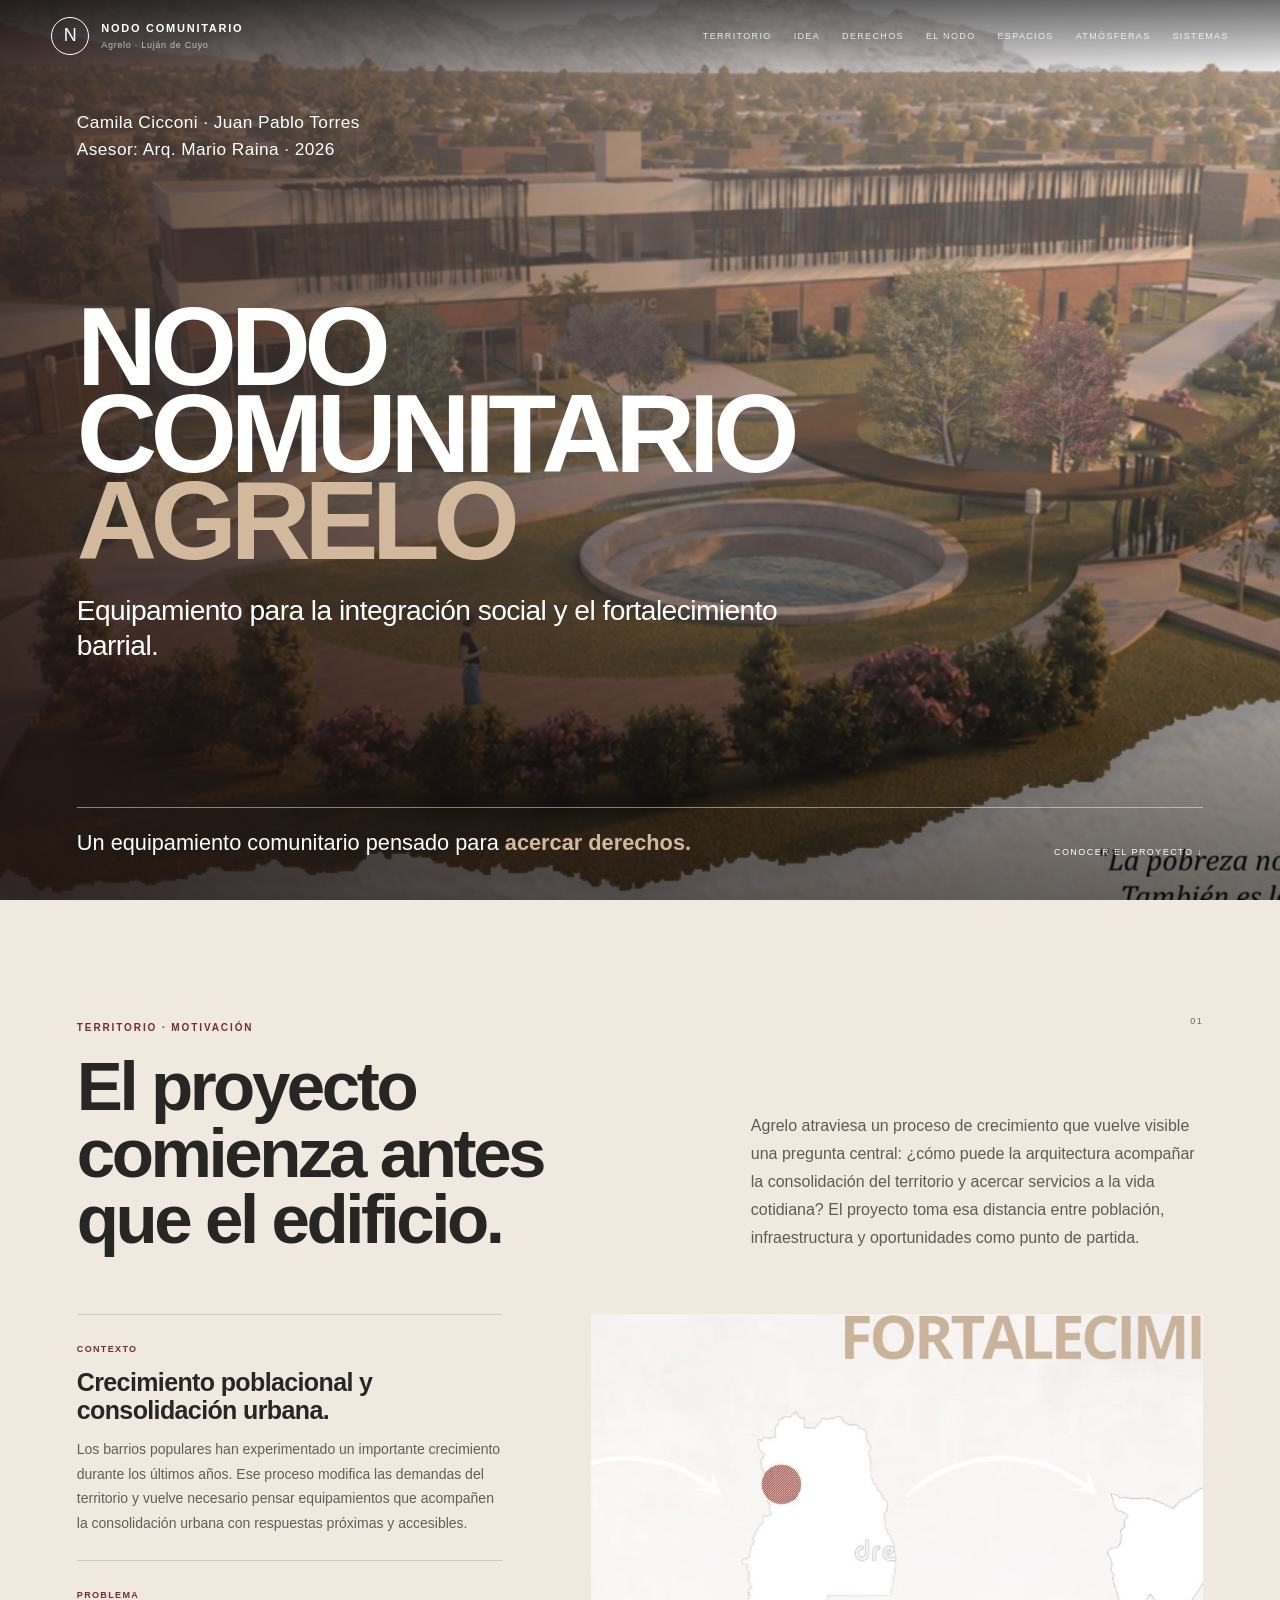
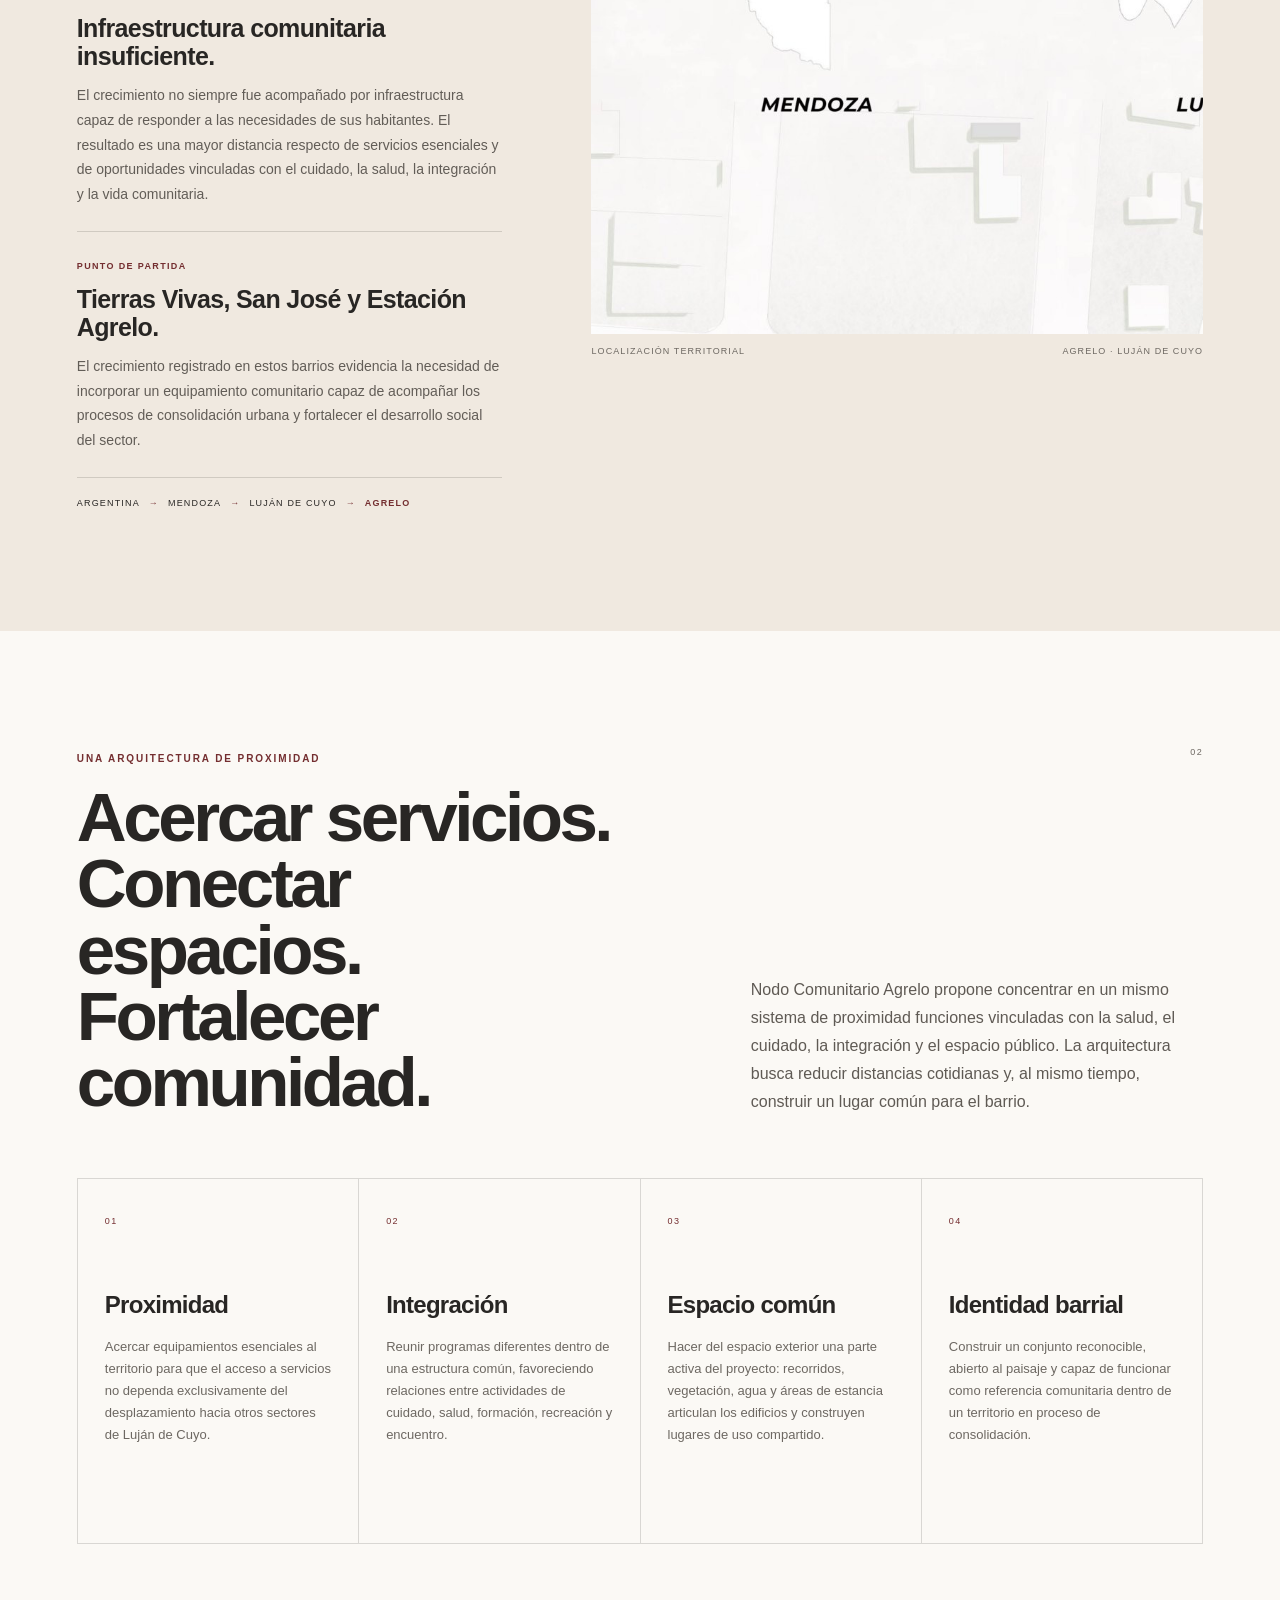
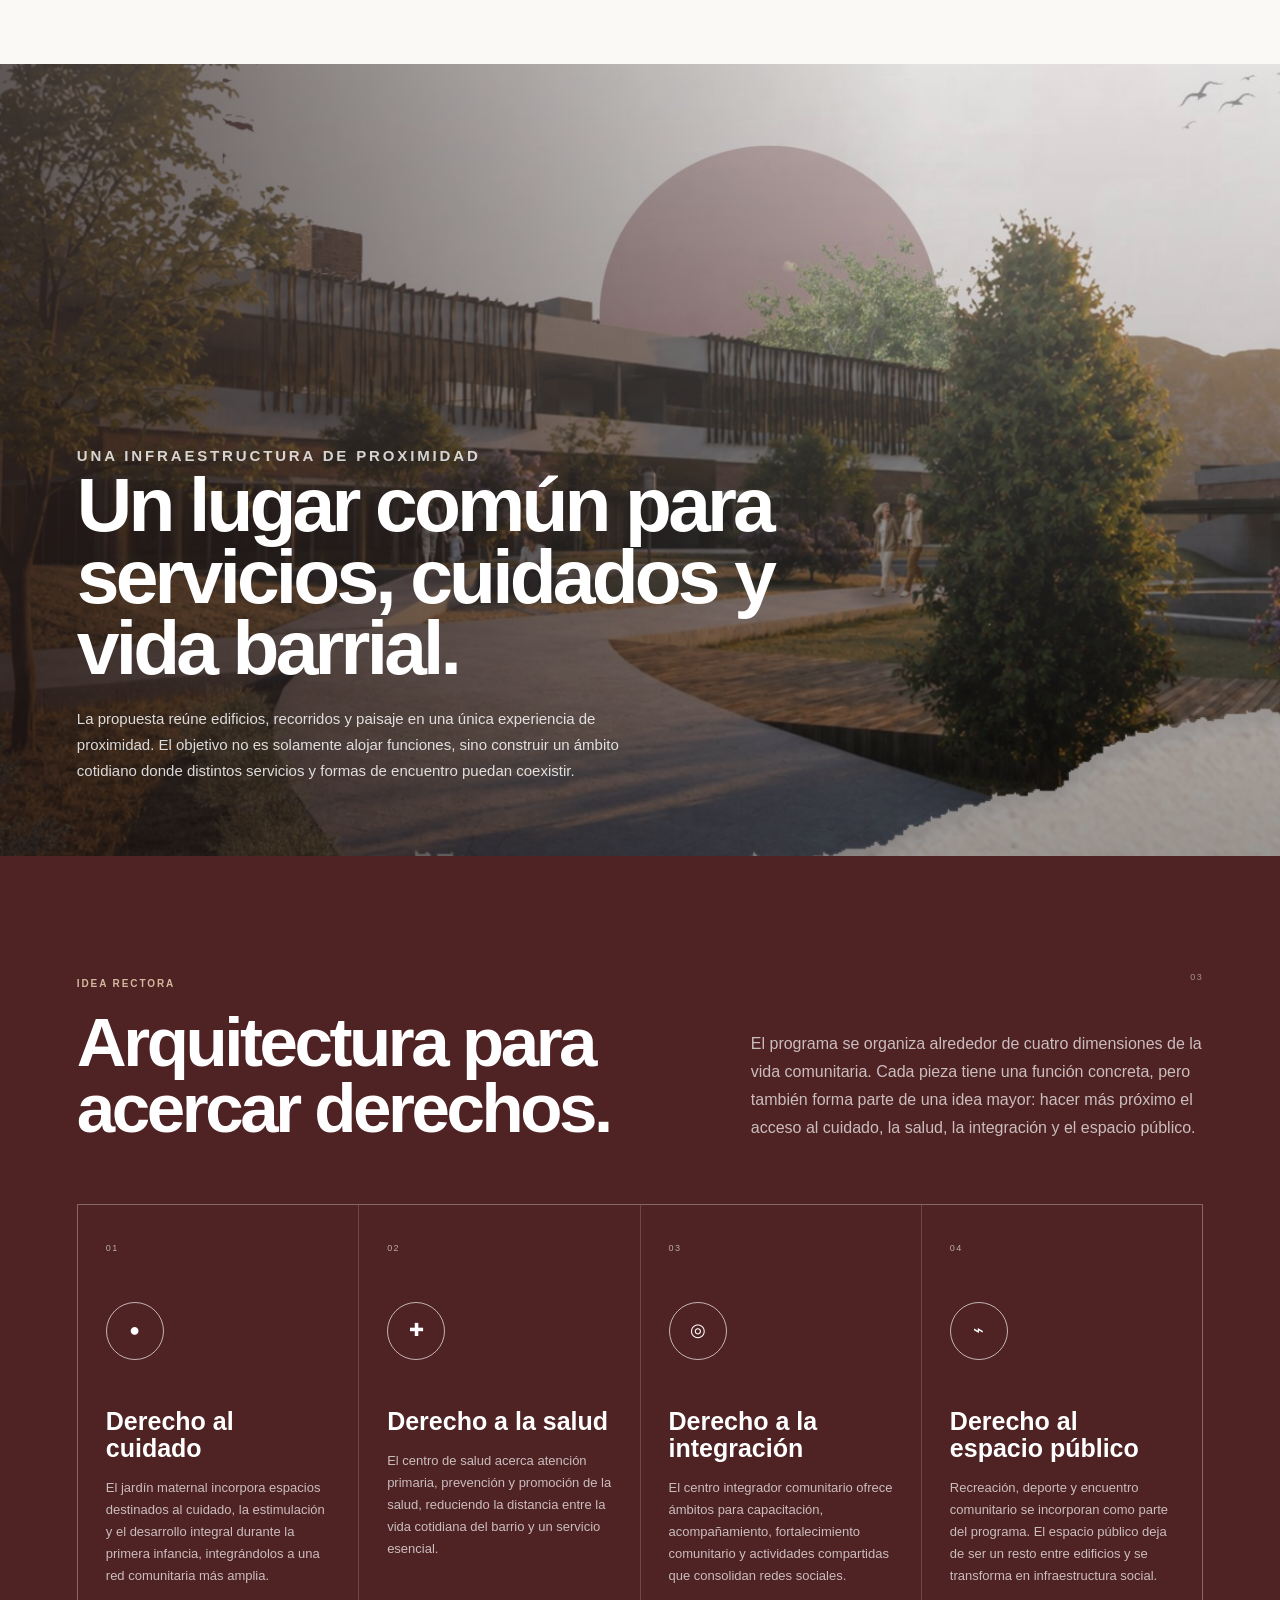
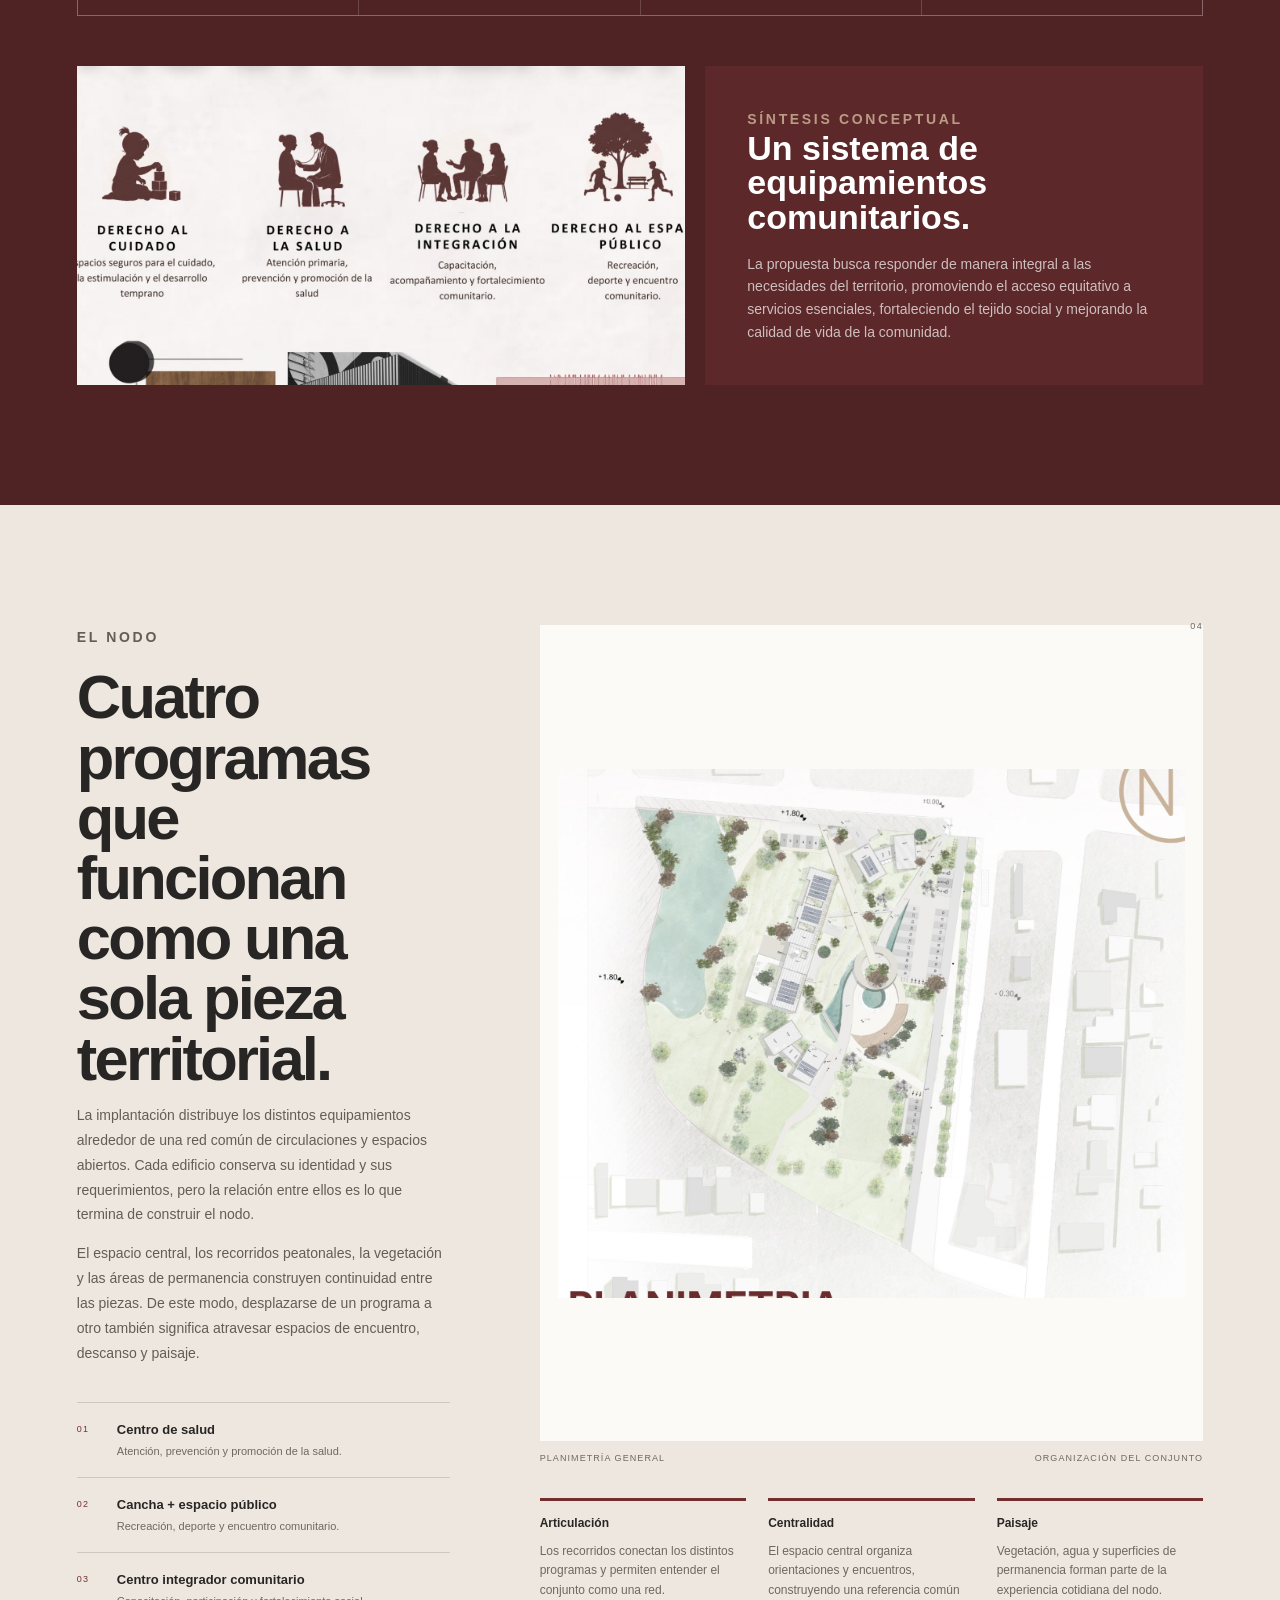
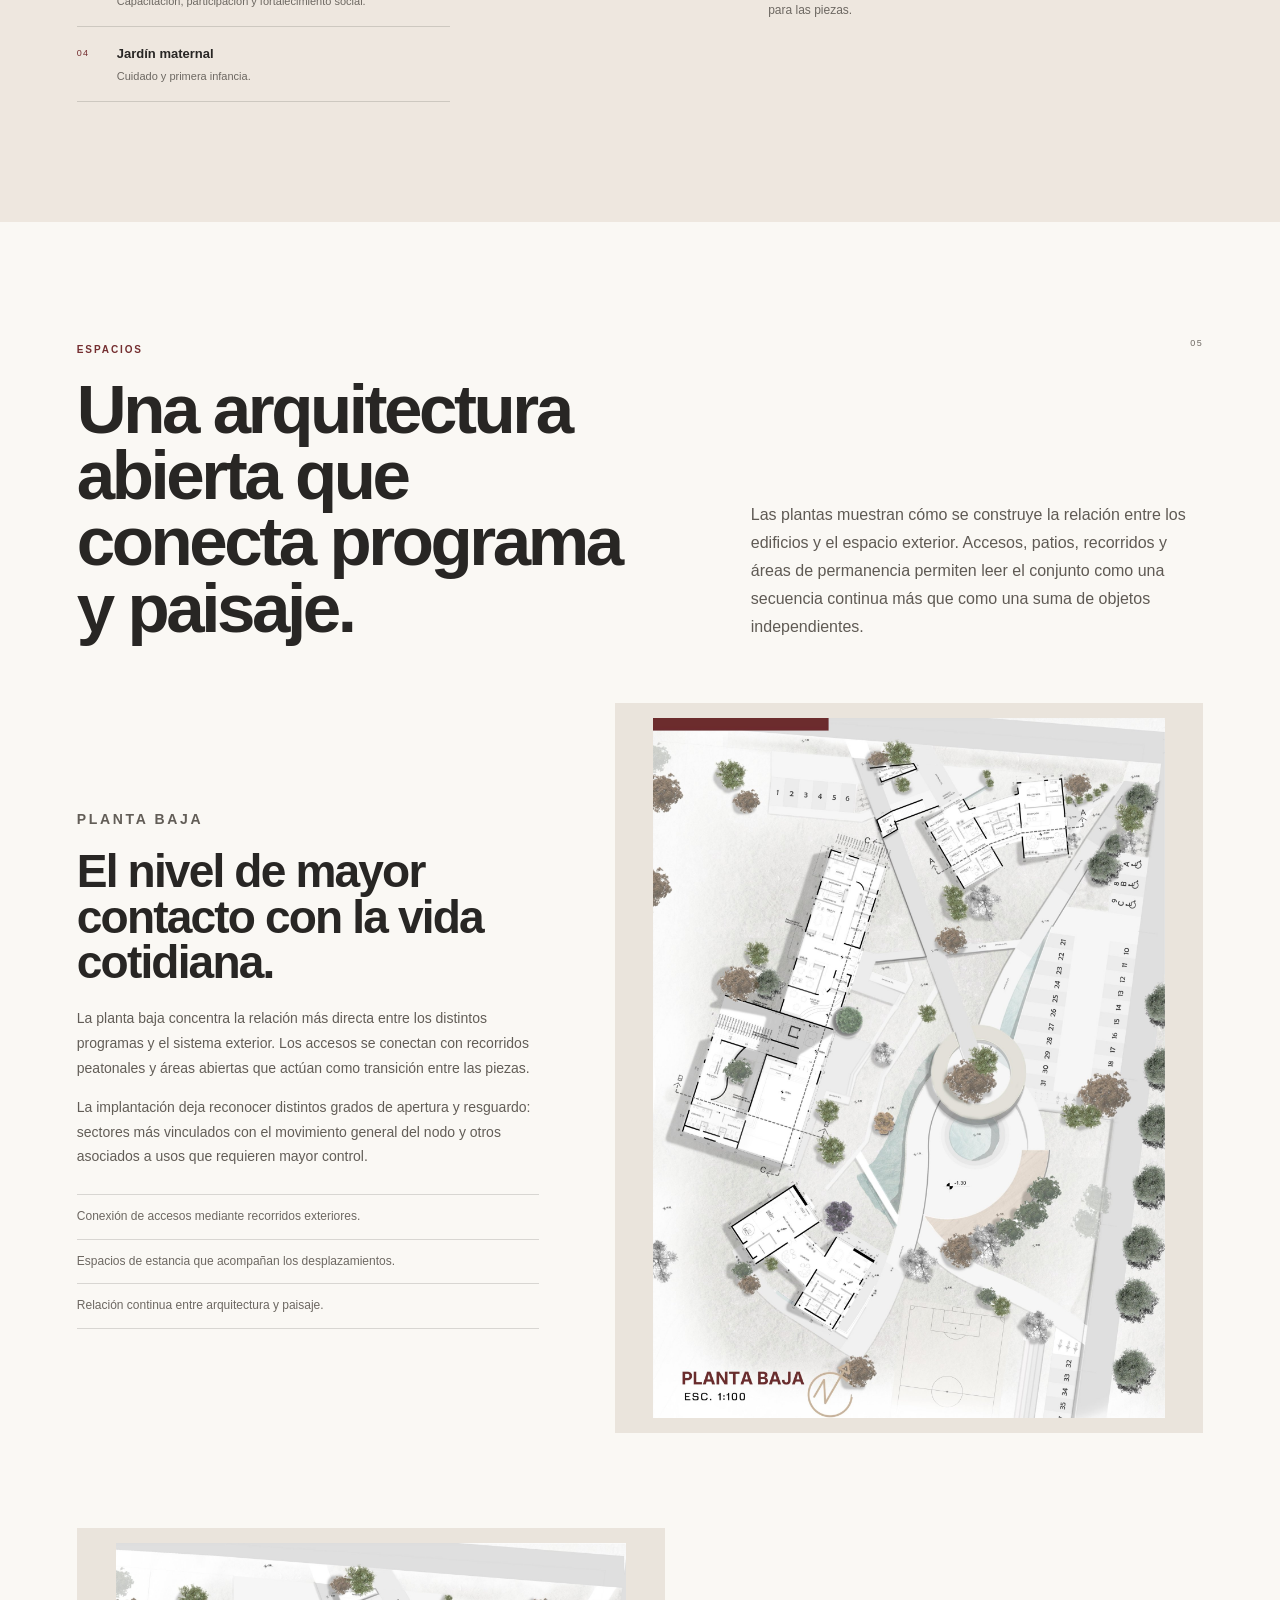
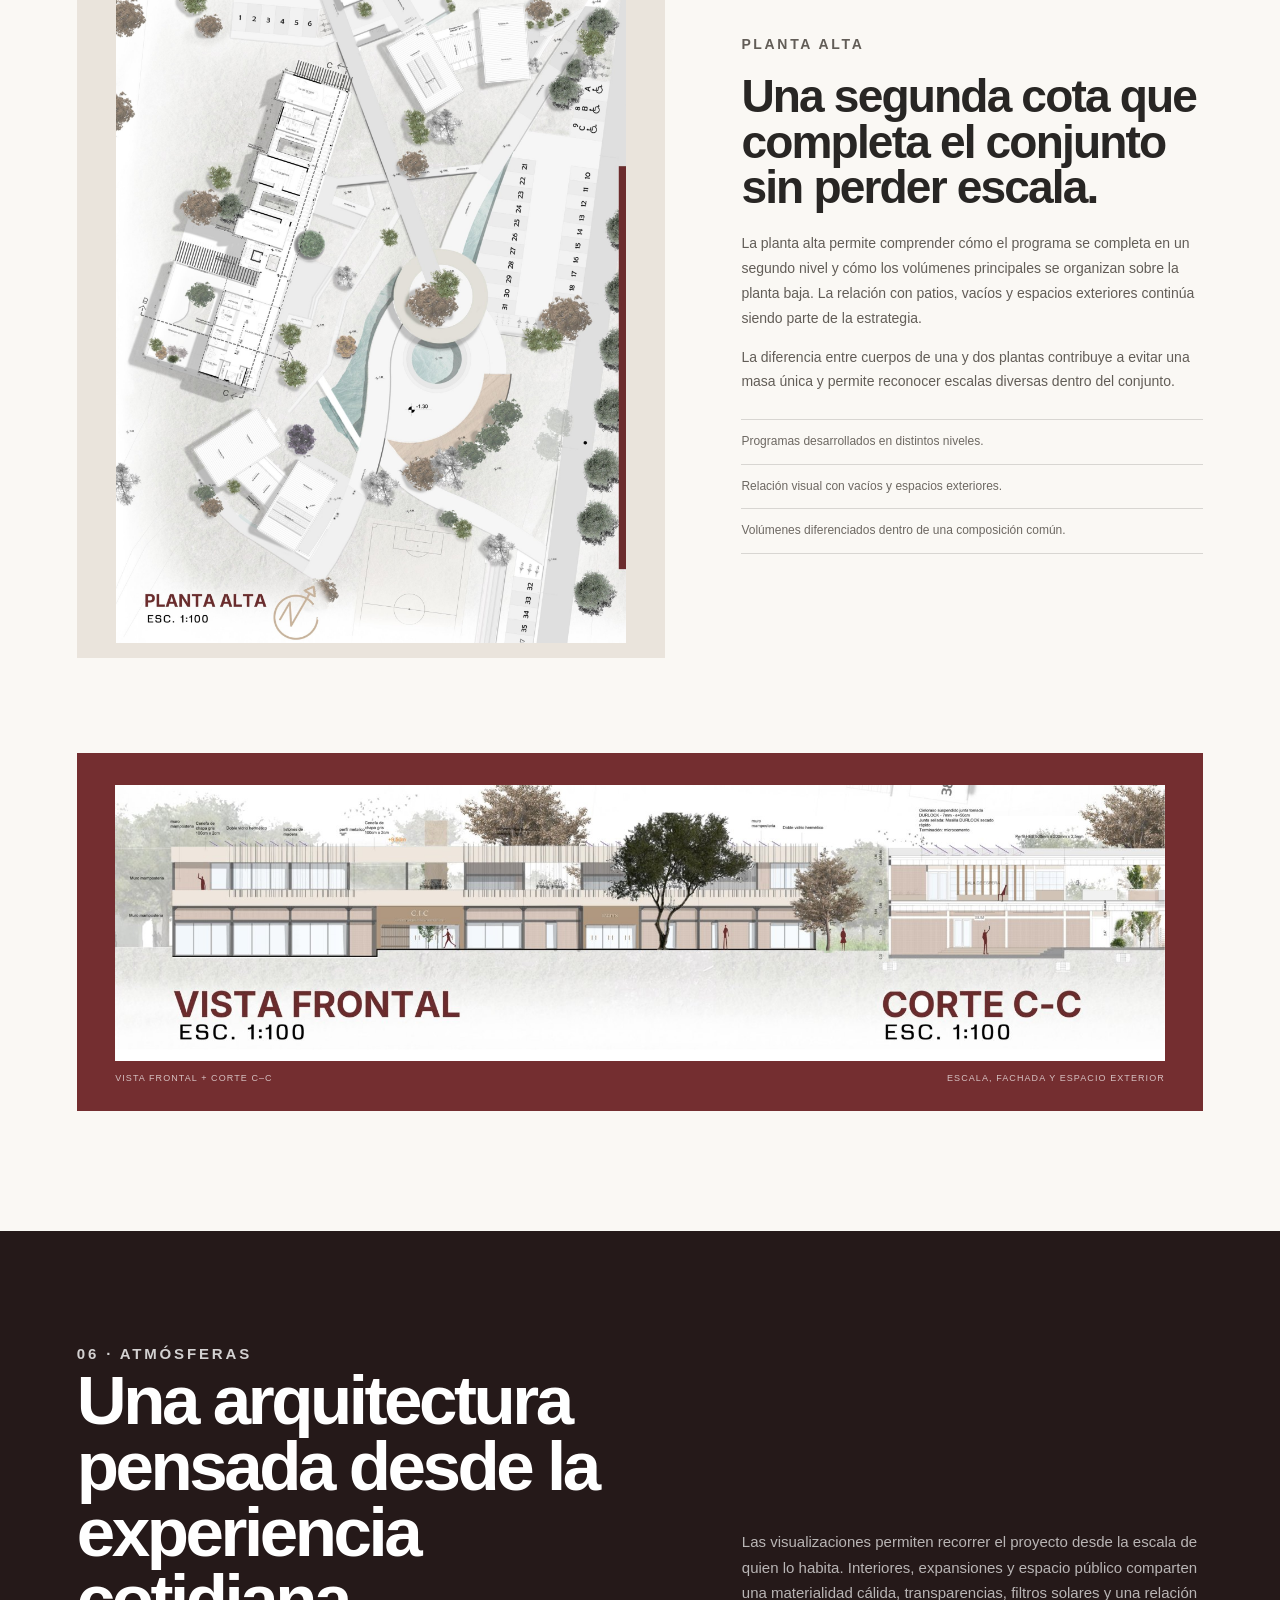
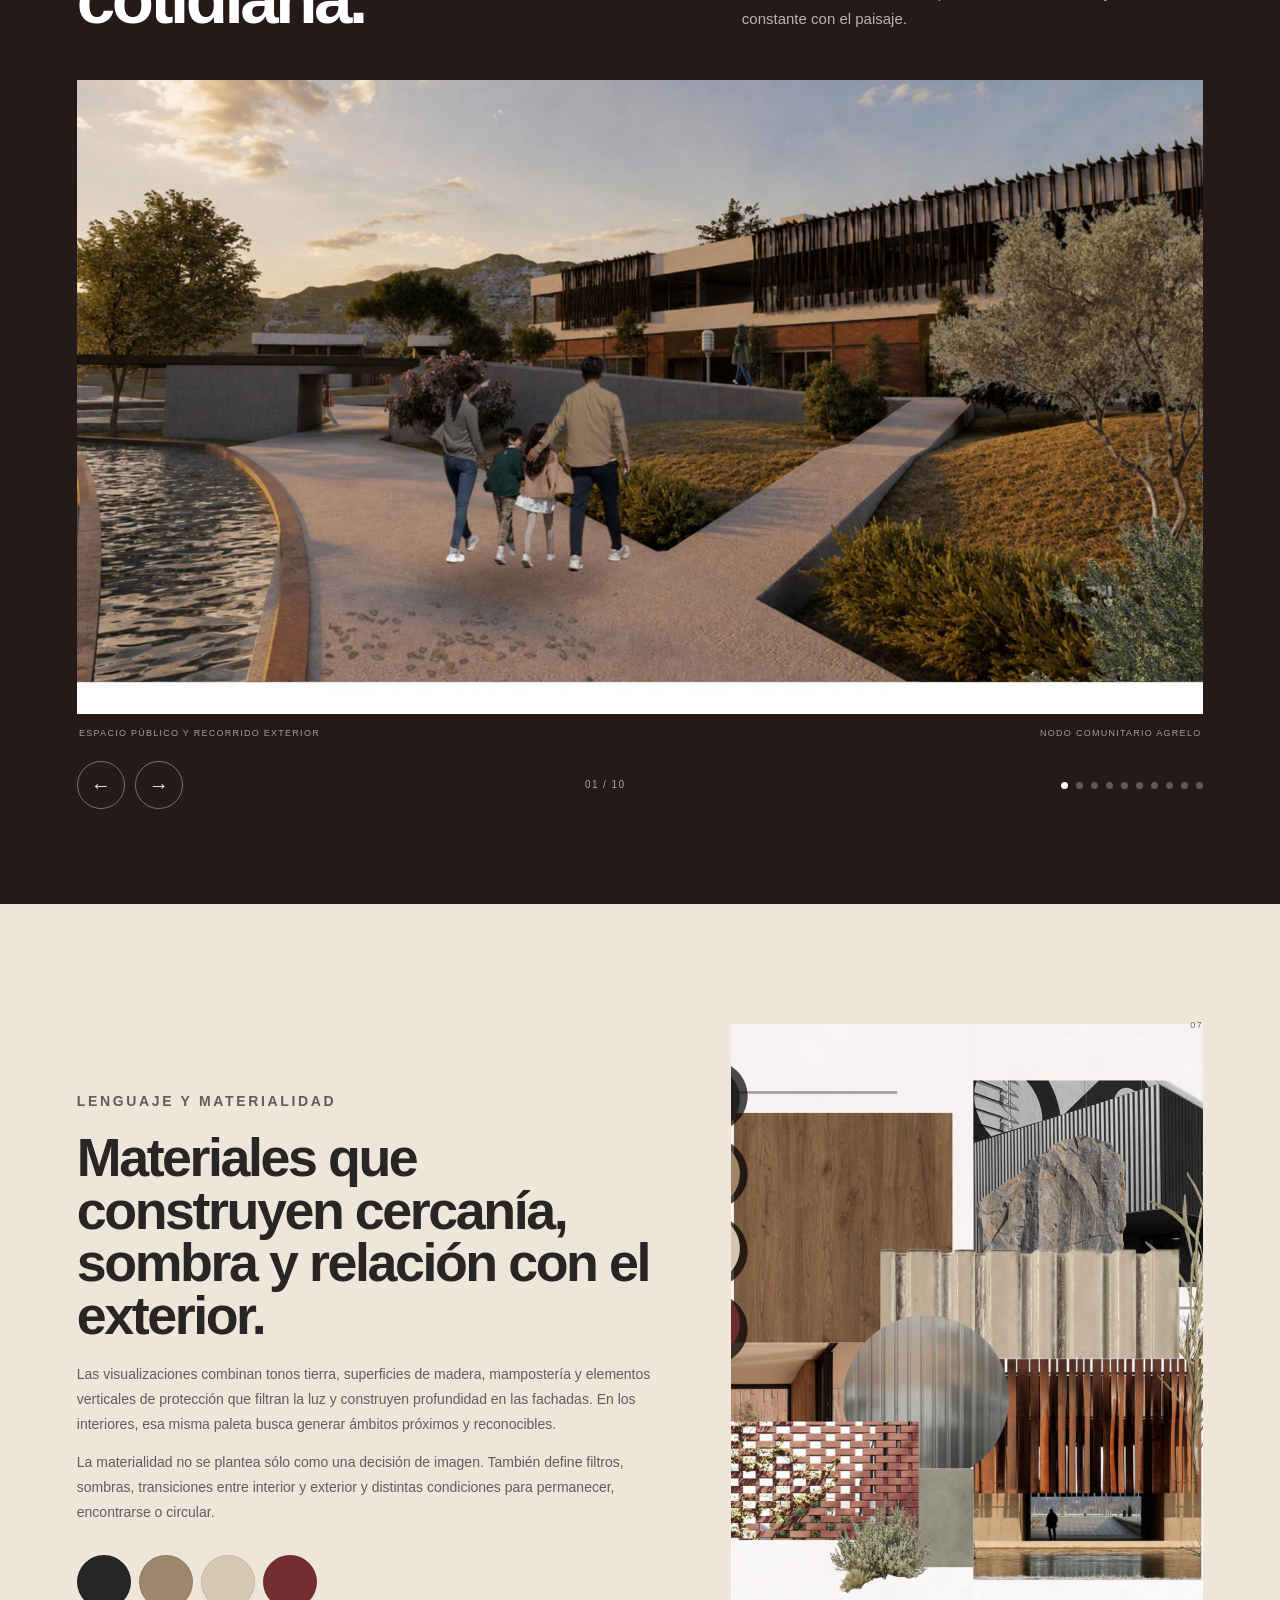
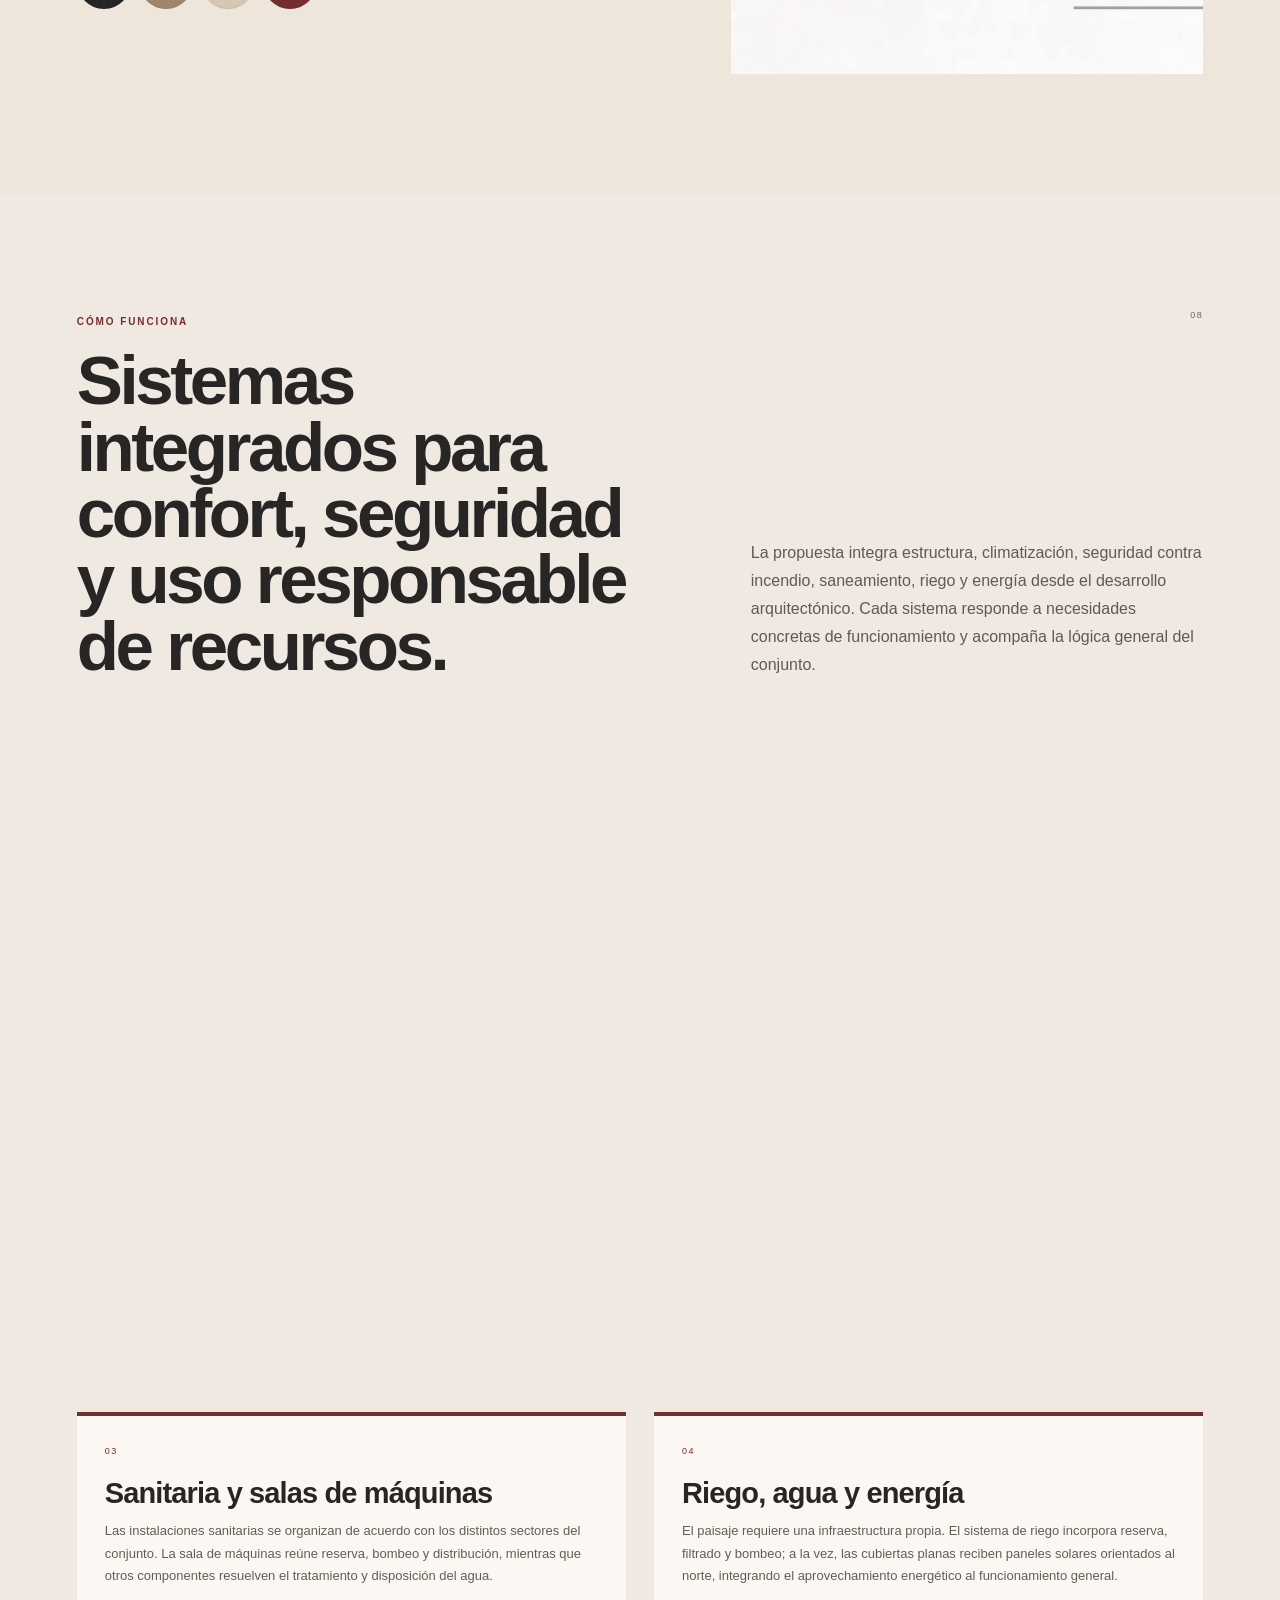
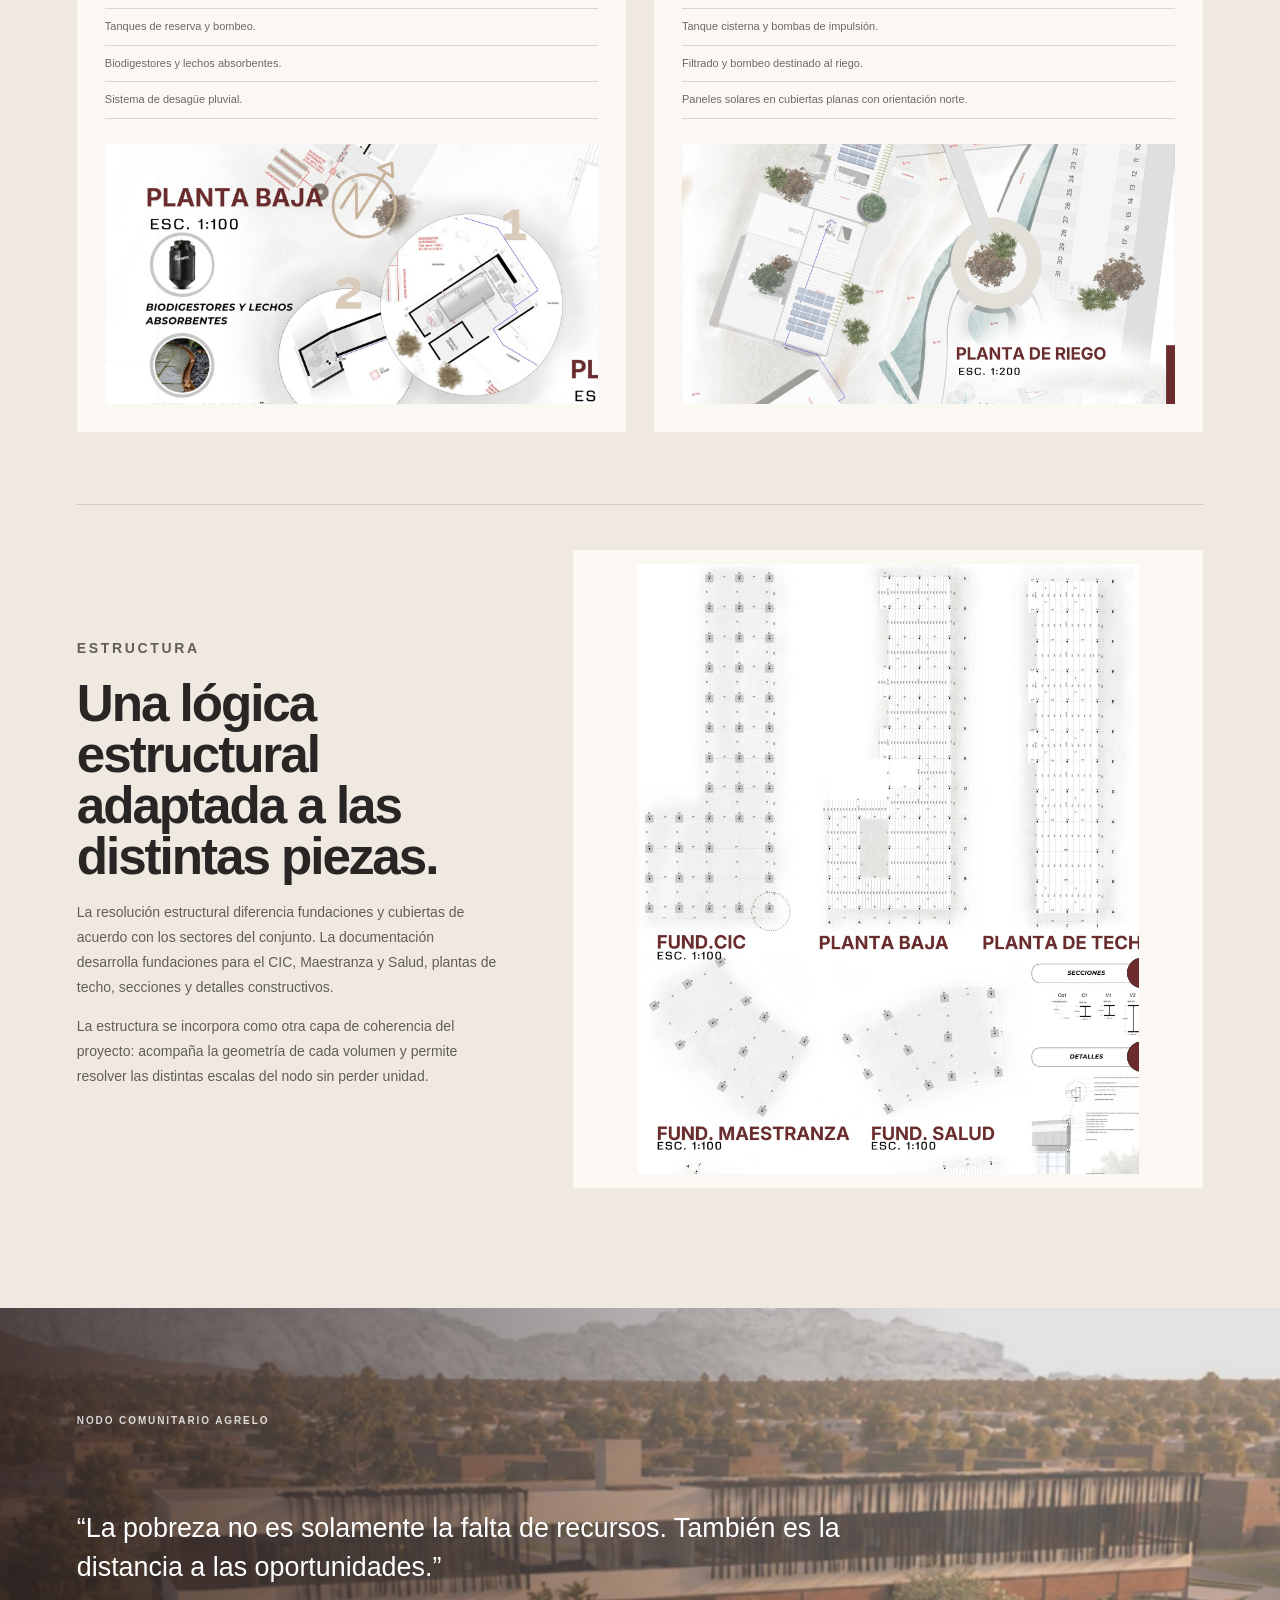
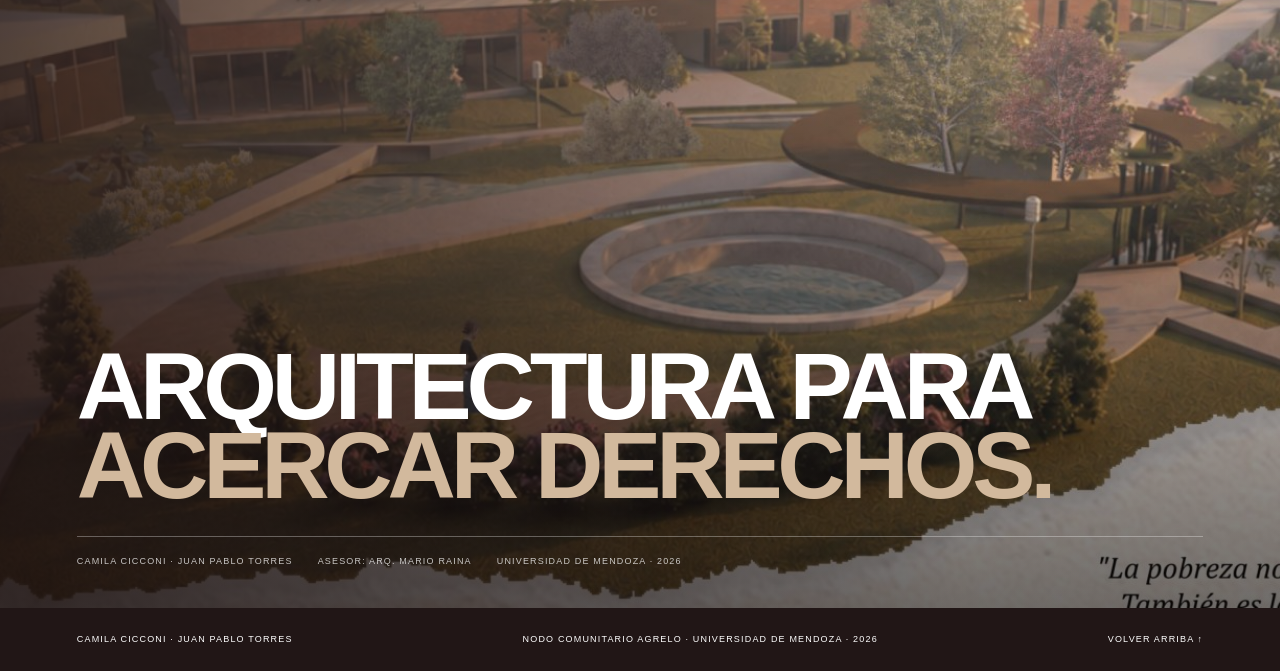
==== index.html @ e302630b "Add files via upload" ====
<!doctype html>
<html lang="es"><head><meta charset="utf-8"><meta name="viewport" content="width=device-width,initial-scale=1"><meta name="theme-color" content="#742e30"><title>Nodo Comunitario Agrelo — Tesis de Arquitectura</title>
<style>
:root{--vino:#742e30;--vino2:#4f2224;--arena:#d2b99d;--papel:#f7f3ed;--papel2:#eee7df;--tinta:#282624;--gris:#6d6862;--linea:rgba(40,38,36,.16);--font:"Montserrat","Avenir Next","Century Gothic","Segoe UI",Arial,sans-serif}
*{box-sizing:border-box}html{scroll-behavior:smooth}body{margin:0;background:var(--papel);color:var(--tinta);font-family:var(--font);line-height:1.62;overflow-x:hidden}body,button,a,h1,h2,h3,h4,p{font-family:var(--font)}img,video{display:block;width:100%}a{color:inherit;text-decoration:none}button{font:inherit;color:inherit}#progress{position:fixed;z-index:999;top:0;left:0;height:3px;width:0;background:var(--arena)}
header{height:72px;position:fixed;z-index:100;top:0;left:0;right:0;display:flex;align-items:center;justify-content:space-between;padding:0 4vw;color:#fff;background:linear-gradient(to bottom,rgba(0,0,0,.55),transparent);transition:.3s}header.scrolled{background:rgba(247,243,237,.96);backdrop-filter:blur(14px);color:var(--tinta);border-bottom:1px solid var(--linea)}.brand{display:flex;align-items:center;gap:12px}.brand-mark{width:38px;height:38px;border:1px solid currentColor;border-radius:50%;display:grid;place-items:center;font-size:18px}.brand-text b{display:block;font-size:11px;letter-spacing:.16em;text-transform:uppercase}.brand-text small{display:block;font-size:9px;opacity:.66;letter-spacing:.08em}nav{display:flex;gap:22px}nav a{font-size:9px;text-transform:uppercase;letter-spacing:.15em;opacity:.82}.menu{display:none;border:0;background:none;font-size:9px;text-transform:uppercase;letter-spacing:.14em}
.kicker{margin:0 0 17px;color:var(--vino);font-size:10px;font-weight:750;letter-spacing:.19em;text-transform:uppercase}.kicker.light{color:#fff;opacity:.8}
.hero{position:relative;height:100svh;min-height:700px;color:#fff;overflow:hidden;background:#181313}.hero video,.hero .poster{position:absolute;inset:0;width:100%;height:100%;object-fit:cover}.hero .poster{z-index:0}.hero video{z-index:1}.hero-shade{position:absolute;inset:0;z-index:2;background:linear-gradient(90deg,rgba(30,18,17,.77),rgba(30,18,17,.23) 58%,rgba(30,18,17,.06)),linear-gradient(0deg,rgba(0,0,0,.57),transparent 53%)}.hero-inner{position:relative;z-index:3;height:100%;padding:112px 6vw 40px;display:grid;grid-template-rows:auto 1fr auto}.hero-top{display:flex;justify-content:flex-start;gap:20px}.author-name{margin:0;font-size:14px;font-weight:600;letter-spacing:.025em}.video-pill,.video-btn{border:1px solid rgba(255,255,255,.42);border-radius:999px;padding:9px 13px;background:rgba(0,0,0,.14);font-size:9px;text-transform:uppercase;letter-spacing:.14em;backdrop-filter:blur(6px)}.video-btn{cursor:pointer;color:#fff}.video-controls{display:flex;gap:8px}.hero-title{align-self:center;max-width:1050px}.hero-title h1{font-size:clamp(58px,8.7vw,142px);line-height:.78;letter-spacing:-.06em;text-transform:uppercase;margin:0;font-weight:780}.hero-title h1 span{color:var(--arena)}.hero-title p{font-size:clamp(19px,2.2vw,31px);line-height:1.22;font-weight:430;letter-spacing:-.02em;margin:30px 0 0;max-width:780px}.hero-bottom{border-top:1px solid rgba(255,255,255,.46);padding-top:17px;display:flex;justify-content:space-between;align-items:flex-end;gap:28px}.hero-bottom p{font-size:clamp(16px,1.7vw,24px);margin:0;font-weight:500}.hero-bottom strong{color:var(--arena)}.hero-bottom a{font-size:9px;text-transform:uppercase;letter-spacing:.16em}
.section{position:relative;padding:120px 6vw}.section-num{position:absolute;top:114px;right:6vw;font-size:9px;letter-spacing:.17em;color:var(--gris)}.heading{display:grid;grid-template-columns:1.05fr .85fr;gap:9vw;align-items:end;margin-bottom:62px}.heading h2{font-size:clamp(43px,5.4vw,82px);line-height:.96;letter-spacing:-.05em;margin:0;font-weight:650}.heading .intro{font-size:16px;line-height:1.75;color:#5f5a54;margin:0}
.territory{background:#f0e9e0}.territory-grid{display:grid;grid-template-columns:.82fr 1.18fr;gap:7vw;align-items:start}.copy-stack{display:grid;gap:24px}.copy-block{border-top:1px solid var(--linea);padding-top:19px}.copy-block .label{font-size:9px;font-weight:750;text-transform:uppercase;letter-spacing:.15em;color:var(--vino)}.copy-block h3{font-size:25px;line-height:1.13;letter-spacing:-.025em;margin:8px 0 12px;font-weight:650}.copy-block p{font-size:14px;line-height:1.78;margin:0;color:#625d57}.route{display:flex;gap:9px;align-items:center;flex-wrap:wrap;border-top:1px solid var(--linea);padding-top:18px;font-size:9px;text-transform:uppercase;letter-spacing:.13em}.route i{font-style:normal;color:var(--vino)}.route strong{color:var(--vino)}.media-big{overflow:hidden;background:#ddd}.media-big img{height:100%;object-fit:cover;transition:transform .55s}.media-big:hover img{transform:scale(1.012)}.territory-media{height:620px}.media-caption{display:flex;justify-content:space-between;gap:20px;font-size:9px;text-transform:uppercase;letter-spacing:.12em;color:var(--gris);padding-top:10px}
.objectives{background:#fbf9f5}.objective-grid{display:grid;grid-template-columns:repeat(4,1fr);border-top:1px solid var(--linea);border-left:1px solid var(--linea)}.objective{min-height:365px;padding:27px;border-right:1px solid var(--linea);border-bottom:1px solid var(--linea);transition:.3s}.objective:hover{background:#f0e8df}.objective .n{font-size:9px;color:var(--vino);letter-spacing:.16em}.objective h3{font-size:24px;line-height:1.08;margin:60px 0 18px;font-weight:650;letter-spacing:-.03em}.objective p{font-size:13px;line-height:1.7;color:var(--gris);margin:0}
.full-image{position:relative;height:88svh;min-height:650px;overflow:hidden;color:#fff}.full-image>img{position:absolute;inset:0;height:100%;object-fit:cover}.full-image:after{content:"";position:absolute;inset:0;background:linear-gradient(90deg,rgba(28,17,16,.70),rgba(28,17,16,.09) 72%),linear-gradient(0deg,rgba(0,0,0,.35),transparent)}.full-image-copy{position:absolute;z-index:2;left:6vw;bottom:8vh;max-width:780px}.full-image-copy h2{font-size:clamp(46px,6vw,92px);line-height:.93;letter-spacing:-.05em;margin:0;font-weight:650}.full-image-copy p{max-width:590px;font-size:15px;line-height:1.72;margin:23px 0 0;color:rgba(255,255,255,.83)}
.rights{background:var(--vino2);color:#fff}.rights .heading .intro{color:rgba(255,255,255,.7)}.rights .kicker{color:var(--arena)}.rights-grid{display:grid;grid-template-columns:repeat(4,1fr);gap:1px;background:rgba(255,255,255,.17);border:1px solid rgba(255,255,255,.17)}.right{background:var(--vino2);padding:28px;min-height:370px;transition:.3s}.right:hover{background:var(--vino)}.right .n{font-size:9px;letter-spacing:.16em;opacity:.62}.right .circle{width:58px;height:58px;border:1px solid rgba(255,255,255,.66);border-radius:50%;display:grid;place-items:center;margin:43px 0 48px;font-size:18px}.right h3{font-size:25px;line-height:1.08;margin:0 0 15px;font-weight:620}.right p{font-size:13px;line-height:1.7;color:rgba(255,255,255,.7);margin:0}.rights-visual{margin-top:50px;display:grid;grid-template-columns:1.1fr .9fr;gap:20px;align-items:stretch}.rights-visual img{height:100%;object-fit:cover}.rights-note{padding:42px;background:#5d282a;display:flex;flex-direction:column;justify-content:flex-end}.rights-note h3{font-size:34px;line-height:1.02;margin:0 0 18px}.rights-note p{font-size:14px;color:rgba(255,255,255,.7);margin:0}
.project{background:var(--papel2)}.project-grid{display:grid;grid-template-columns:.72fr 1.28fr;gap:7vw;align-items:start}.project-copy{position:sticky;top:105px}.project-copy h2{font-size:clamp(40px,4.8vw,72px);line-height:.98;letter-spacing:-.045em;margin:0;font-weight:650}.project-copy>p{font-size:14px;line-height:1.78;color:#625d57;max-width:520px}.programs{margin-top:36px;border-top:1px solid var(--linea)}.program{display:grid;grid-template-columns:40px 1fr;padding:16px 0;border-bottom:1px solid var(--linea)}.program span{font-size:9px;letter-spacing:.14em;color:var(--vino);padding-top:3px}.program b{font-size:13px}.program p{grid-column:2;font-size:11px;color:var(--gris);margin:3px 0 0}.plan-card{background:#fbfaf7;padding:18px}.plan-card img{height:780px;object-fit:contain}.logic-grid{display:grid;grid-template-columns:repeat(3,1fr);gap:22px;margin-top:32px}.logic{border-top:3px solid var(--vino);padding-top:13px}.logic h4{font-size:12px;margin:0}.logic p{font-size:12px;line-height:1.65;color:var(--gris);margin:8px 0 0}
.architecture{background:#faf8f4}.arch-block{display:grid;grid-template-columns:.88fr 1.12fr;gap:6vw;align-items:center;margin-bottom:95px}.arch-block.reverse{grid-template-columns:1.12fr .88fr}.arch-block.reverse .arch-copy{order:2}.arch-copy h3{font-size:clamp(31px,3.6vw,55px);line-height:.99;letter-spacing:-.04em;margin:0 0 20px;font-weight:650}.arch-copy p{font-size:14px;line-height:1.78;color:#625d57}.arch-copy ul{margin:25px 0 0;padding:0;list-style:none;border-top:1px solid var(--linea)}.arch-copy li{padding:12px 0;border-bottom:1px solid var(--linea);font-size:12px;color:var(--gris)}.drawing{background:#eae4dc;padding:15px}.drawing img{height:700px;object-fit:contain}.elevation-band{margin-top:10px;background:var(--vino);padding:32px 3vw 25px;color:#fff}.elevation-band img{background:#f8f5ef}.elevation-band .media-caption{color:rgba(255,255,255,.7)}
.gallery{background:#251919;color:#fff;padding:110px 0 80px;overflow:hidden}.gallery-head{padding:0 6vw;display:grid;grid-template-columns:1fr .82fr;gap:8vw;align-items:end;margin-bottom:48px}.gallery-head h2{font-size:clamp(43px,5.4vw,82px);line-height:.96;letter-spacing:-.05em;margin:0;font-weight:650}.gallery-head p{font-size:15px;line-height:1.72;color:rgba(255,255,255,.68);margin:0}.gallery-track{display:flex;gap:15px;padding:0 6vw 24px;overflow-x:auto;scroll-snap-type:x mandatory}.gallery-item{flex:0 0 min(34vw,490px);height:440px;overflow:hidden;scroll-snap-align:start;background:#3b2928}.gallery-item.wide{flex-basis:min(58vw,820px)}.gallery-item img{height:100%;object-fit:cover;transition:transform .5s}.gallery-item:hover img{transform:scale(1.02)}.drag{padding:0 6vw;font-size:9px;text-transform:uppercase;letter-spacing:.15em;opacity:.45}
.materiality{background:#eee5db}.materiality-grid{display:grid;grid-template-columns:1.1fr .9fr;gap:6vw;align-items:center}.materiality-copy h3{font-size:clamp(34px,4.2vw,63px);line-height:.98;letter-spacing:-.045em;margin:0 0 20px;font-weight:650}.materiality-copy p{font-size:14px;line-height:1.78;color:#625d57}.palette{display:flex;gap:8px;margin-top:30px}.swatch{width:54px;height:54px;border-radius:50%;border:1px solid rgba(0,0,0,.08)}.materiality-img{height:650px;overflow:hidden;background:#ddd}.materiality-img img{height:100%;object-fit:cover}
.technical{background:#f0e9e1}.tech-grid{display:grid;grid-template-columns:repeat(2,1fr);gap:28px}.tech-card{background:#fbf8f3;border-top:4px solid var(--vino);padding:28px;display:flex;flex-direction:column;min-height:560px}.tech-card .n{font-size:9px;letter-spacing:.16em;color:var(--vino)}.tech-card h3{font-size:29px;line-height:1.05;margin:19px 0 12px;font-weight:650;letter-spacing:-.03em}.tech-card p{font-size:13px;line-height:1.74;color:#625d57;margin:0}.tech-card ul{list-style:none;margin:20px 0 25px;padding:0;border-top:1px solid var(--linea)}.tech-card li{font-size:11px;color:var(--gris);padding:9px 0;border-bottom:1px solid var(--linea)}.tech-img{margin-top:auto;height:260px;overflow:hidden;background:#ddd}.tech-img img{height:100%;object-fit:cover}.structure{margin-top:72px;border-top:1px solid var(--linea);padding-top:45px;display:grid;grid-template-columns:.8fr 1.2fr;gap:6vw;align-items:center}.structure h3{font-size:clamp(33px,4vw,60px);line-height:1;letter-spacing:-.04em;margin:0 0 18px;font-weight:650}.structure p{font-size:14px;line-height:1.78;color:#625d57}.structure-img{background:#fbf8f3;padding:14px}.structure-img img{height:610px;object-fit:contain}
.closing{height:100svh;min-height:700px;position:relative;color:#fff;overflow:hidden}.closing>img{position:absolute;inset:0;height:100%;object-fit:cover;object-position:center 55%}.closing:after{content:"";position:absolute;inset:0;background:linear-gradient(90deg,rgba(29,17,16,.77),rgba(29,17,16,.12) 75%),linear-gradient(0deg,rgba(0,0,0,.52),transparent 55%)}.closing-inner{position:relative;z-index:2;height:100%;padding:105px 6vw 40px;display:flex;flex-direction:column}.quote{margin:7vh 0 auto;font-size:clamp(18px,2.1vw,28px);line-height:1.45;max-width:790px}.closing h2{font-size:clamp(57px,7.4vw,114px);line-height:.84;letter-spacing:-.055em;text-transform:uppercase;margin:0;font-weight:680}.closing h2 span{color:var(--arena)}.closing-meta{display:flex;gap:25px;flex-wrap:wrap;border-top:1px solid rgba(255,255,255,.42);padding-top:17px;margin-top:30px;font-size:9px;text-transform:uppercase;letter-spacing:.13em;opacity:.75}footer{display:flex;justify-content:space-between;gap:20px;padding:24px 6vw;background:#211616;color:#fff;font-size:9px;text-transform:uppercase;letter-spacing:.13em}.reveal{opacity:0;transform:translateY(24px);transition:.75s}.reveal.show{opacity:1;transform:none}
@media(max-width:900px){nav{display:none;position:fixed;top:72px;left:0;right:0;background:var(--papel);color:var(--tinta);padding:28px 6vw;flex-direction:column;align-items:flex-start;border-bottom:1px solid var(--linea)}nav.open{display:flex}.menu{display:block;color:inherit}.heading,.territory-grid,.rights-visual,.project-grid,.arch-block,.arch-block.reverse,.gallery-head,.materiality-grid,.structure{grid-template-columns:1fr}.arch-block.reverse .arch-copy{order:0}.project-copy{position:static}.objective-grid,.rights-grid{grid-template-columns:1fr 1fr}.plan-card img,.drawing img,.structure-img img{height:auto;max-height:760px}.gallery-item{flex-basis:72vw}.gallery-item.wide{flex-basis:88vw}.tech-grid{grid-template-columns:1fr}}
@media(max-width:560px){header{height:62px;padding:0 5vw}nav{top:62px}.brand-text small{display:none}.brand-mark{width:34px;height:34px}.hero{min-height:660px}.hero-inner{padding:96px 5vw 29px}.hero-top{flex-direction:column}.hero-title h1{font-size:clamp(49px,16vw,78px)}.hero-title p{font-size:18px}.hero-bottom{flex-direction:column;align-items:flex-start}.section{padding:78px 5vw}.section-num{top:72px;right:5vw}.heading{gap:28px;margin-bottom:45px}.heading h2{font-size:42px}.heading .intro{font-size:14px}.territory-media{height:410px}.objective-grid,.rights-grid{grid-template-columns:1fr}.objective,.right{min-height:280px}.objective h3{margin-top:38px}.full-image{min-height:650px}.full-image-copy{left:5vw;right:5vw;bottom:7vh}.full-image-copy h2{font-size:45px}.logic-grid{grid-template-columns:1fr}.arch-block{gap:30px;margin-bottom:70px}.drawing{padding:8px}.gallery{padding-top:78px}.gallery-head{padding:0 5vw}.gallery-track{padding-left:5vw;padding-right:5vw}.gallery-item,.gallery-item.wide{flex-basis:87vw;height:350px}.drag{padding:0 5vw}.materiality-img{height:430px}.tech-card{min-height:auto}.tech-img{height:220px}.closing-inner{padding:92px 5vw 28px}.closing h2{font-size:49px}footer{padding:22px 5vw;flex-direction:column}}

.hero-subline{
  margin:0 0 14px;
  font-size:clamp(16px,1.7vw,24px);
  font-weight:500;
  letter-spacing:.01em;
  color:#fff;
}
header.scrolled .hero-subline{color:inherit}


.hero-credits{display:flex;flex-direction:column;gap:5px}
.hero-credits p{
  margin:0;
  font-family:var(--font);
  font-size:clamp(14px,1.35vw,20px);
  line-height:1.25;
  font-weight:520;
  letter-spacing:.025em;
  text-transform:none;
  color:#fff;
}

/* ATMÓSFERAS · carrusel editorial */
.gallery{padding-bottom:95px}
.gallery-carousel{
  position:relative;
  margin:0 6vw;
}
.carousel-viewport{
  overflow:hidden;
  width:100%;
}
.carousel-track{
  display:flex;
  transition:transform .55s cubic-bezier(.22,.61,.36,1);
  will-change:transform;
}
.carousel-slide{
  flex:0 0 100%;
  min-width:0;
}
.carousel-frame{
  position:relative;
  width:100%;
  aspect-ratio:16/9;
  max-height:72vh;
  background:#332322;
  overflow:hidden;
}
.carousel-frame img{
  width:100%;
  height:100%;
  object-fit:cover;
}
.carousel-caption{
  display:flex;
  justify-content:space-between;
  gap:20px;
  padding:13px 2px 0;
  font-size:9px;
  line-height:1.4;
  text-transform:uppercase;
  letter-spacing:.14em;
  color:rgba(255,255,255,.58);
}
.carousel-nav{
  display:flex;
  align-items:center;
  justify-content:space-between;
  gap:18px;
  margin-top:22px;
}
.carousel-arrows{display:flex;gap:10px}
.carousel-btn{
  width:48px;
  height:48px;
  border:1px solid rgba(255,255,255,.38);
  border-radius:50%;
  background:transparent;
  color:#fff;
  font-size:20px;
  line-height:1;
  display:grid;
  place-items:center;
  cursor:pointer;
  transition:.25s ease;
}
.carousel-btn:hover{background:#fff;color:#251919}
.carousel-dots{
  display:flex;
  gap:8px;
  flex-wrap:wrap;
  justify-content:flex-end;
}
.carousel-dot{
  width:7px;
  height:7px;
  border:0;
  padding:0;
  border-radius:50%;
  background:rgba(255,255,255,.28);
  cursor:pointer;
}
.carousel-dot.active{background:#fff}
.carousel-counter{
  min-width:74px;
  font-size:10px;
  letter-spacing:.14em;
  text-transform:uppercase;
  color:rgba(255,255,255,.62);
}
@media(max-width:900px){
  .gallery-carousel{margin:0 5vw}
  .carousel-frame{aspect-ratio:4/3}
}
@media(max-width:560px){
  .hero-credits p{font-size:13px}
  .carousel-frame{aspect-ratio:1/1}
  .carousel-caption{font-size:8px}
  .carousel-nav{align-items:flex-end}
  .carousel-dots{gap:6px}
  .carousel-btn{width:44px;height:44px}
}

</style></head><body>
<div id="progress"></div><header id="header"><a class="brand" href="#inicio"><span class="brand-mark">N</span><span class="brand-text"><b>Nodo Comunitario</b><small>Agrelo · Luján de Cuyo</small></span></a><button class="menu" id="menu">Menú</button><nav id="nav"><a href="#territorio">Territorio</a><a href="#objetivos">Idea</a><a href="#derechos">Derechos</a><a href="#proyecto">El nodo</a><a href="#arquitectura">Espacios</a><a href="#recorrer">Atmósferas</a><a href="#tecnica">Sistemas</a></nav></header>
<main>
<section class="hero" id="inicio"><img class="poster" src="[data-uri]" alt="Vista aérea del Nodo Comunitario Agrelo"><video id="heroVideo" autoplay muted playsinline preload="auto" data-start="6" data-end="80.81" poster="[data-uri]"><source src="recorrido-render.mp4" type="video/mp4"></video><div class="hero-shade"></div><div class="hero-inner"><div class="hero-top"><div class="hero-credits">
      <p>Camila Cicconi · Juan Pablo Torres</p>
      <p>Asesor: Arq. Mario Raina · 2026</p>
    </div></div><div class="hero-title"><h1>Nodo<br>Comunitario<br><span>Agrelo</span></h1><p>Equipamiento para la integración social y el fortalecimiento barrial.</p></div><div class="hero-bottom"><p>Un equipamiento comunitario pensado para <strong>acercar derechos.</strong></p><a href="#territorio">Conocer el proyecto ↓</a></div></div></section>
<section class="section territory" id="territorio"><span class="section-num">01</span><div class="heading"><div><p class="kicker">Territorio · Motivación</p><h2>El proyecto comienza antes que el edificio.</h2></div><p class="intro">Agrelo atraviesa un proceso de crecimiento que vuelve visible una pregunta central: ¿cómo puede la arquitectura acompañar la consolidación del territorio y acercar servicios a la vida cotidiana? El proyecto toma esa distancia entre población, infraestructura y oportunidades como punto de partida.</p></div><div class="territory-grid"><div class="copy-stack reveal"><div class="copy-block"><span class="label">Contexto</span><h3>Crecimiento poblacional y consolidación urbana.</h3><p>Los barrios populares han experimentado un importante crecimiento durante los últimos años. Ese proceso modifica las demandas del territorio y vuelve necesario pensar equipamientos que acompañen la consolidación urbana con respuestas próximas y accesibles.</p></div><div class="copy-block"><span class="label">Problema</span><h3>Infraestructura comunitaria insuficiente.</h3><p>El crecimiento no siempre fue acompañado por infraestructura capaz de responder a las necesidades de sus habitantes. El resultado es una mayor distancia respecto de servicios esenciales y de oportunidades vinculadas con el cuidado, la salud, la integración y la vida comunitaria.</p></div><div class="copy-block"><span class="label">Punto de partida</span><h3>Tierras Vivas, San José y Estación Agrelo.</h3><p>El crecimiento registrado en estos barrios evidencia la necesidad de incorporar un equipamiento comunitario capaz de acompañar los procesos de consolidación urbana y fortalecer el desarrollo social del sector.</p></div><div class="route"><span>Argentina</span><i>→</i><span>Mendoza</span><i>→</i><span>Luján de Cuyo</span><i>→</i><strong>Agrelo</strong></div></div><div class="reveal"><div class="media-big territory-media"><img src="[data-uri]" alt="Localización del proyecto"></div><div class="media-caption"><span>Localización territorial</span><span>Agrelo · Luján de Cuyo</span></div></div></div></section>
<section class="section objectives" id="objetivos"><span class="section-num">02</span>
<div class="heading">
  <div><p class="kicker">Una arquitectura de proximidad</p><h2>Acercar servicios. Conectar espacios. Fortalecer comunidad.</h2></div>
  <p class="intro">Nodo Comunitario Agrelo propone concentrar en un mismo sistema de proximidad funciones vinculadas con la salud, el cuidado, la integración y el espacio público. La arquitectura busca reducir distancias cotidianas y, al mismo tiempo, construir un lugar común para el barrio.</p>
</div>
<div class="objective-grid">
  <article class="objective reveal"><span class="n">01</span><h3>Proximidad</h3><p>Acercar equipamientos esenciales al territorio para que el acceso a servicios no dependa exclusivamente del desplazamiento hacia otros sectores de Luján de Cuyo.</p></article>
  <article class="objective reveal"><span class="n">02</span><h3>Integración</h3><p>Reunir programas diferentes dentro de una estructura común, favoreciendo relaciones entre actividades de cuidado, salud, formación, recreación y encuentro.</p></article>
  <article class="objective reveal"><span class="n">03</span><h3>Espacio común</h3><p>Hacer del espacio exterior una parte activa del proyecto: recorridos, vegetación, agua y áreas de estancia articulan los edificios y construyen lugares de uso compartido.</p></article>
  <article class="objective reveal"><span class="n">04</span><h3>Identidad barrial</h3><p>Construir un conjunto reconocible, abierto al paisaje y capaz de funcionar como referencia comunitaria dentro de un territorio en proceso de consolidación.</p></article>
</div></section>
<section class="full-image"><img src="[data-uri]" alt="Recorrido exterior"><div class="full-image-copy"><p class="kicker light">Una infraestructura de proximidad</p><h2>Un lugar común para servicios, cuidados y vida barrial.</h2><p>La propuesta reúne edificios, recorridos y paisaje en una única experiencia de proximidad. El objetivo no es solamente alojar funciones, sino construir un ámbito cotidiano donde distintos servicios y formas de encuentro puedan coexistir.</p></div></section>
<section class="section rights" id="derechos"><span class="section-num" style="color:rgba(255,255,255,.5)">03</span><div class="heading"><div><p class="kicker">Idea rectora</p><h2>Arquitectura para acercar derechos.</h2></div><p class="intro">El programa se organiza alrededor de cuatro dimensiones de la vida comunitaria. Cada pieza tiene una función concreta, pero también forma parte de una idea mayor: hacer más próximo el acceso al cuidado, la salud, la integración y el espacio público.</p></div><div class="rights-grid"><article class="right reveal"><span class="n">01</span><div class="circle">●</div><h3>Derecho al cuidado</h3><p>El jardín maternal incorpora espacios destinados al cuidado, la estimulación y el desarrollo integral durante la primera infancia, integrándolos a una red comunitaria más amplia.</p></article><article class="right reveal"><span class="n">02</span><div class="circle">✚</div><h3>Derecho a la salud</h3><p>El centro de salud acerca atención primaria, prevención y promoción de la salud, reduciendo la distancia entre la vida cotidiana del barrio y un servicio esencial.</p></article><article class="right reveal"><span class="n">03</span><div class="circle">◎</div><h3>Derecho a la integración</h3><p>El centro integrador comunitario ofrece ámbitos para capacitación, acompañamiento, fortalecimiento comunitario y actividades compartidas que consolidan redes sociales.</p></article><article class="right reveal"><span class="n">04</span><div class="circle">⌁</div><h3>Derecho al espacio público</h3><p>Recreación, deporte y encuentro comunitario se incorporan como parte del programa. El espacio público deja de ser un resto entre edificios y se transforma en infraestructura social.</p></article></div><div class="rights-visual reveal"><img src="[data-uri]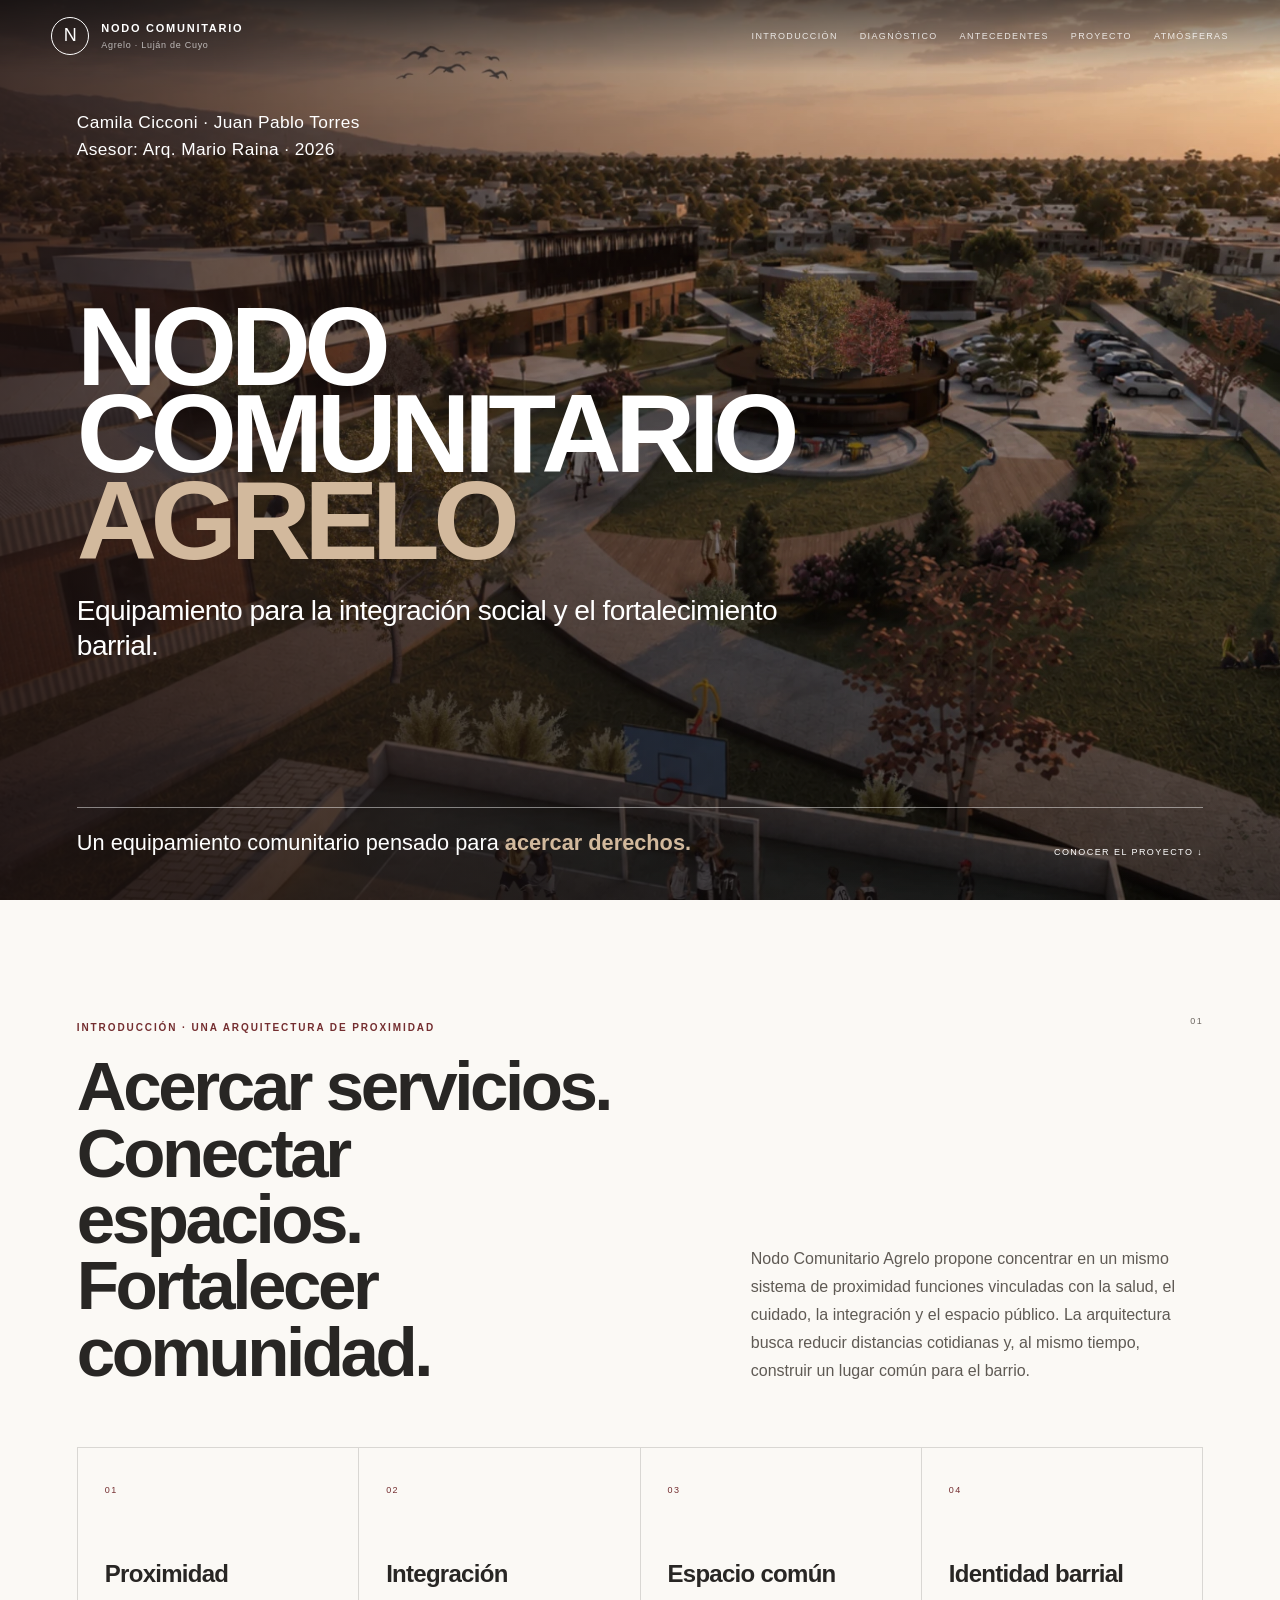
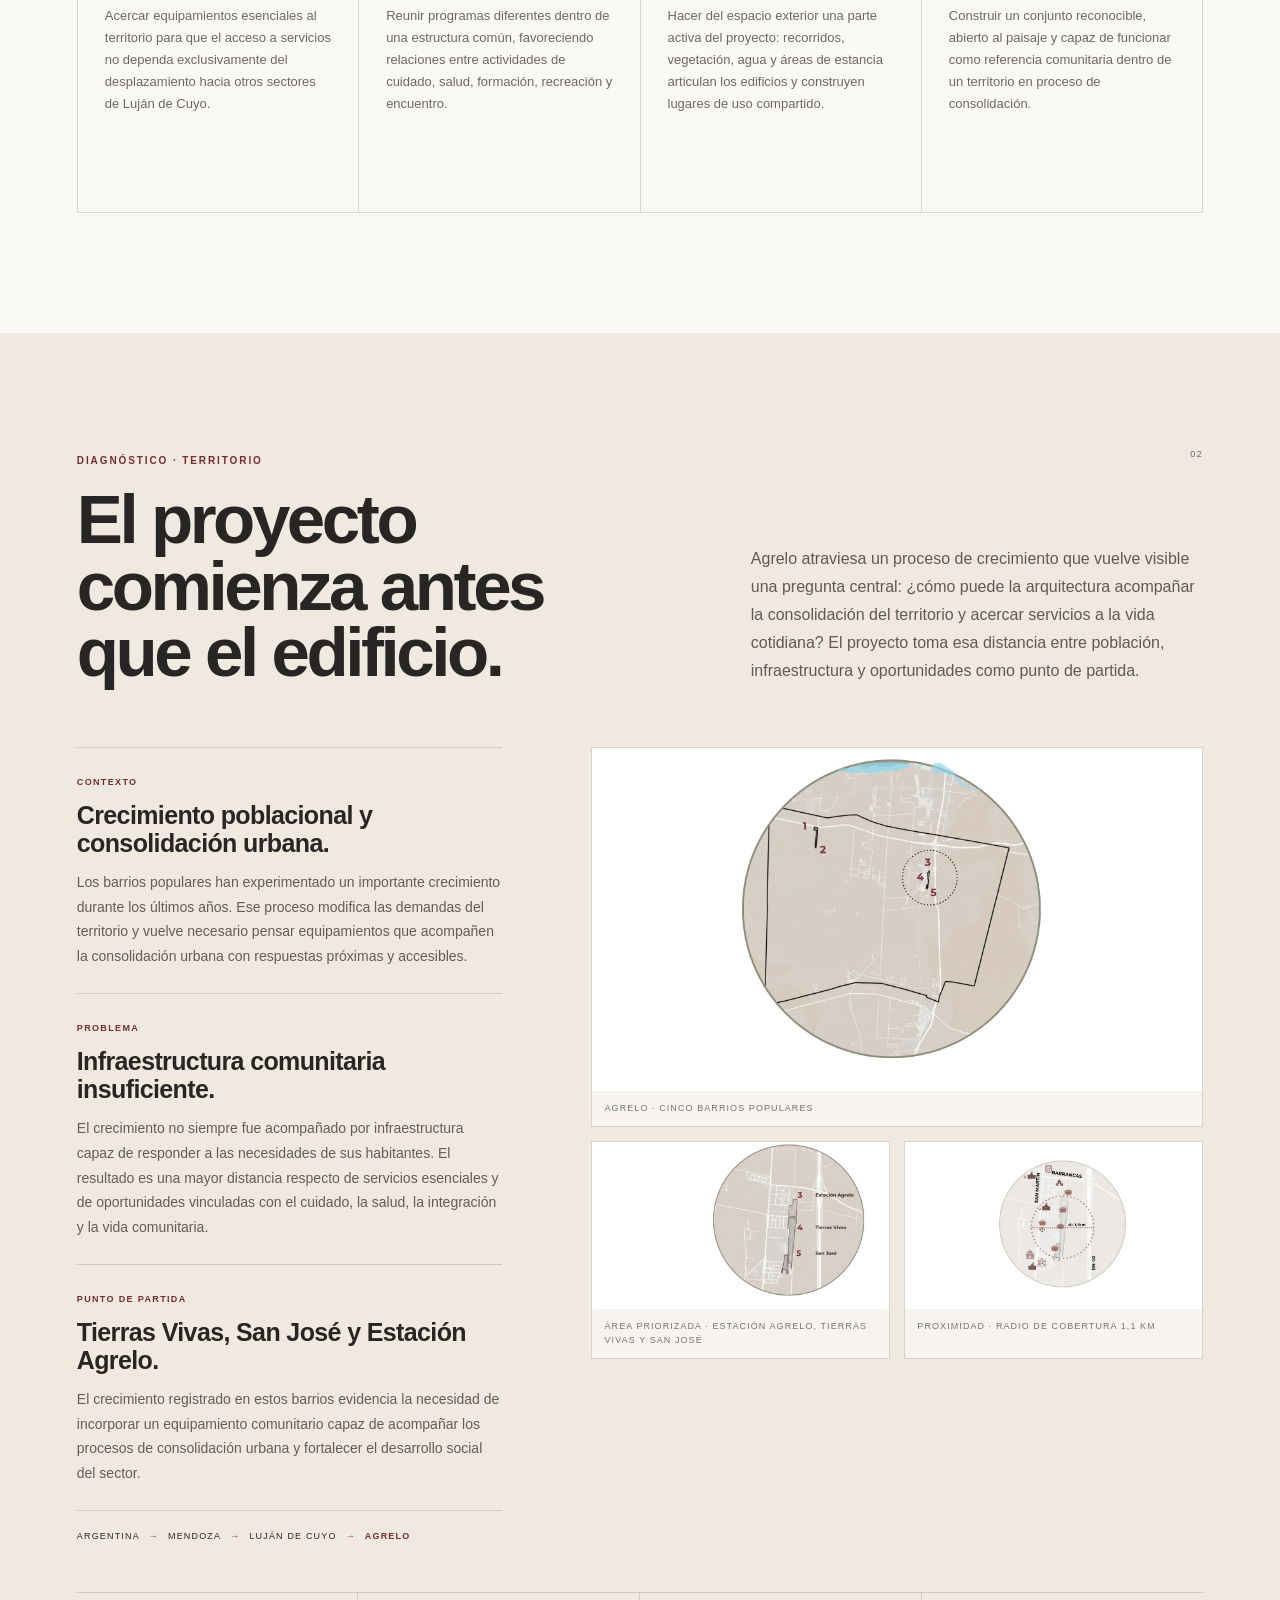
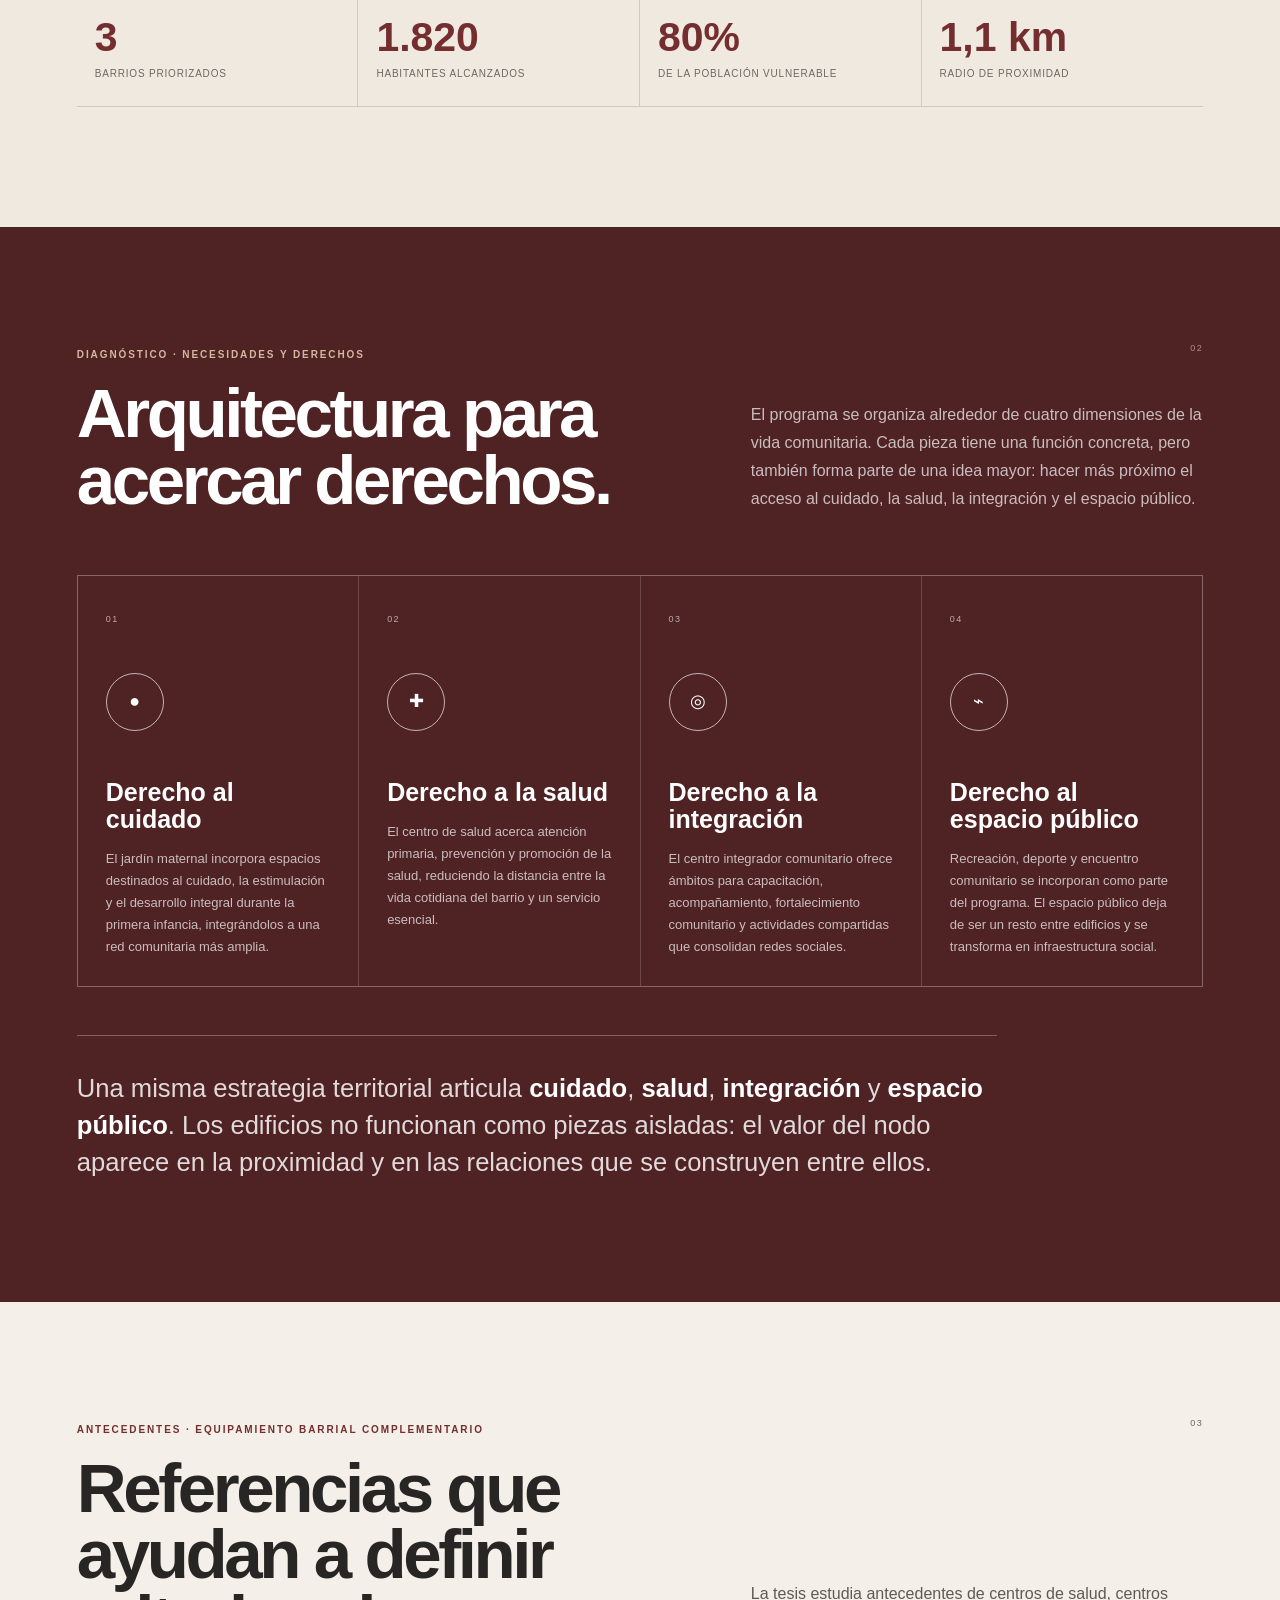
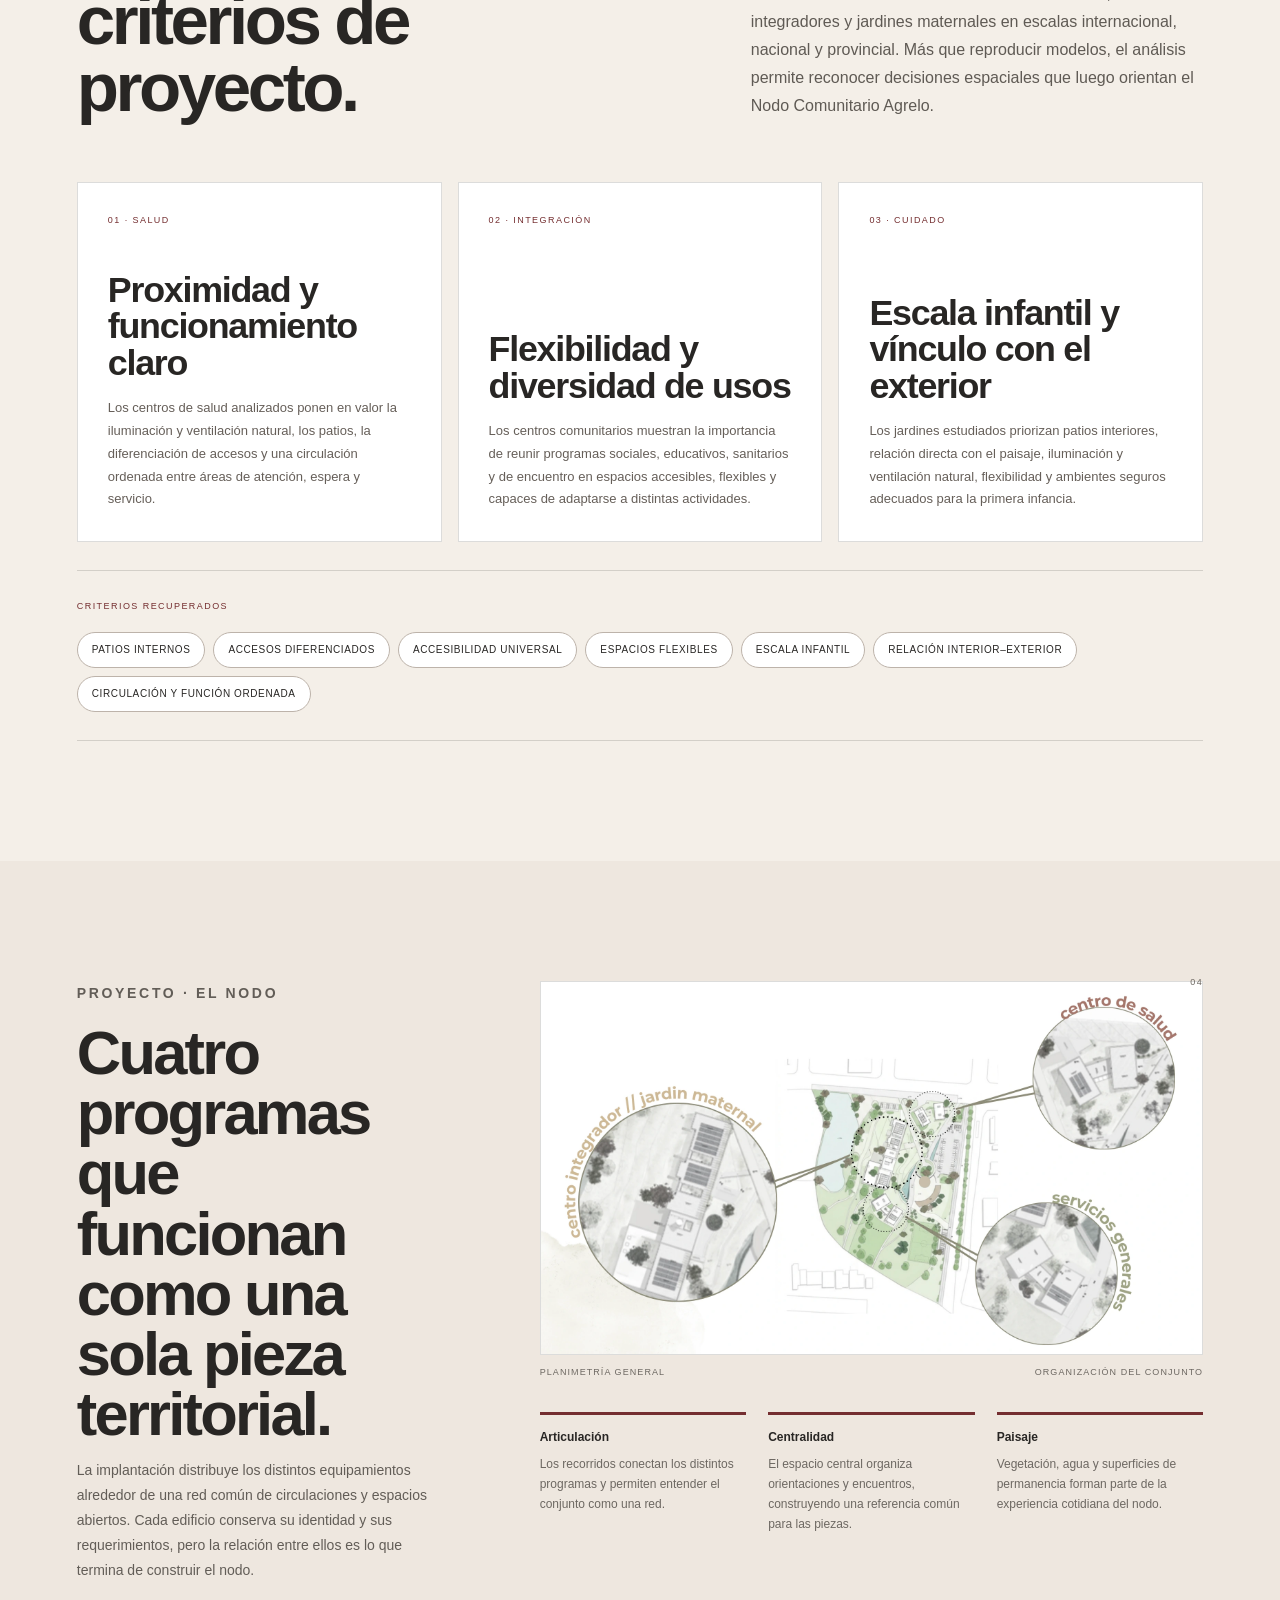
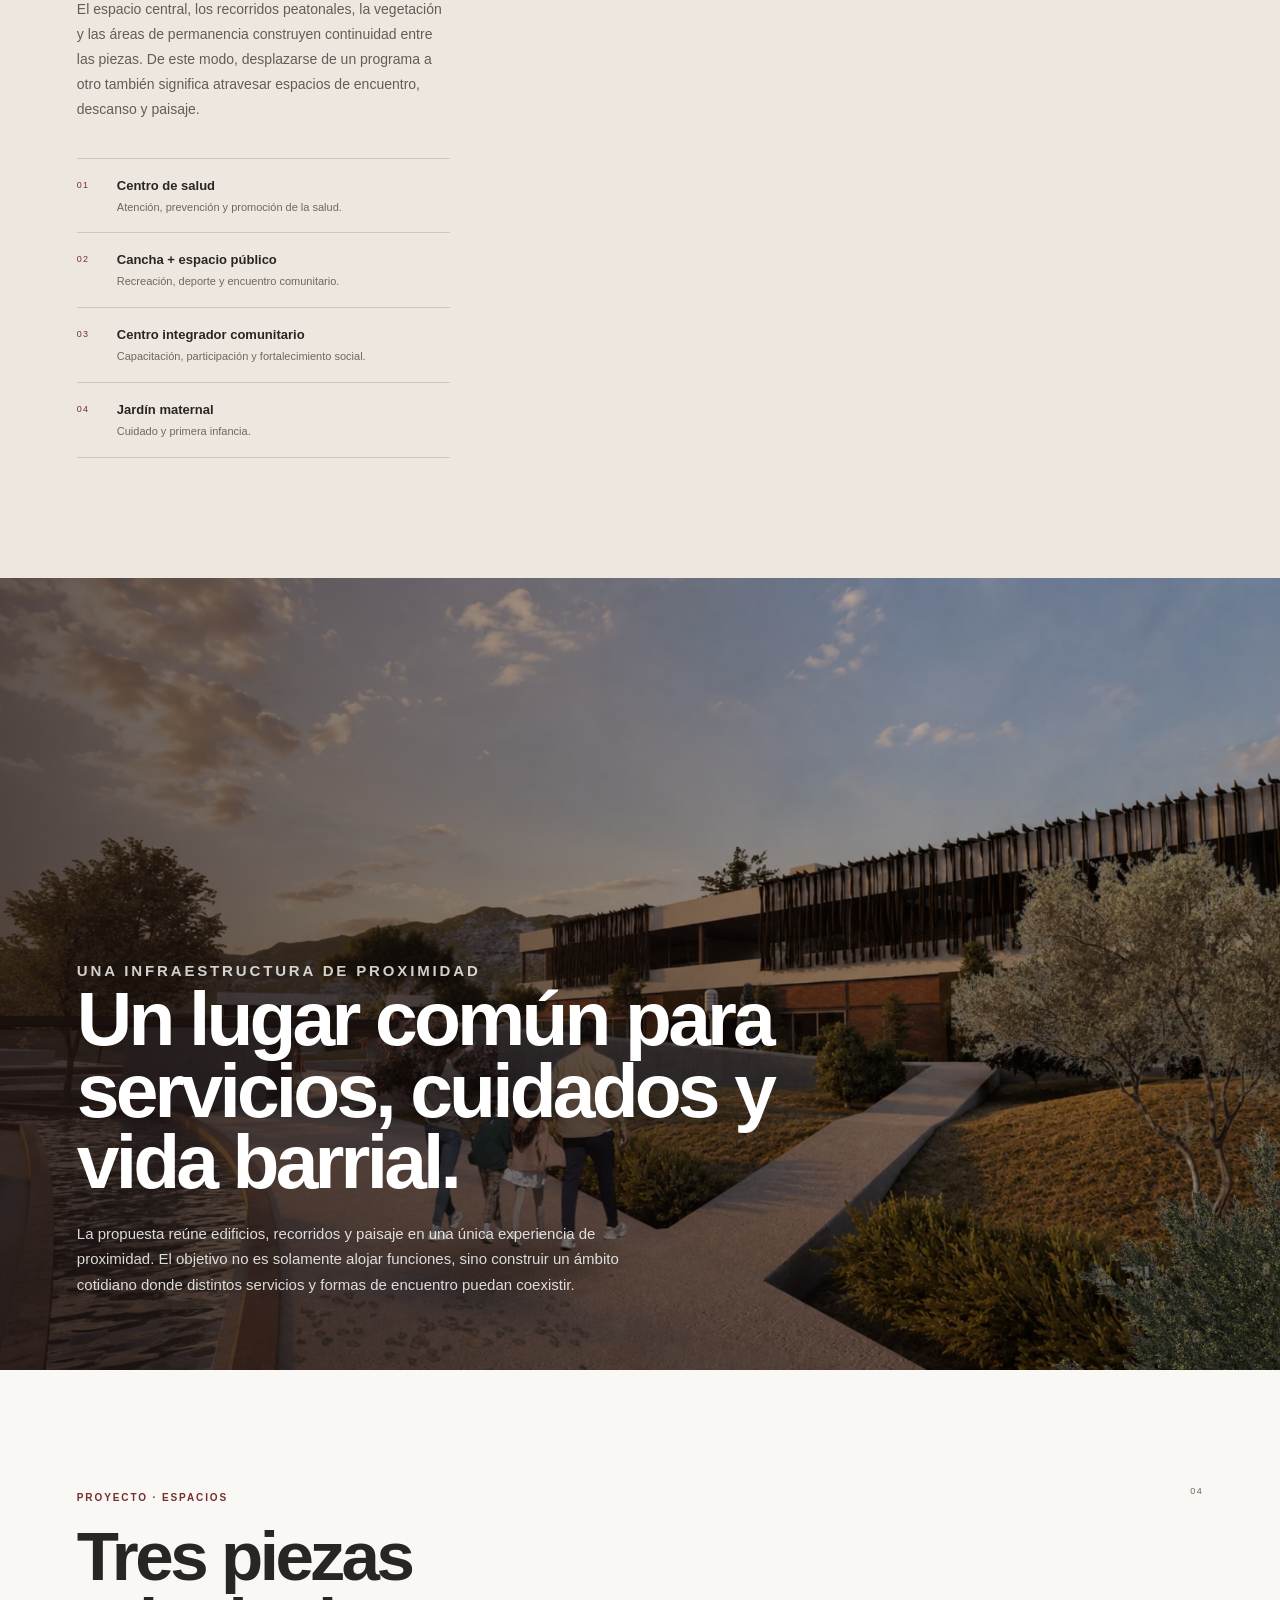
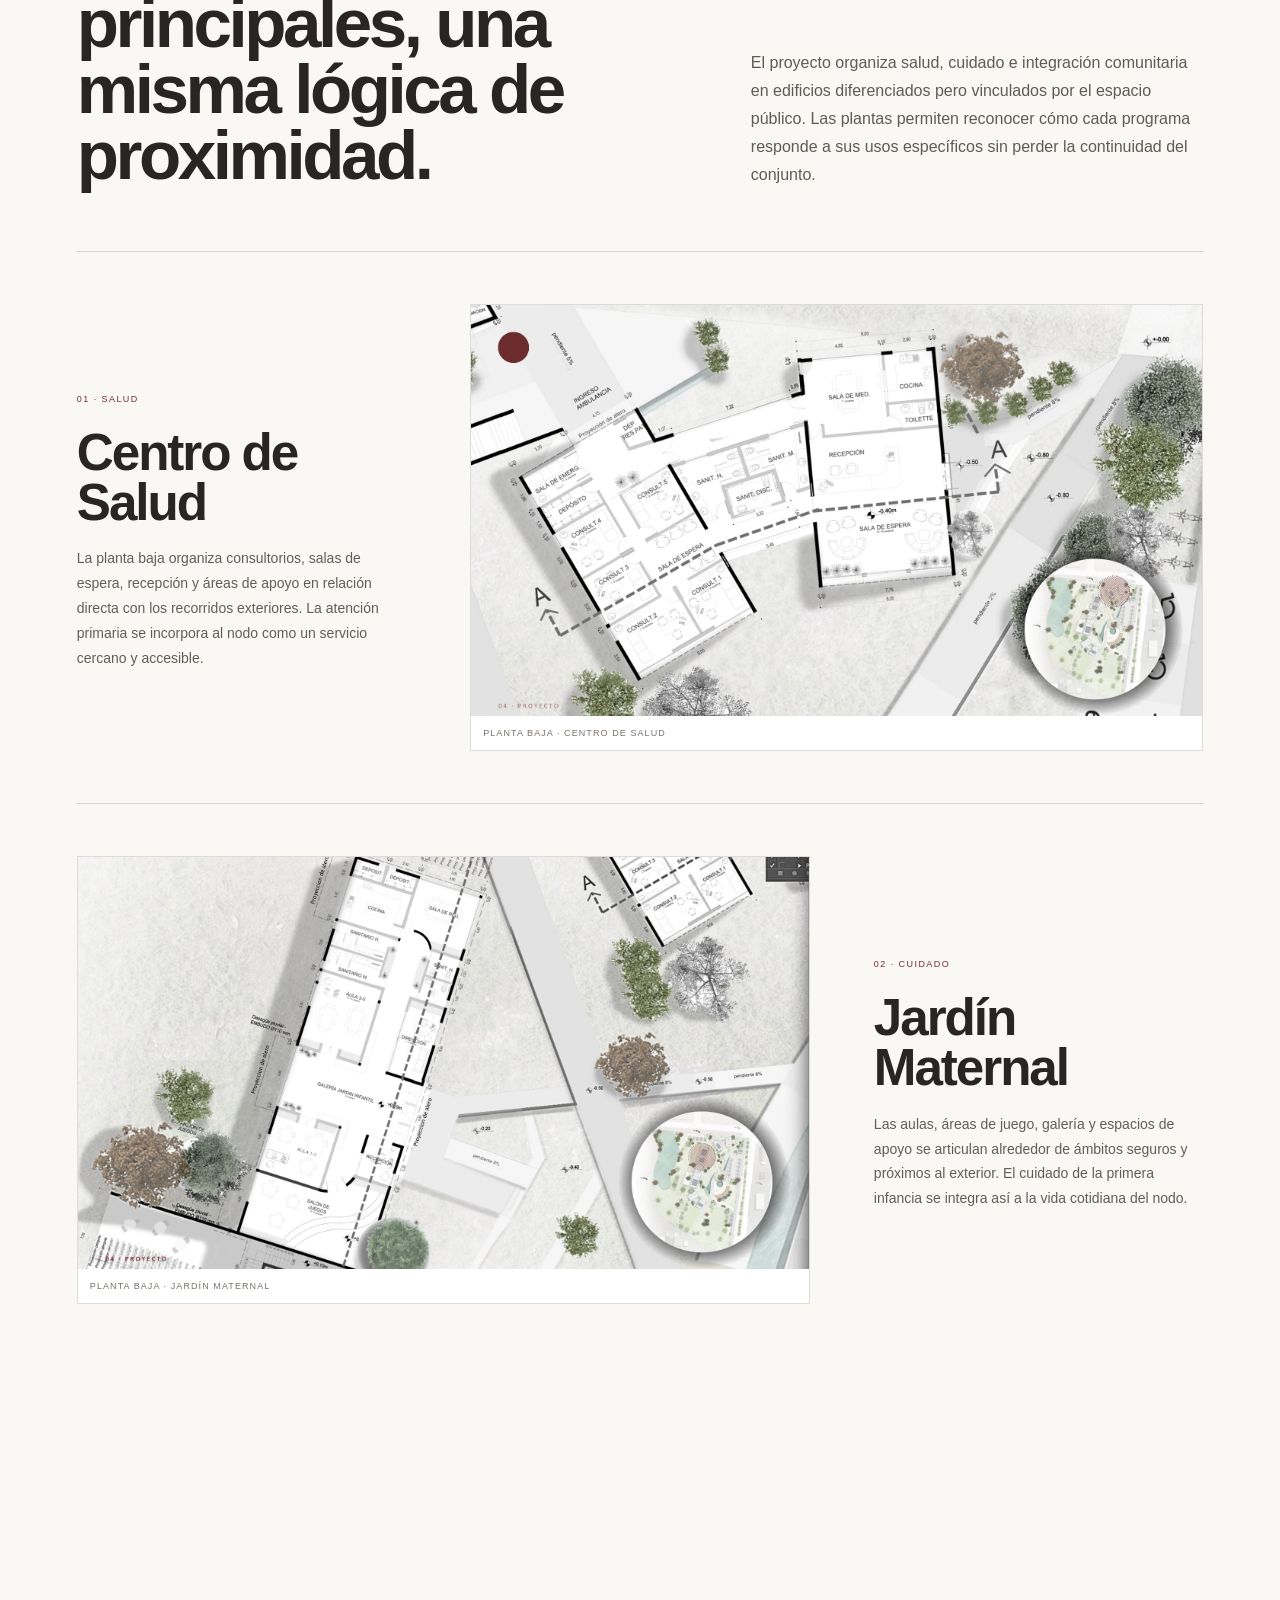
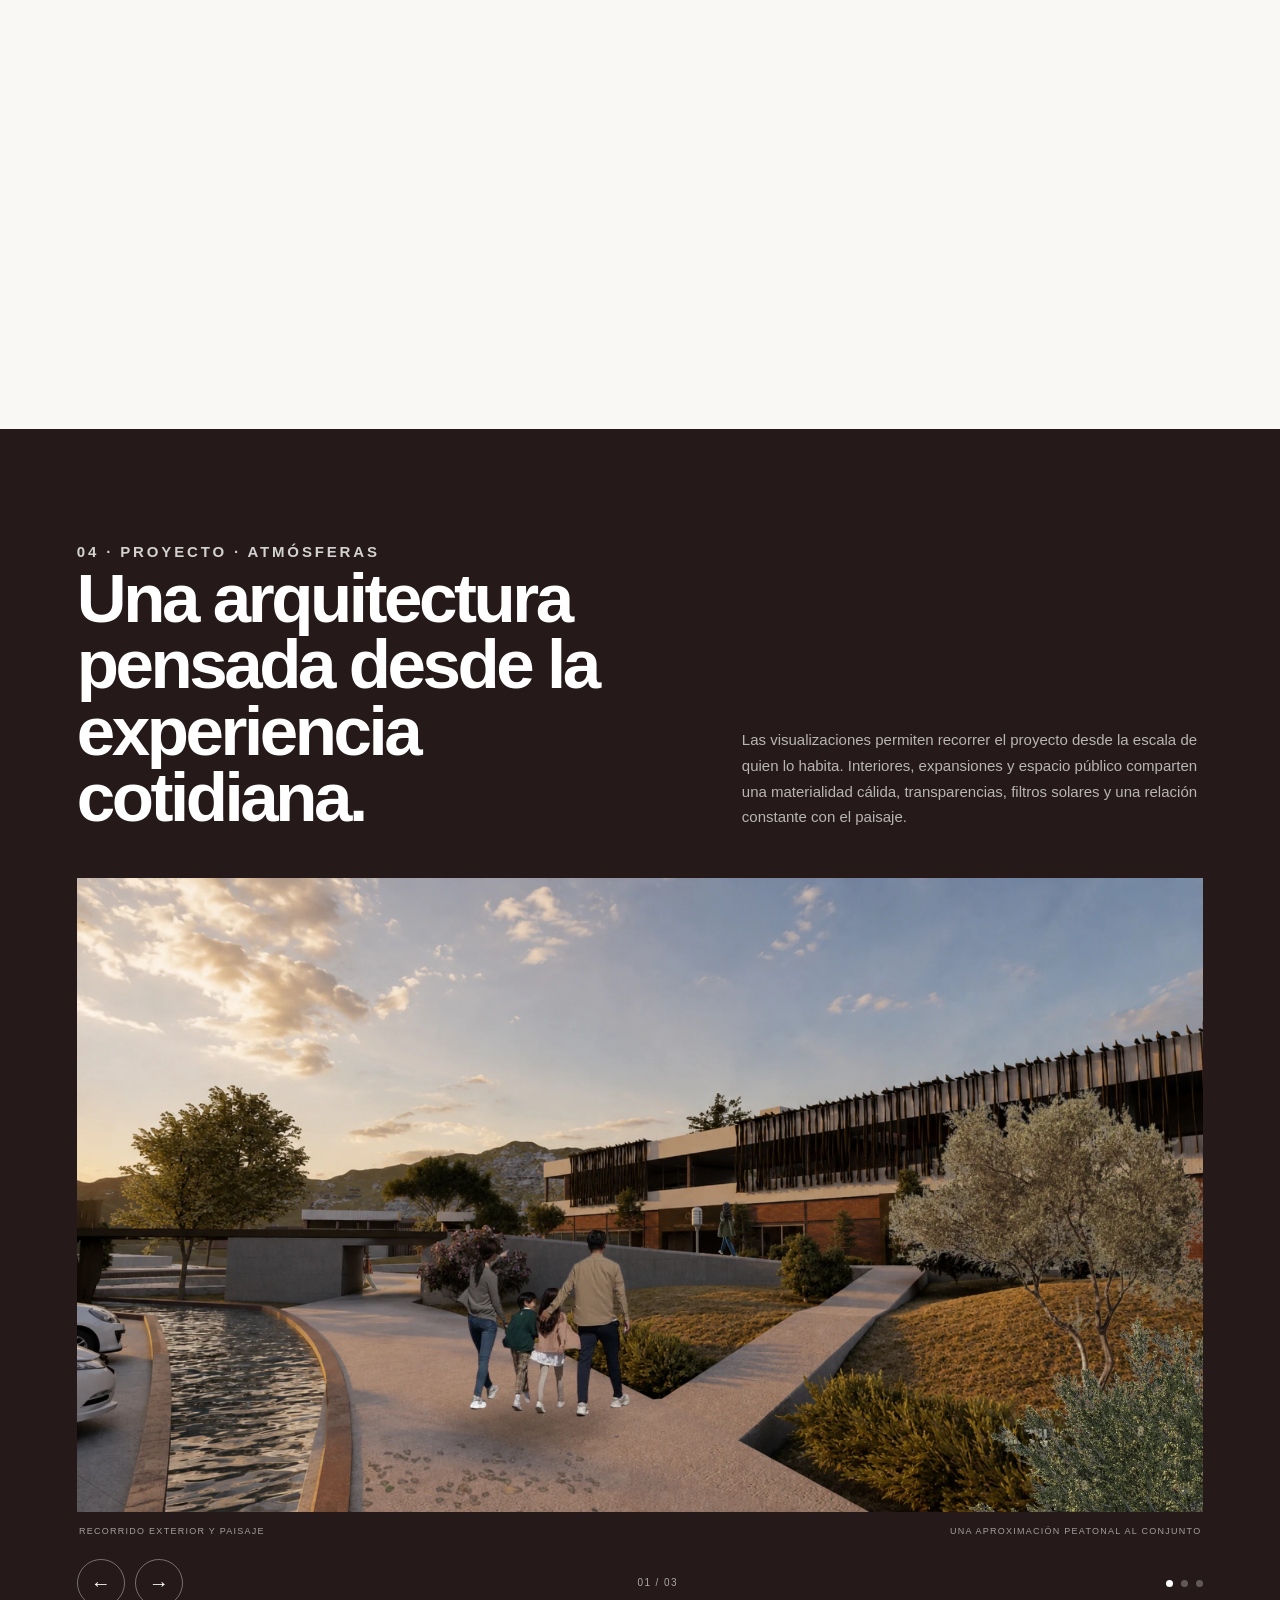
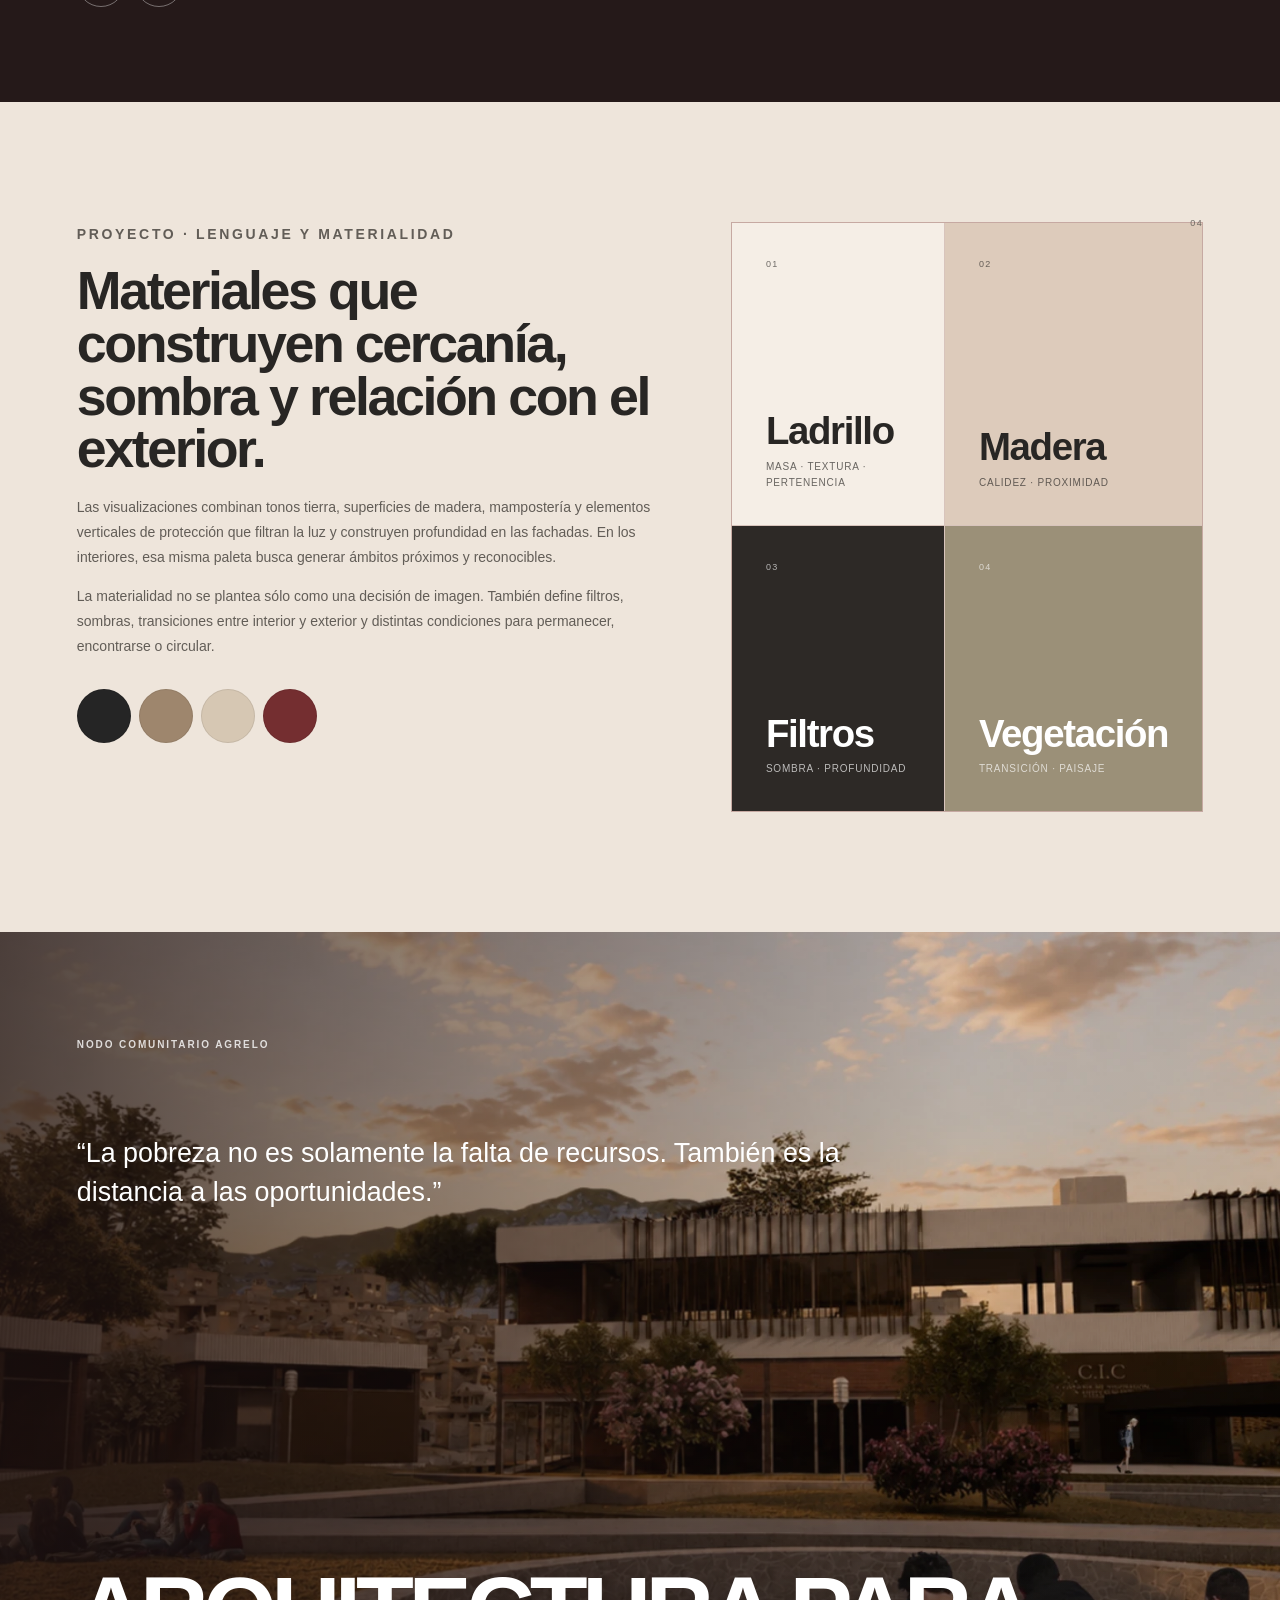
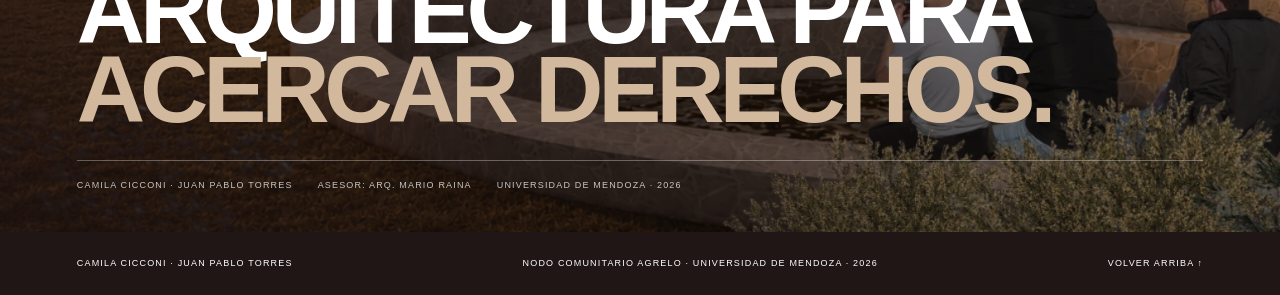
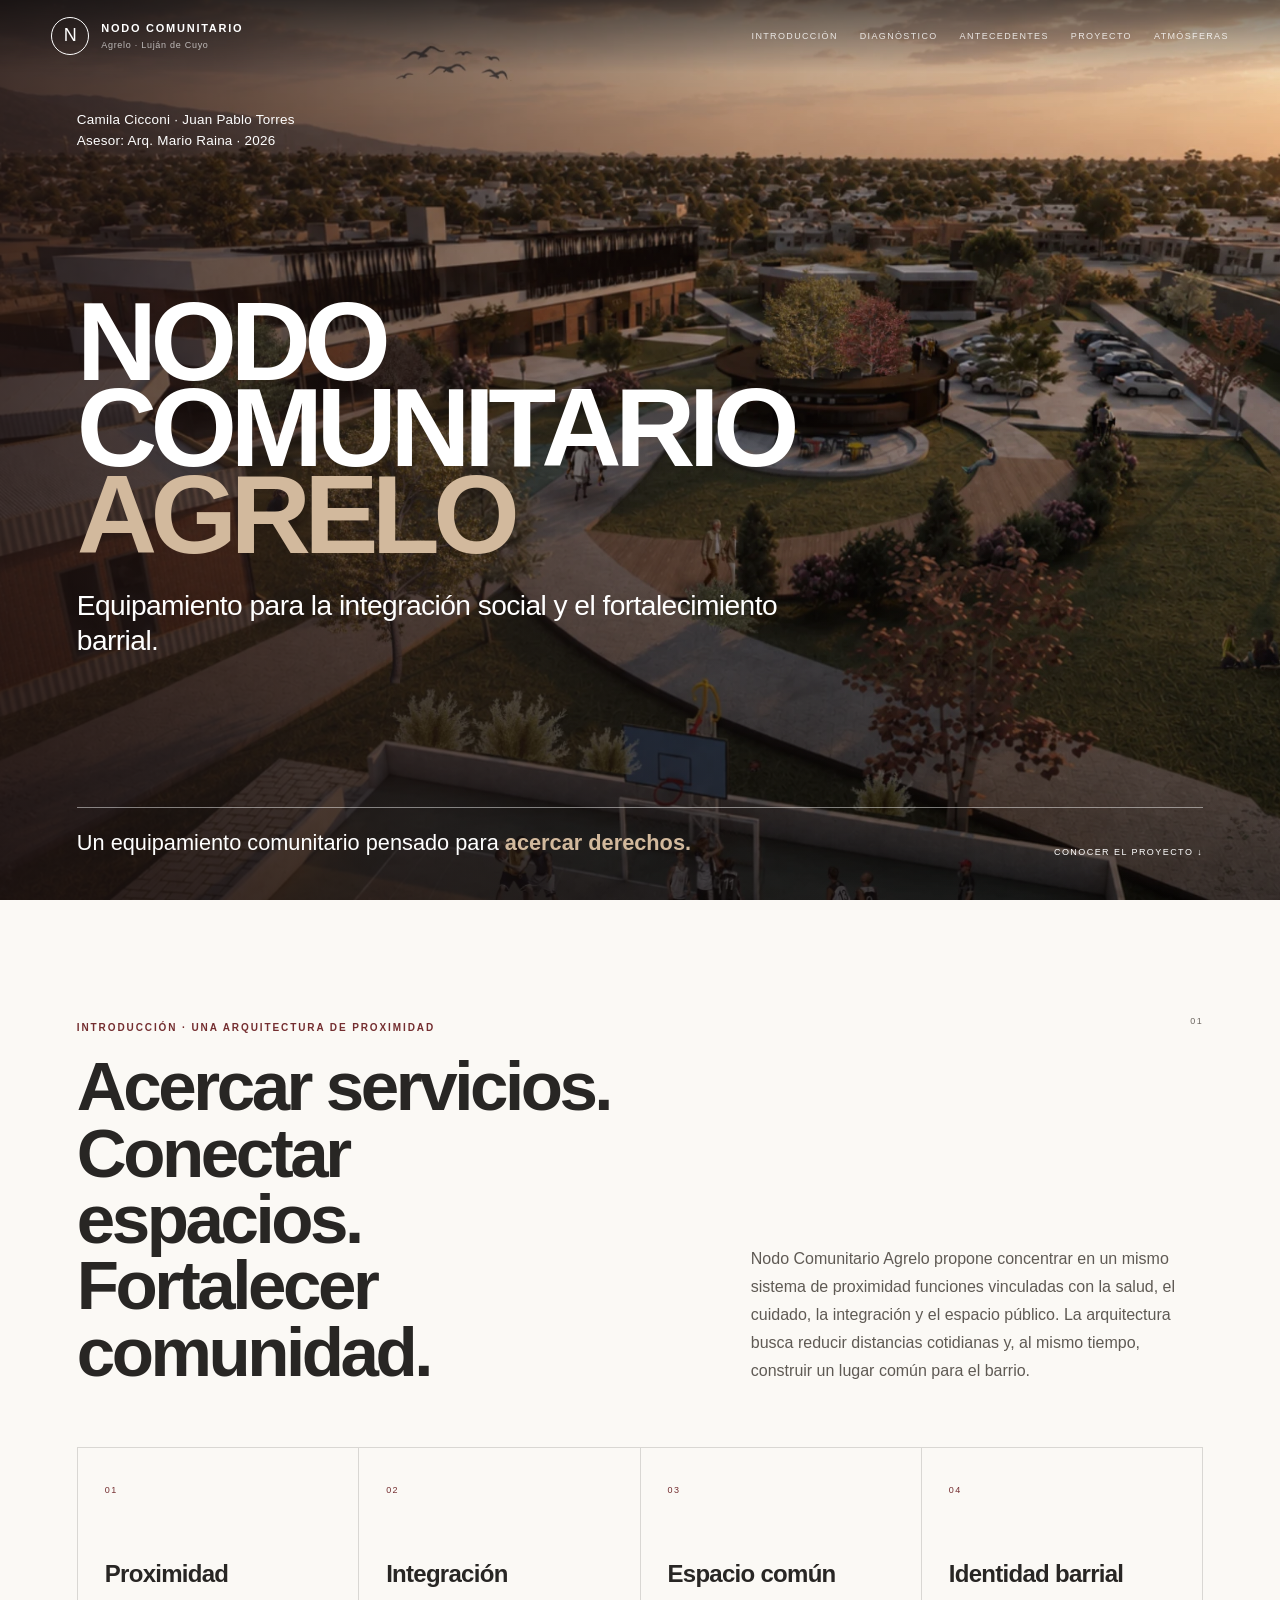
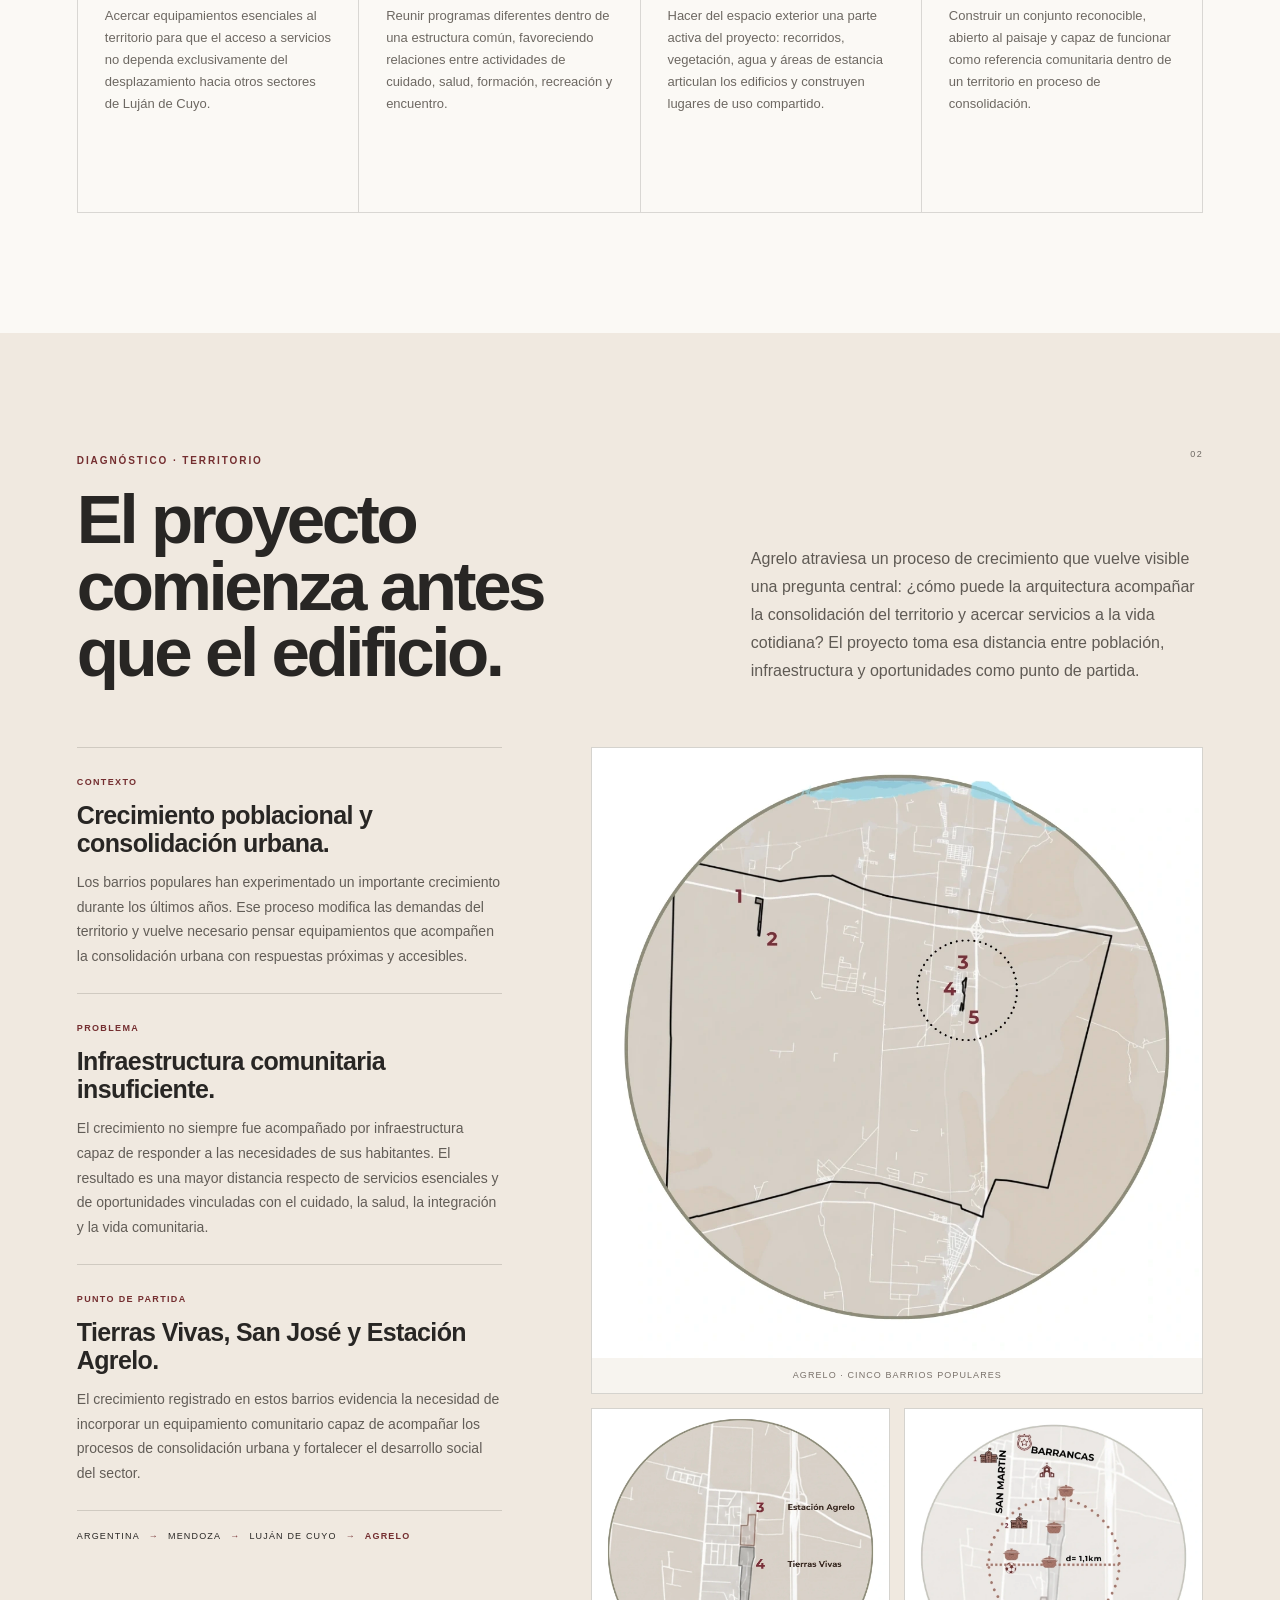
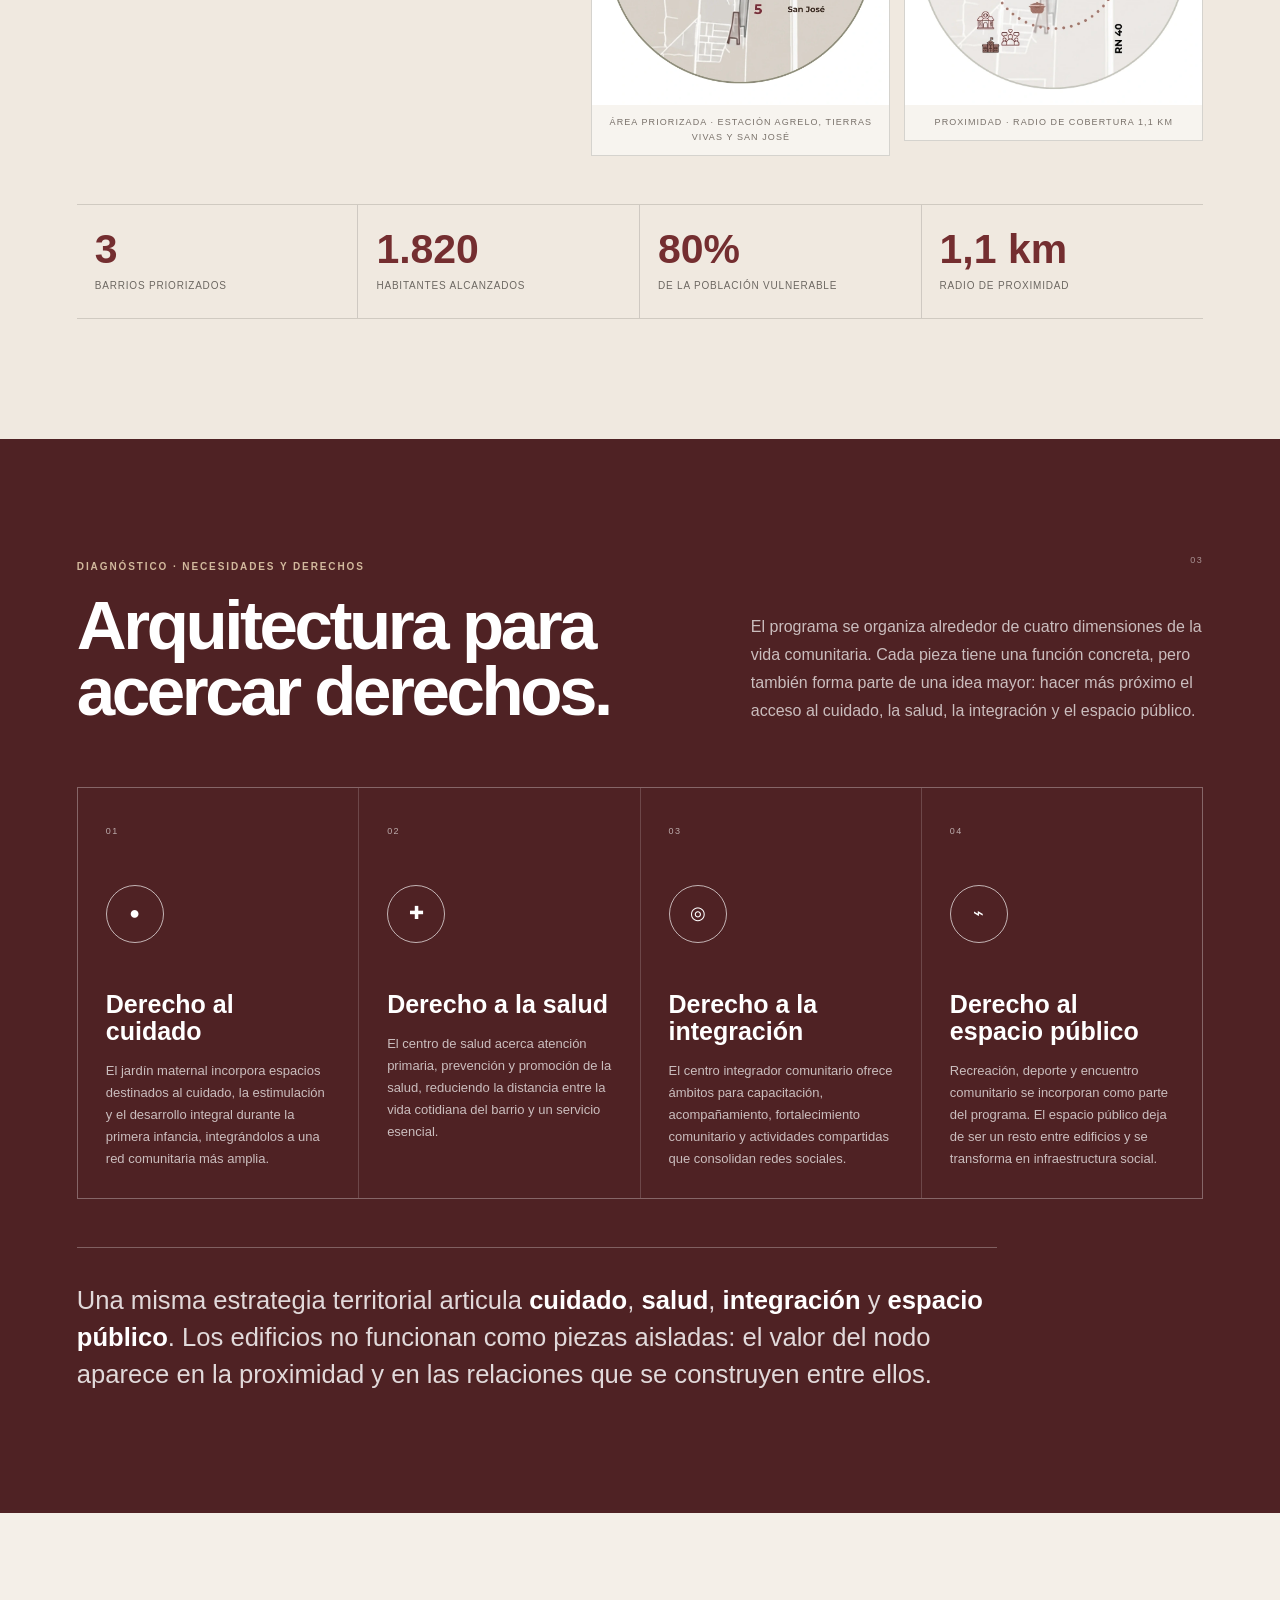
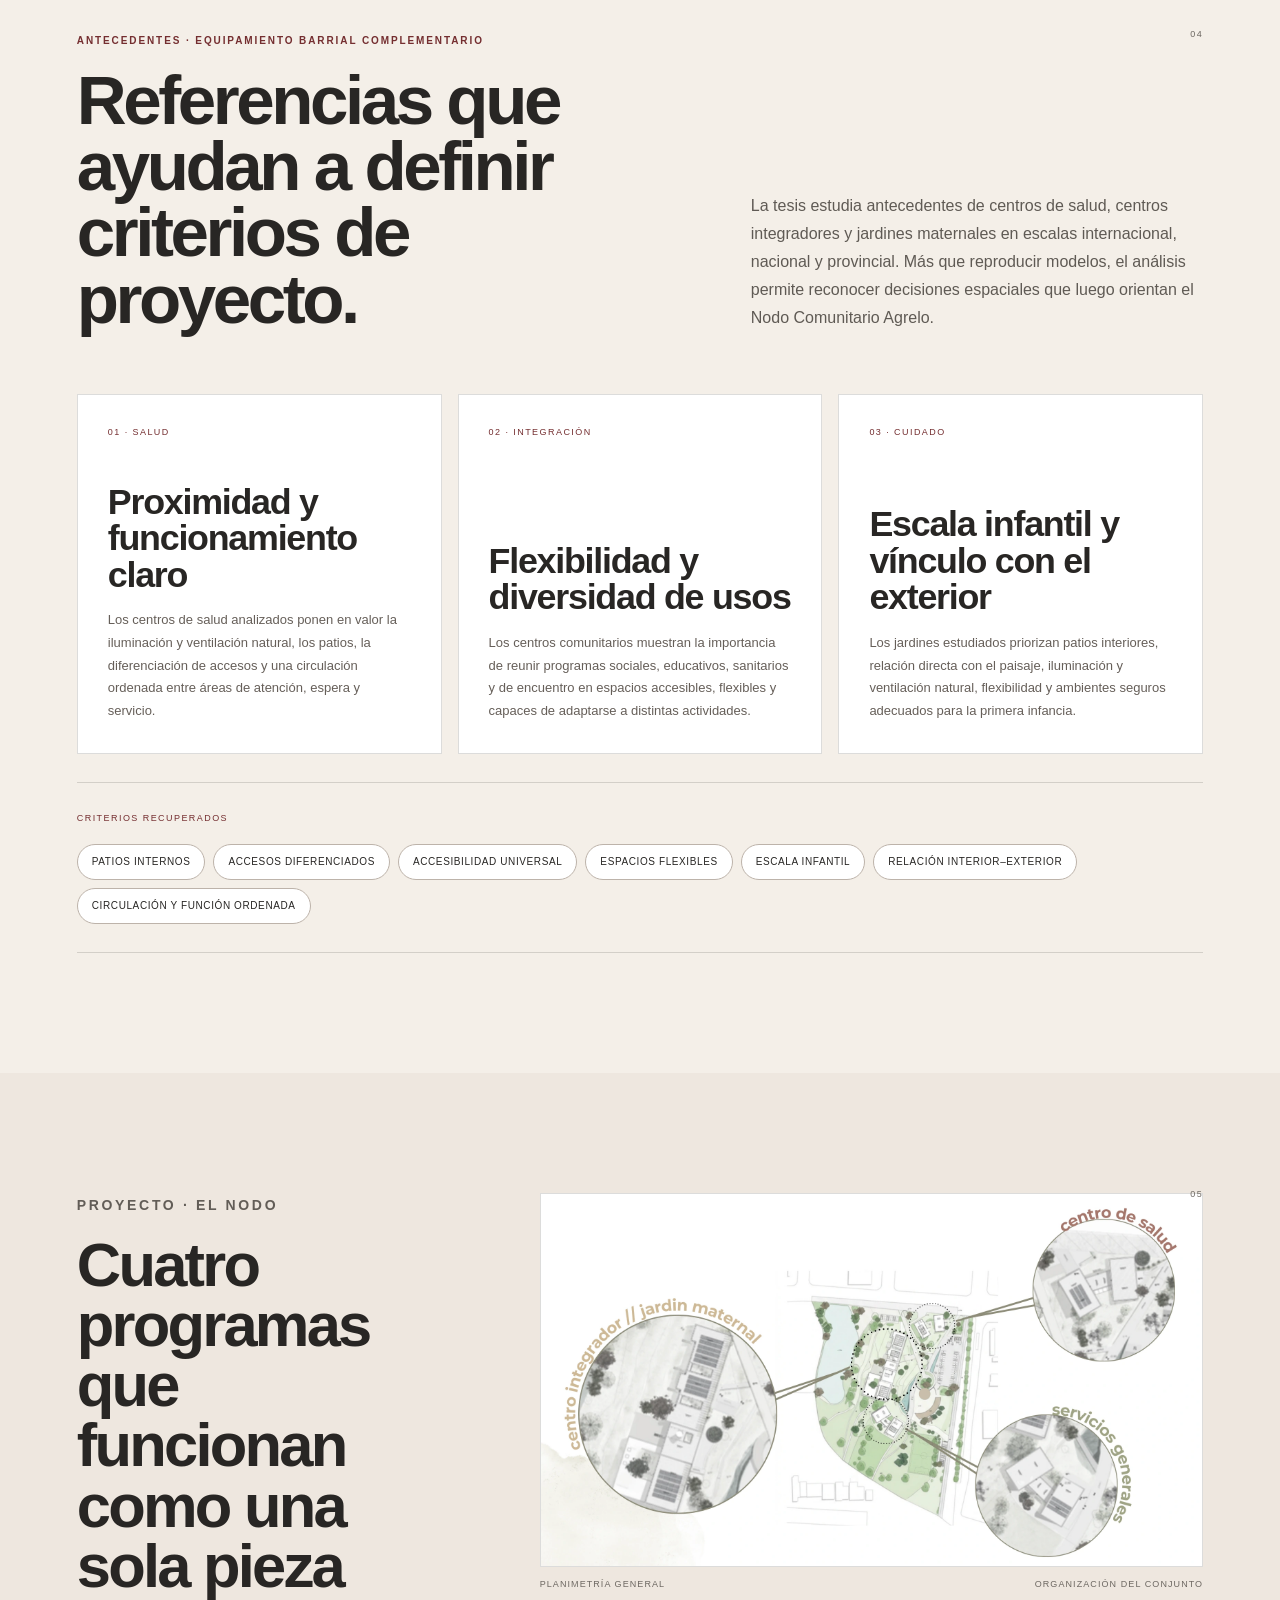
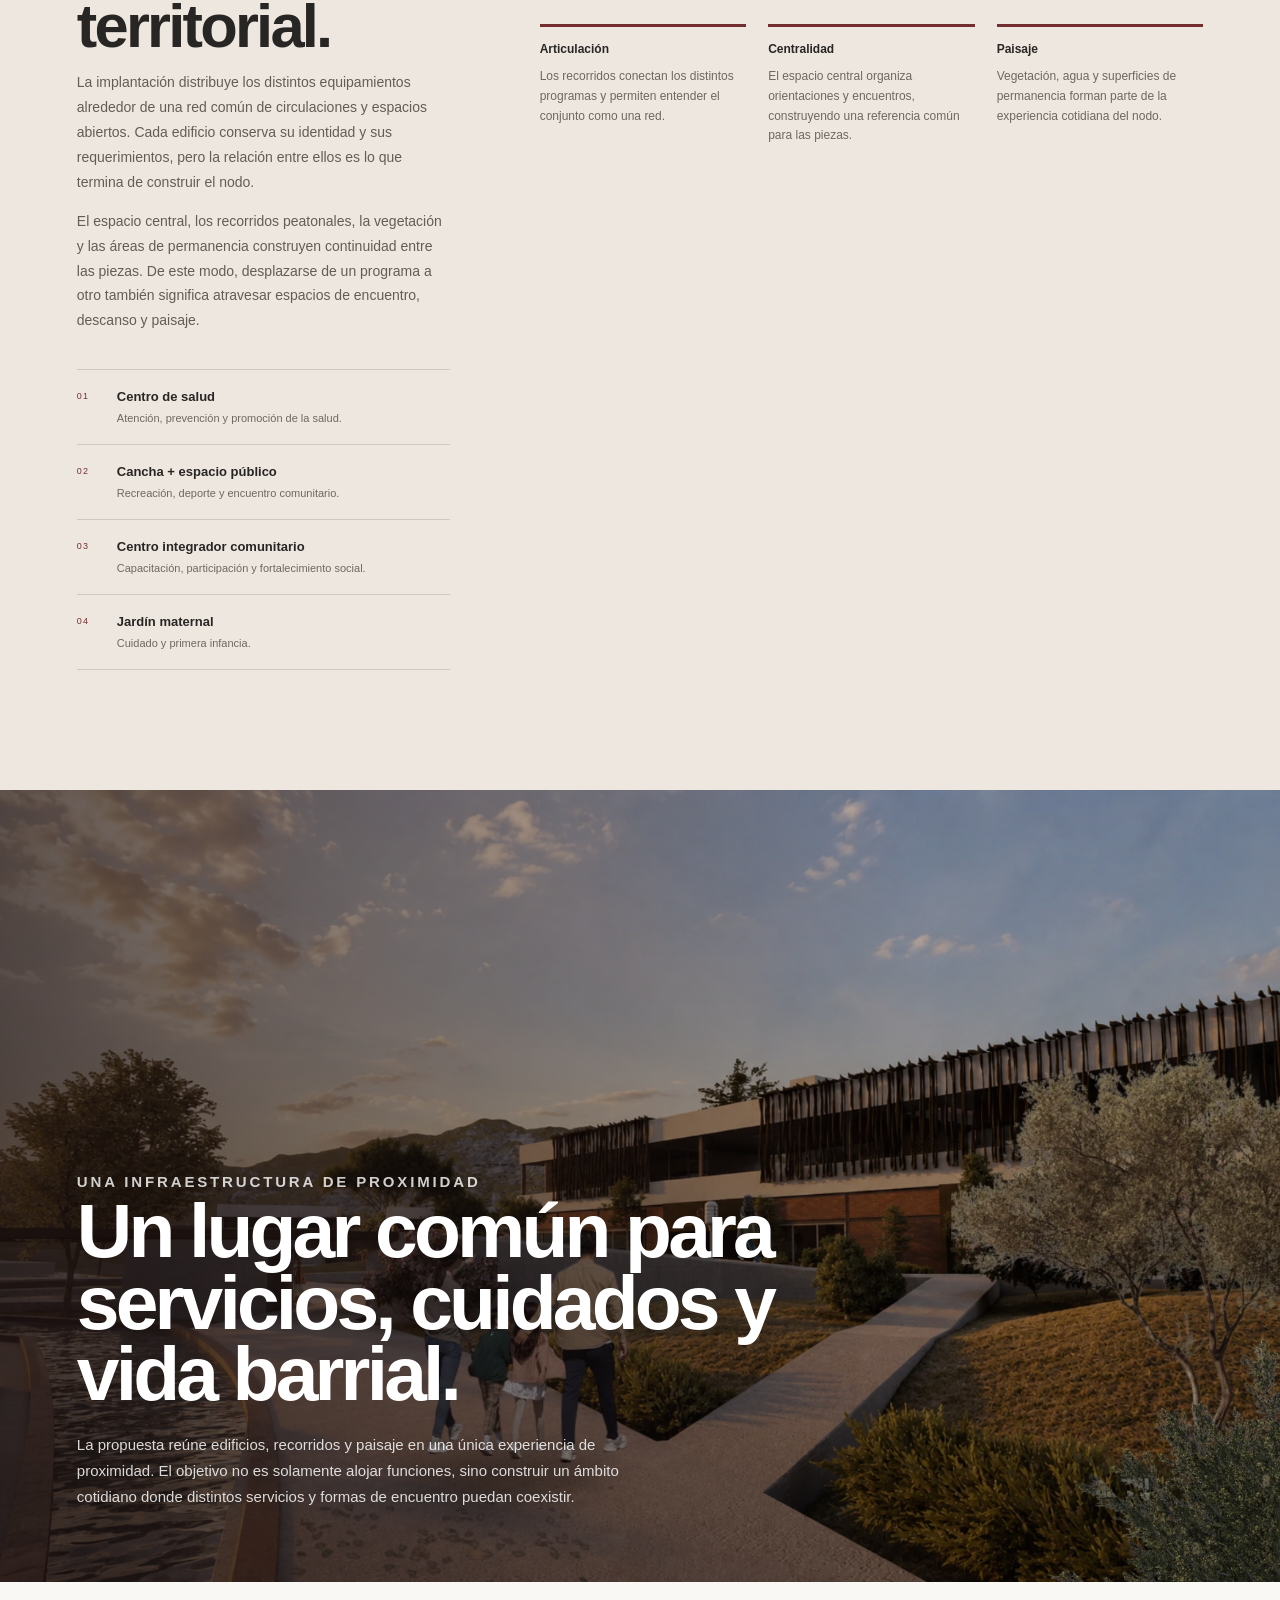
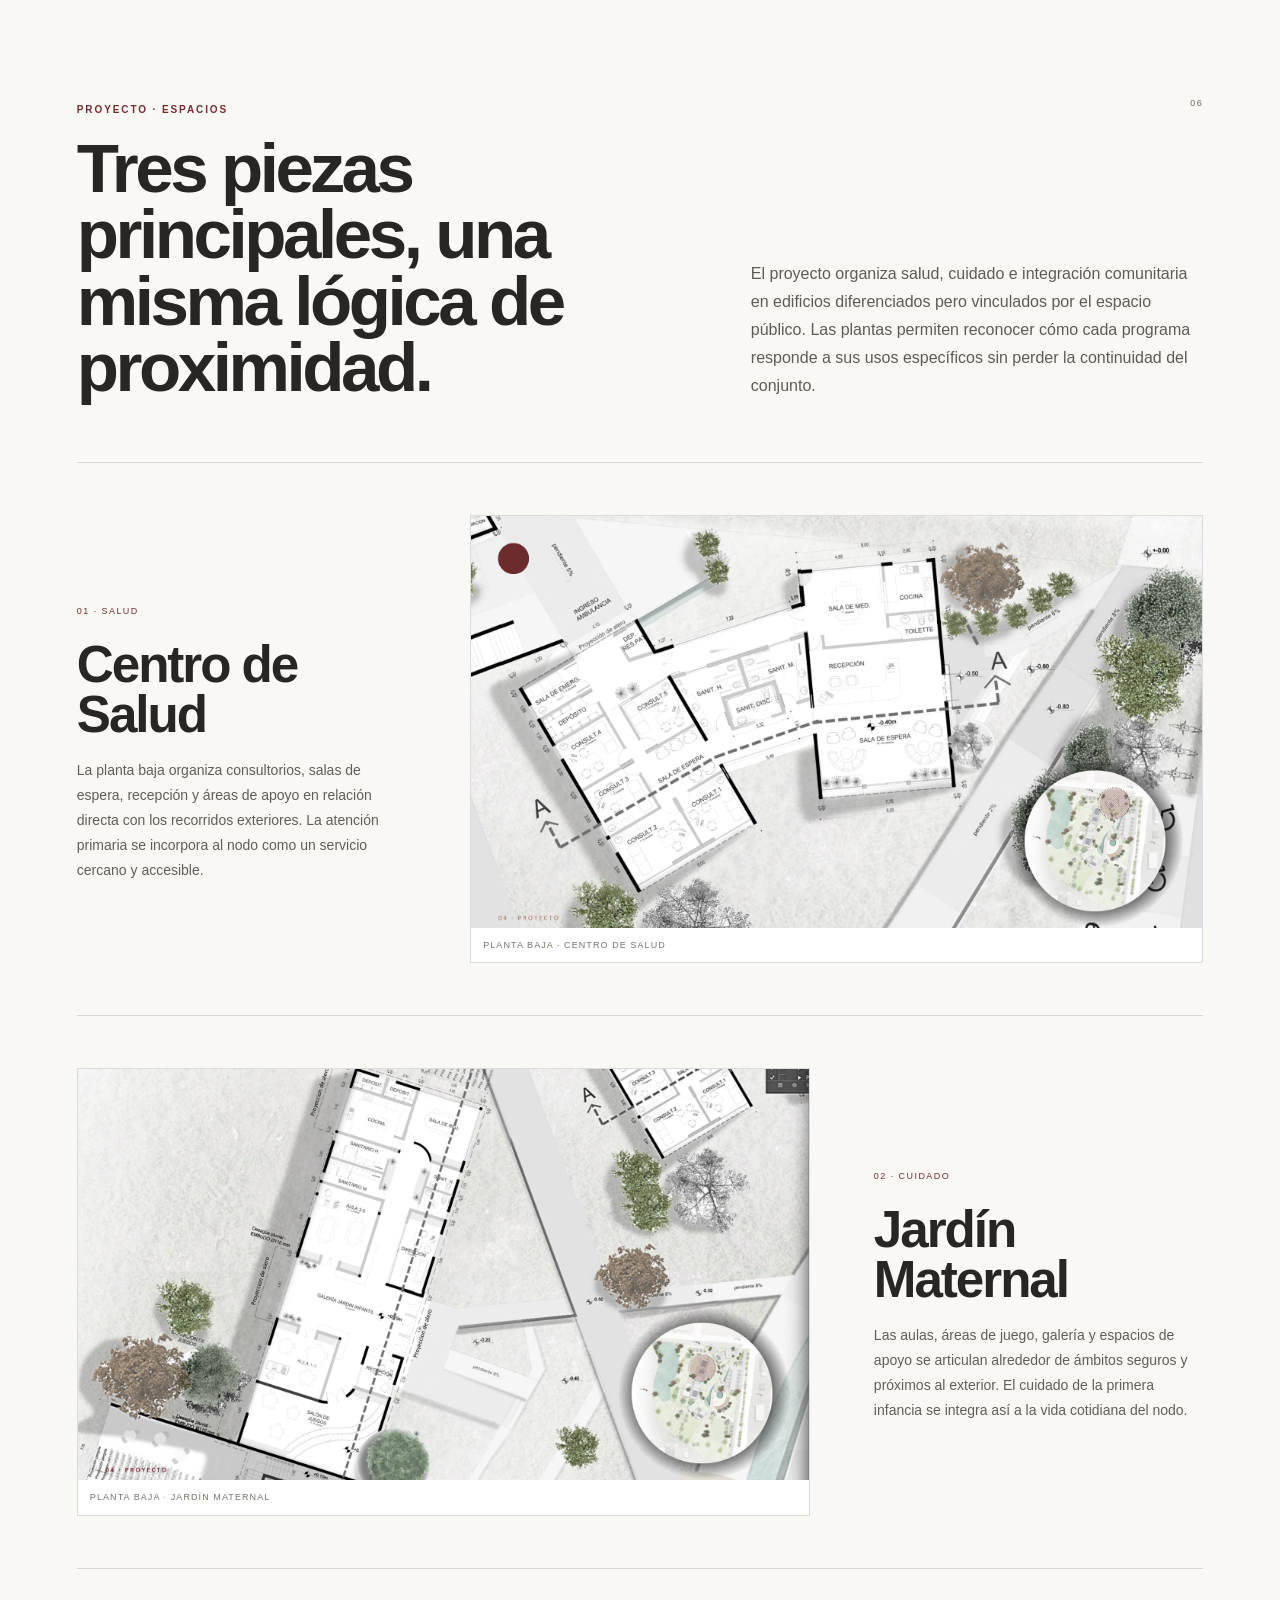
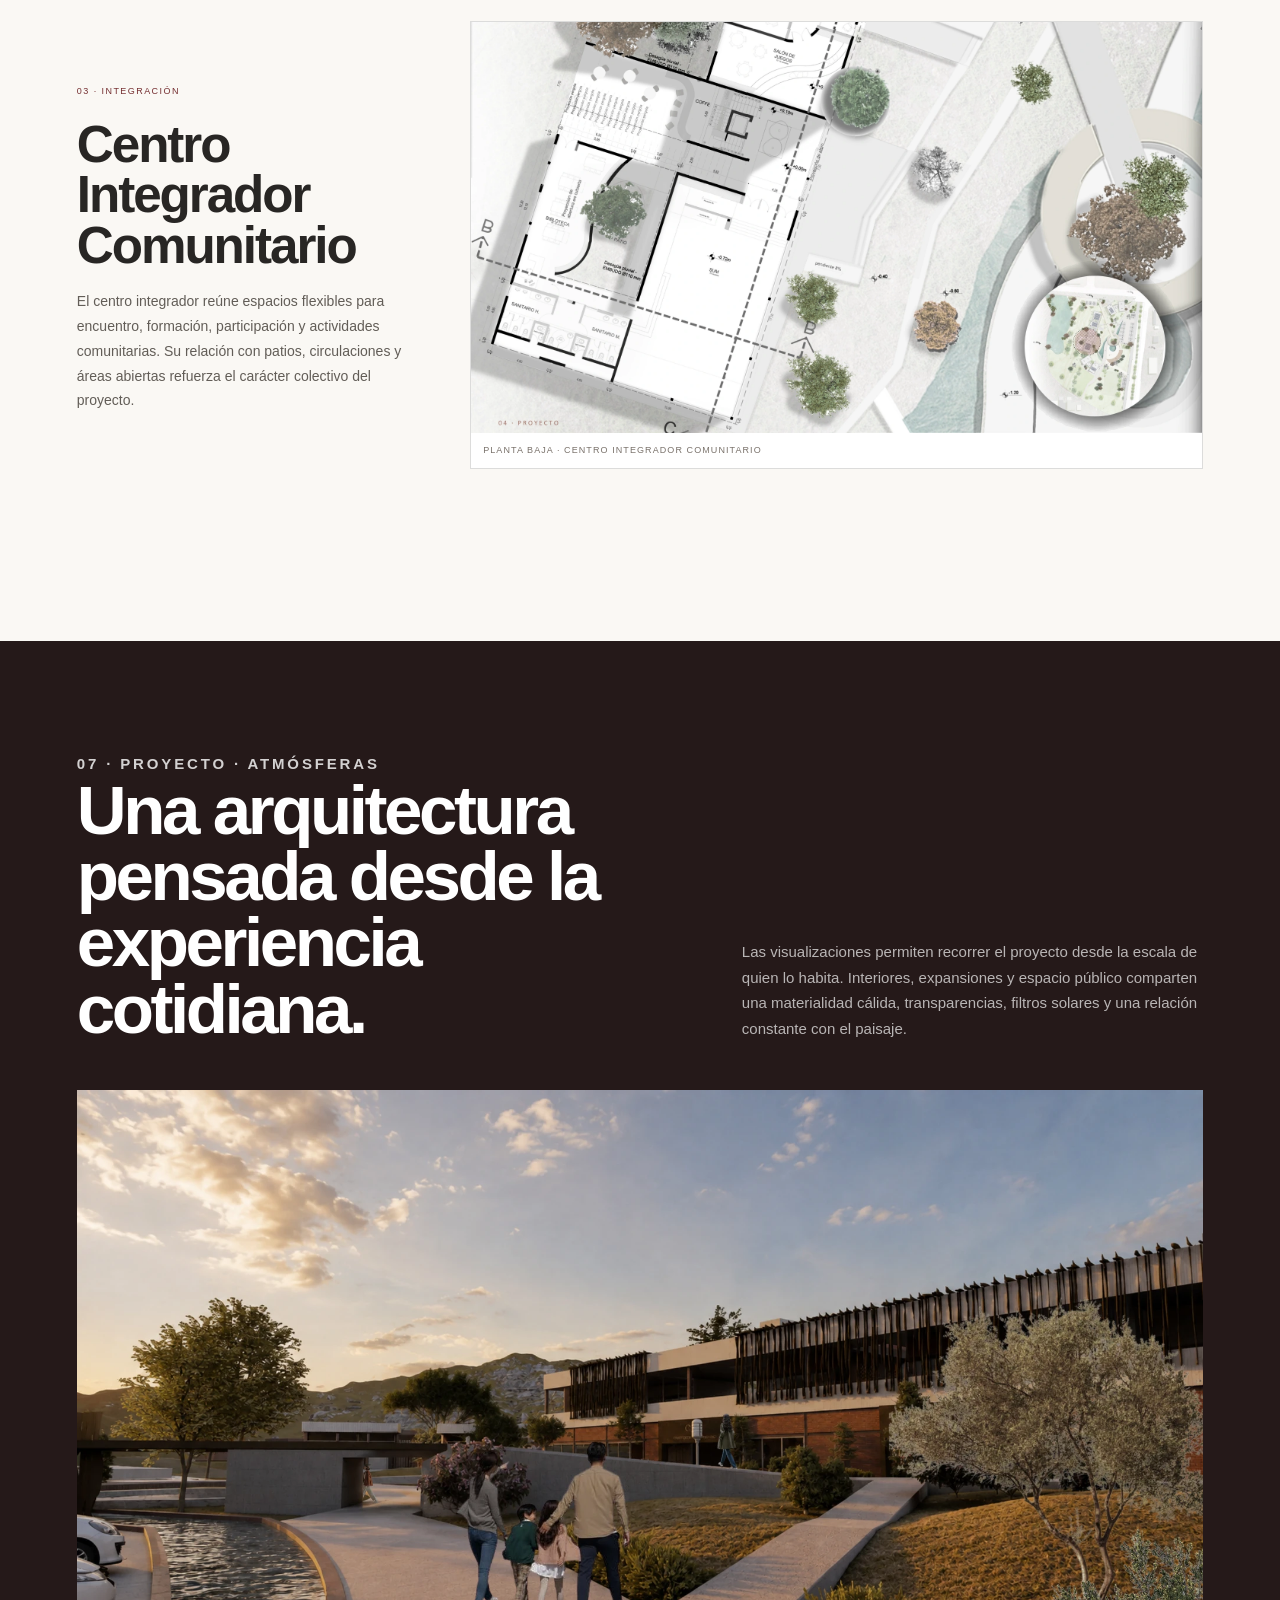
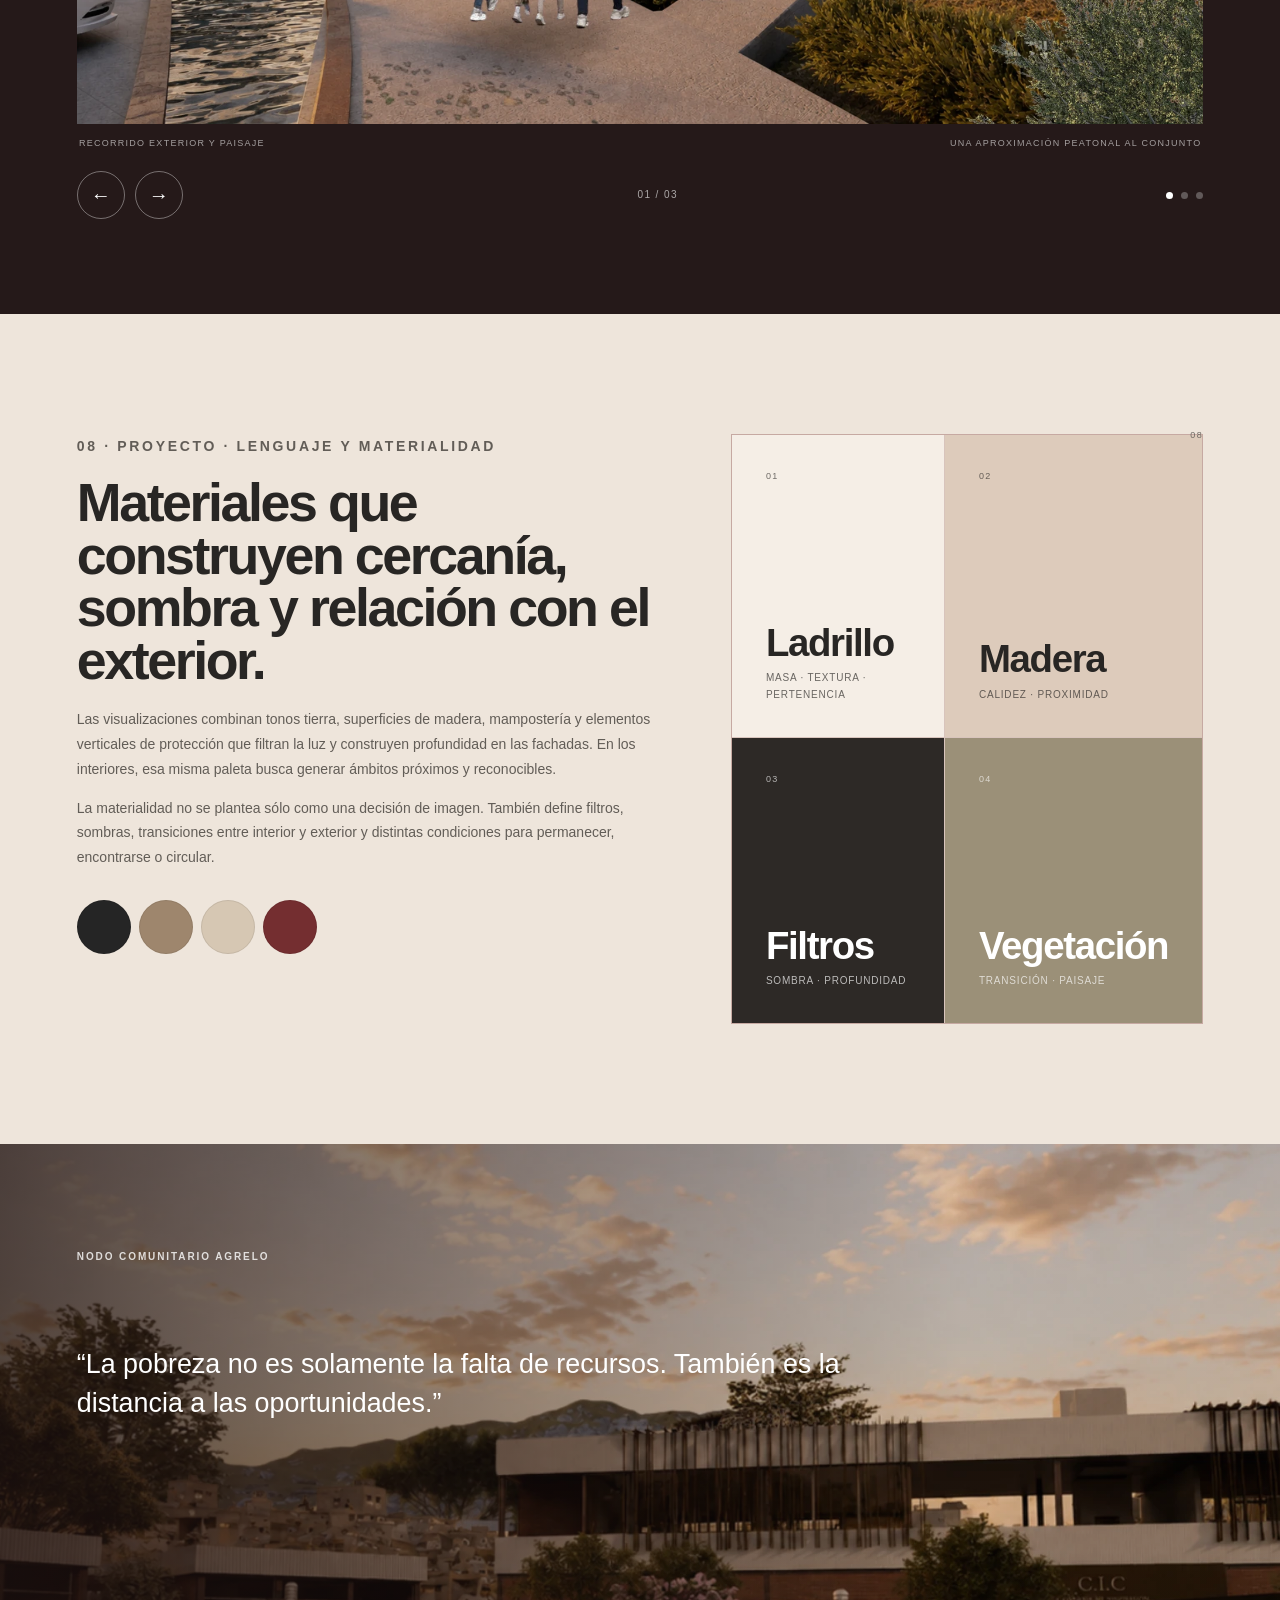
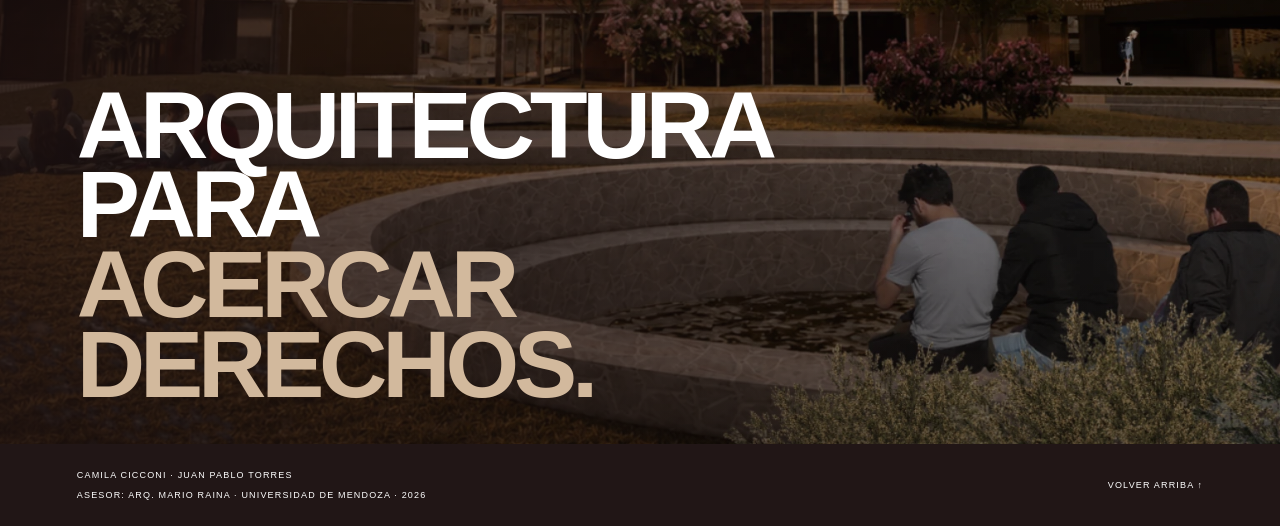
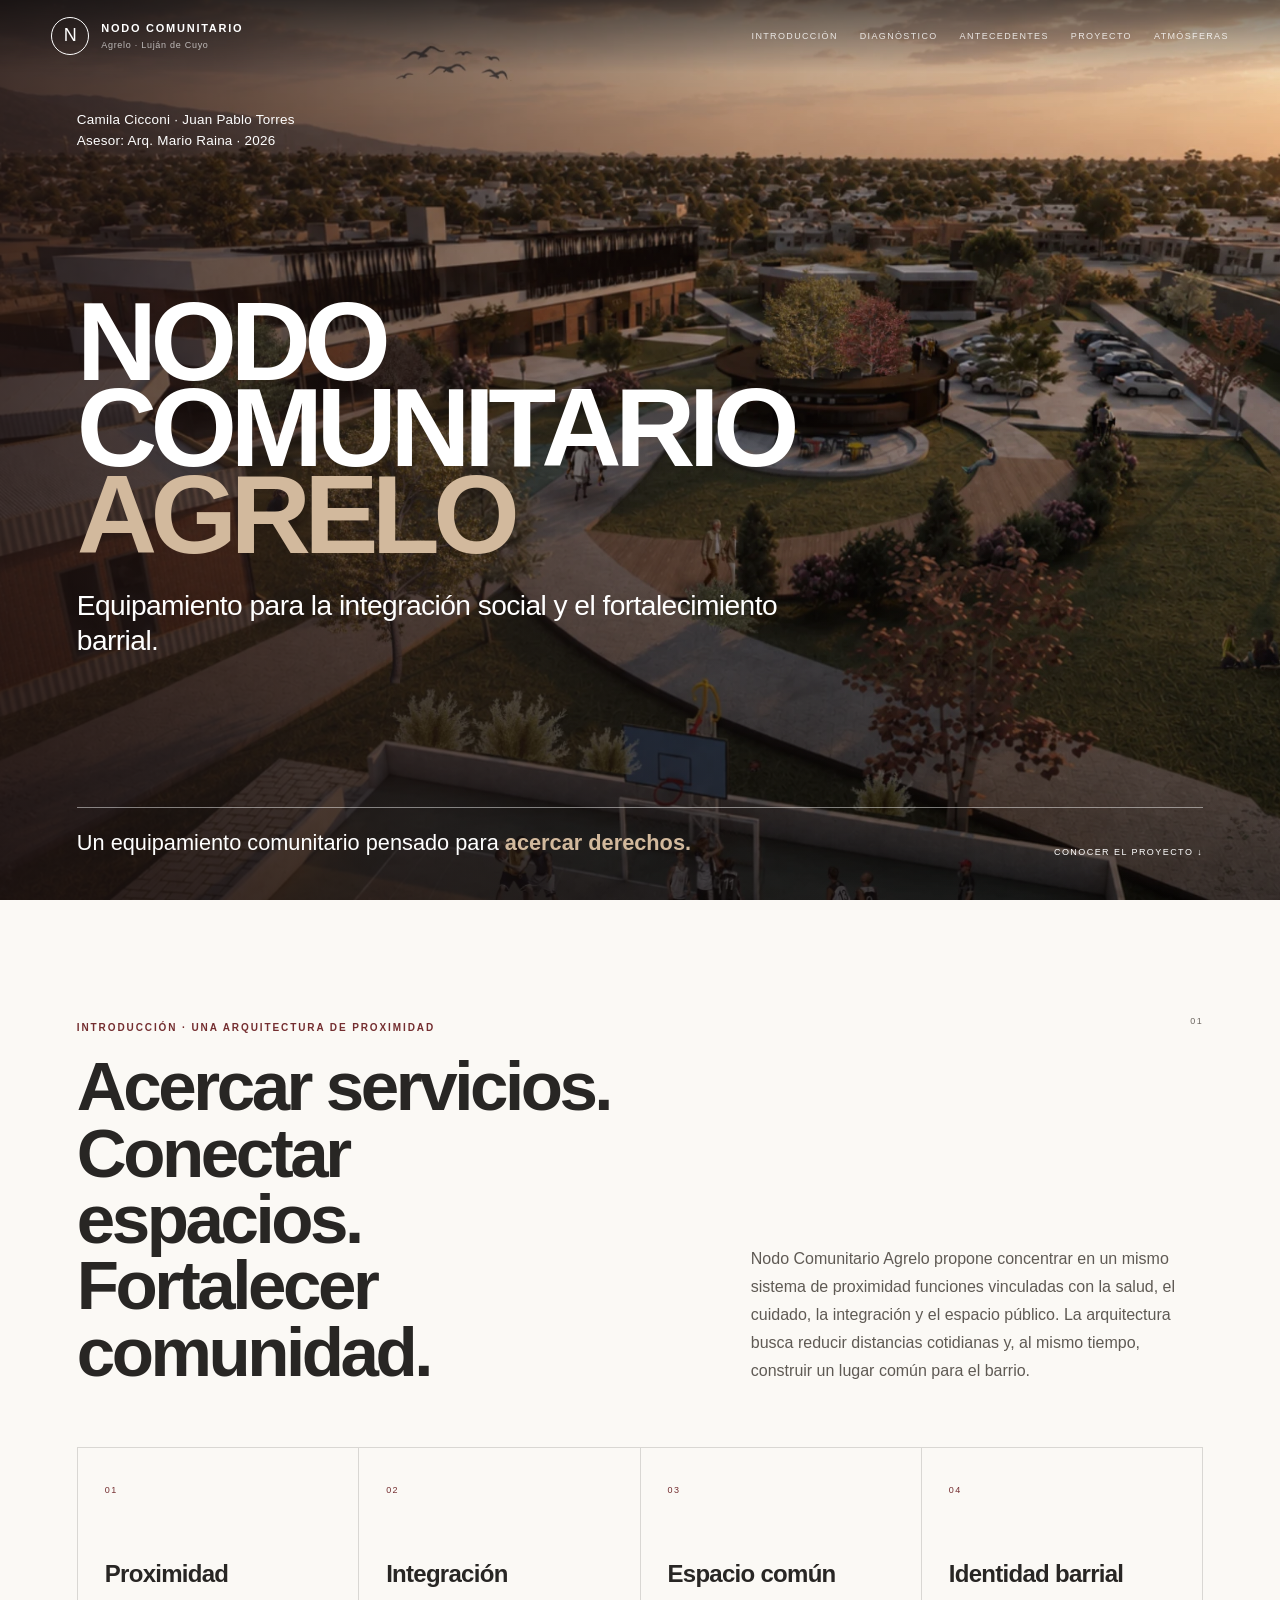
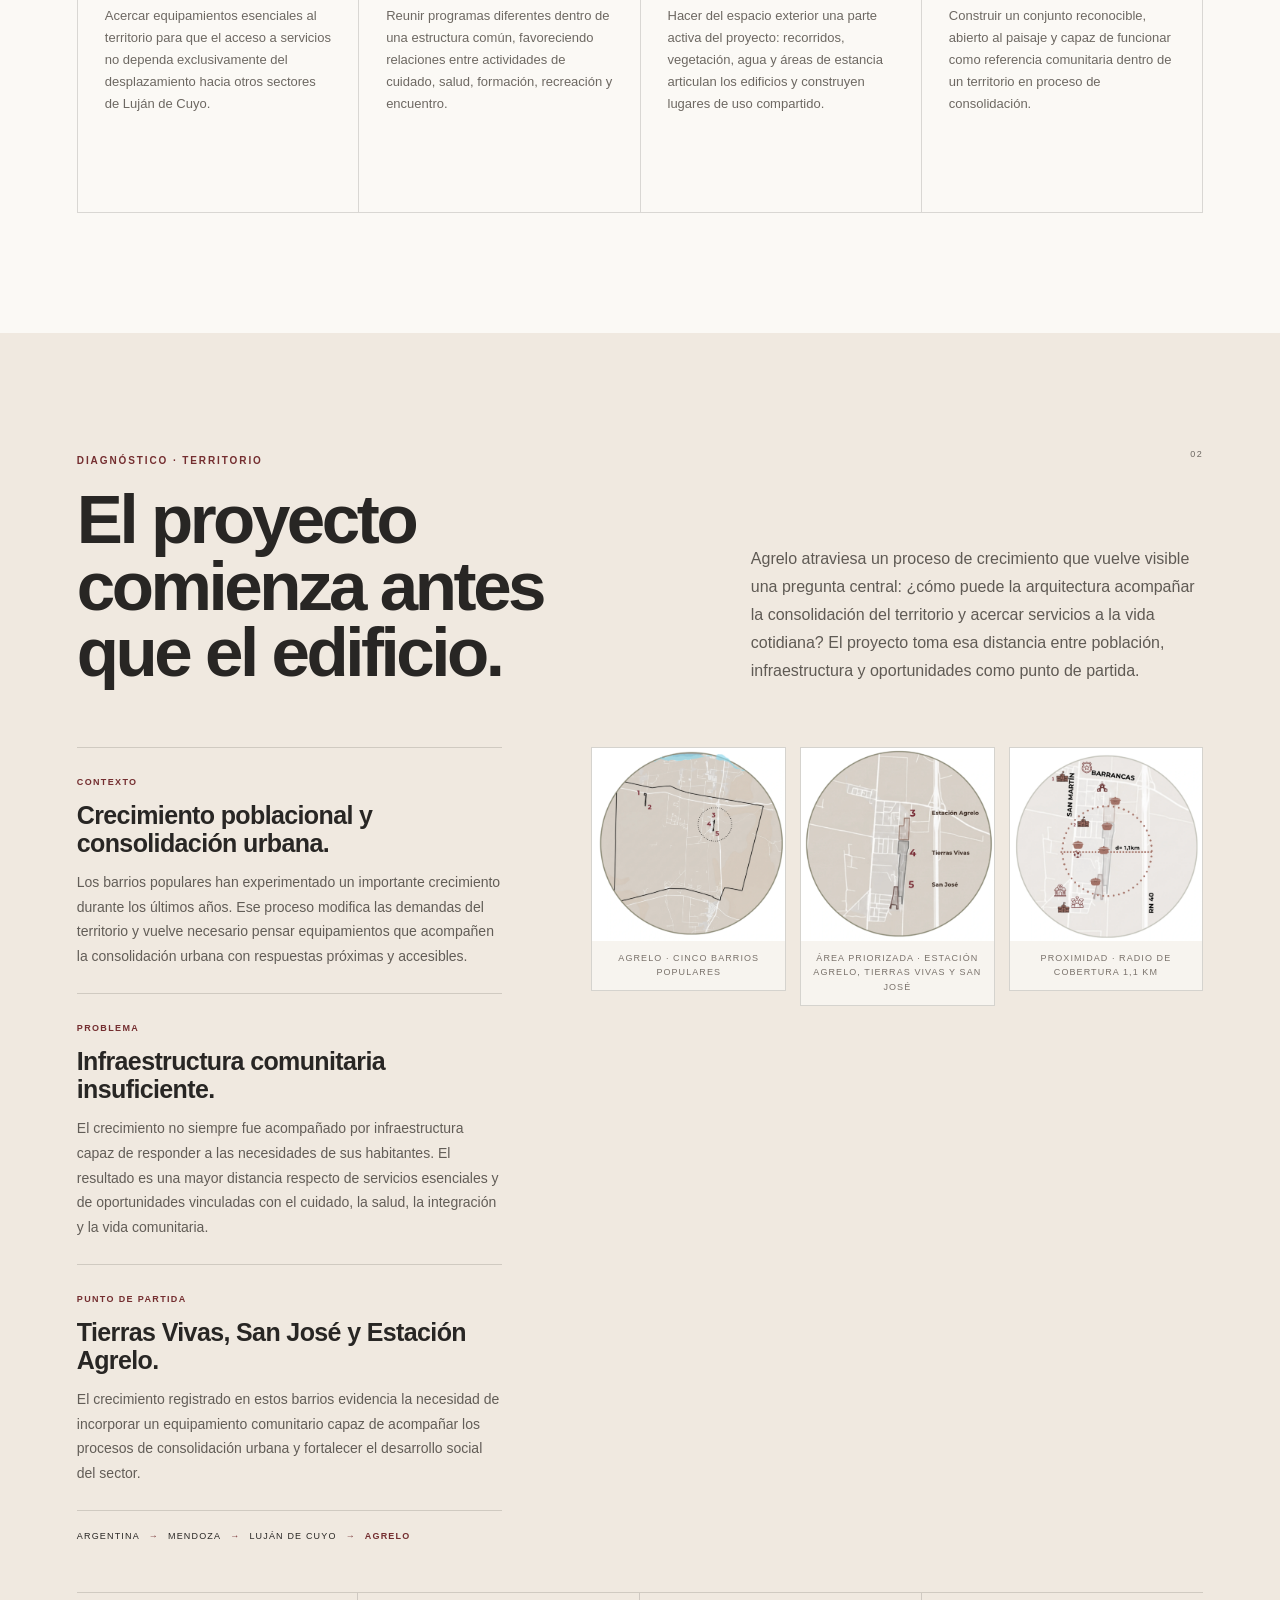
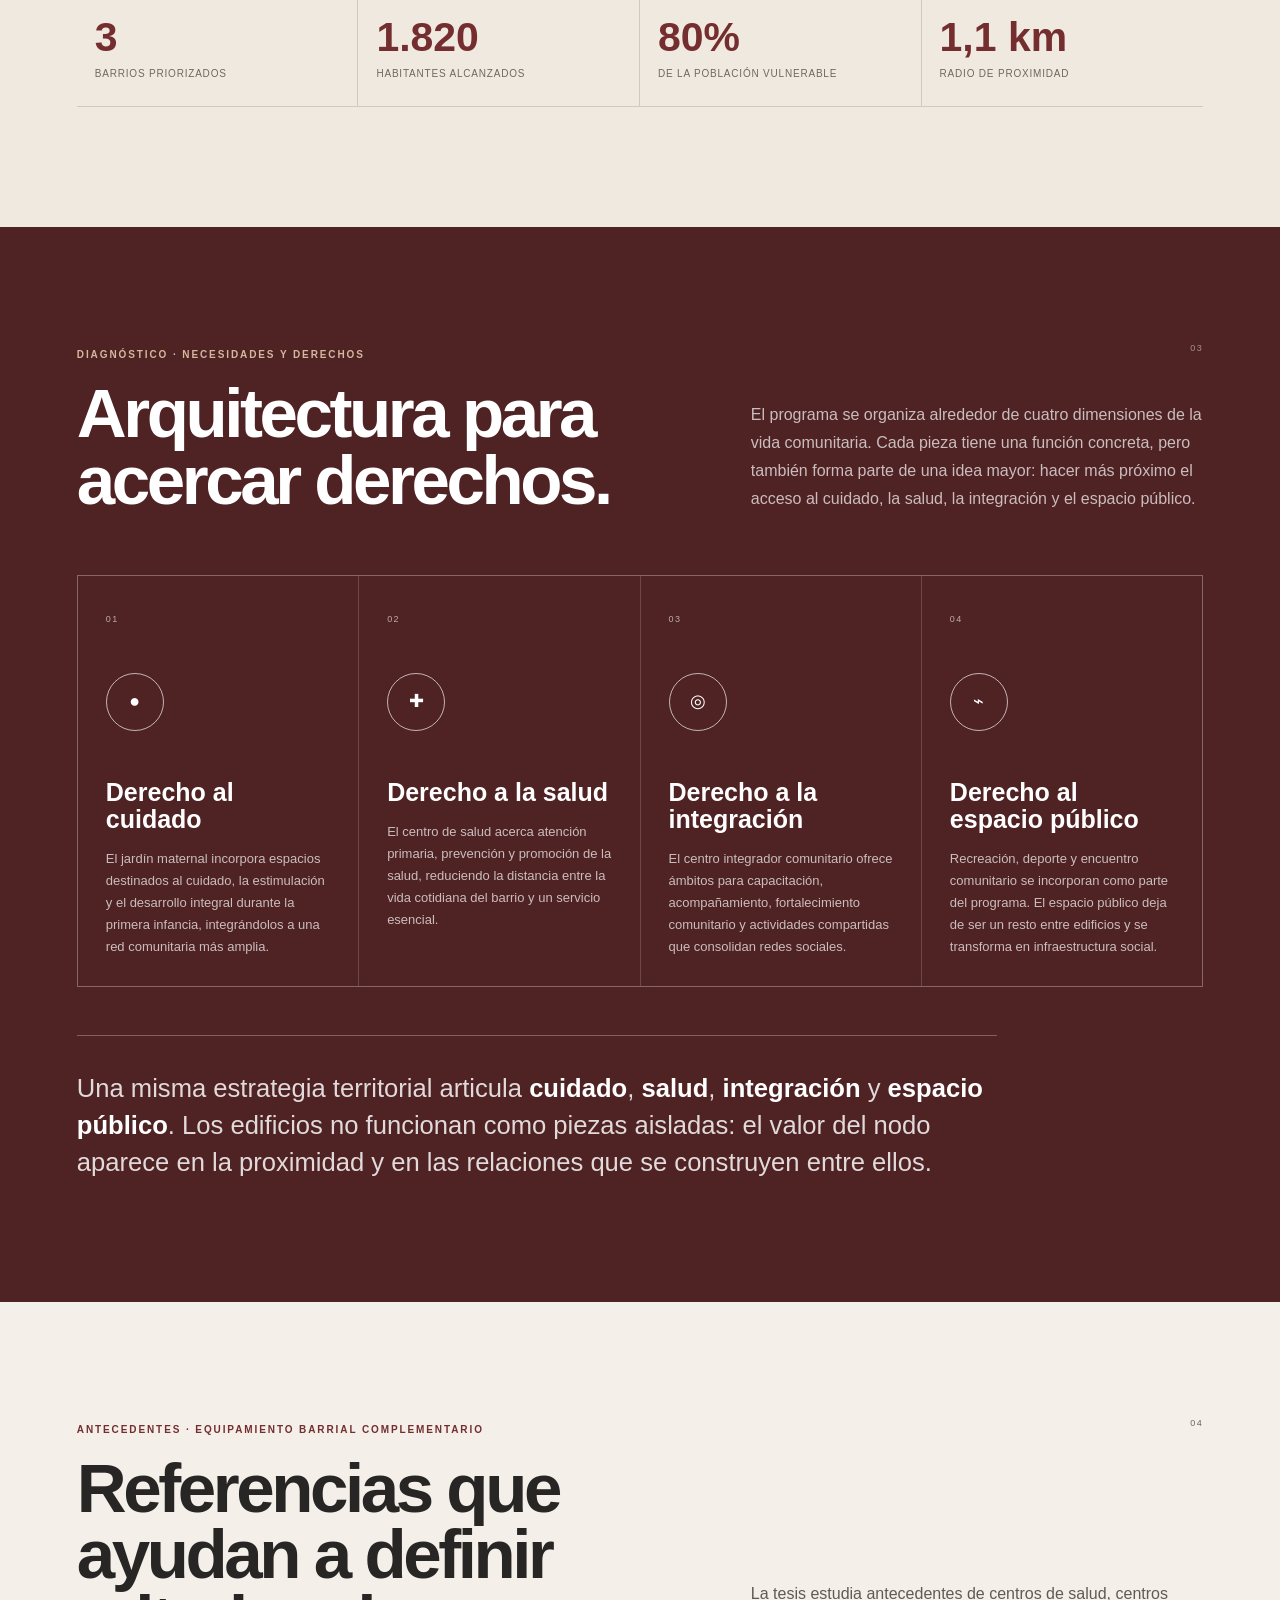
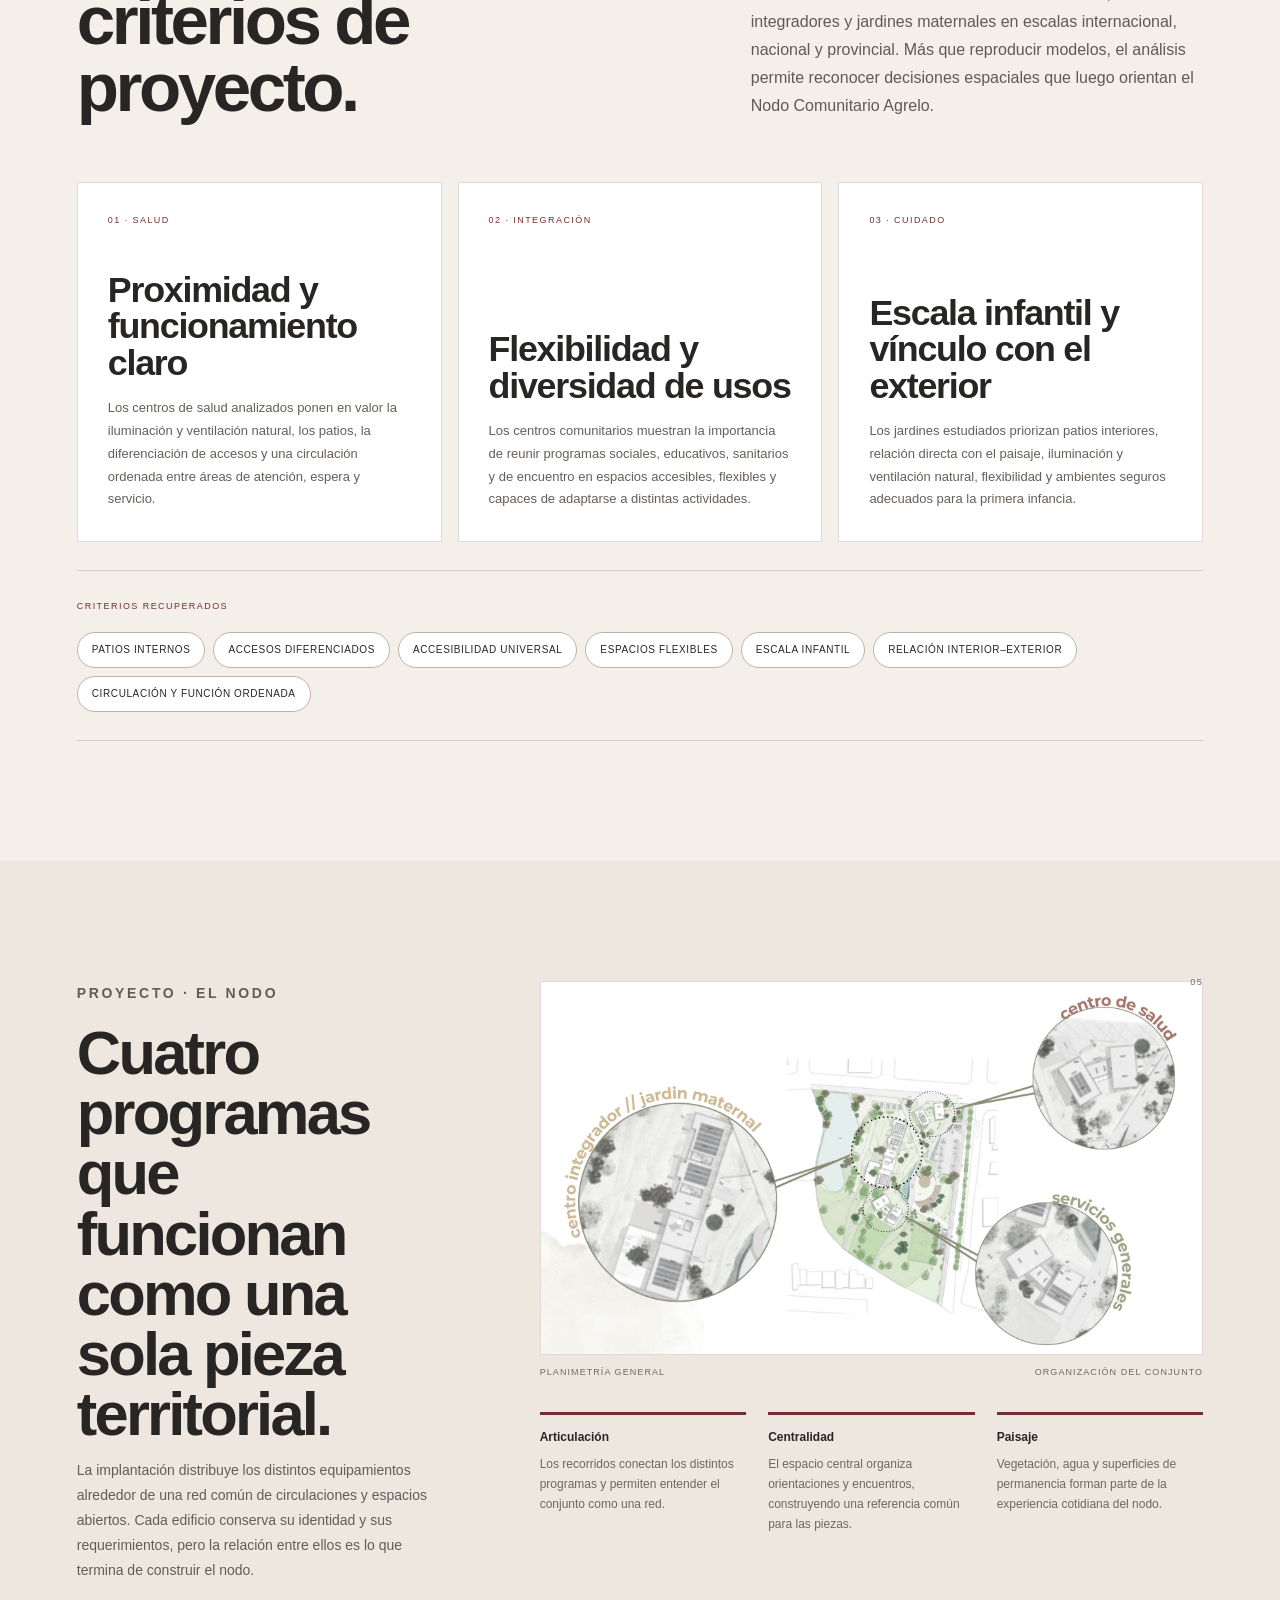
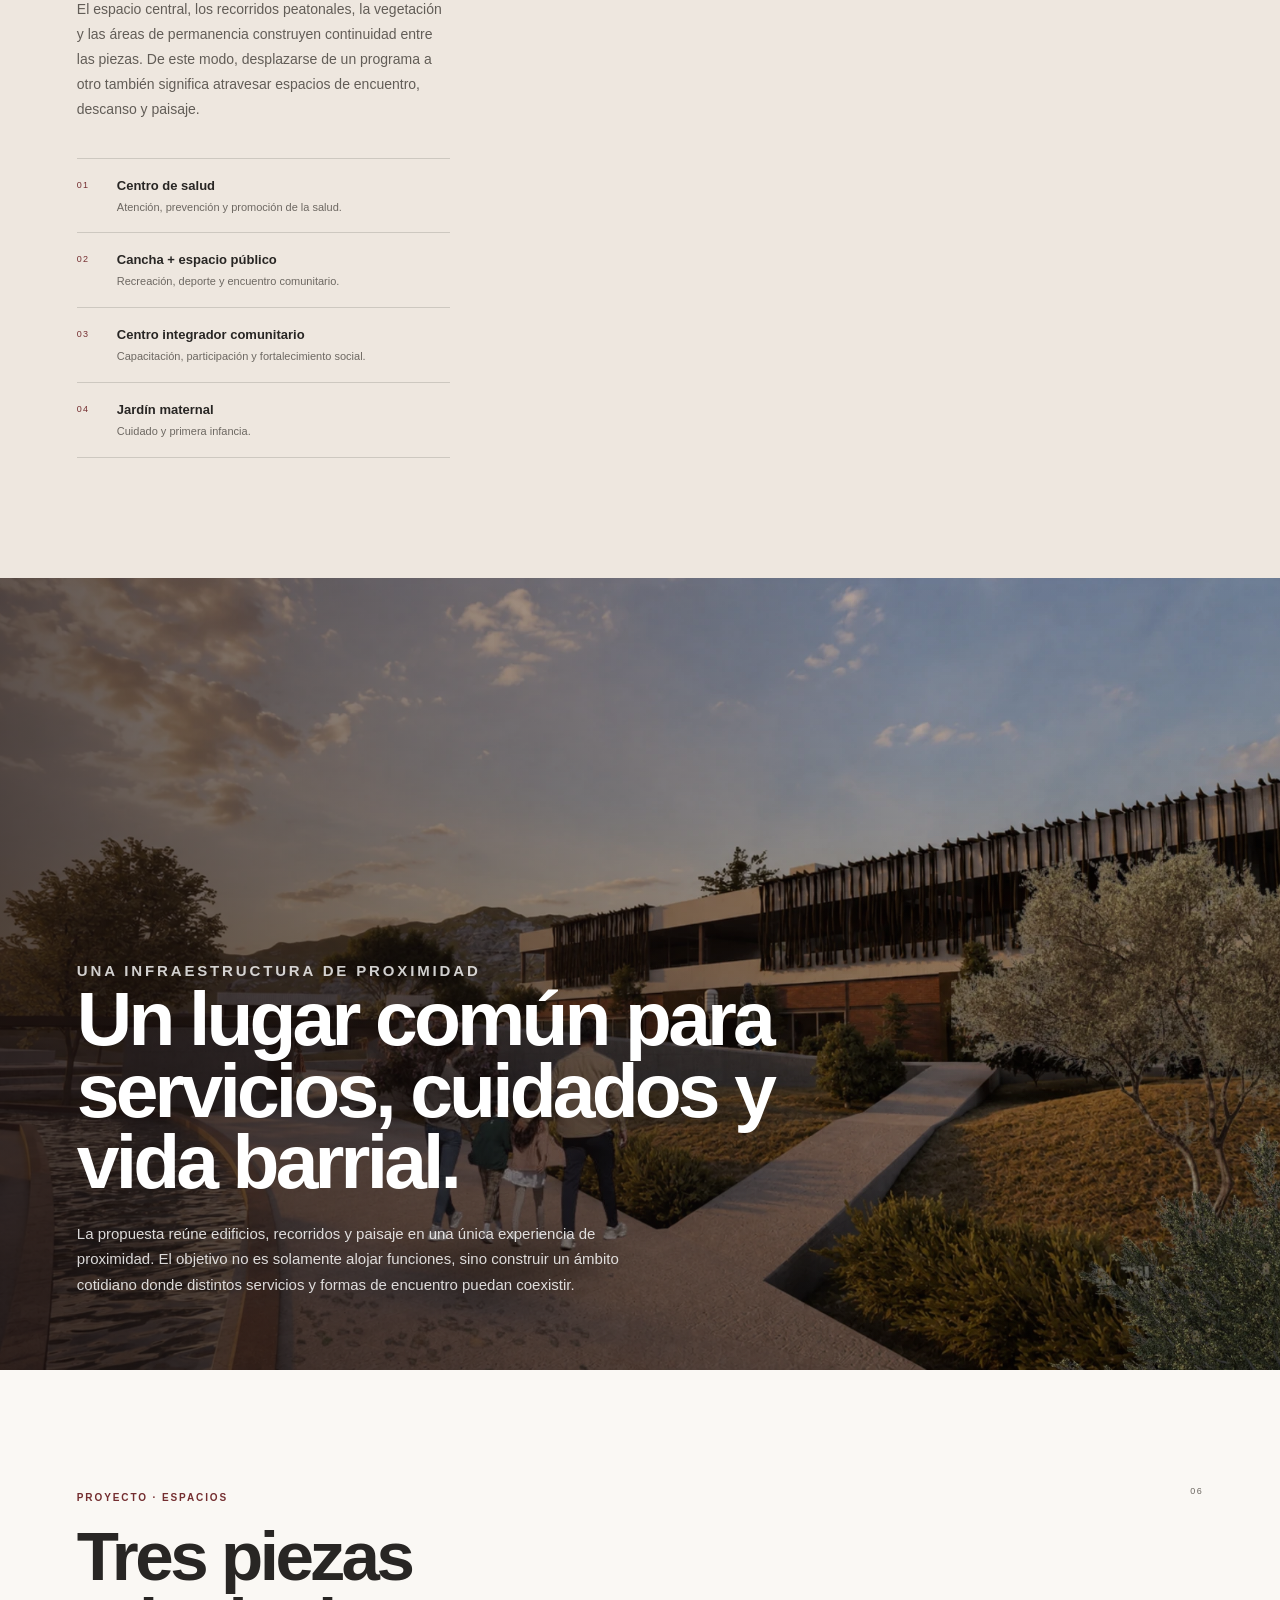
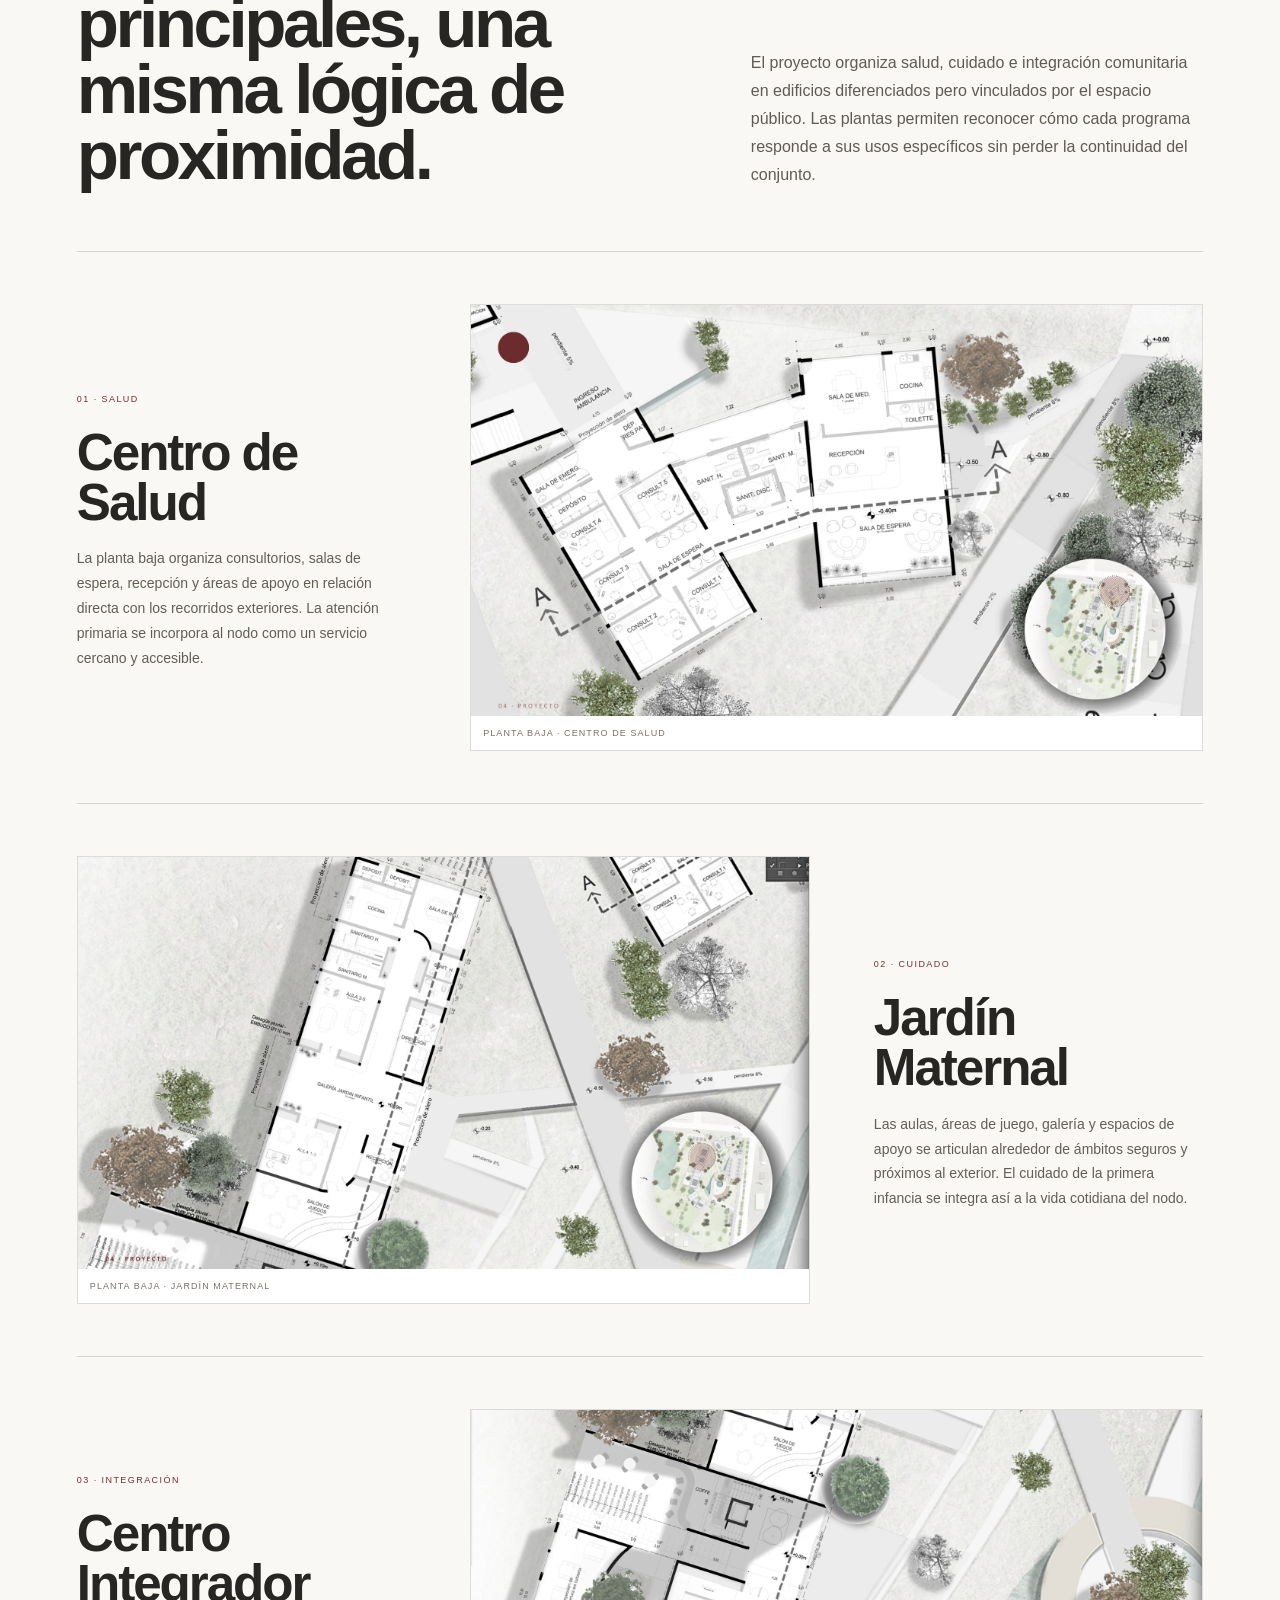
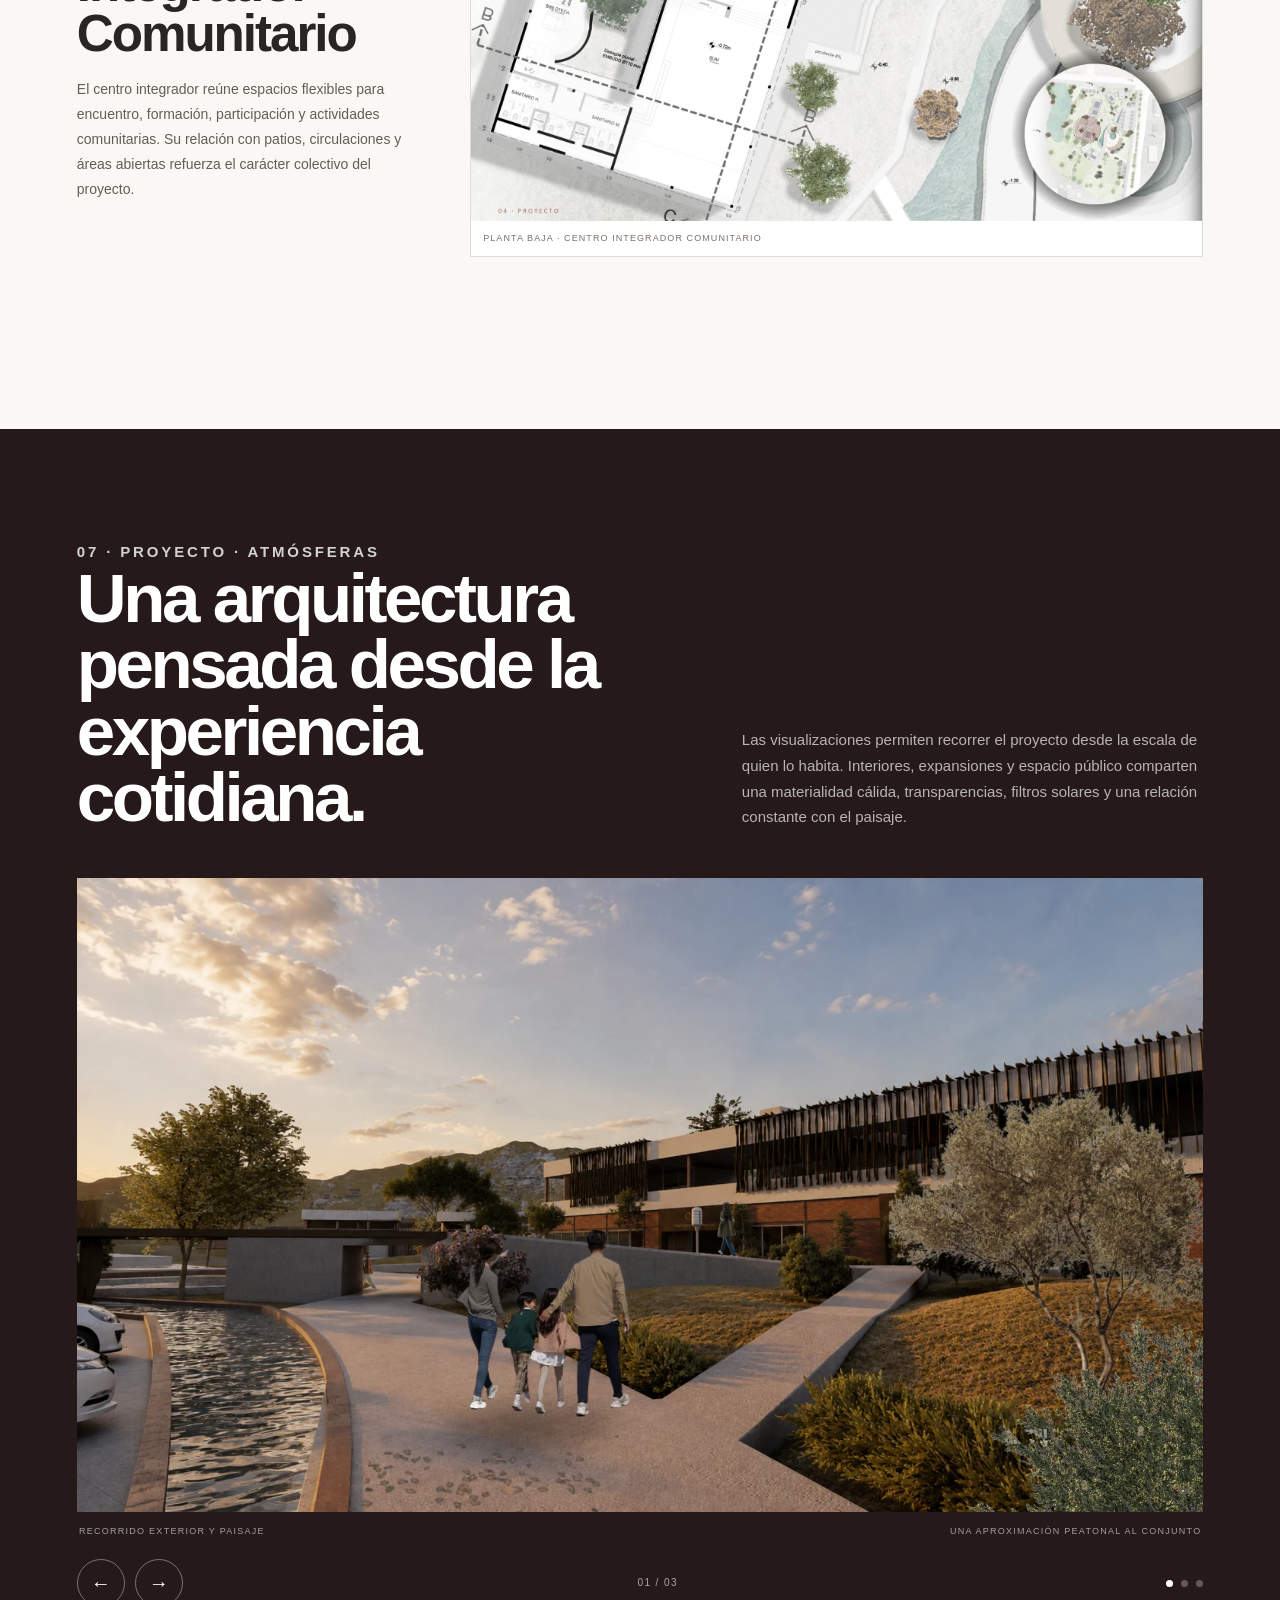
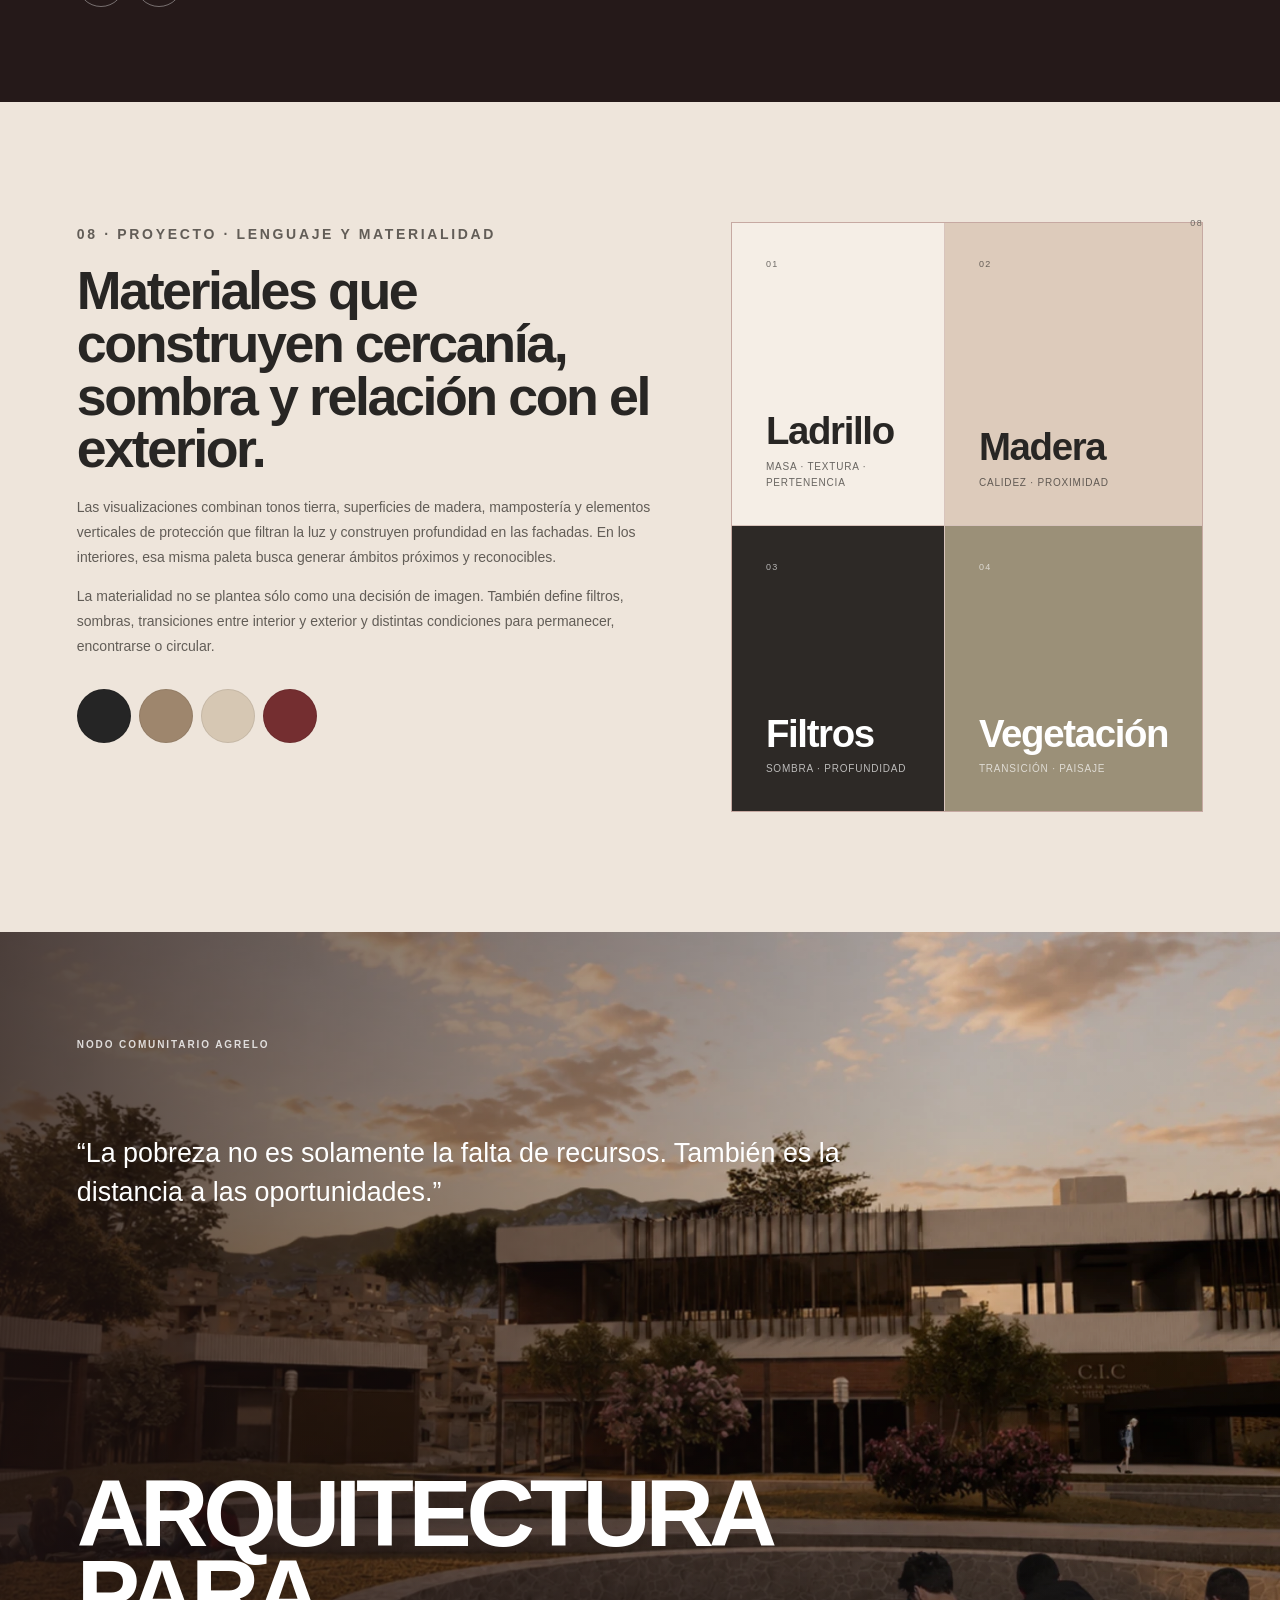
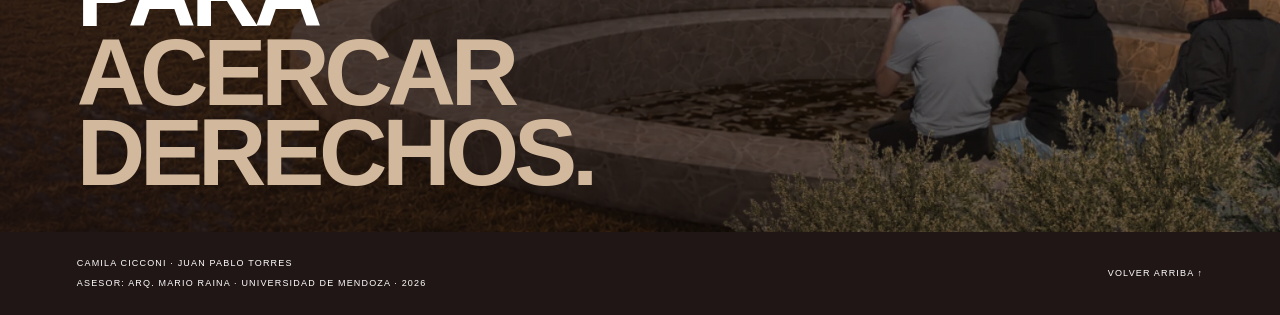
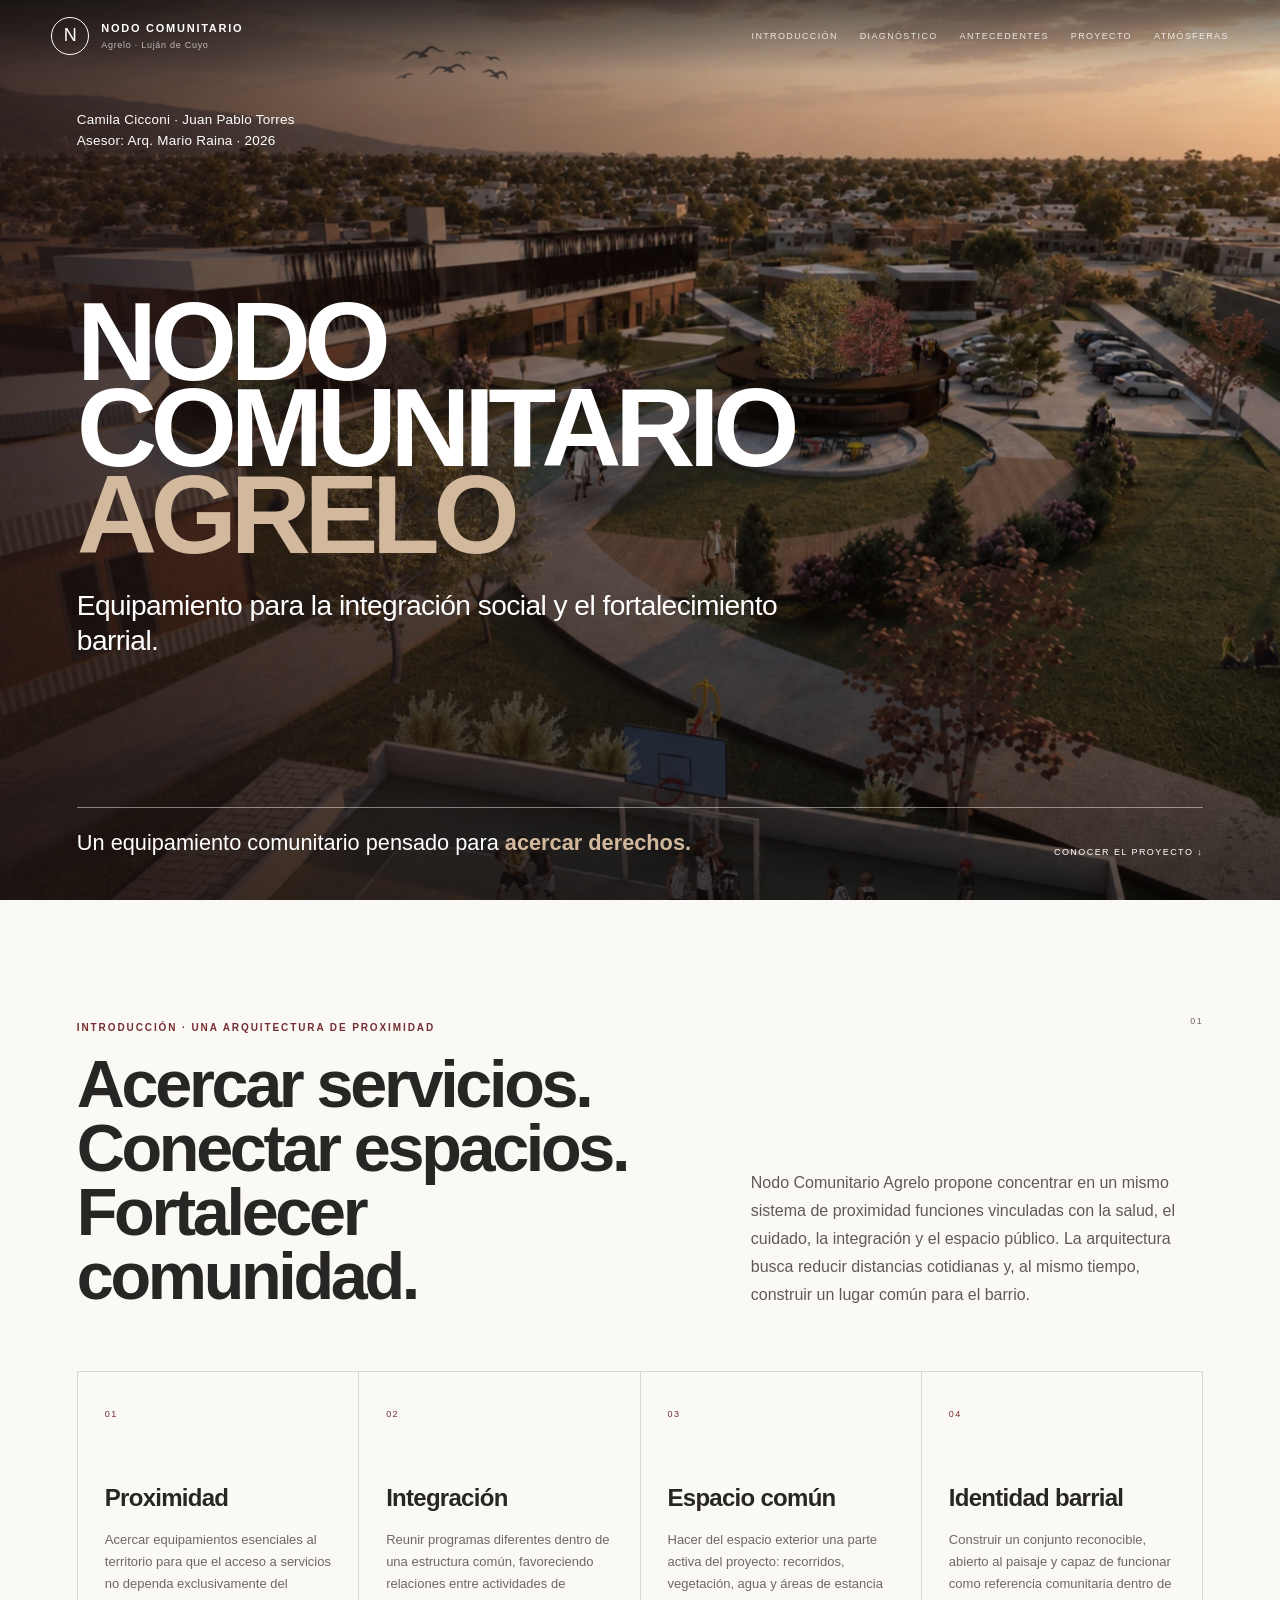
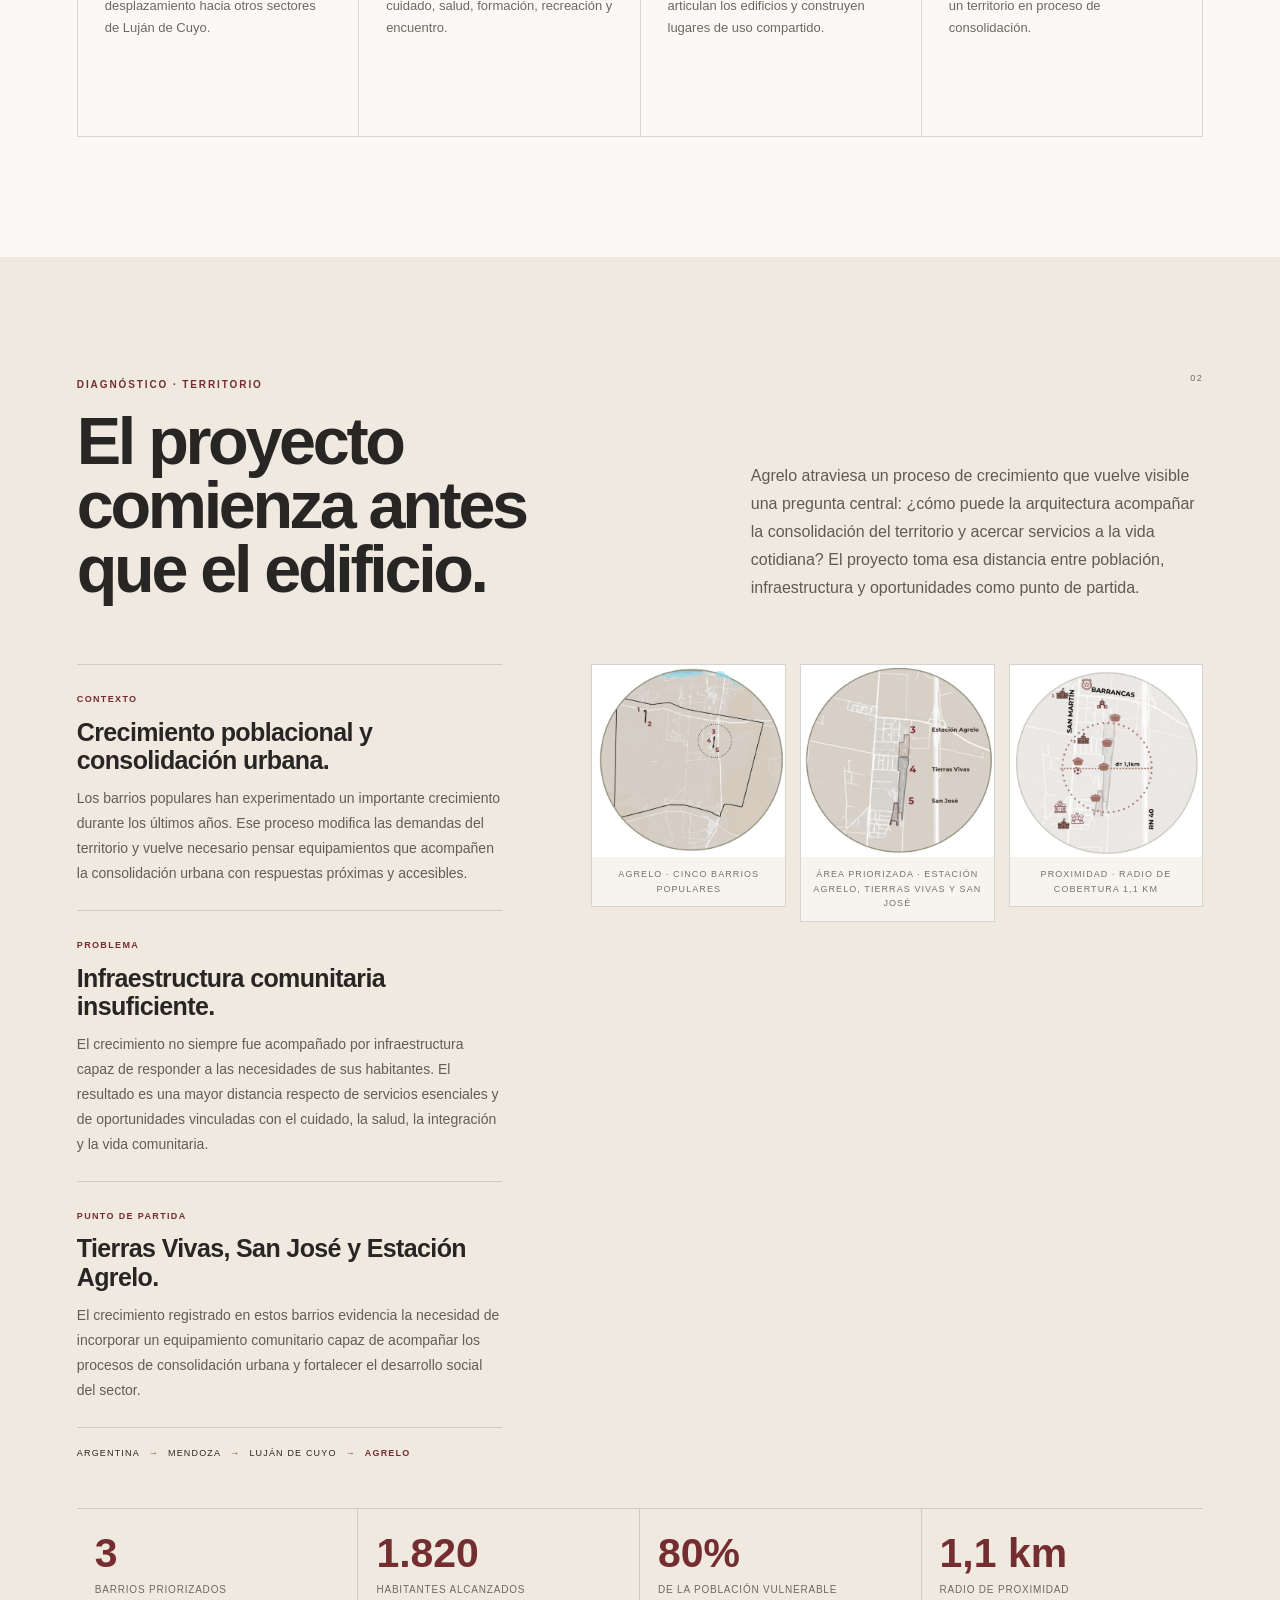
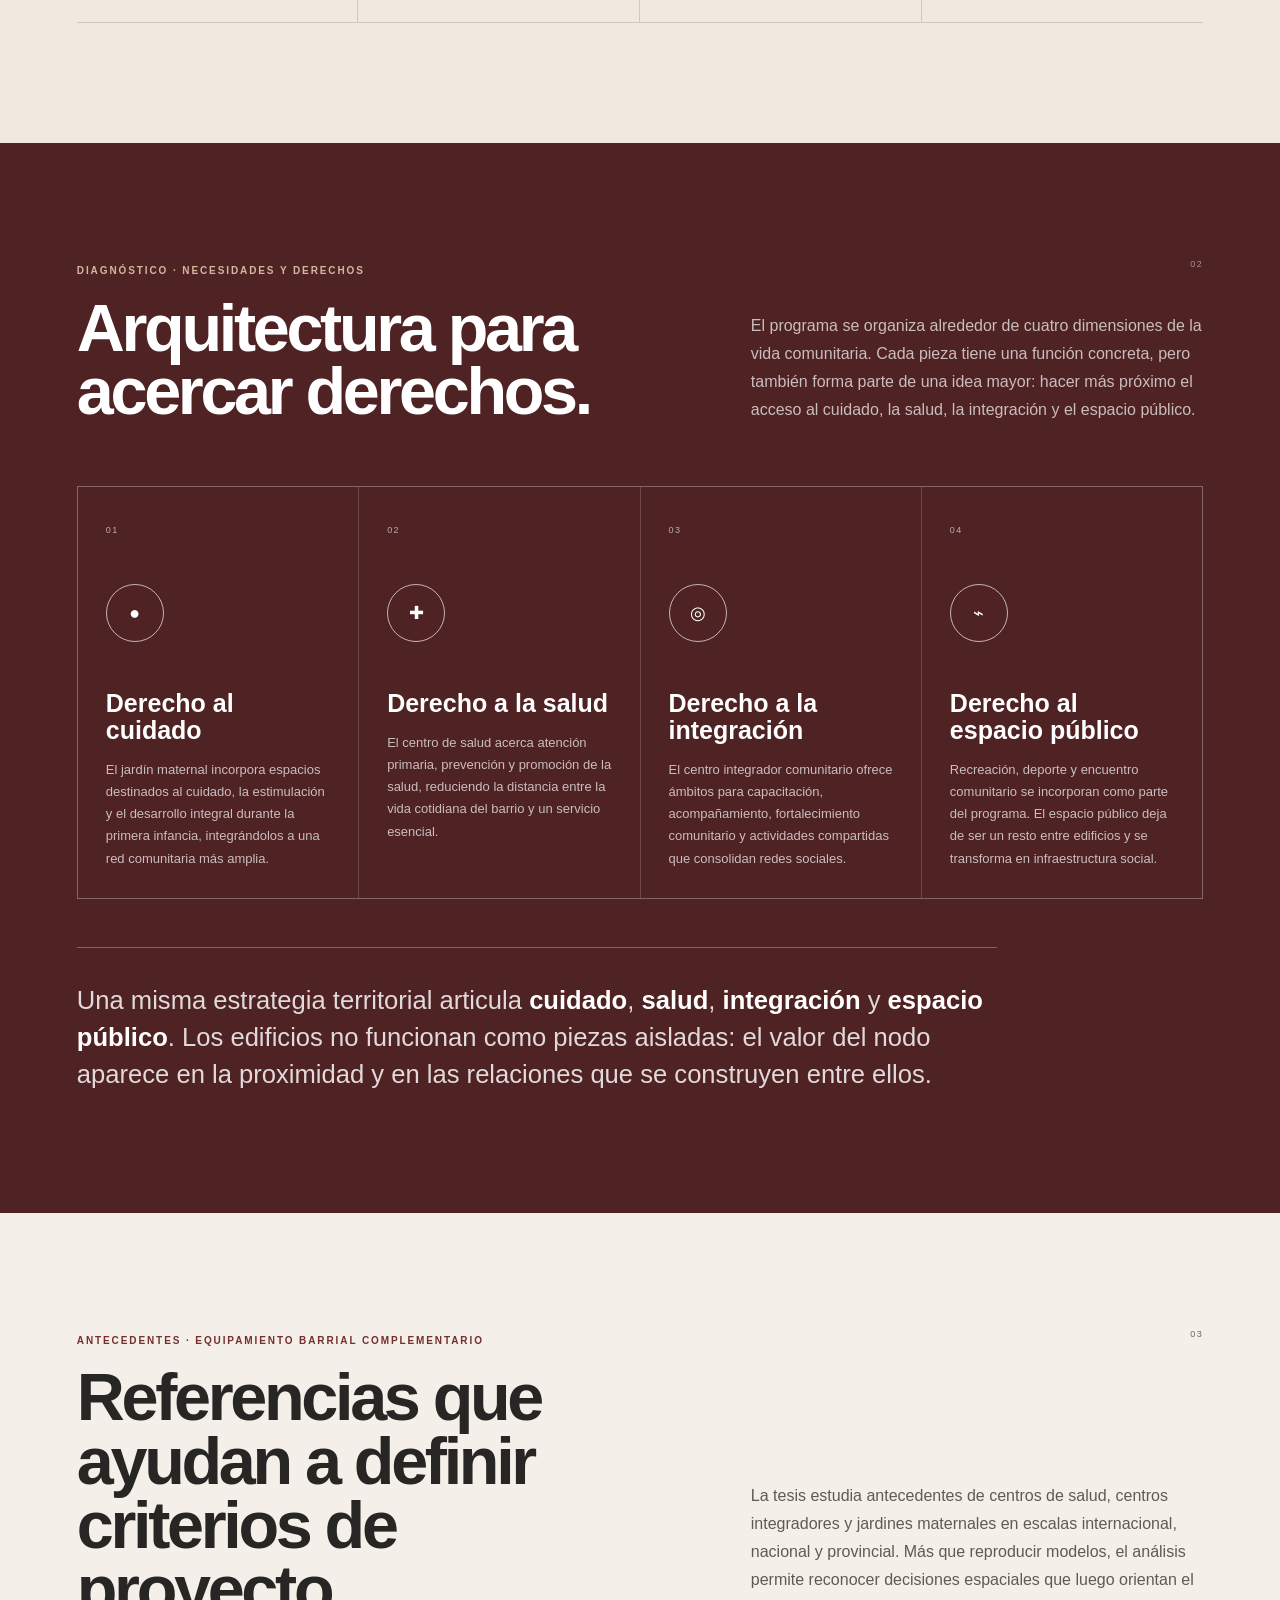
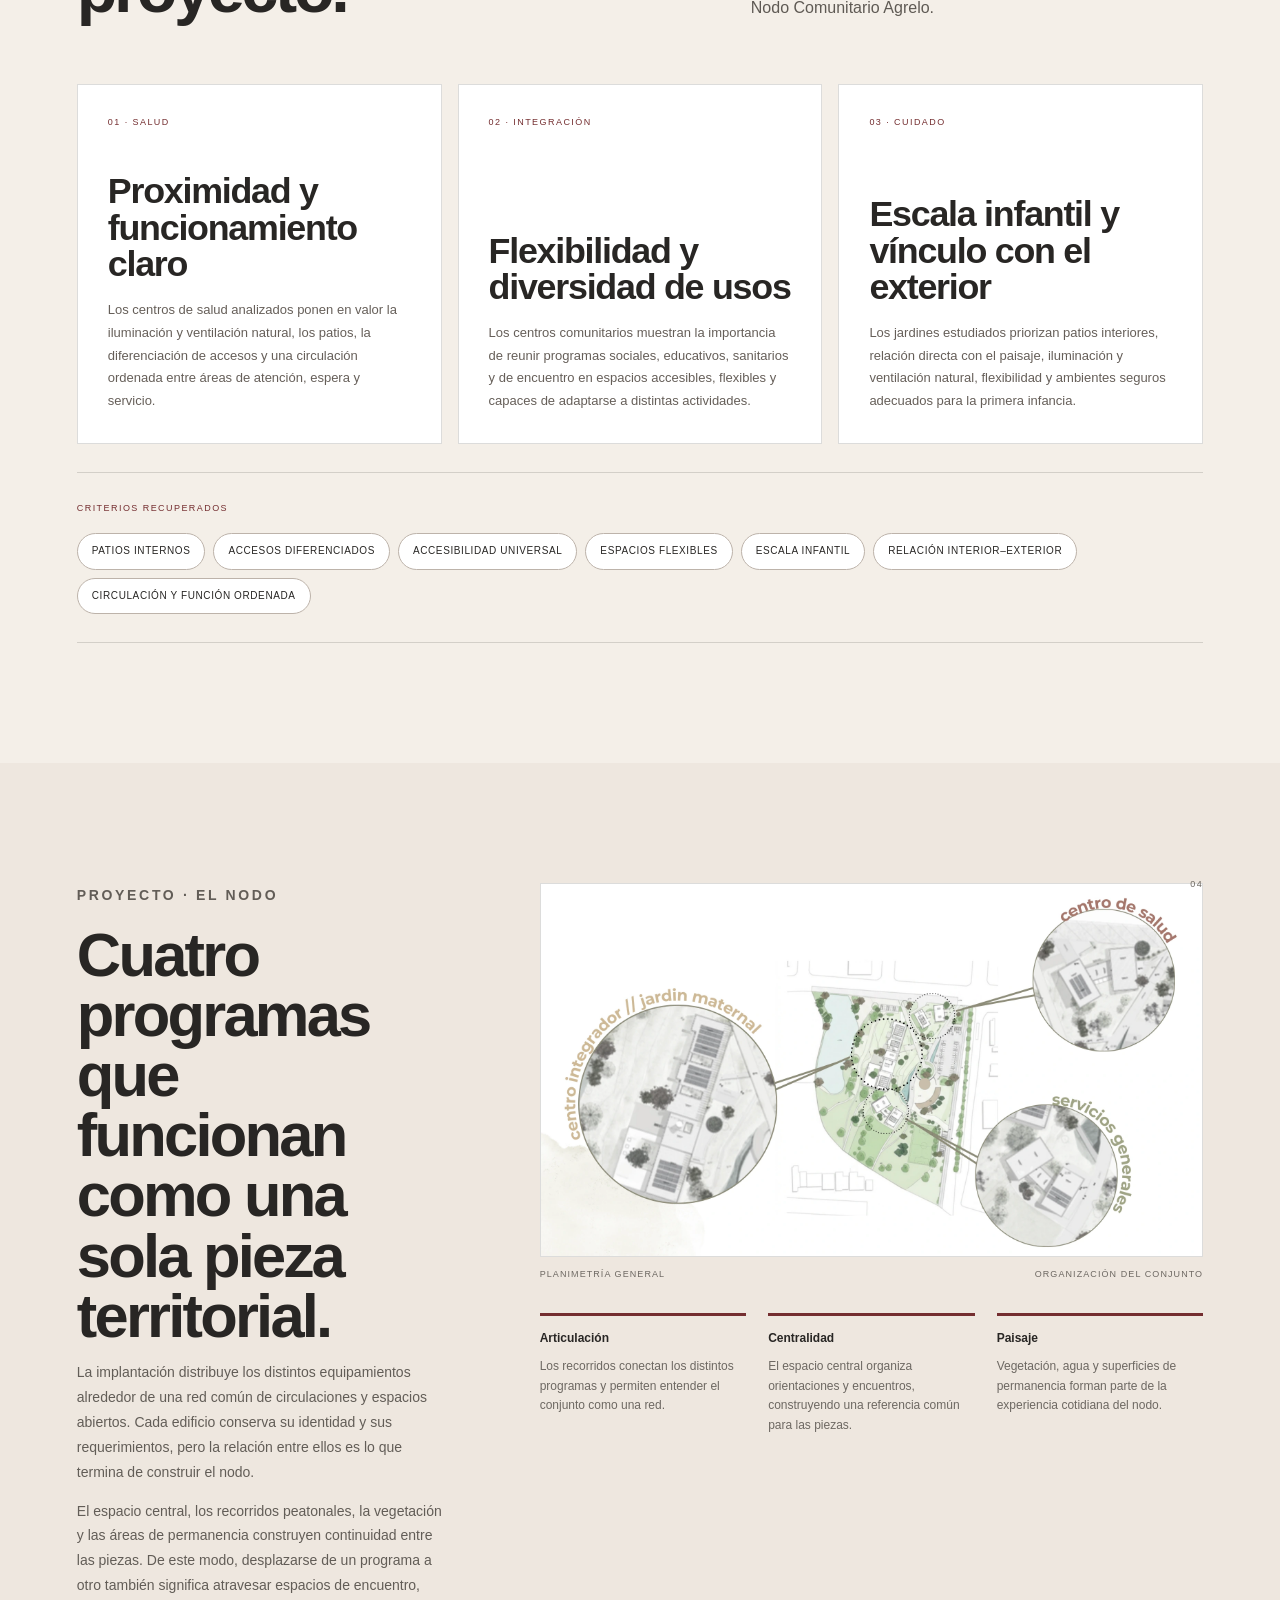
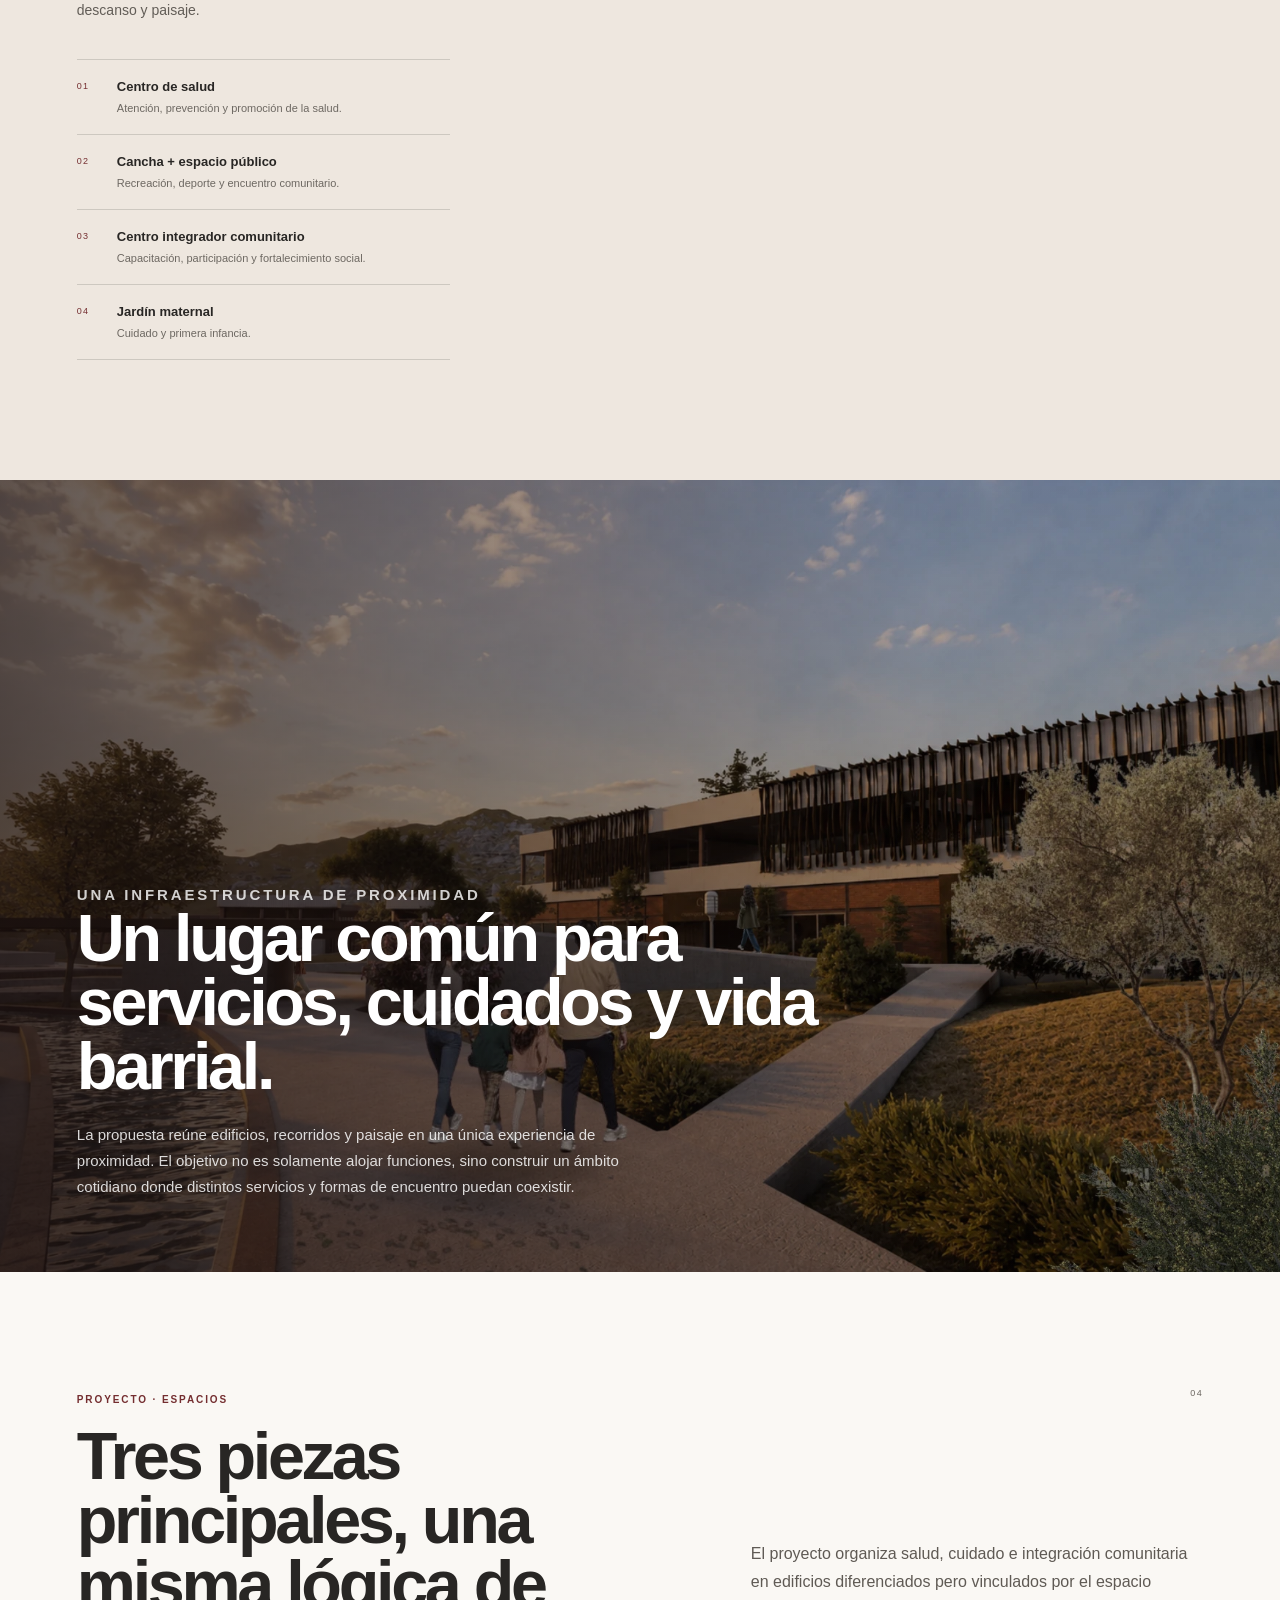
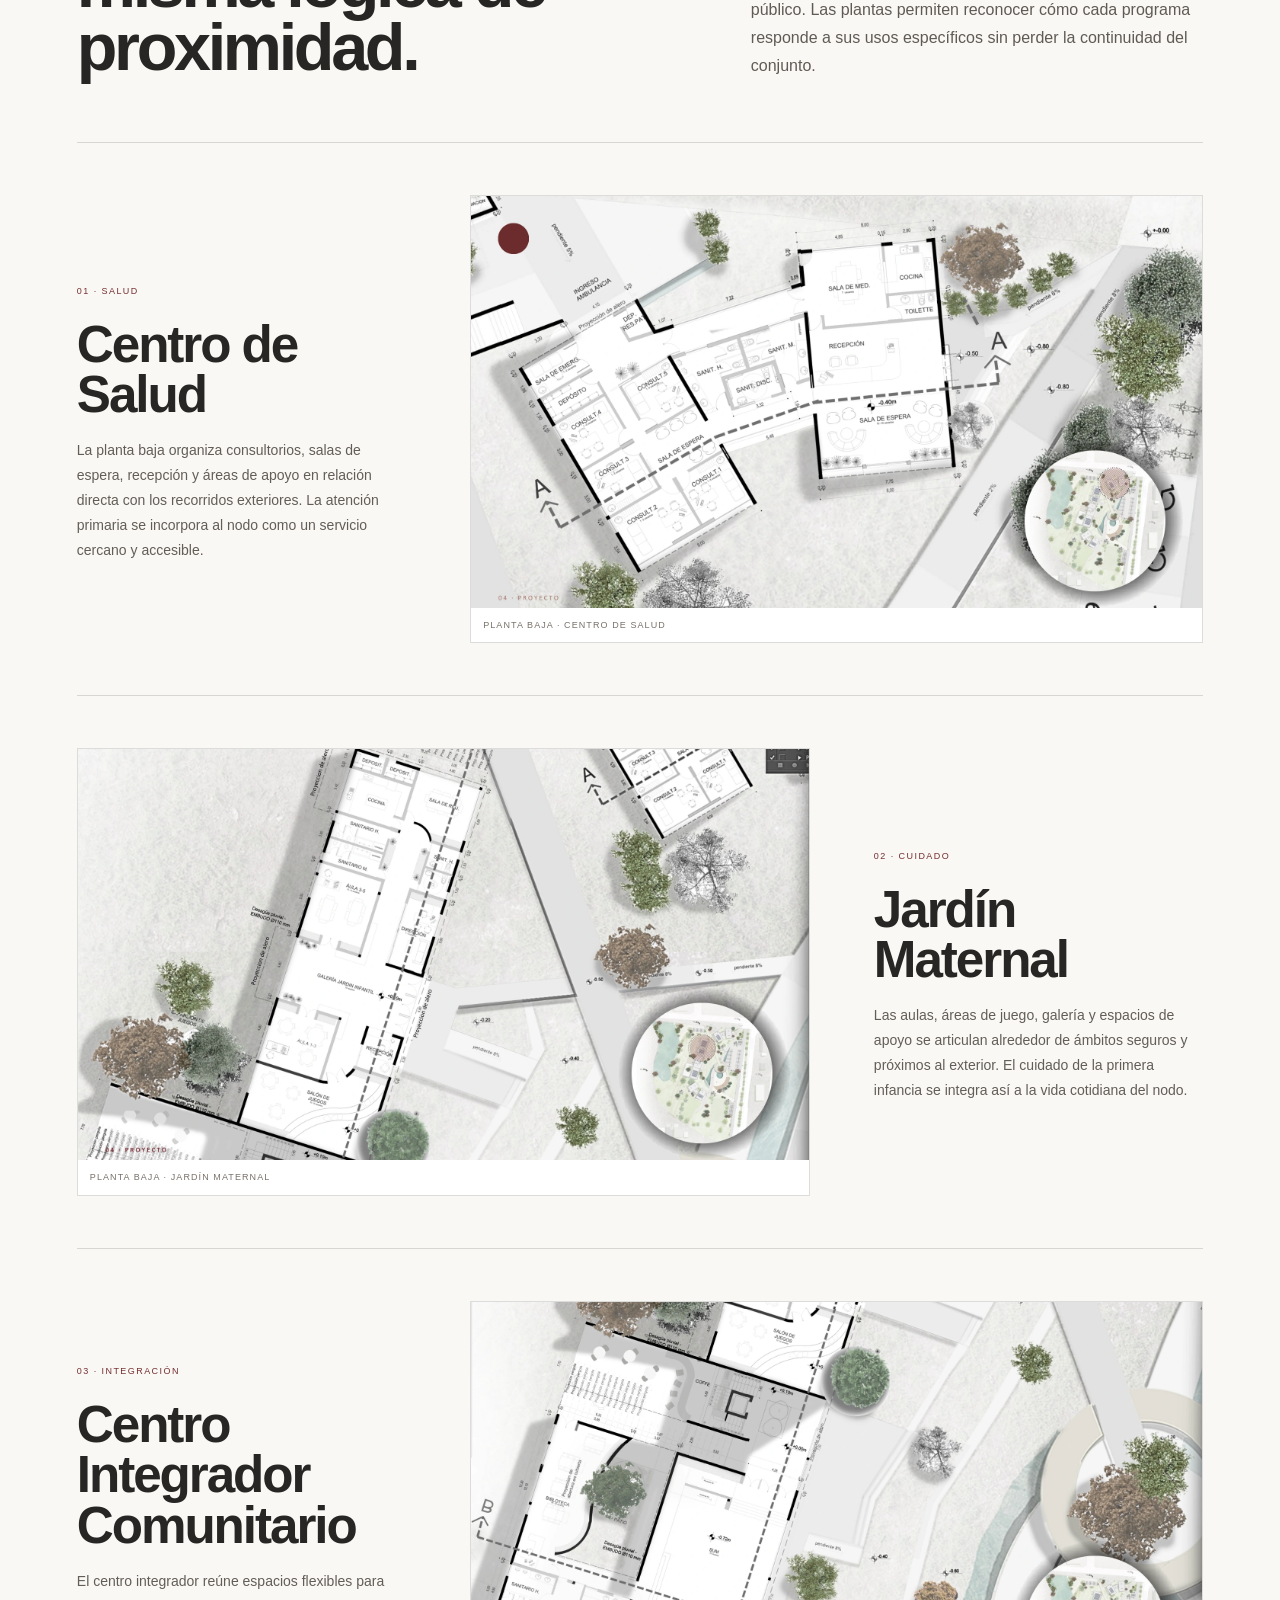
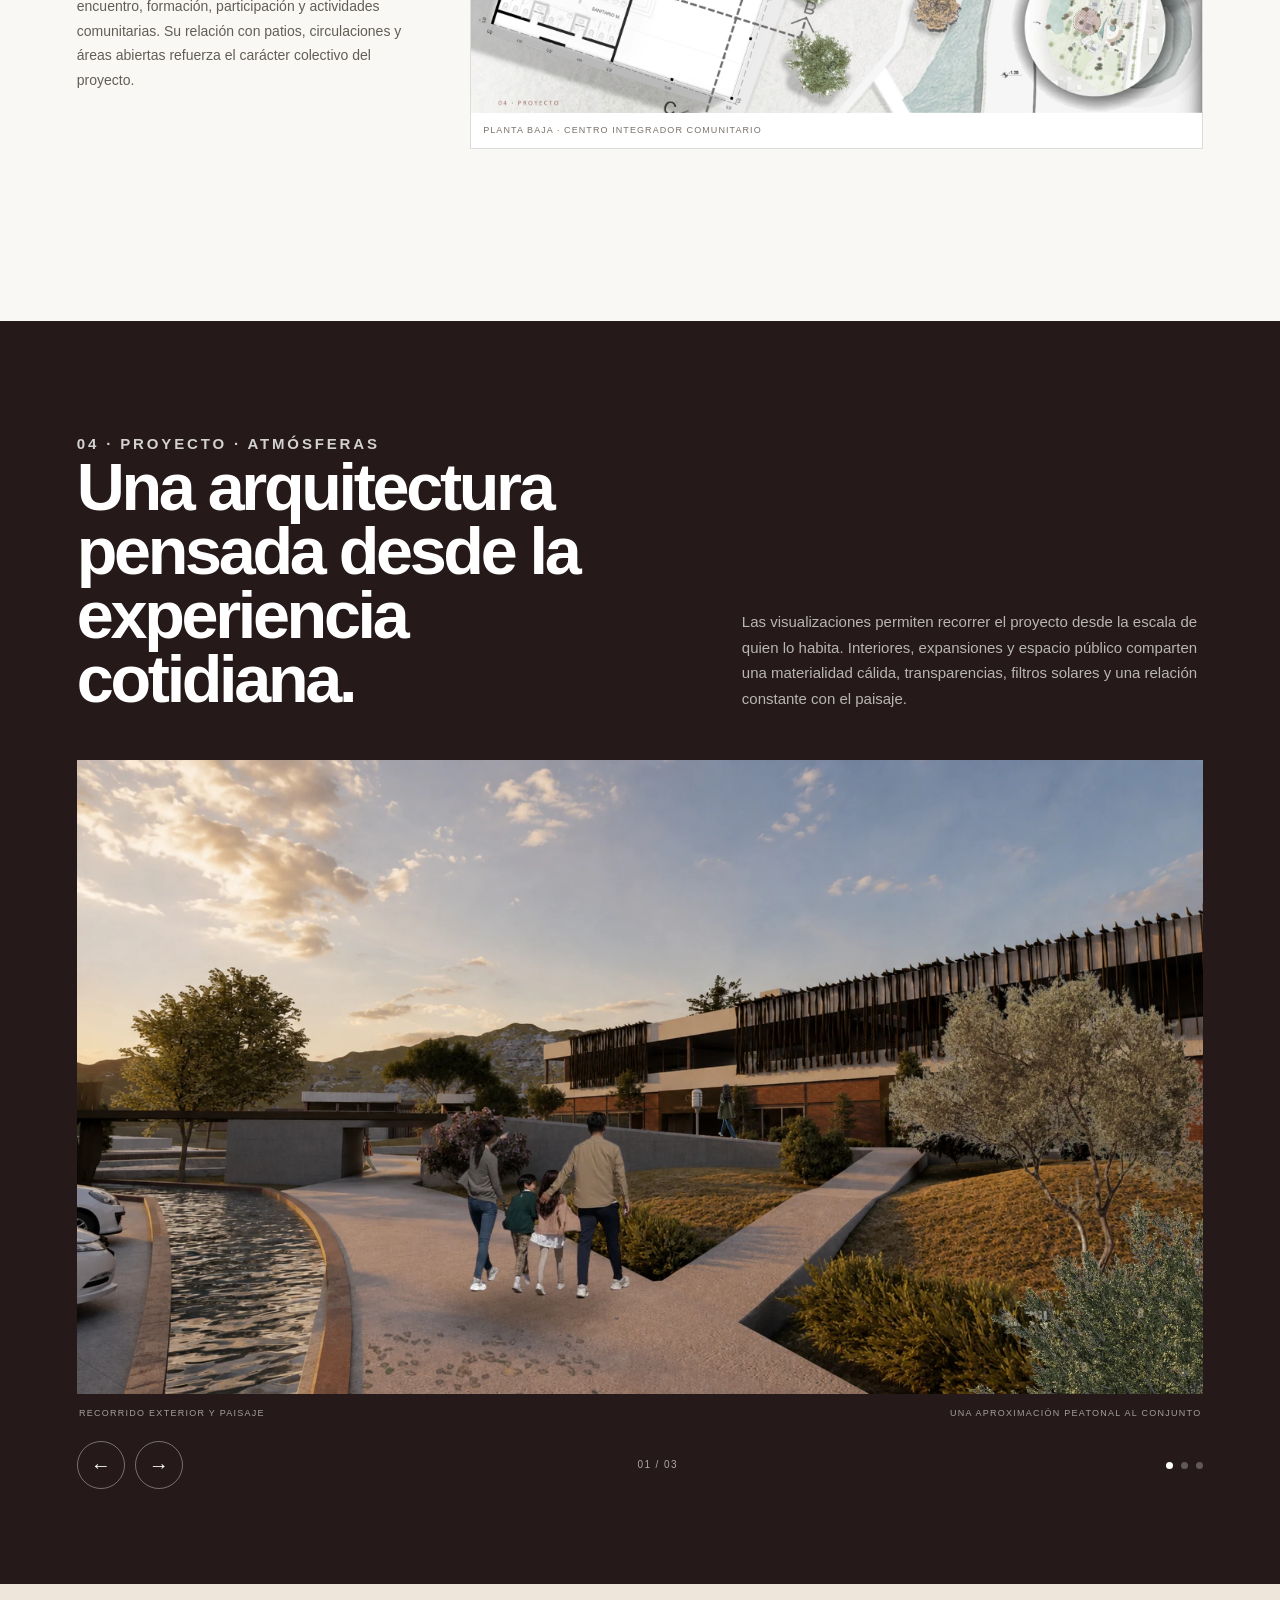
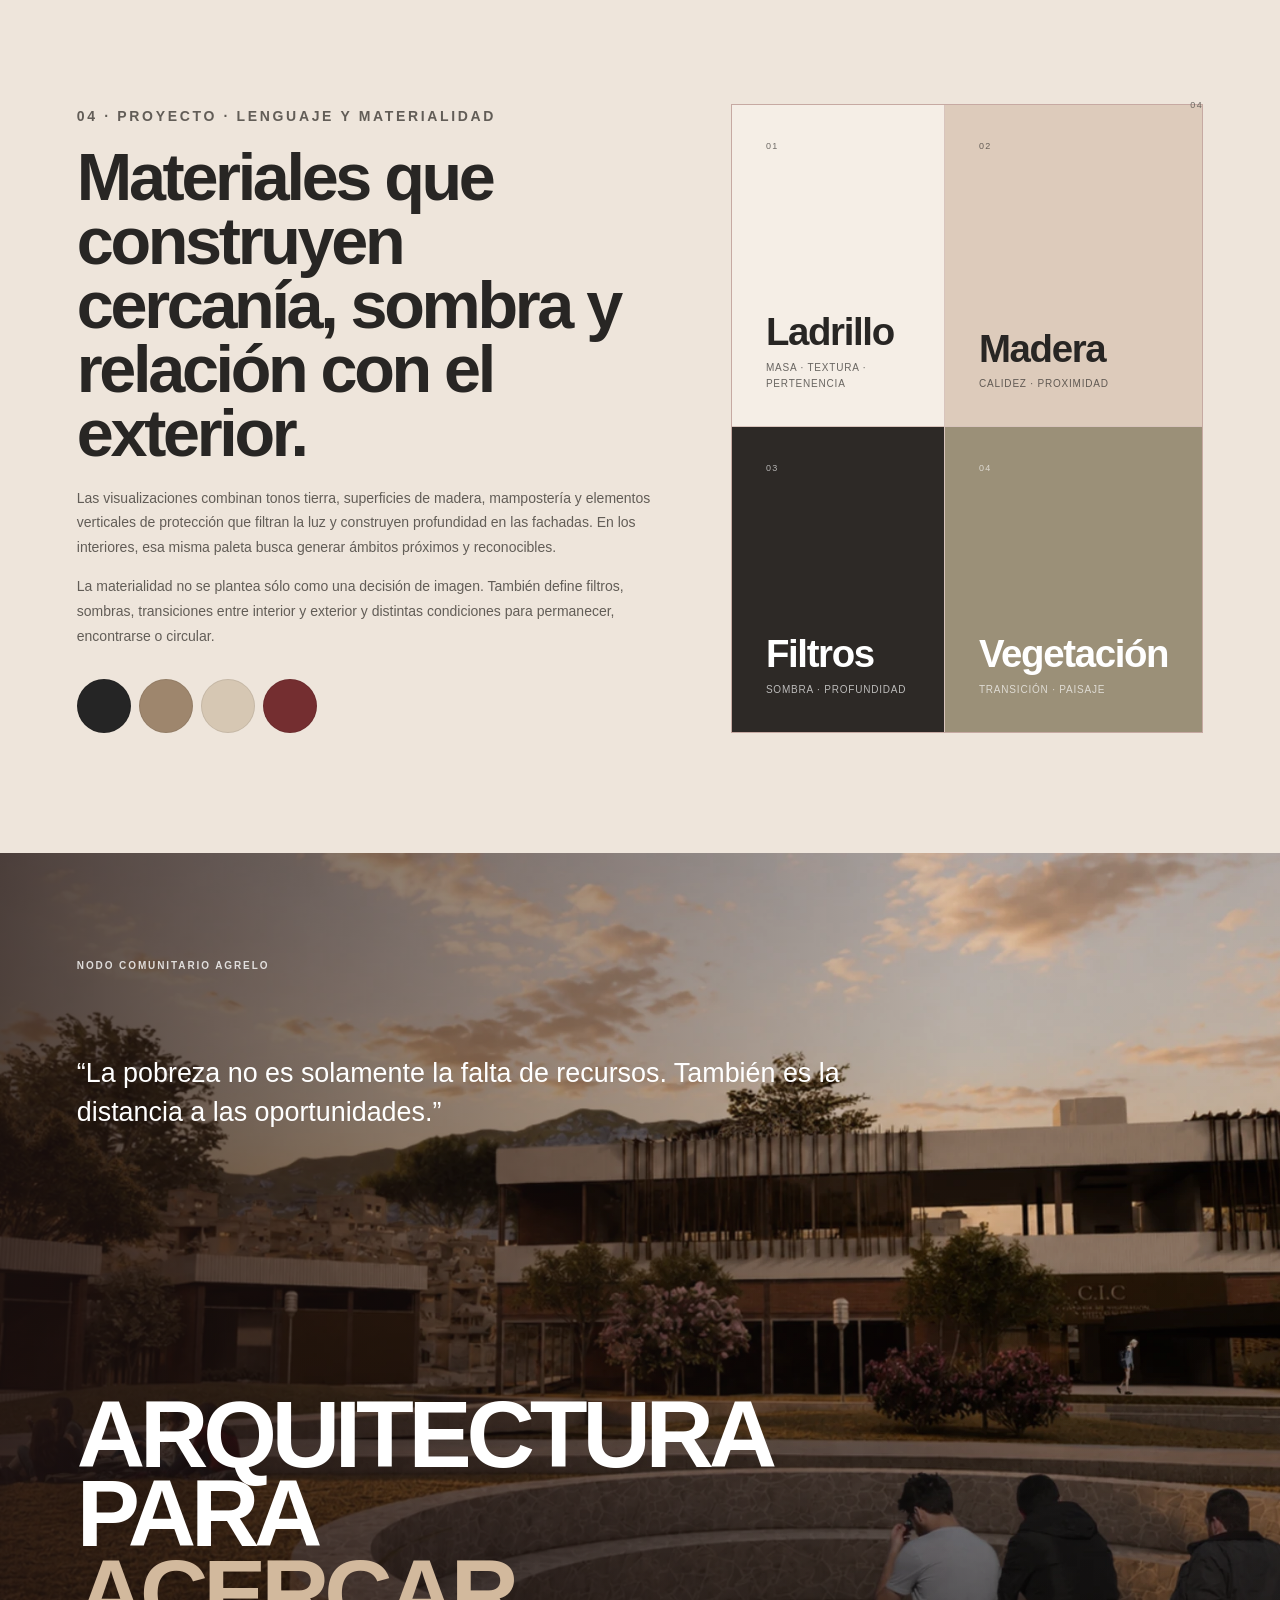
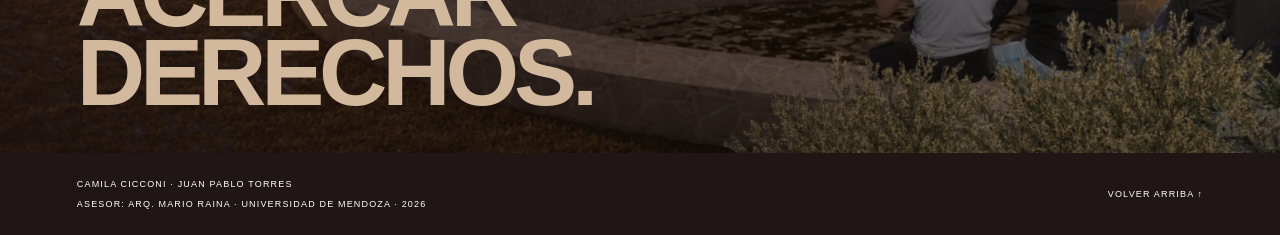
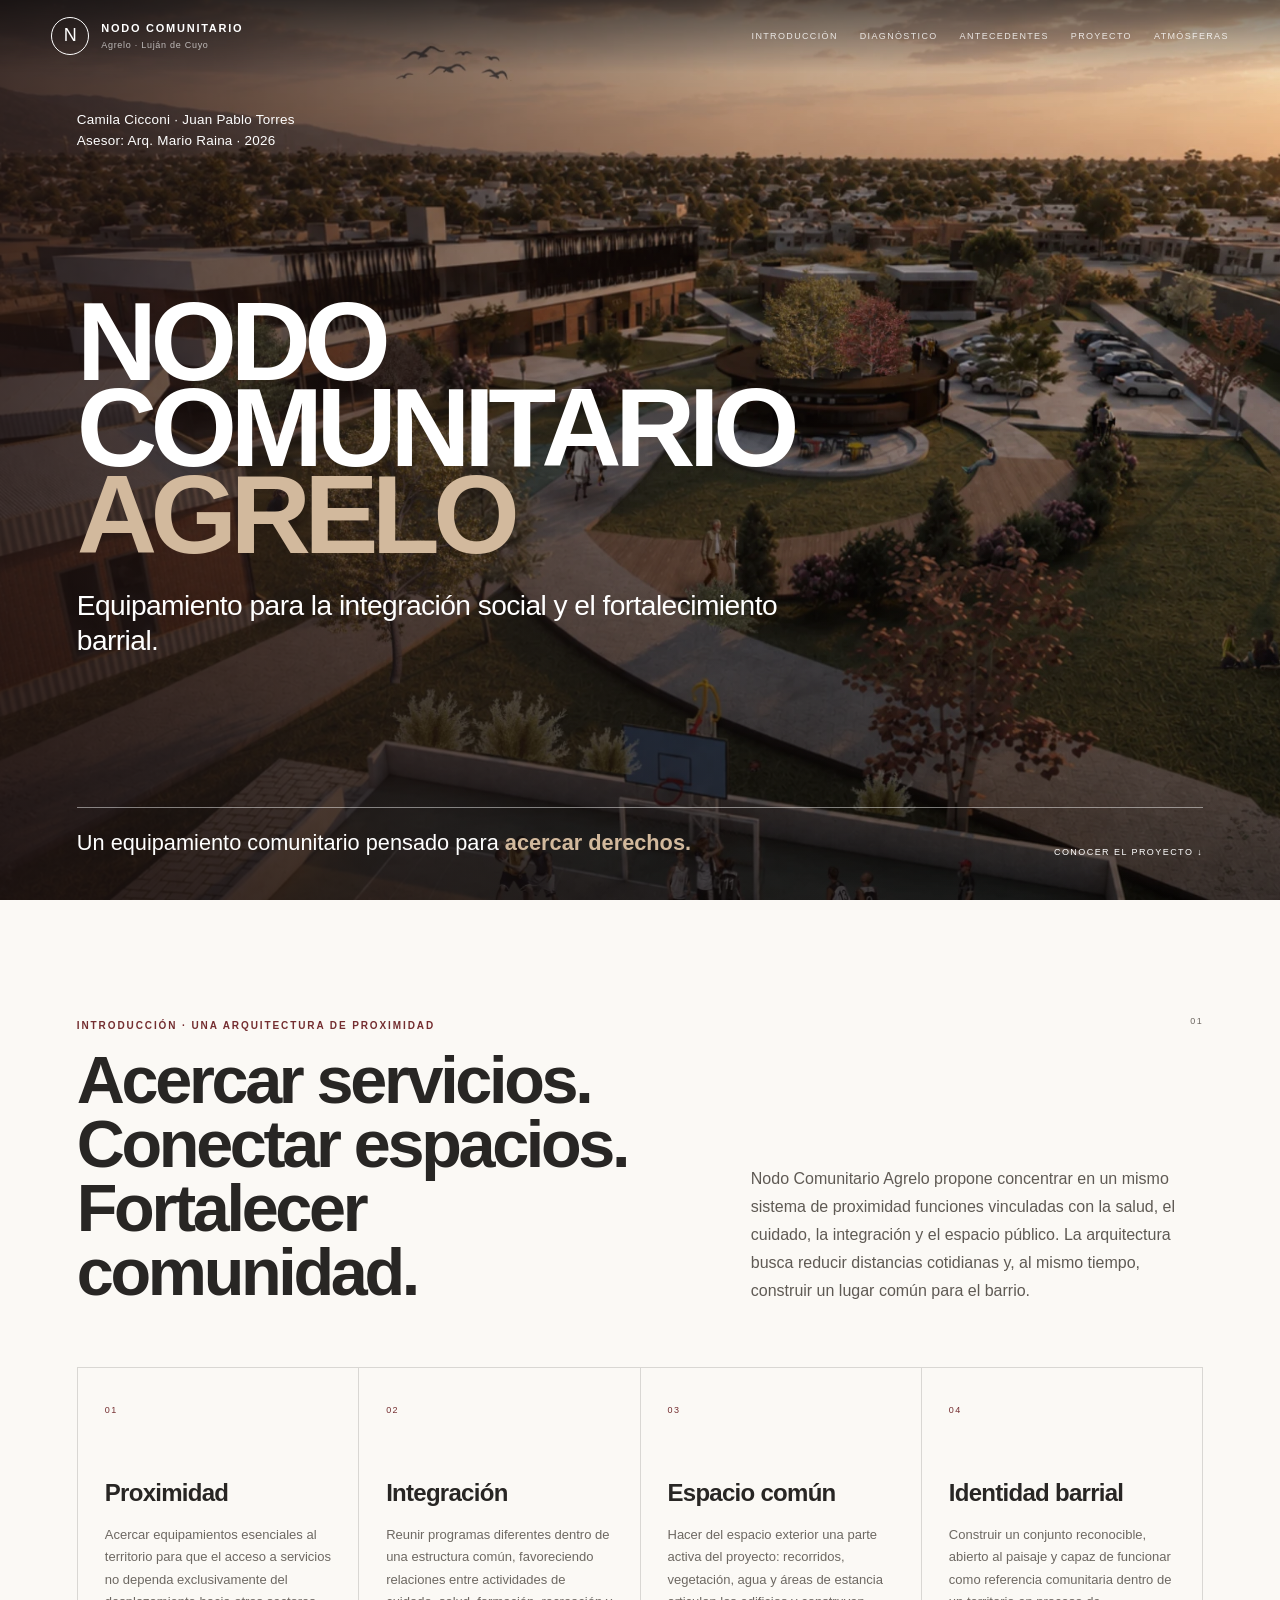
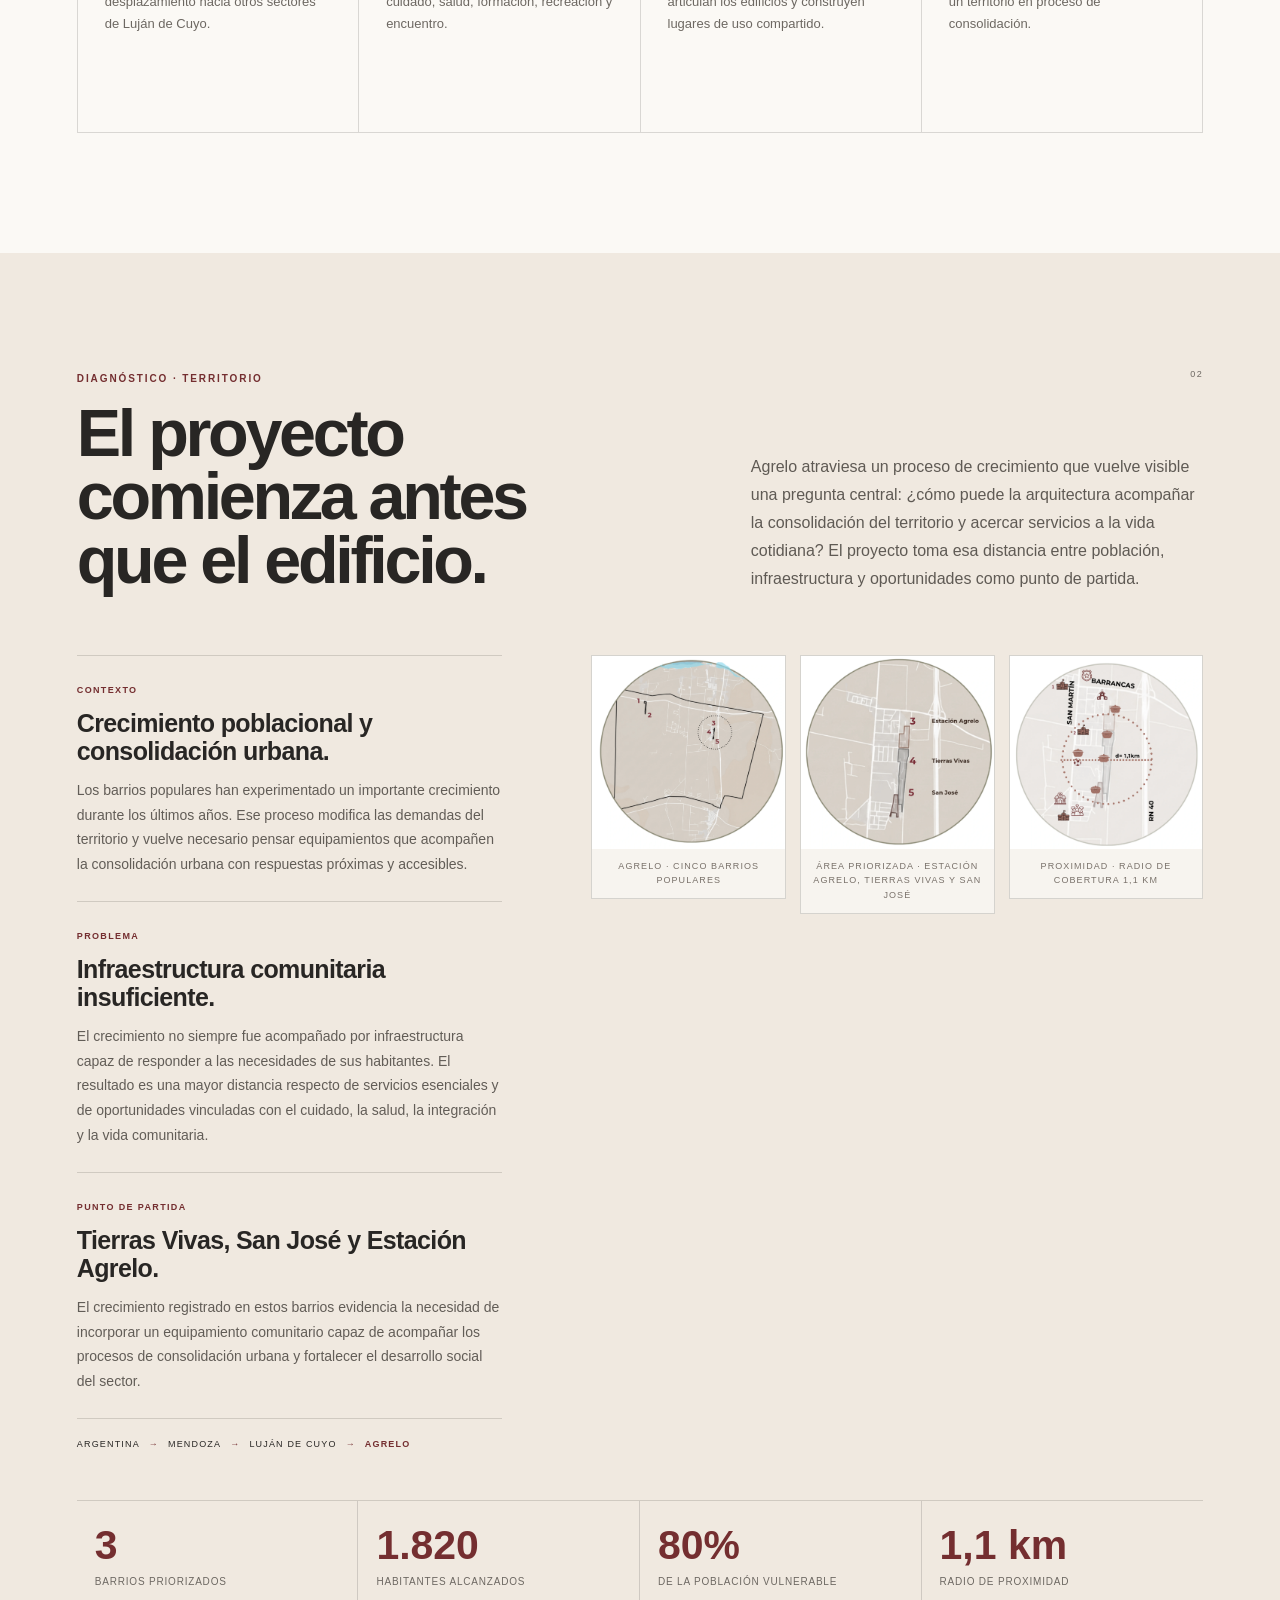
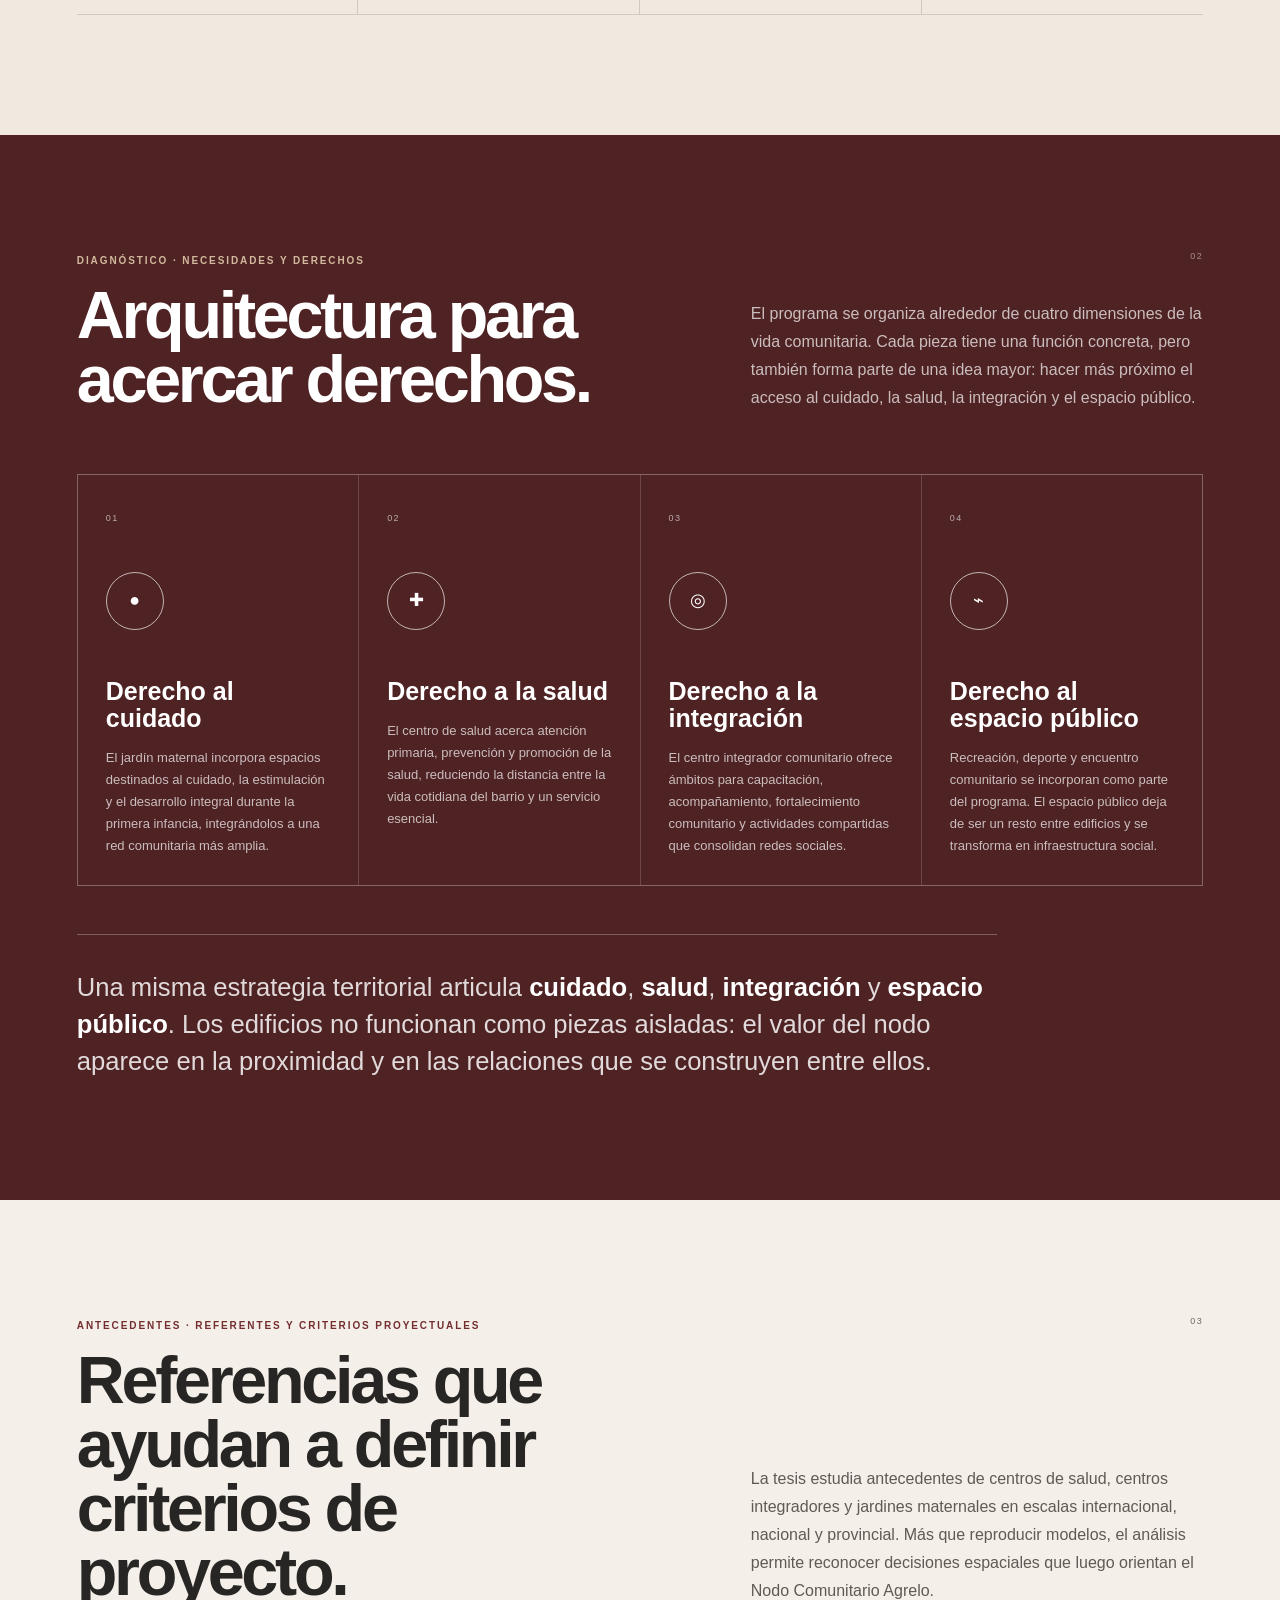
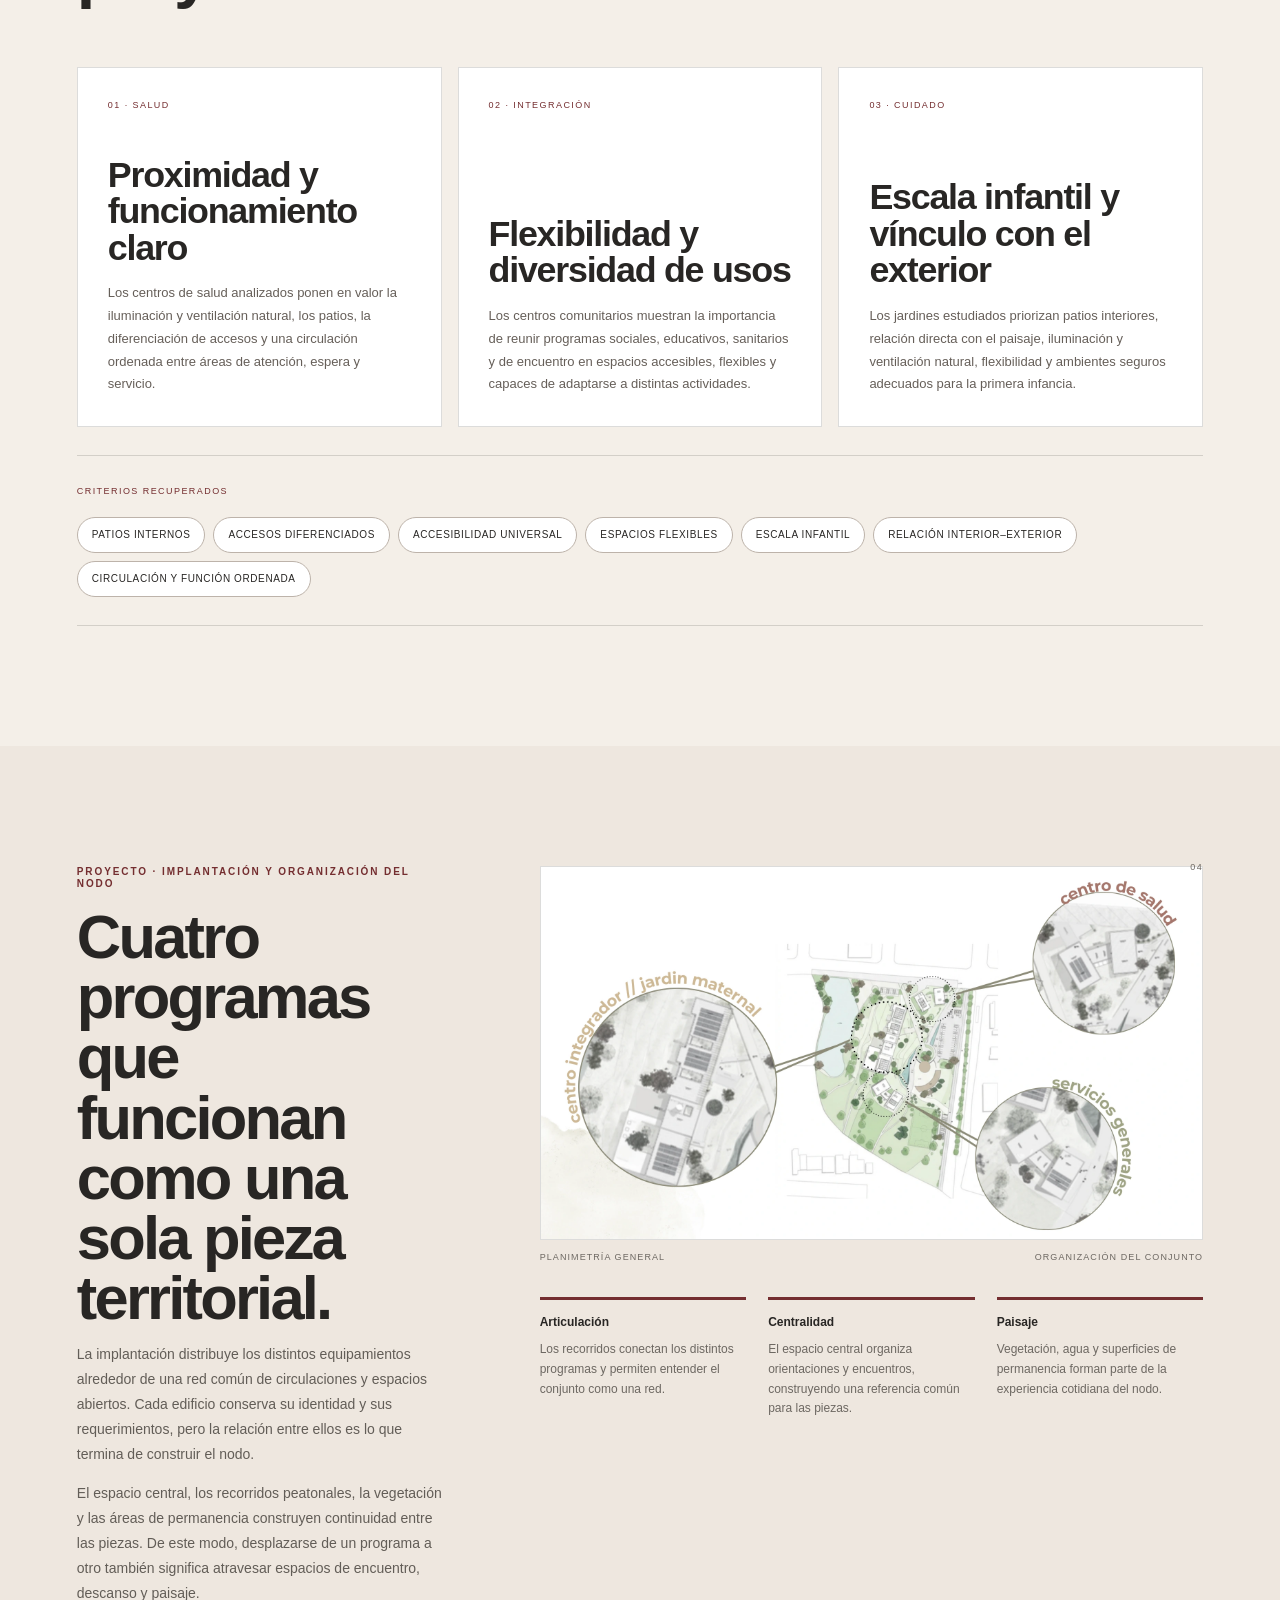
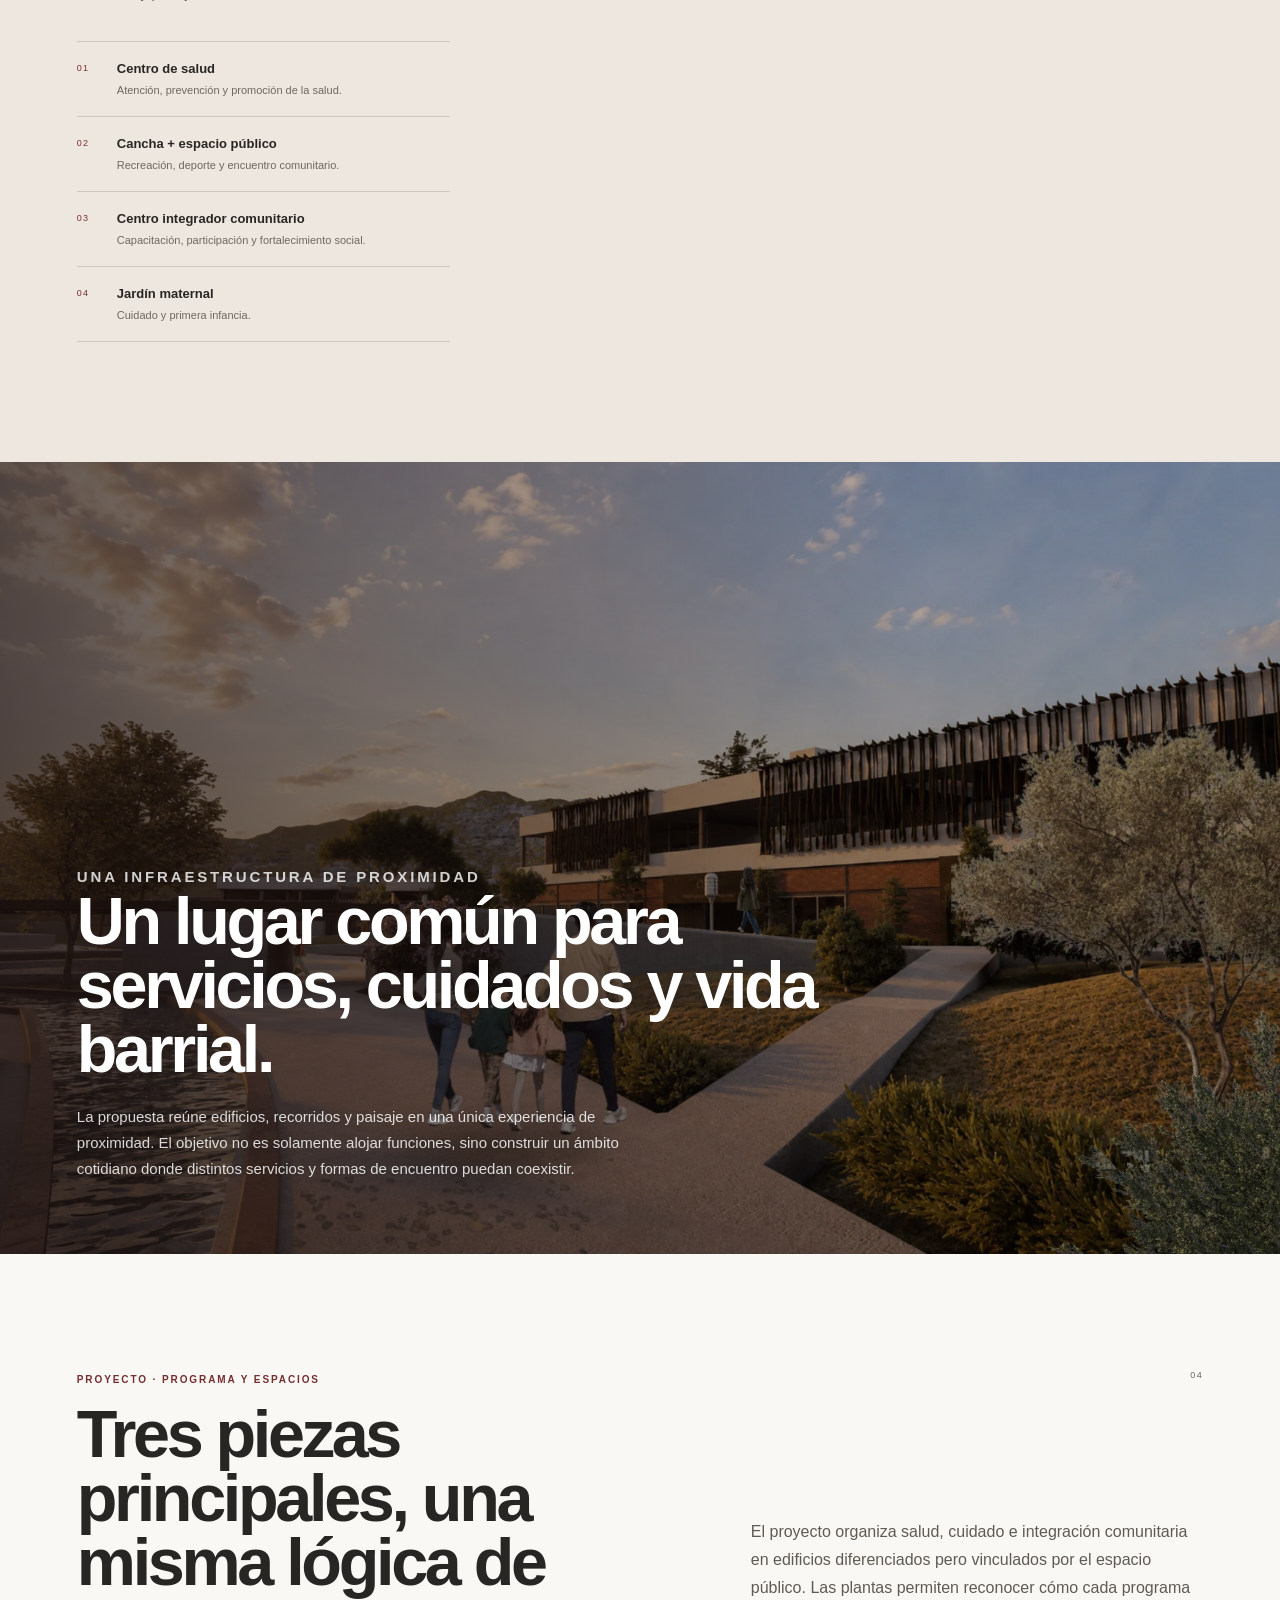
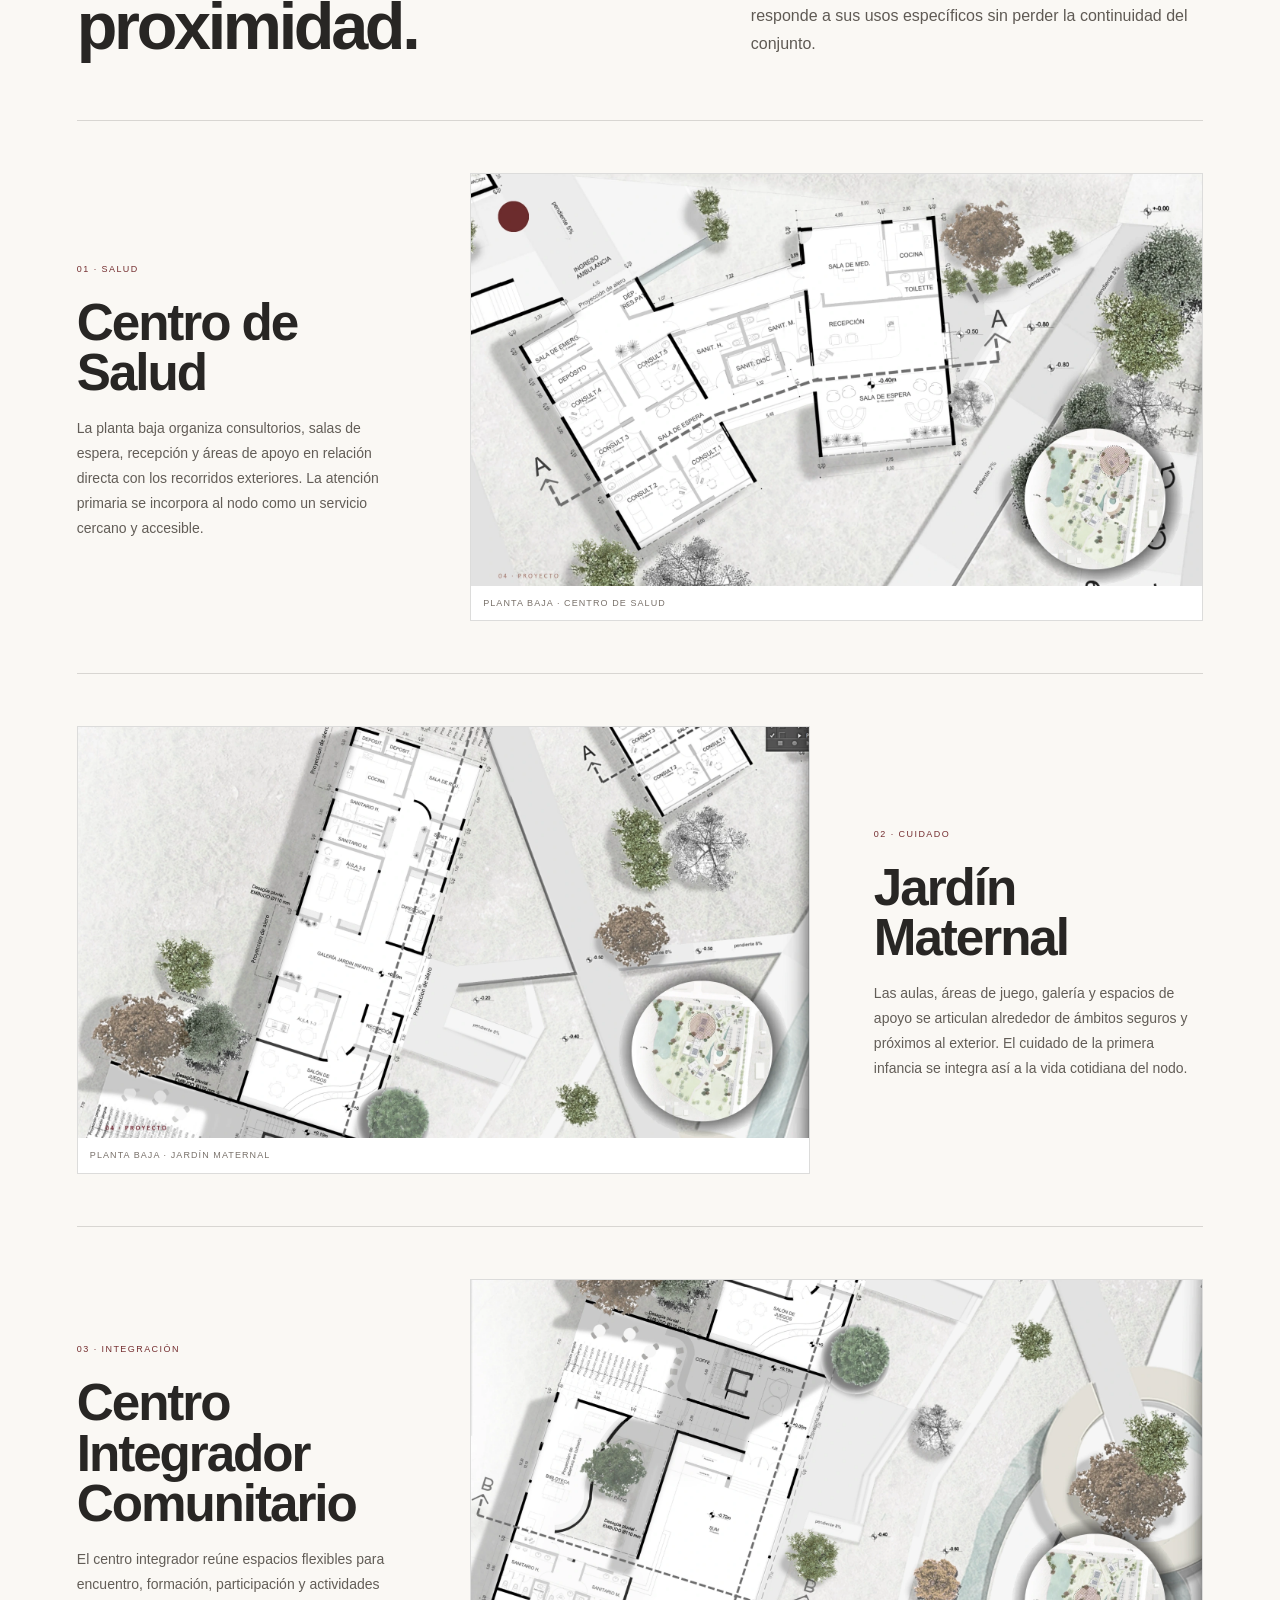
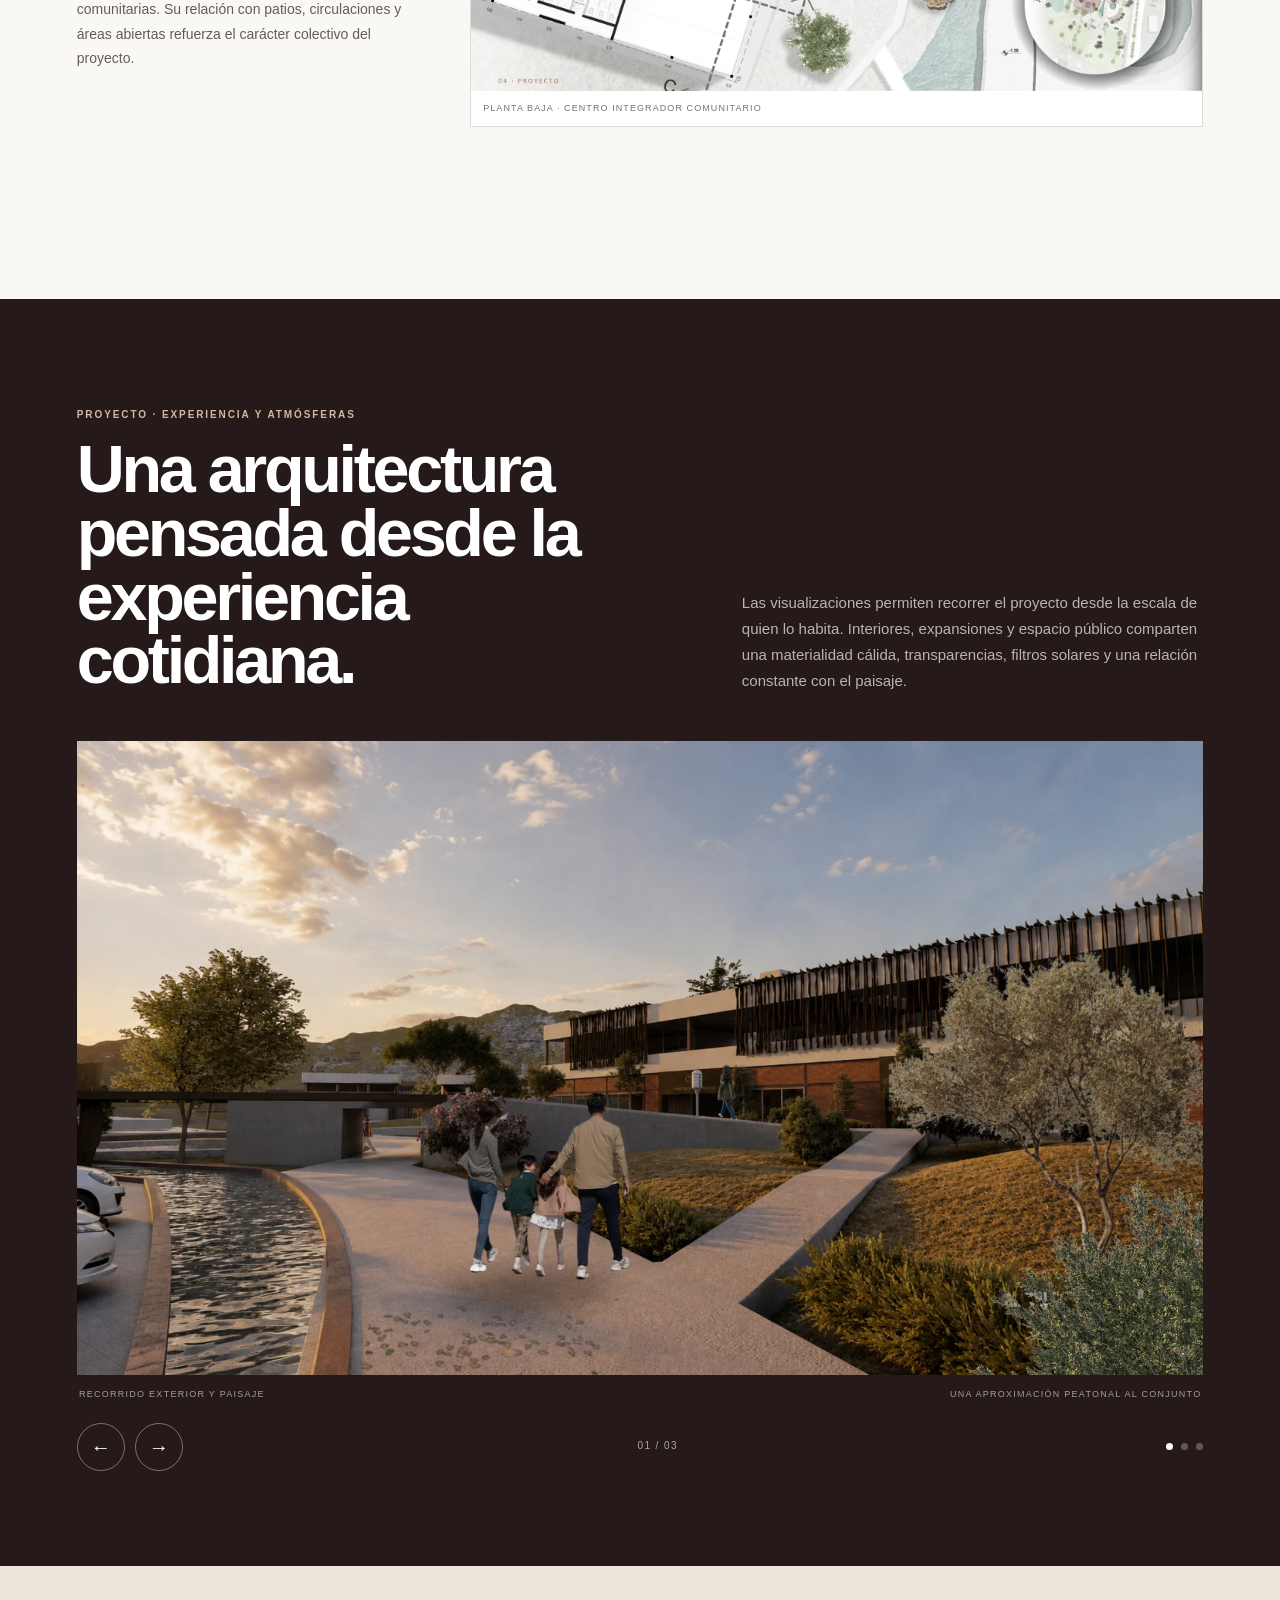
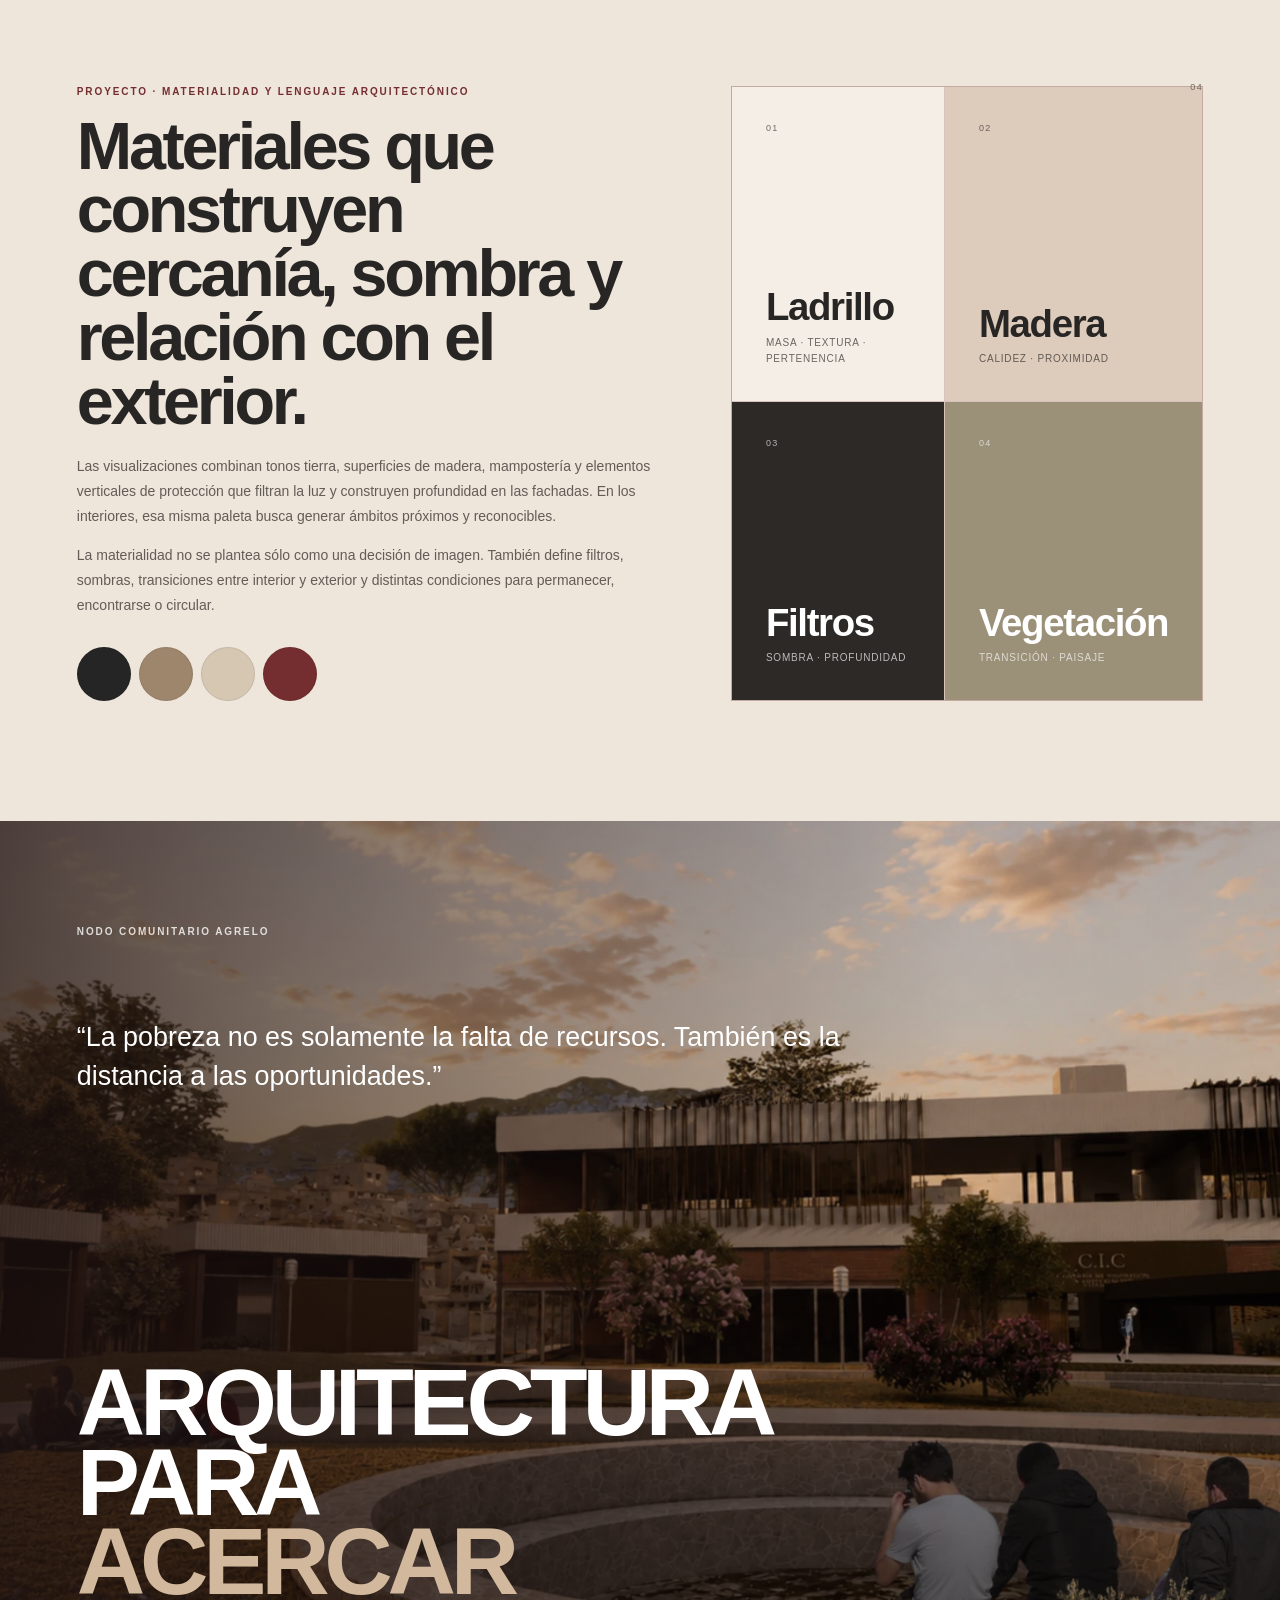
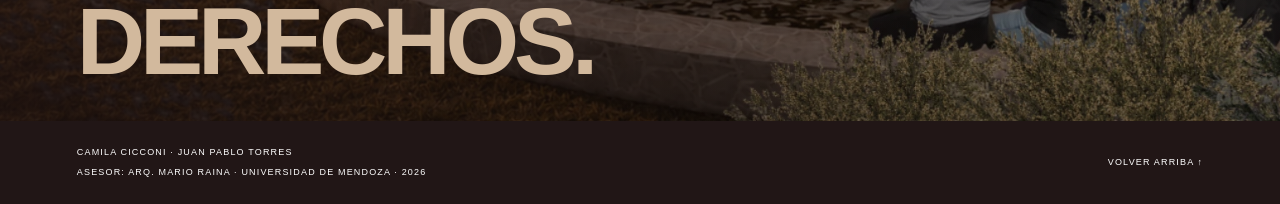
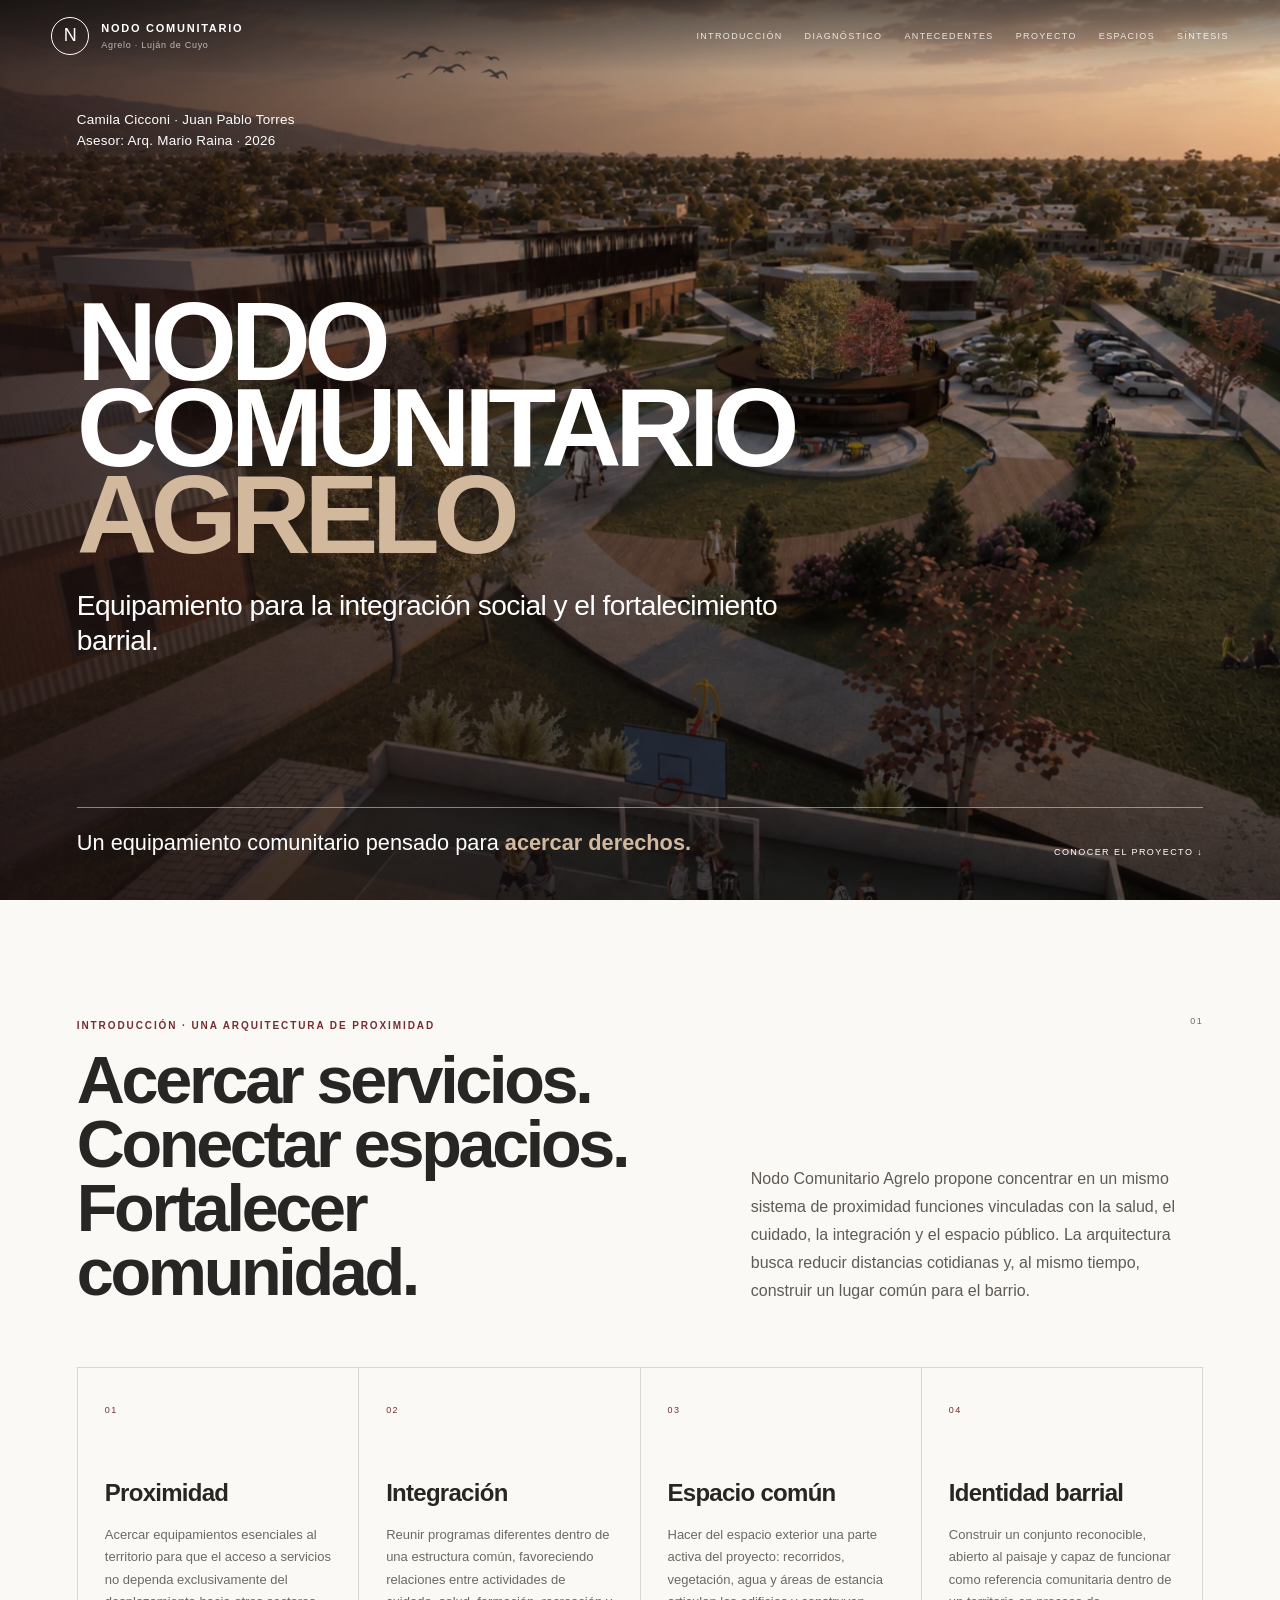
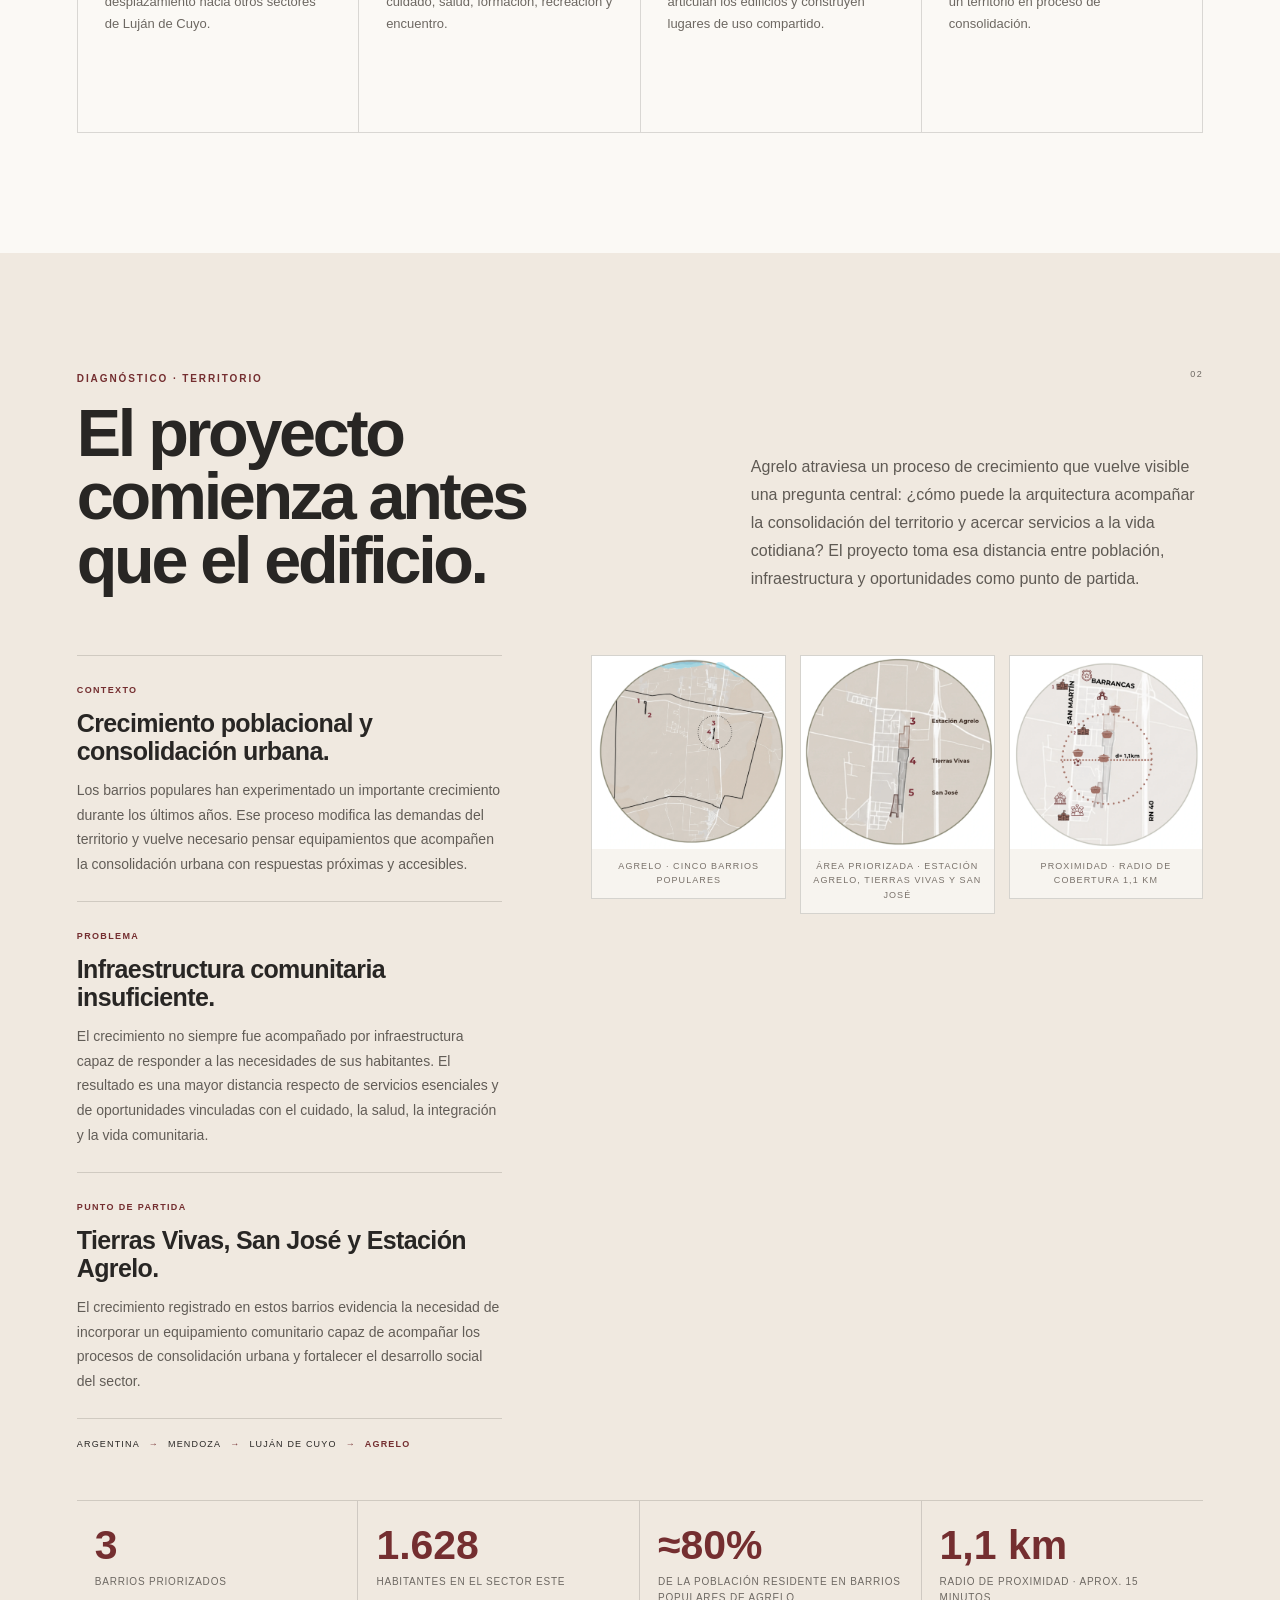
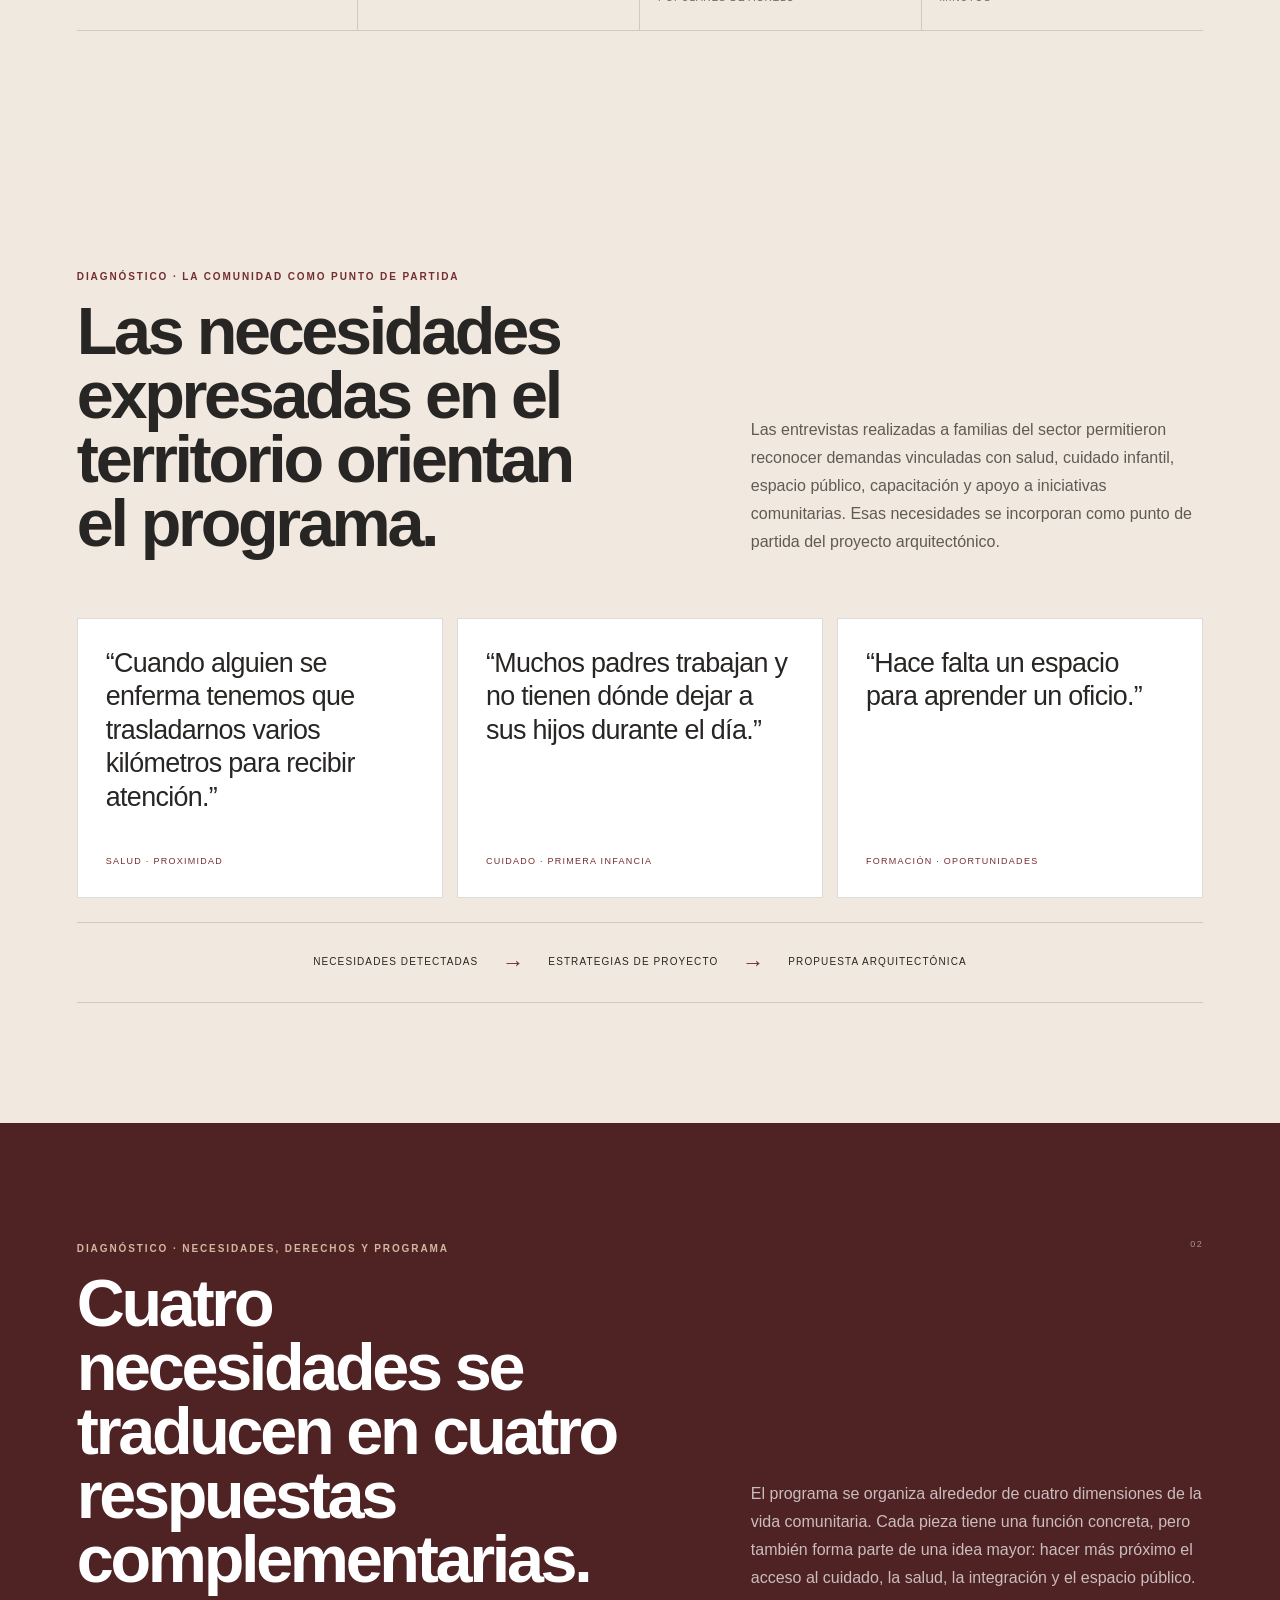
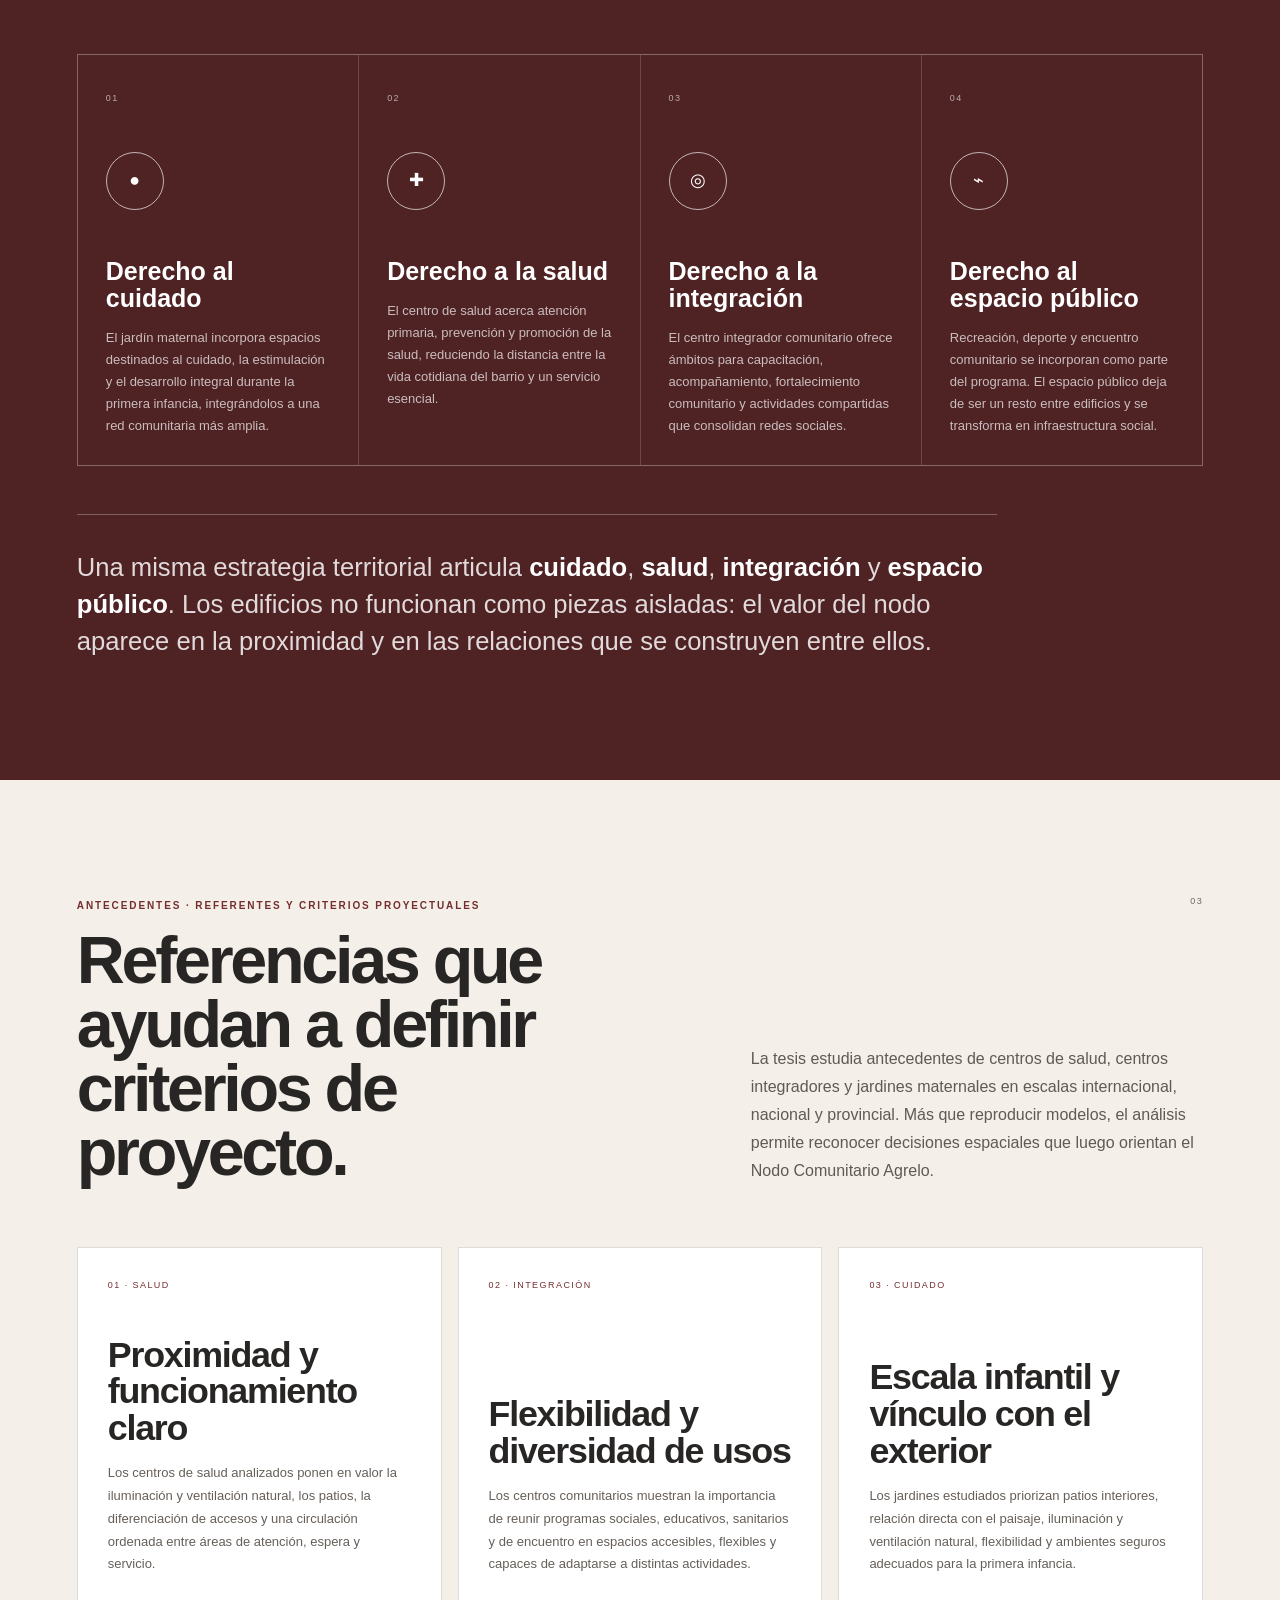
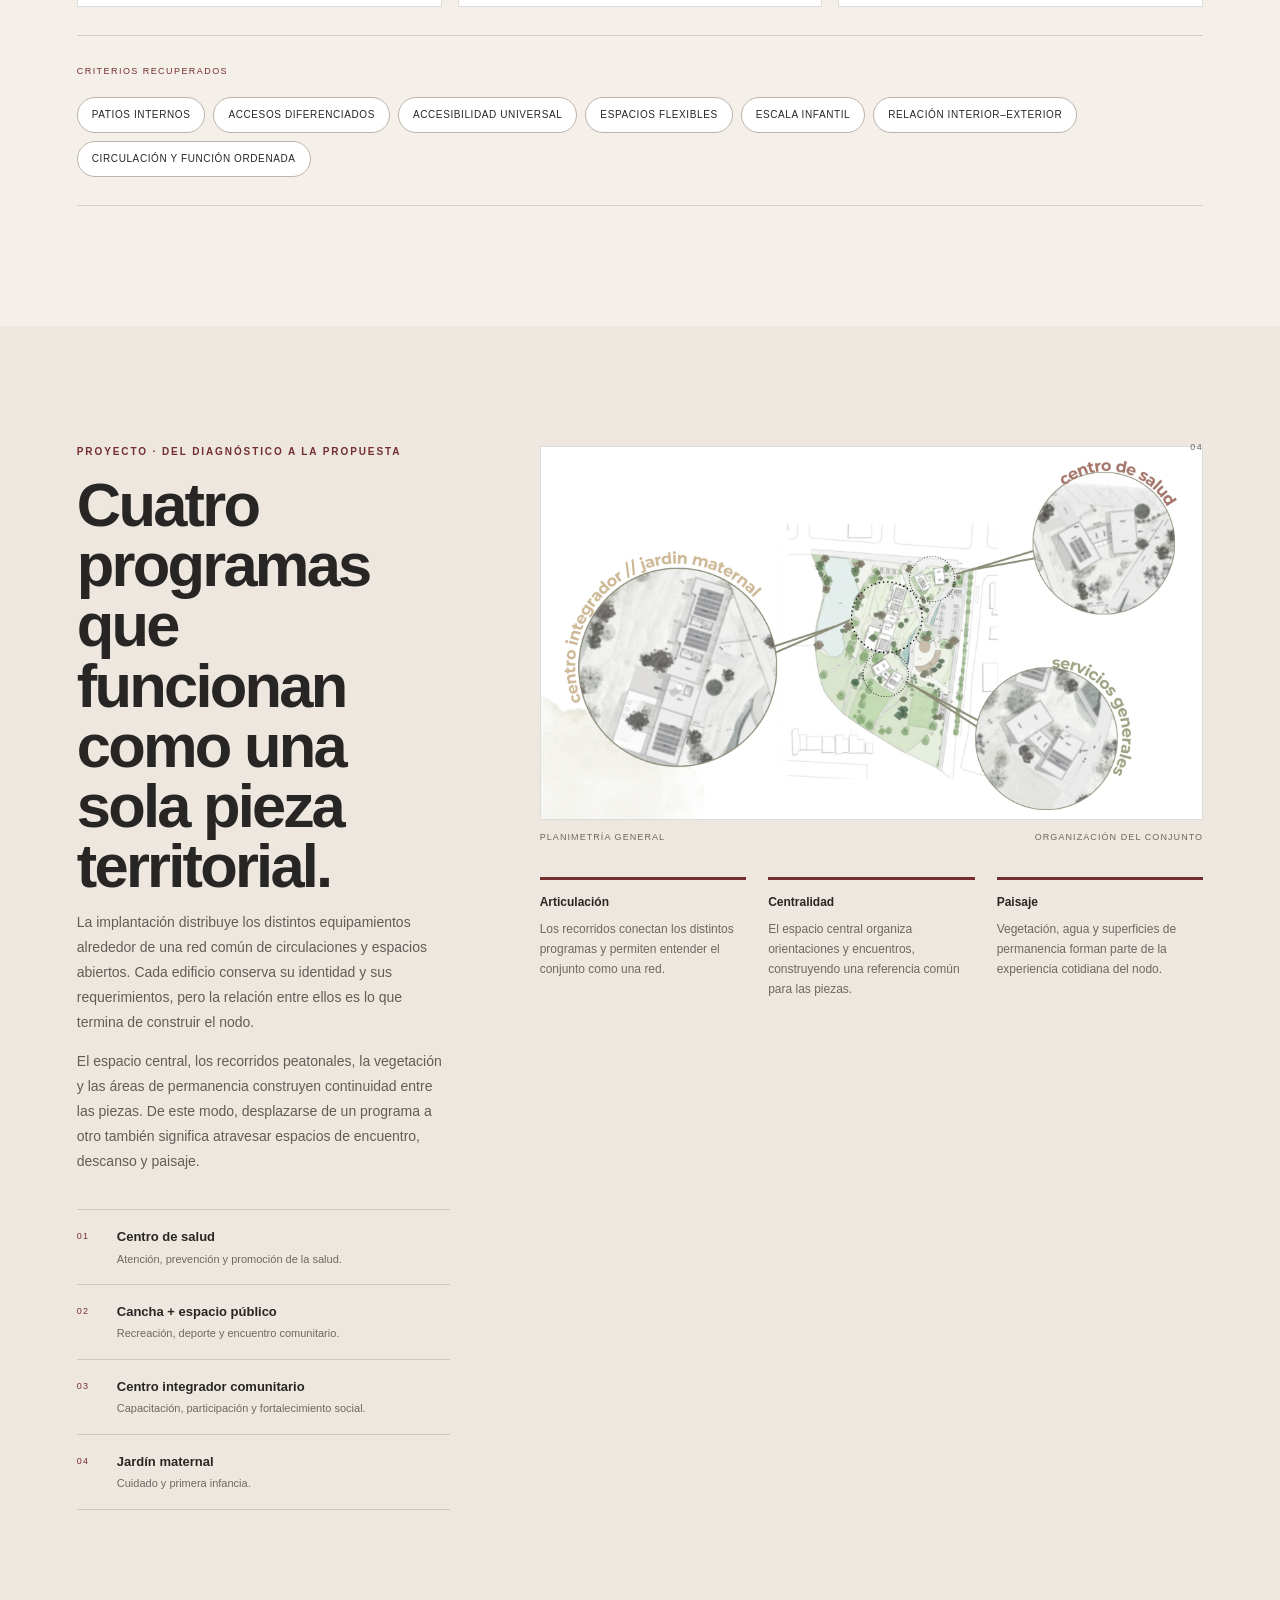
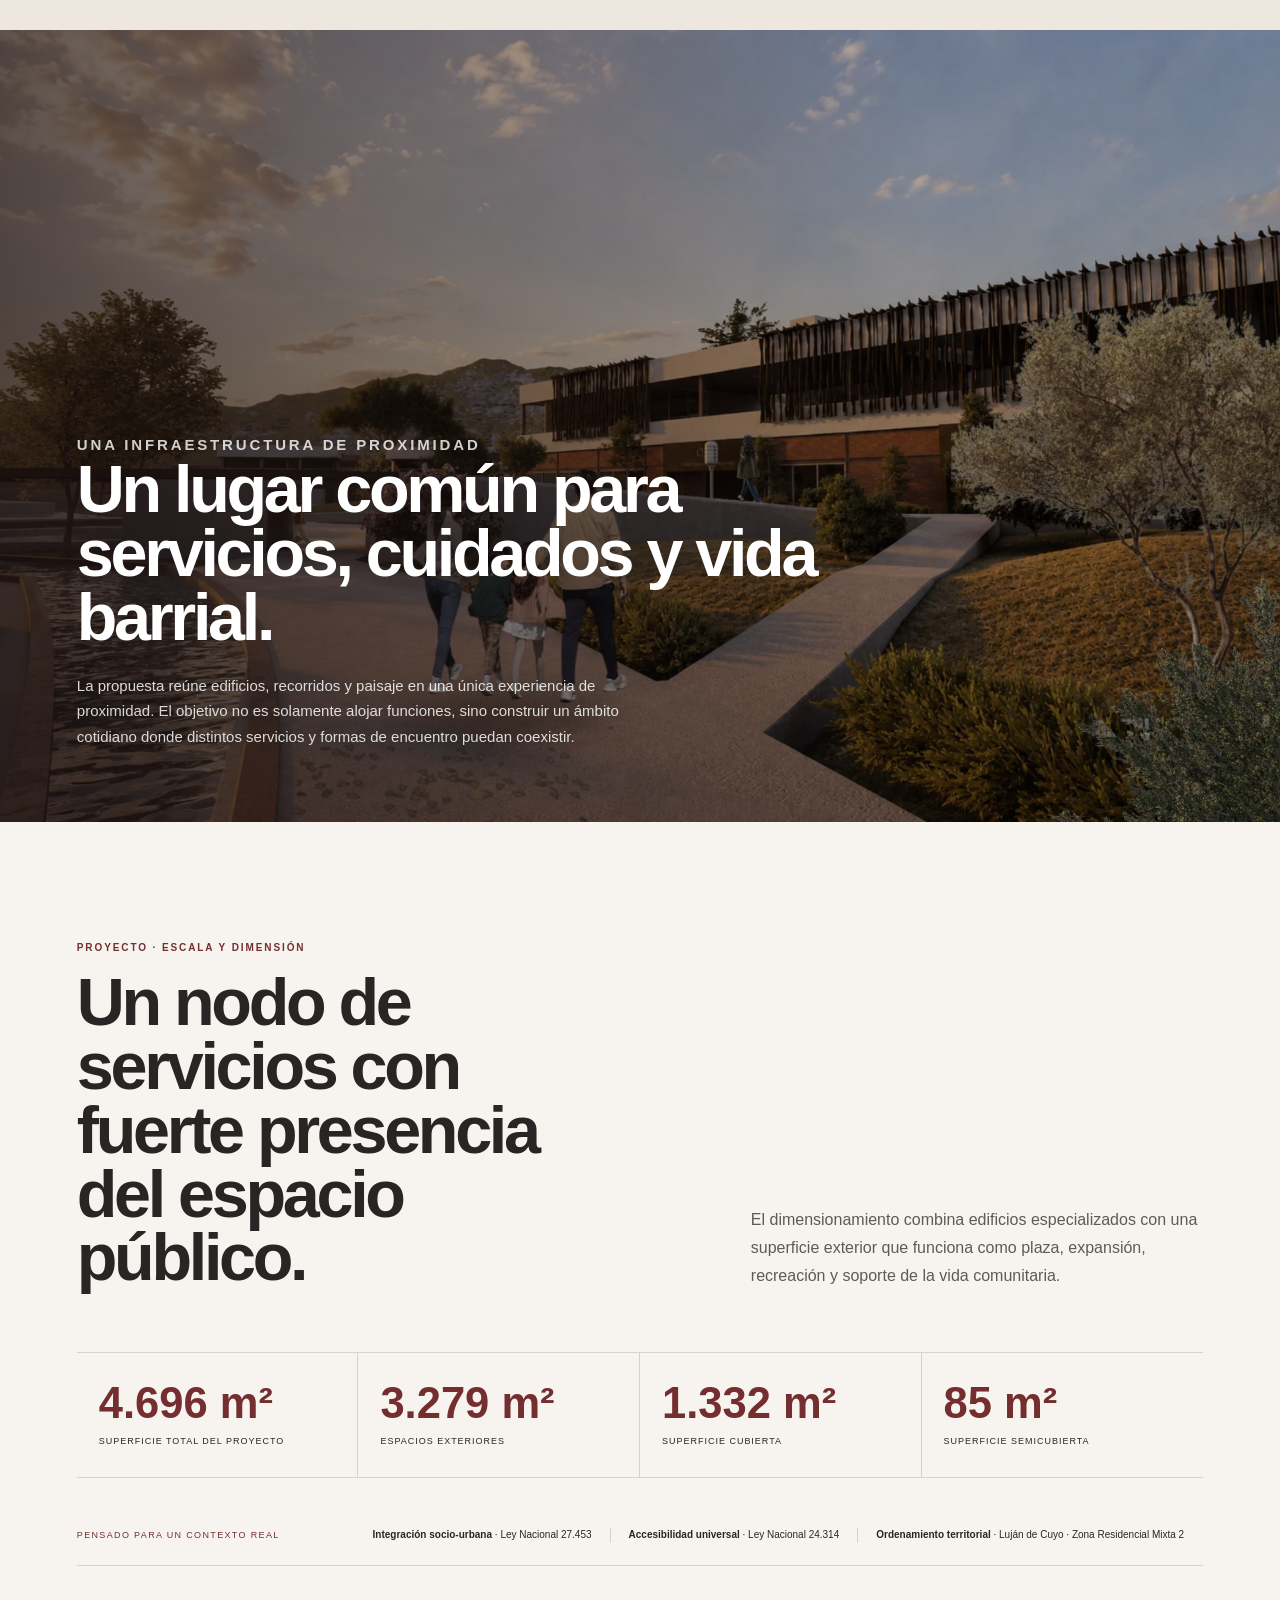
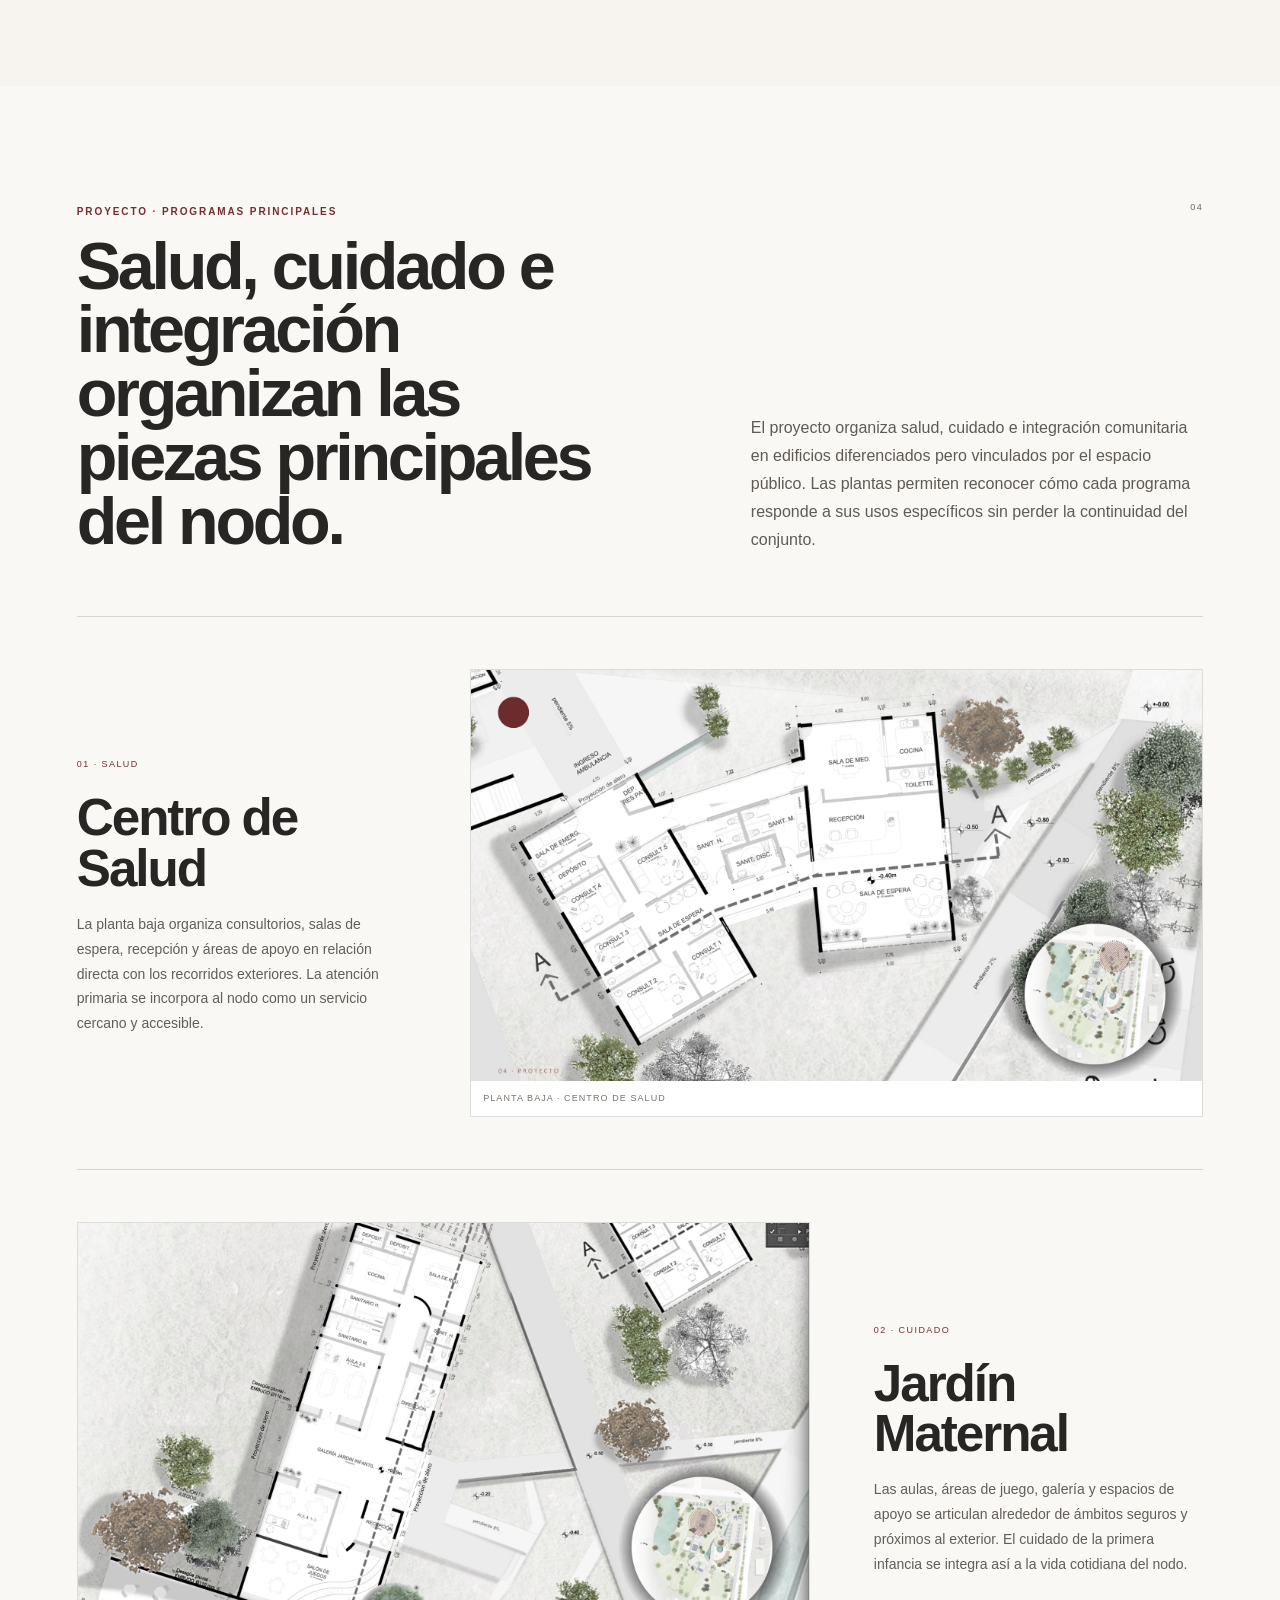
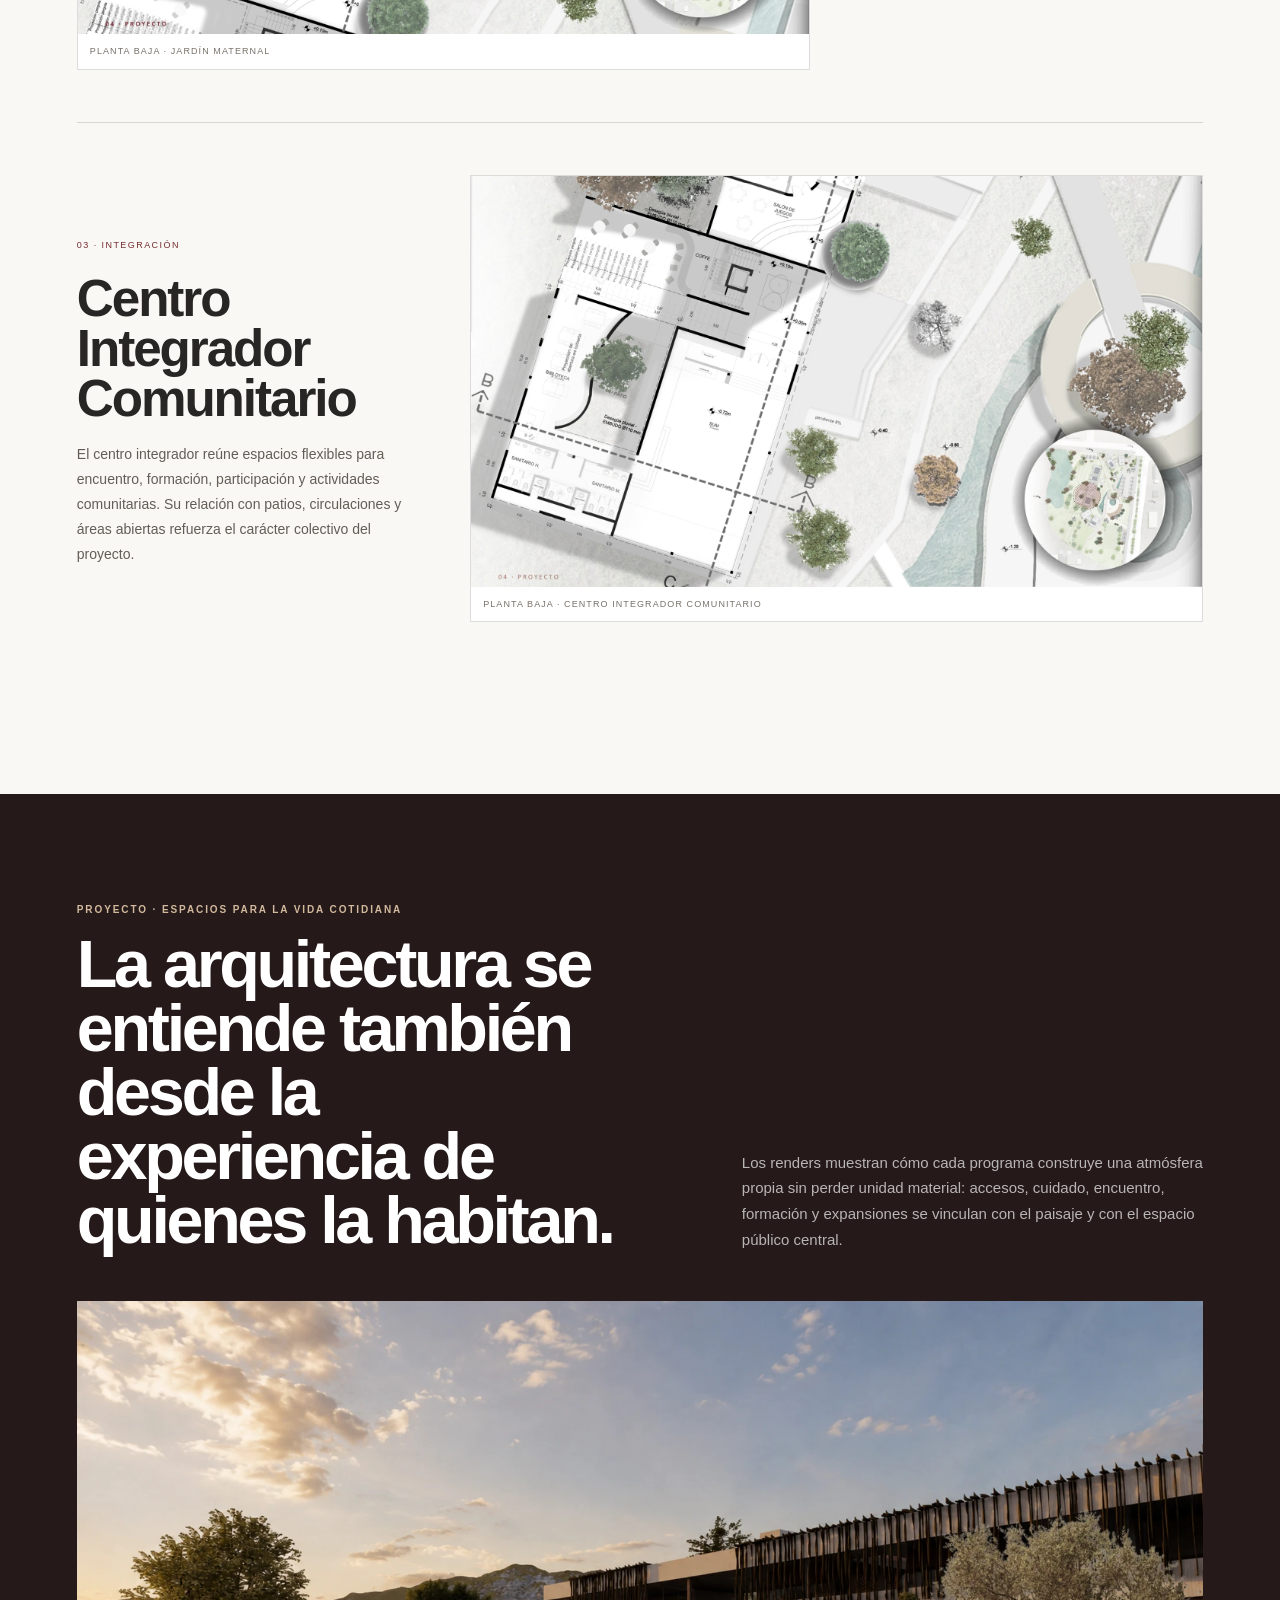
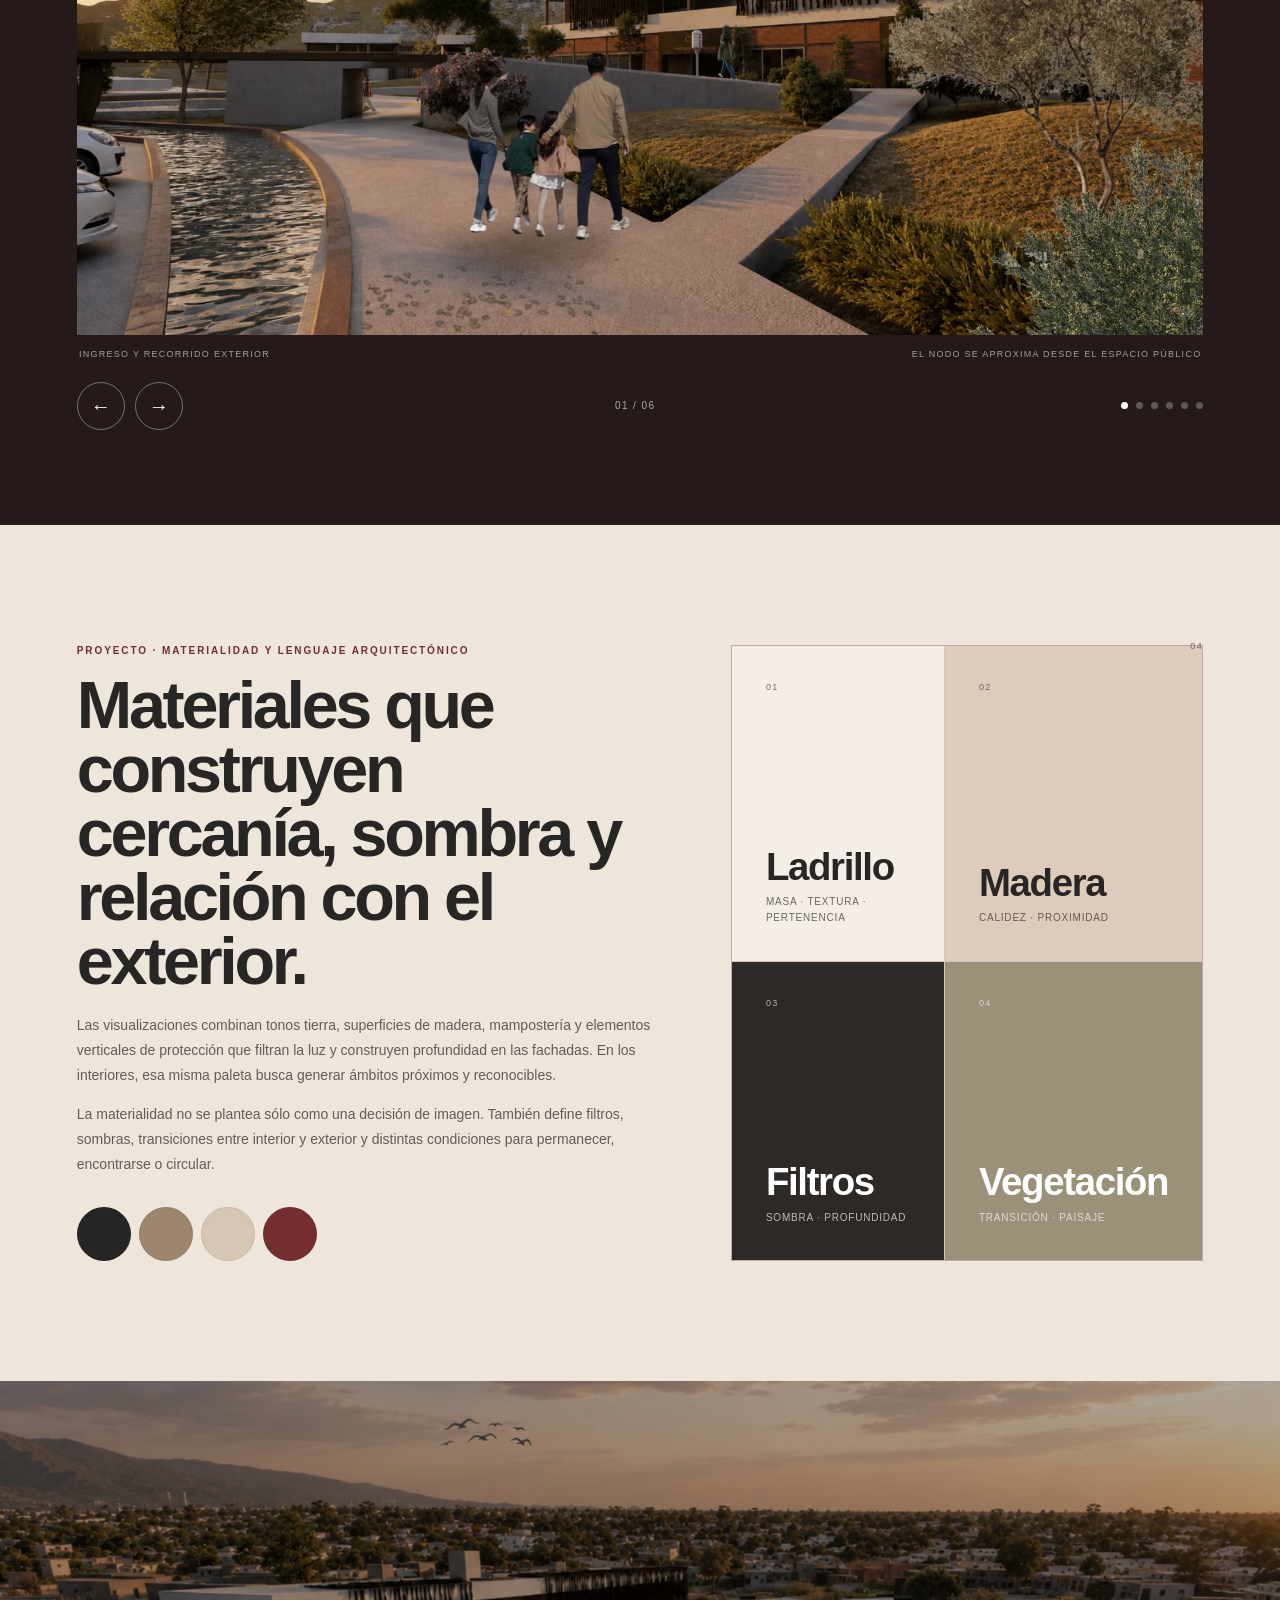
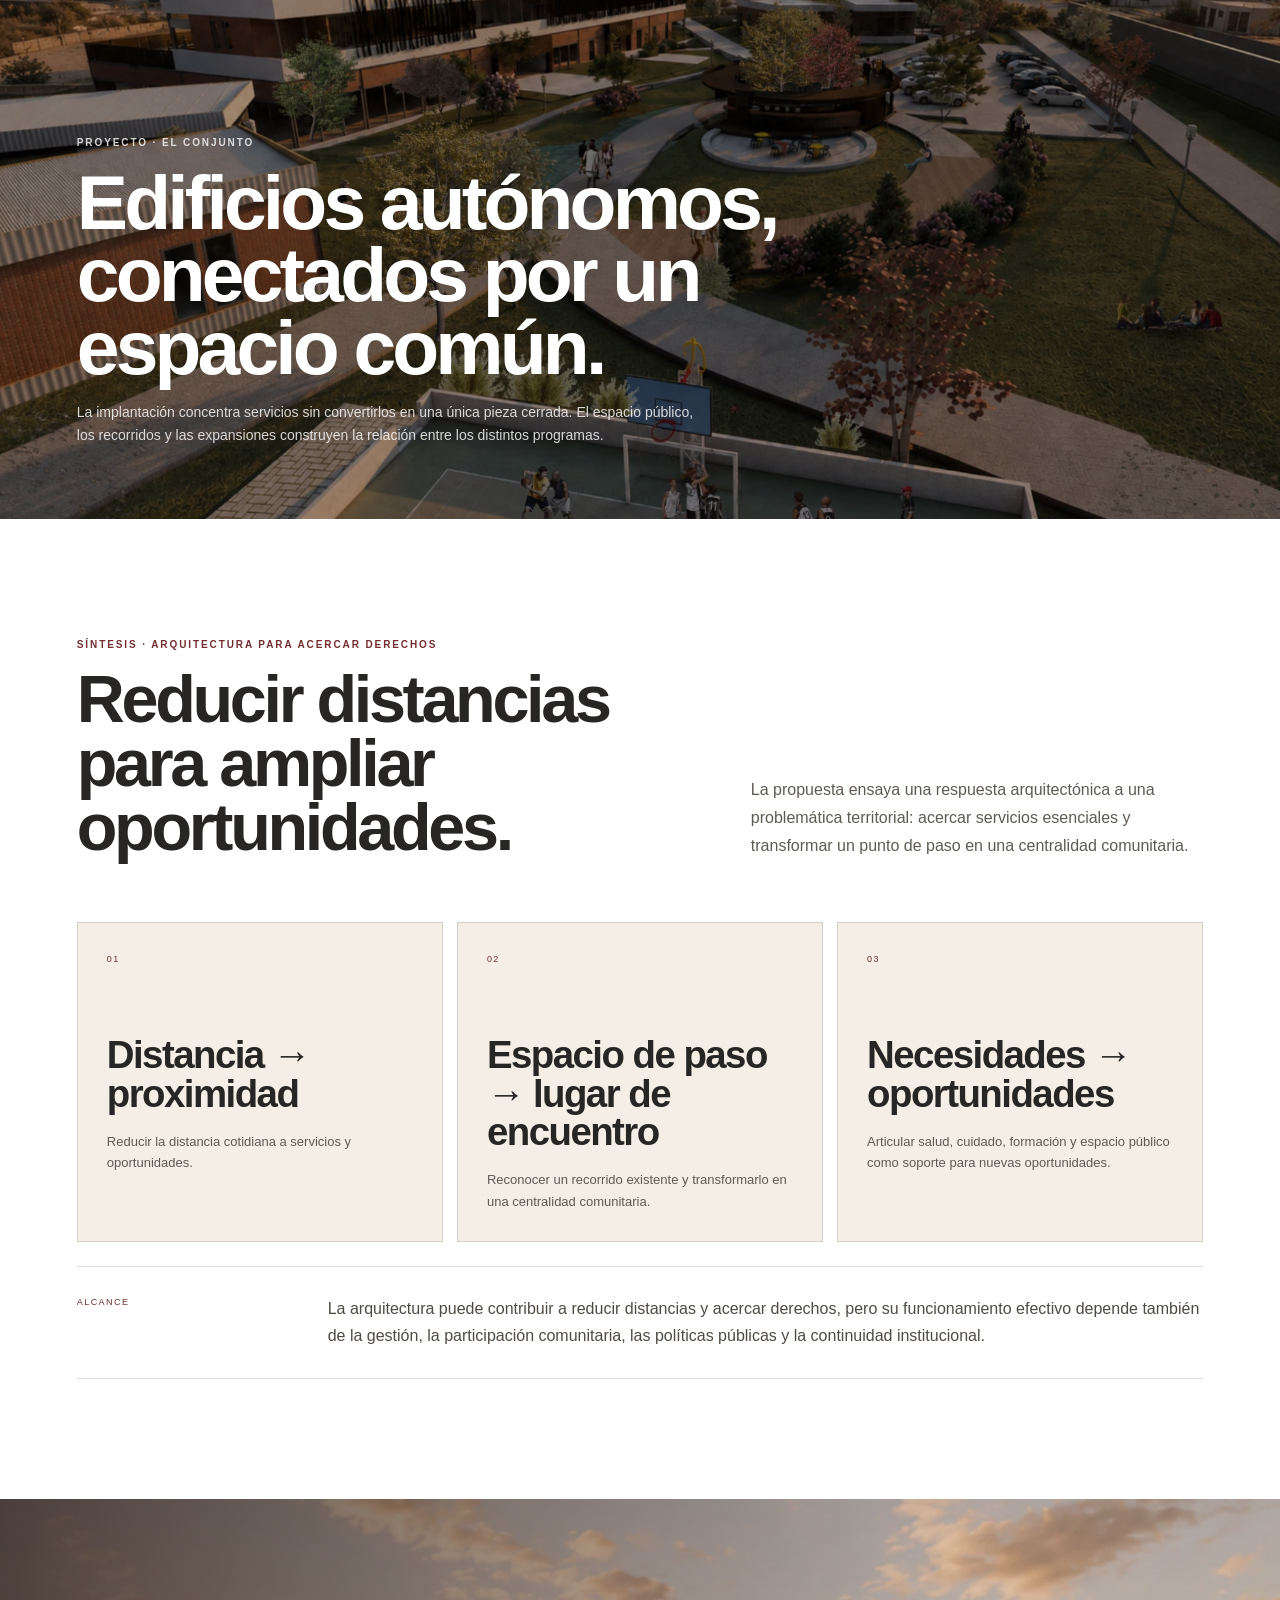
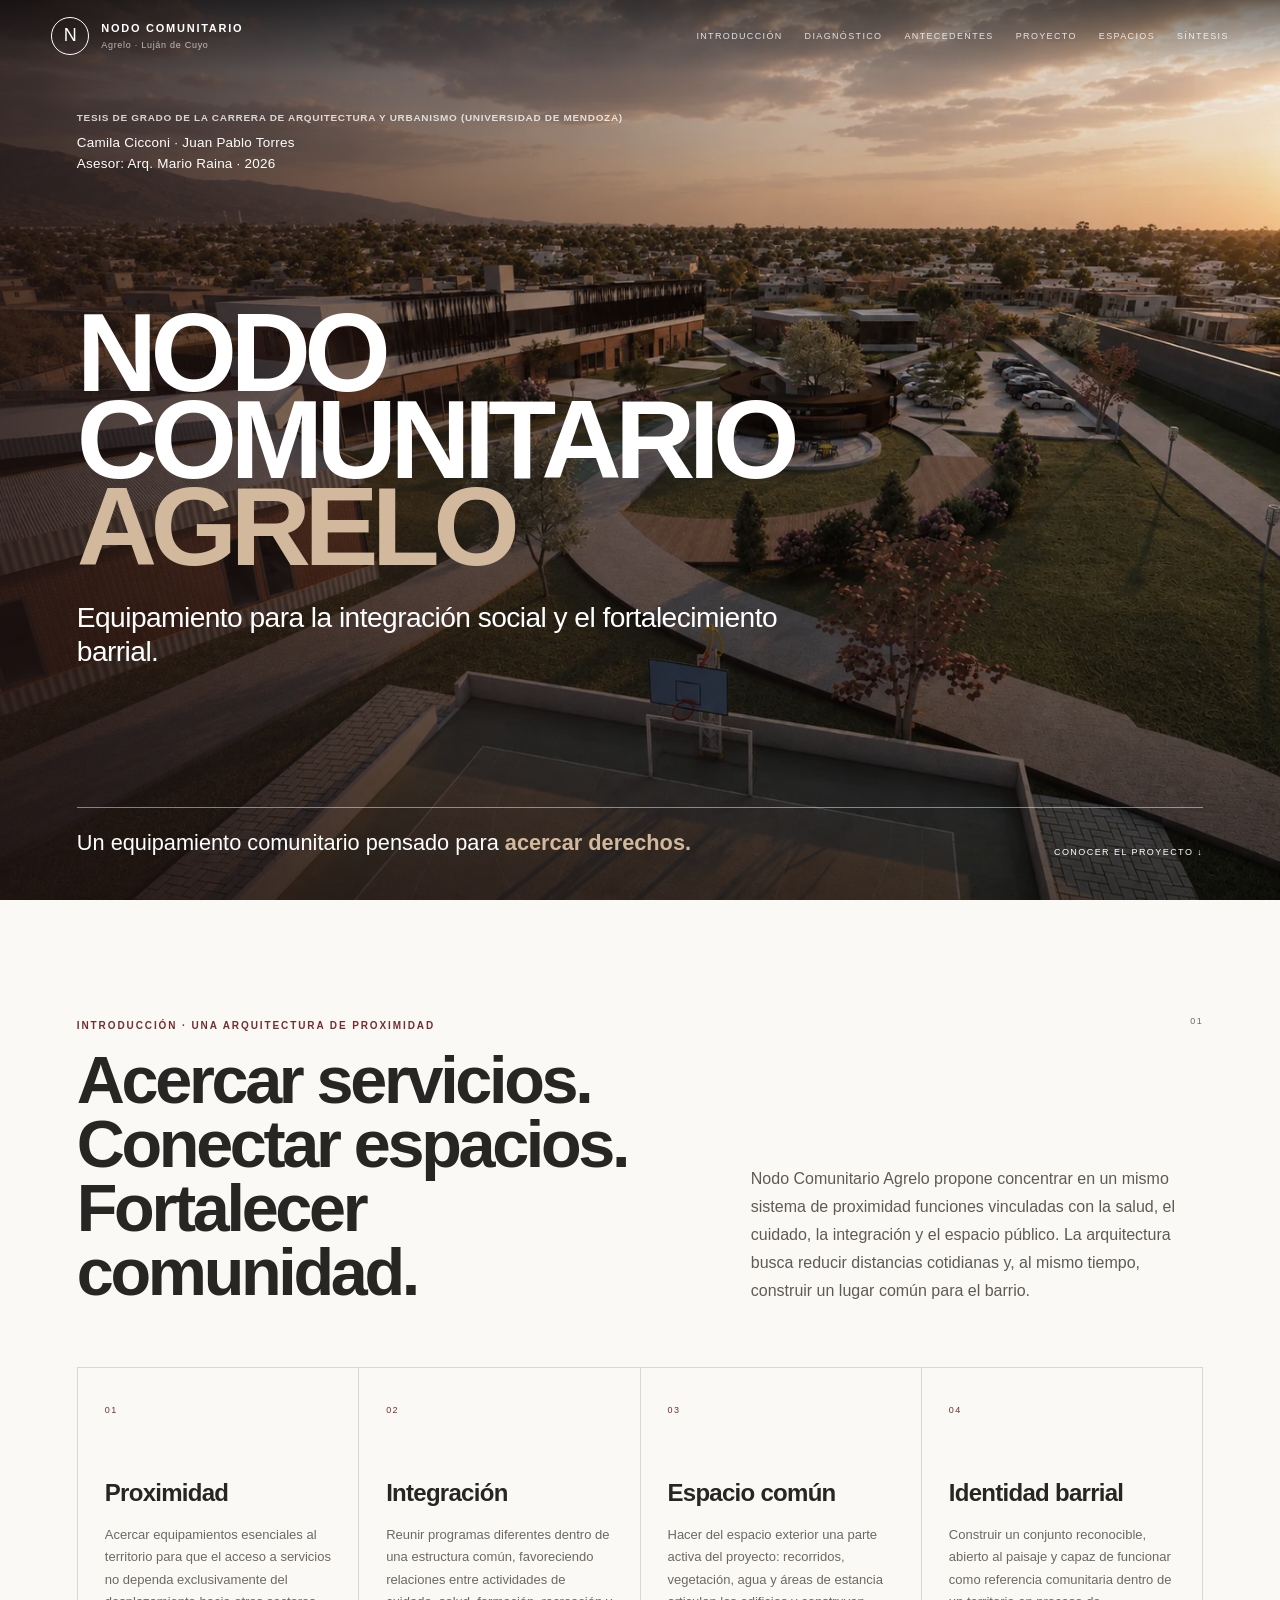
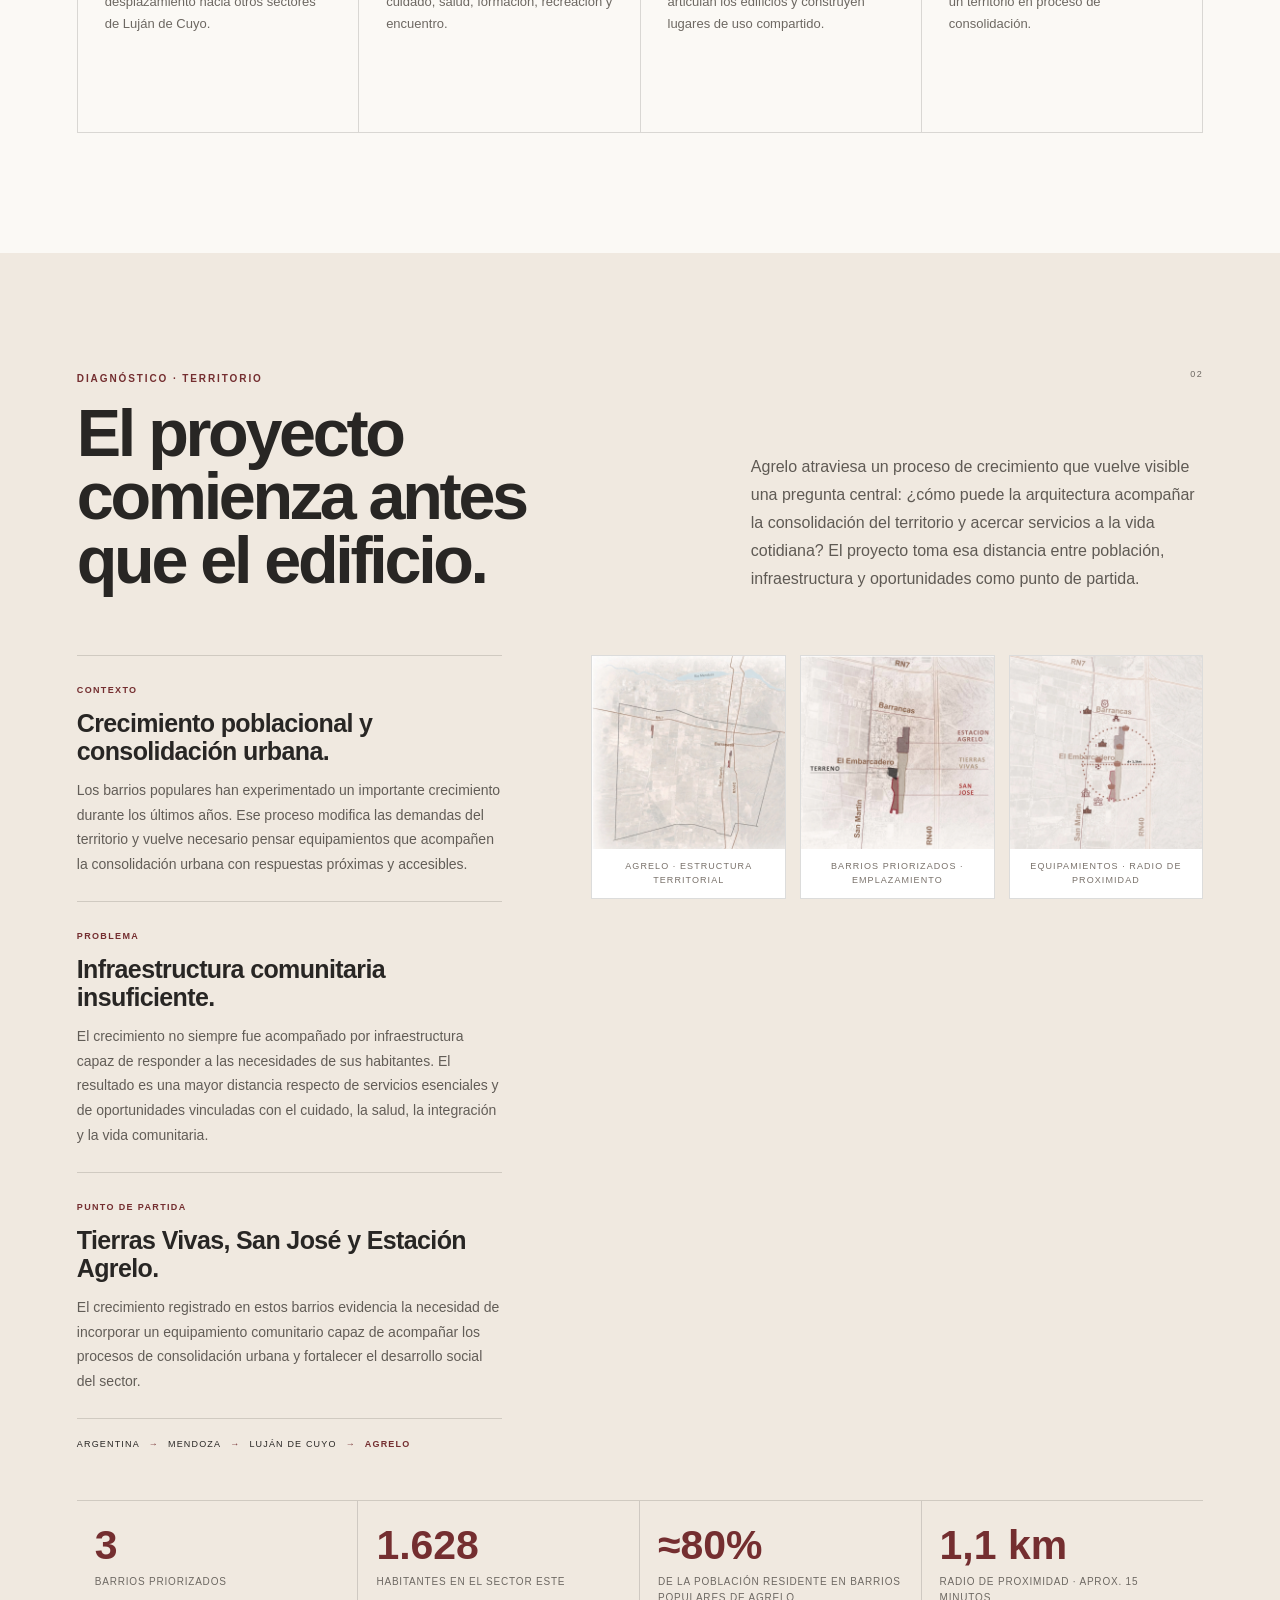
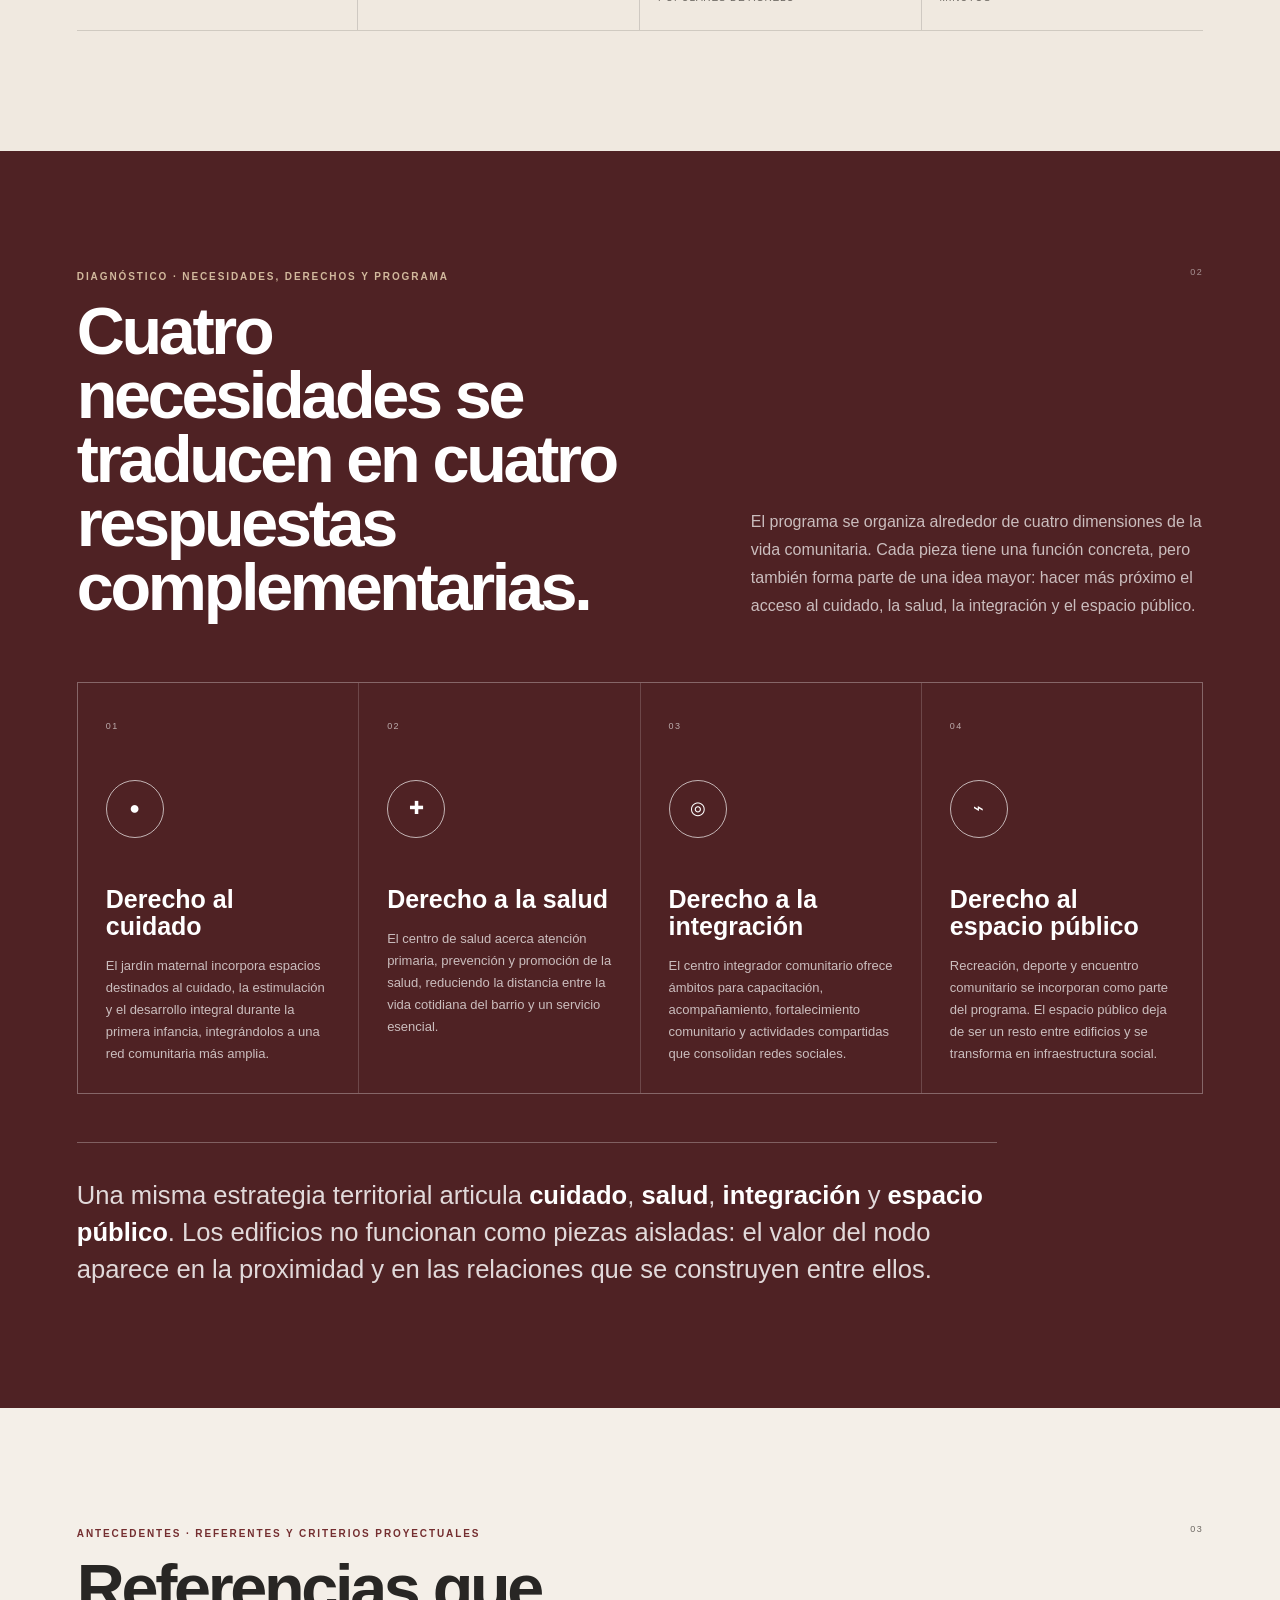
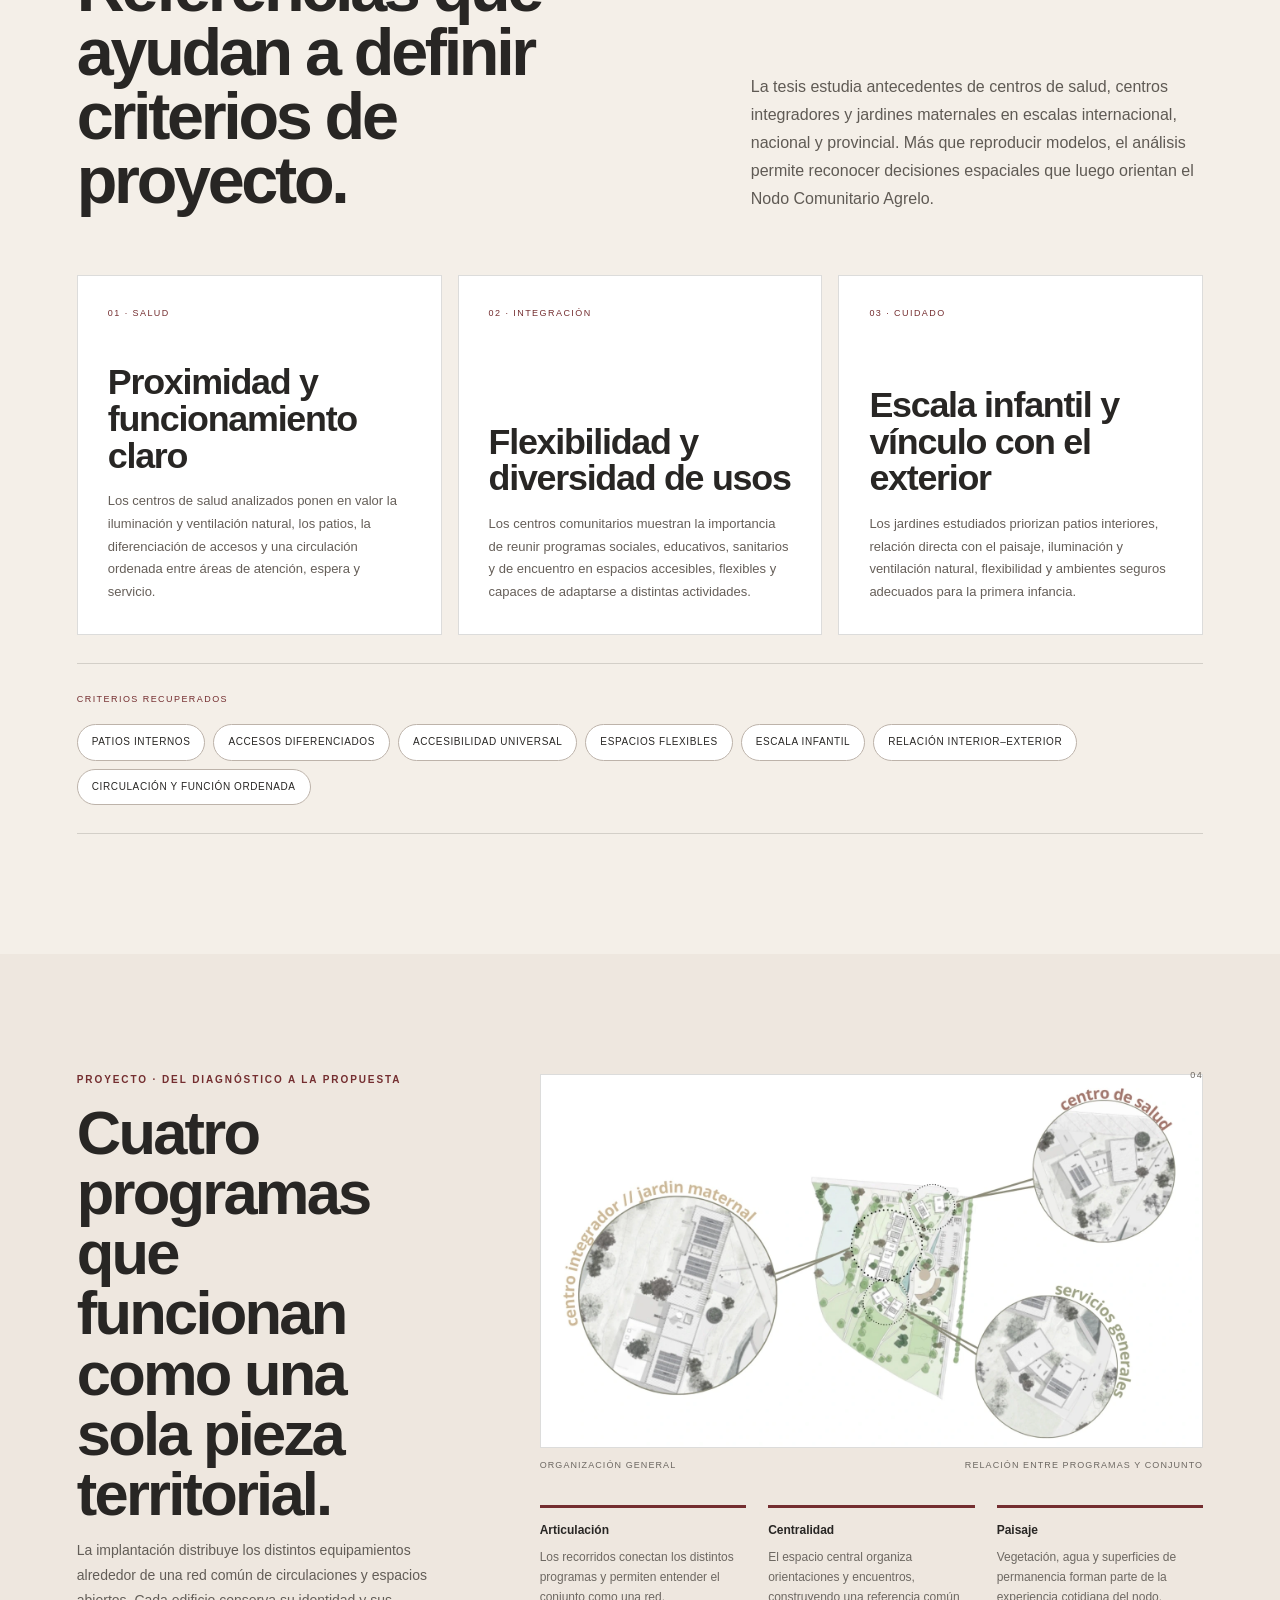
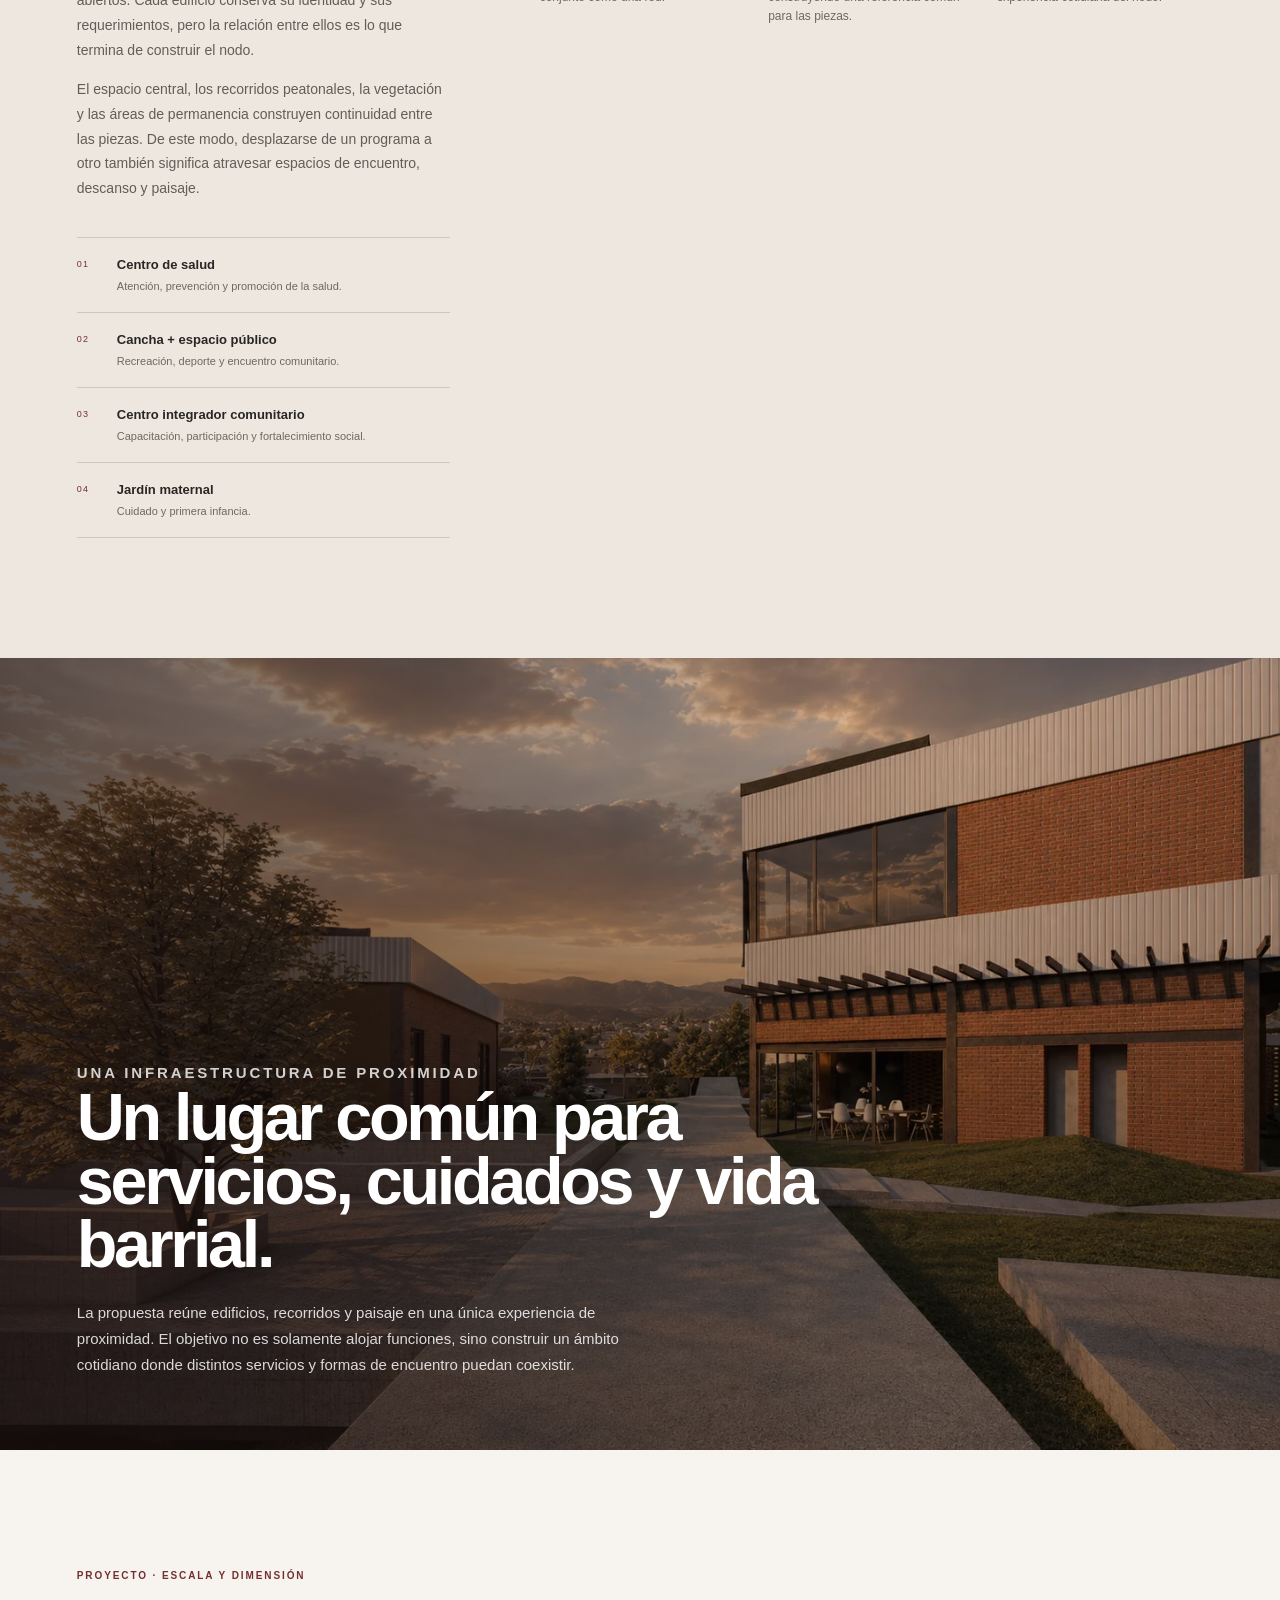
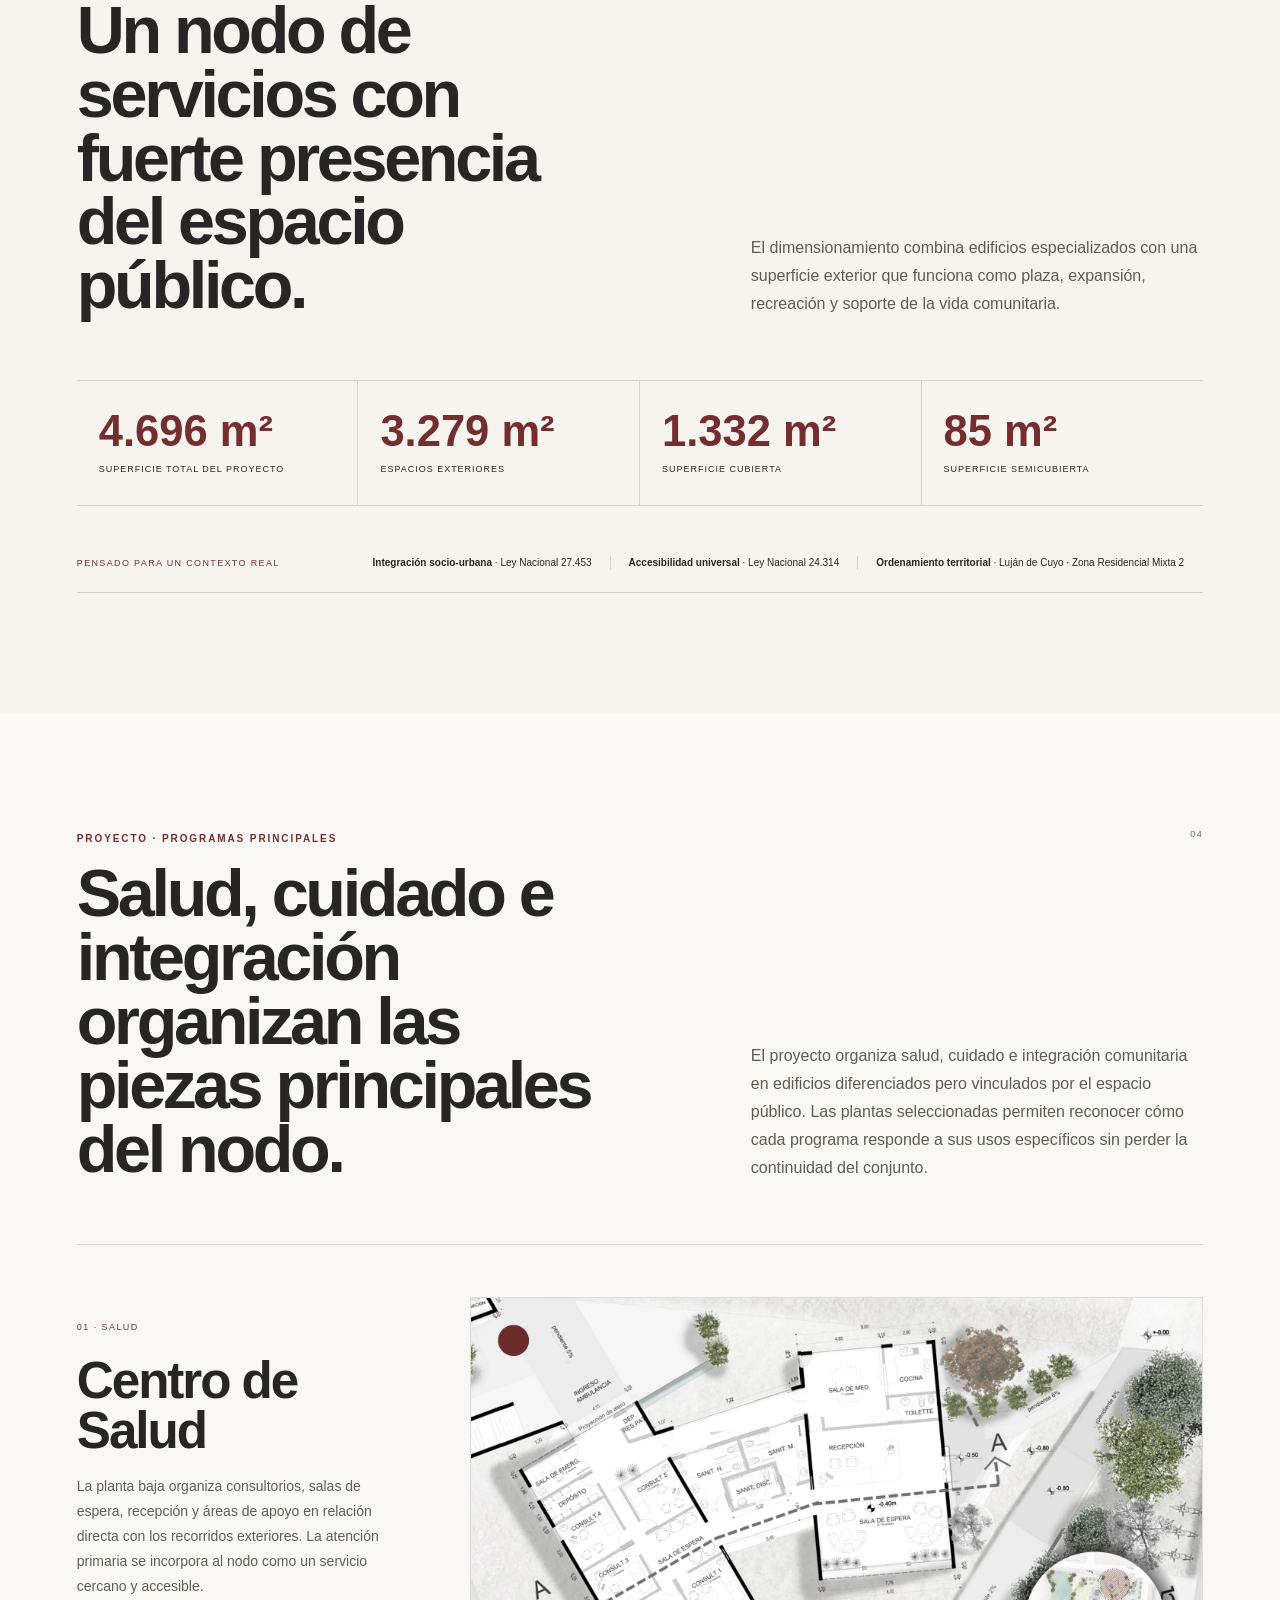
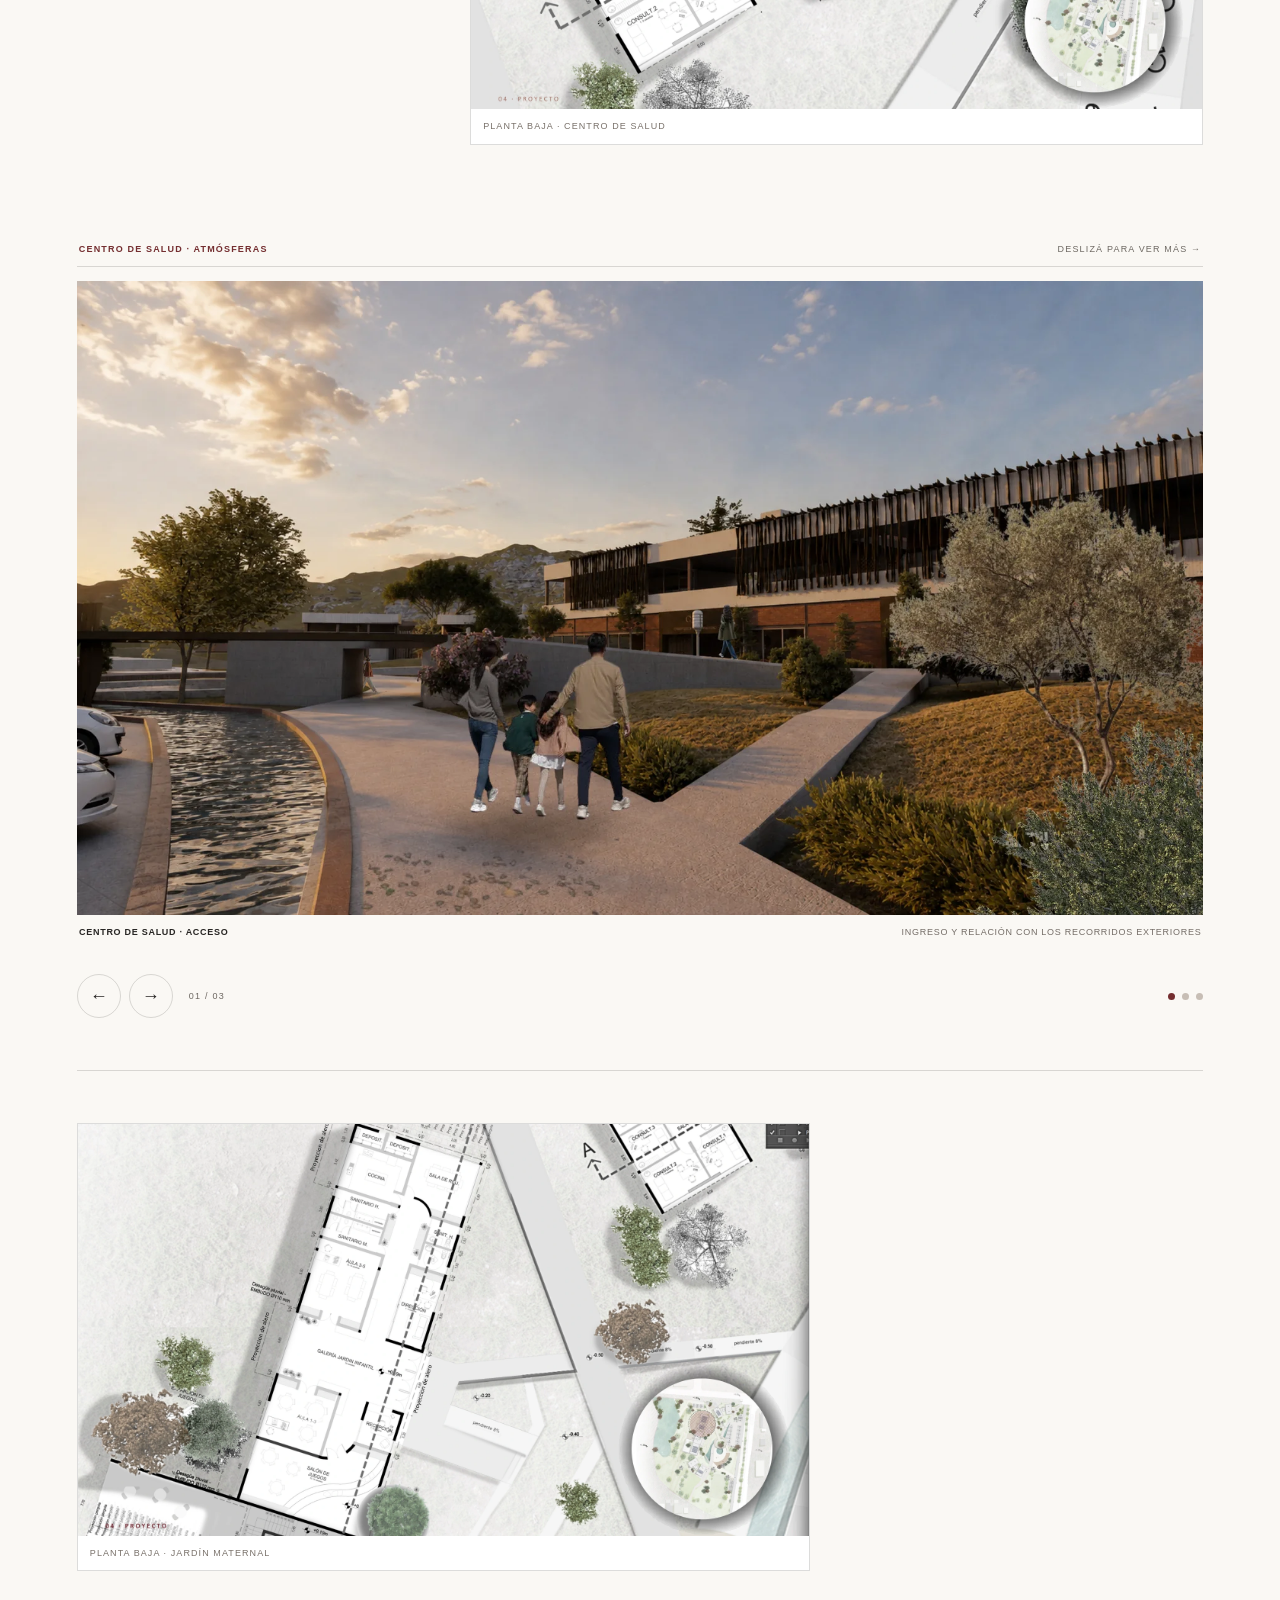
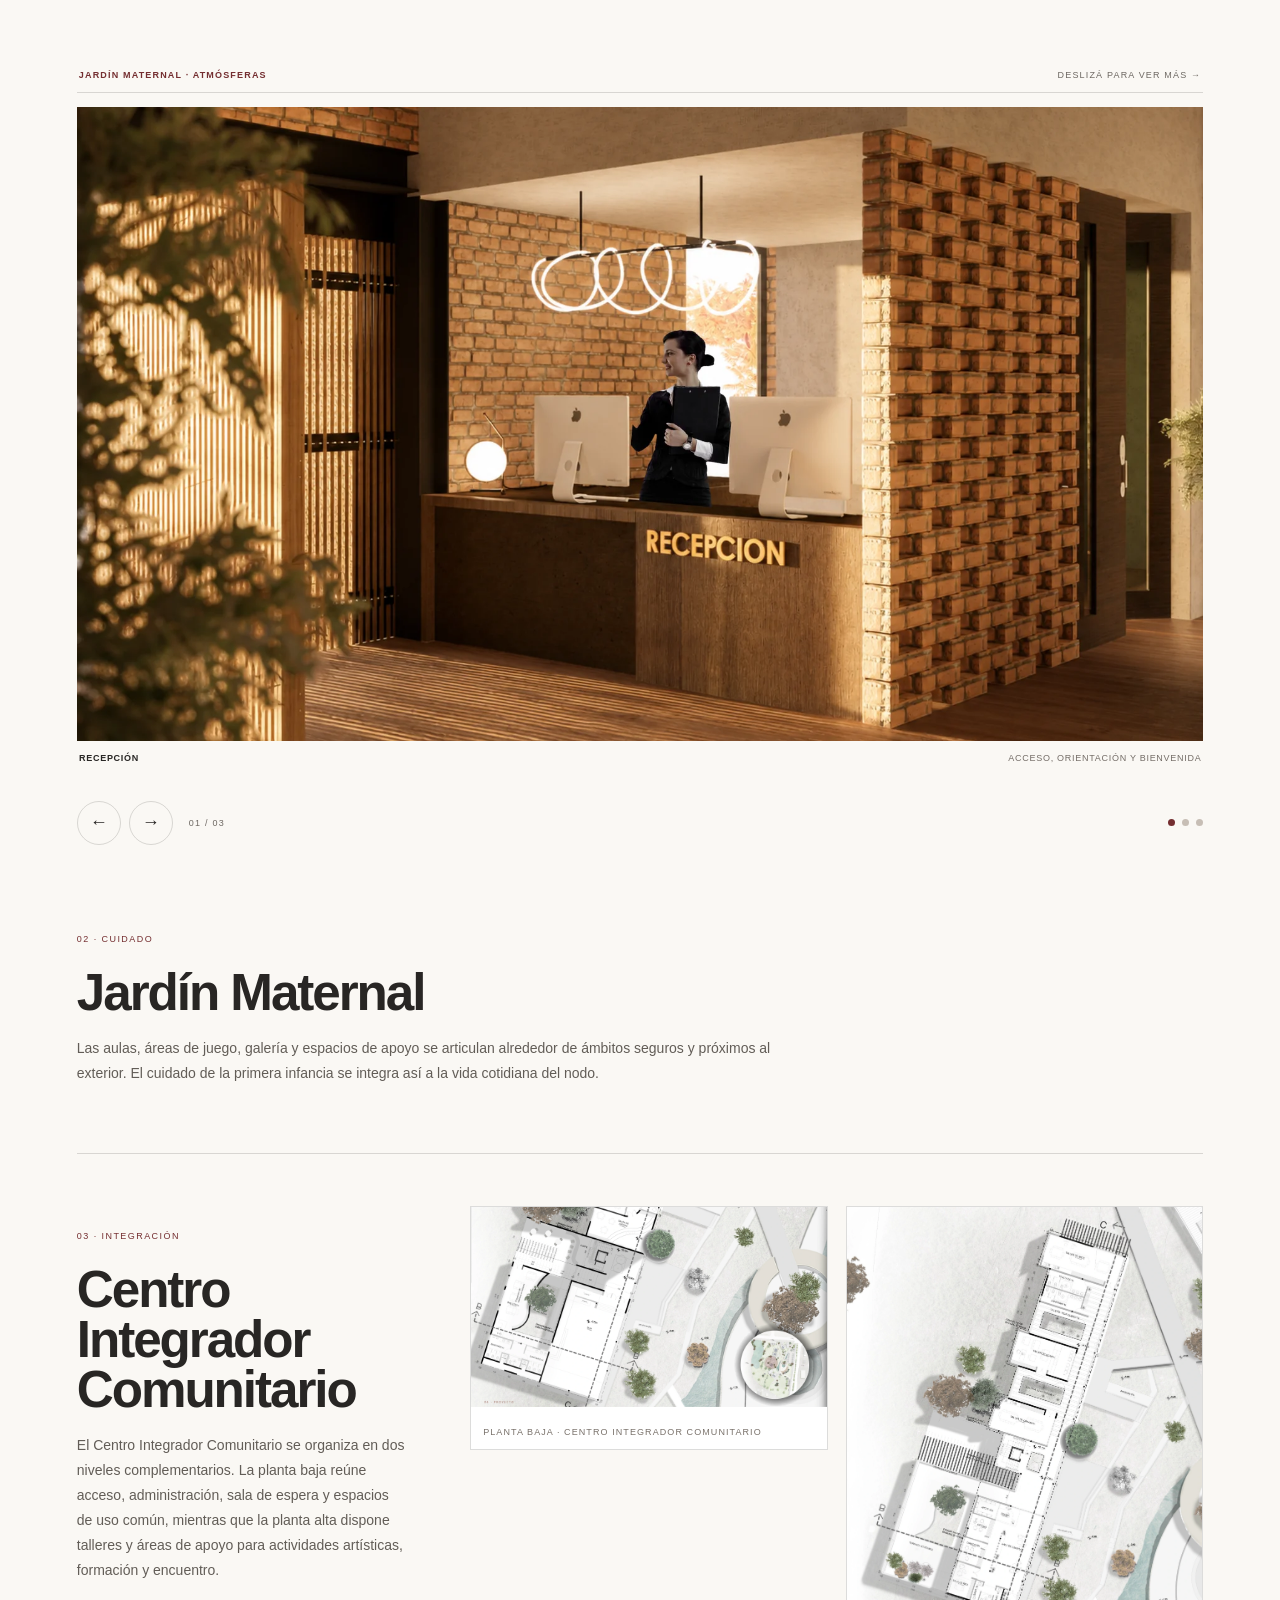
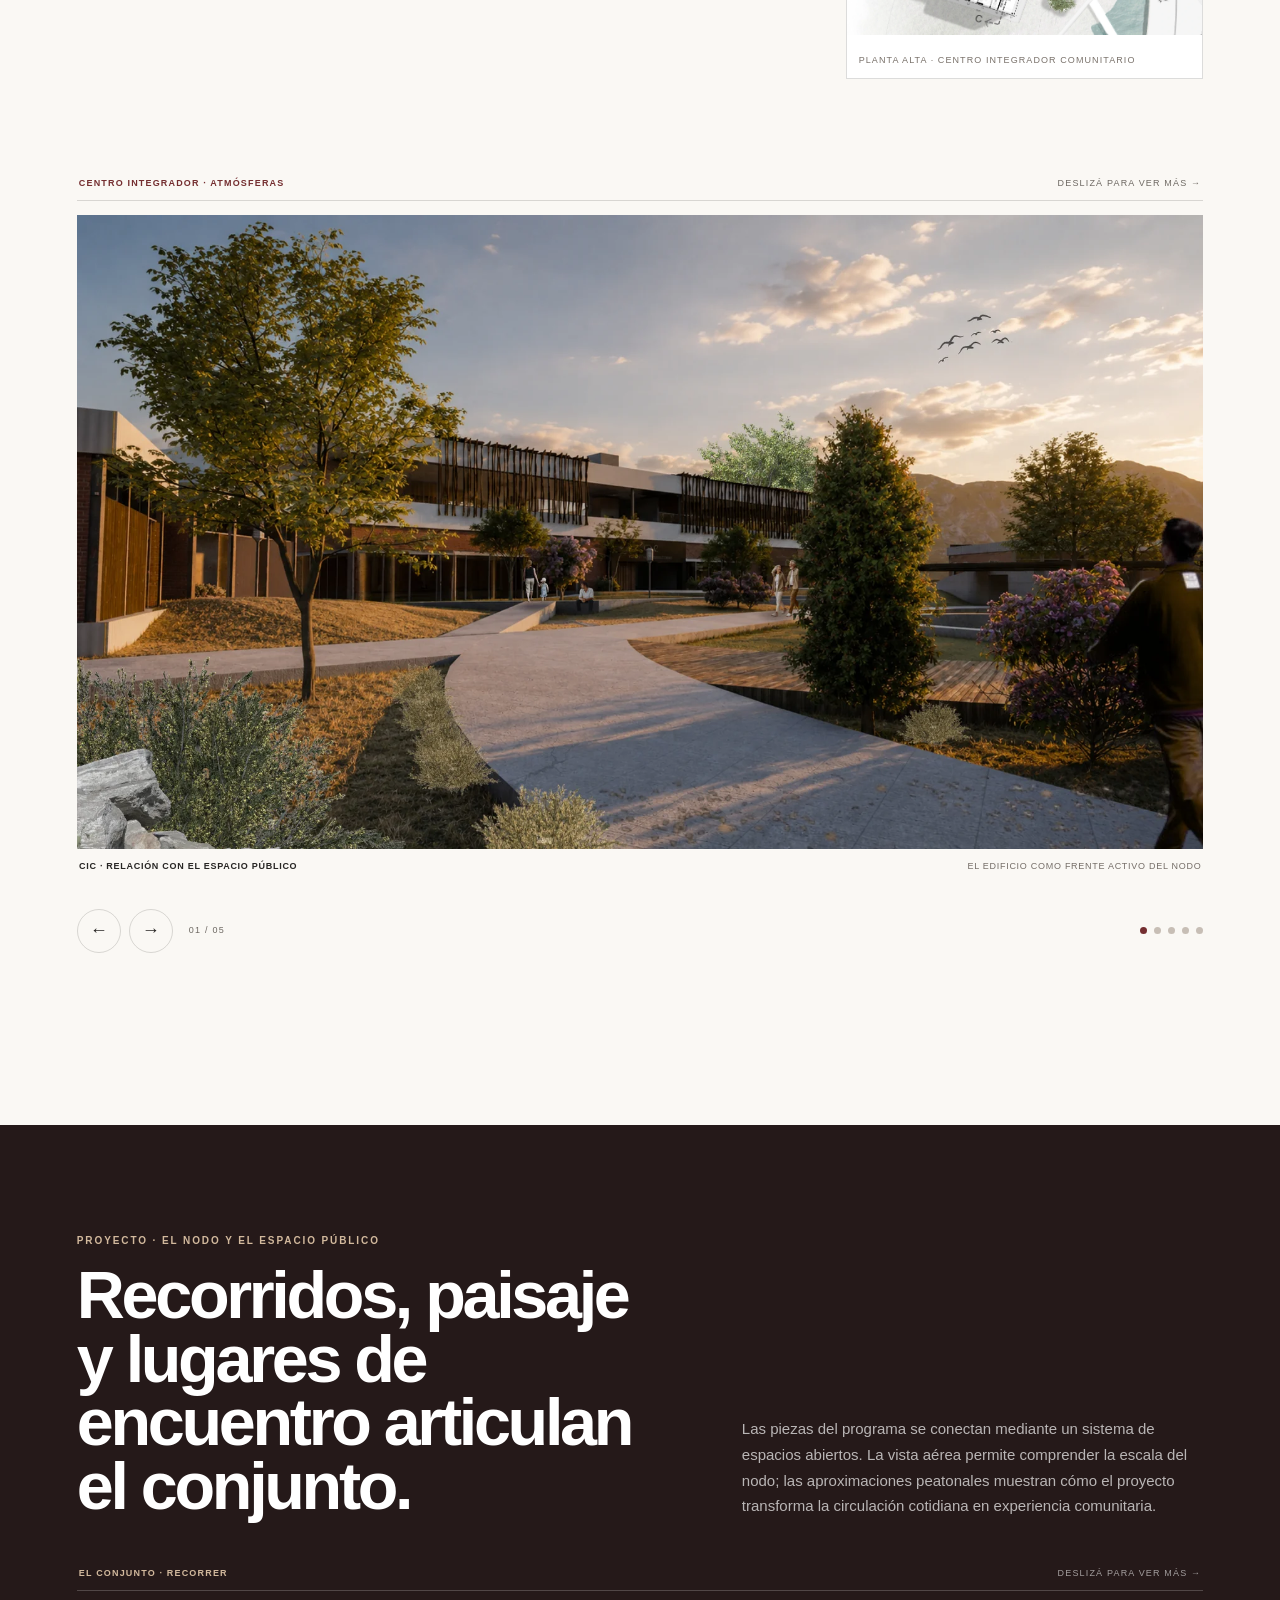
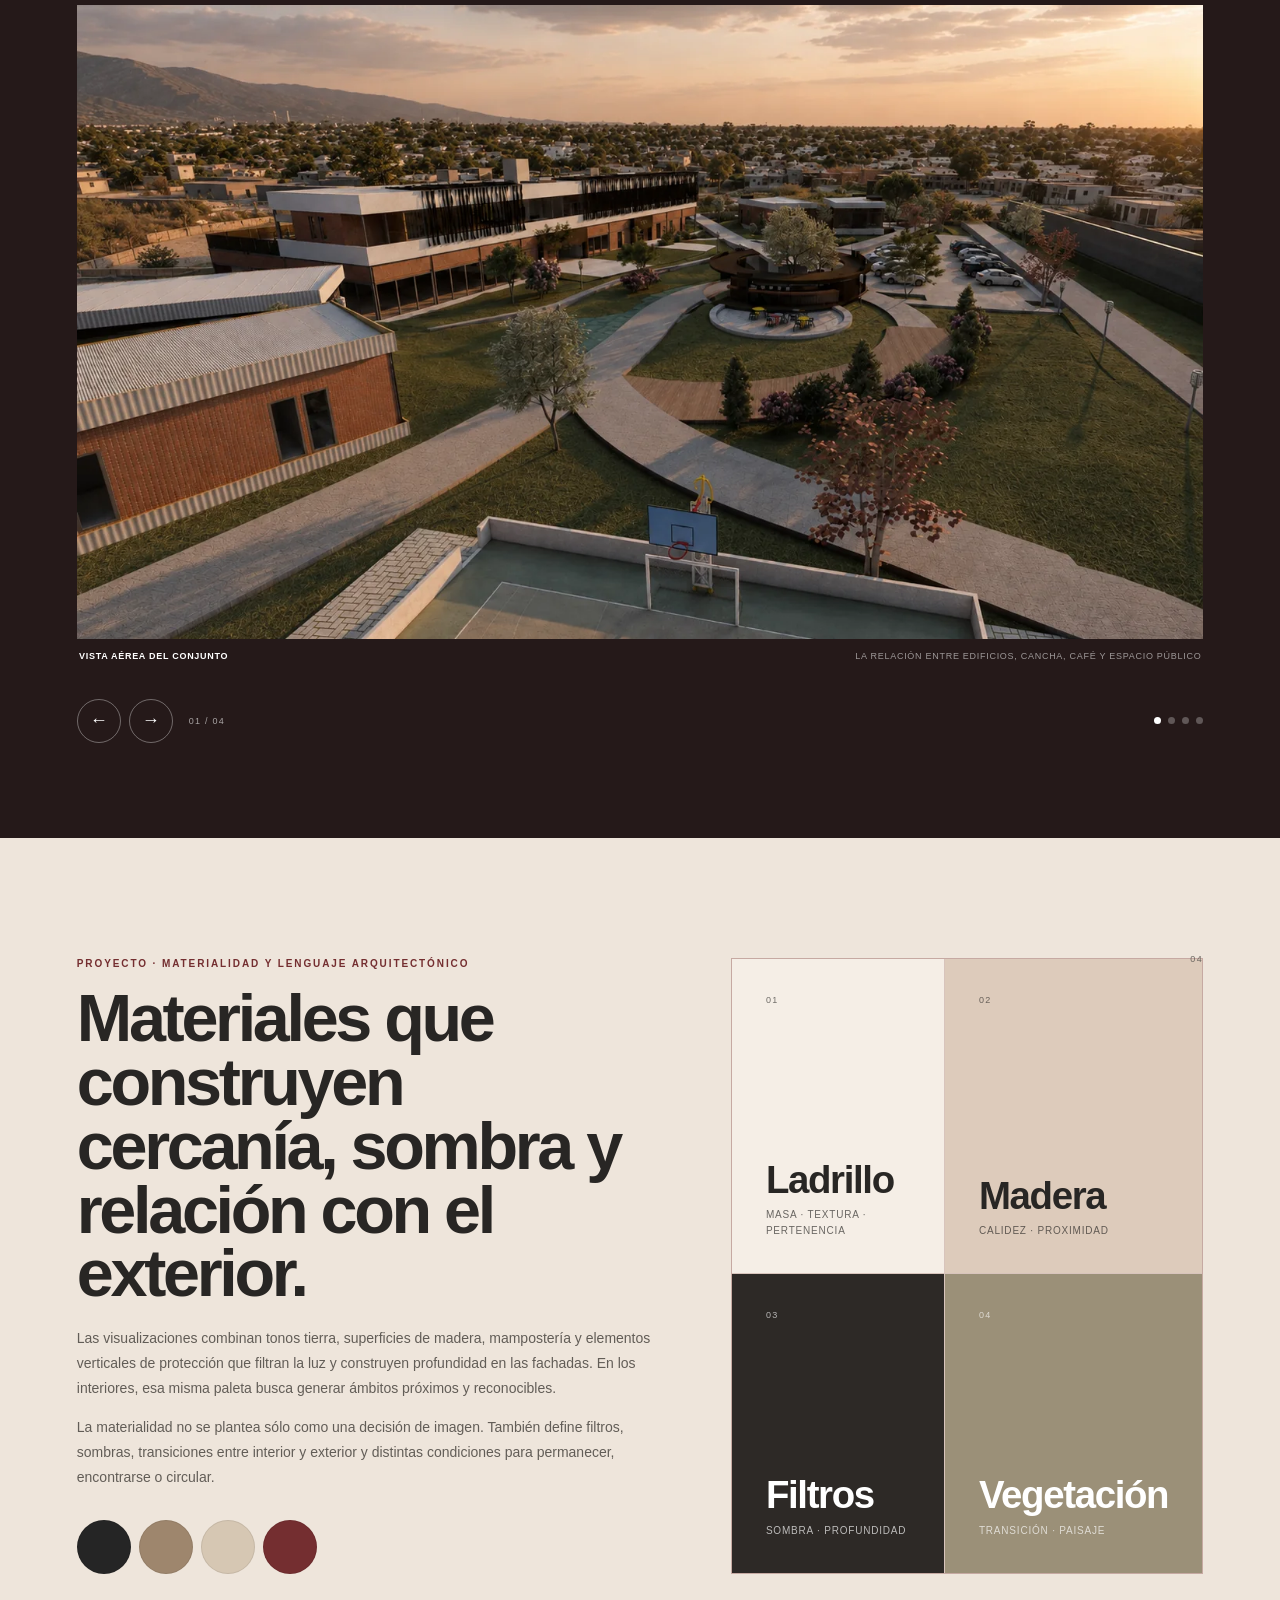
